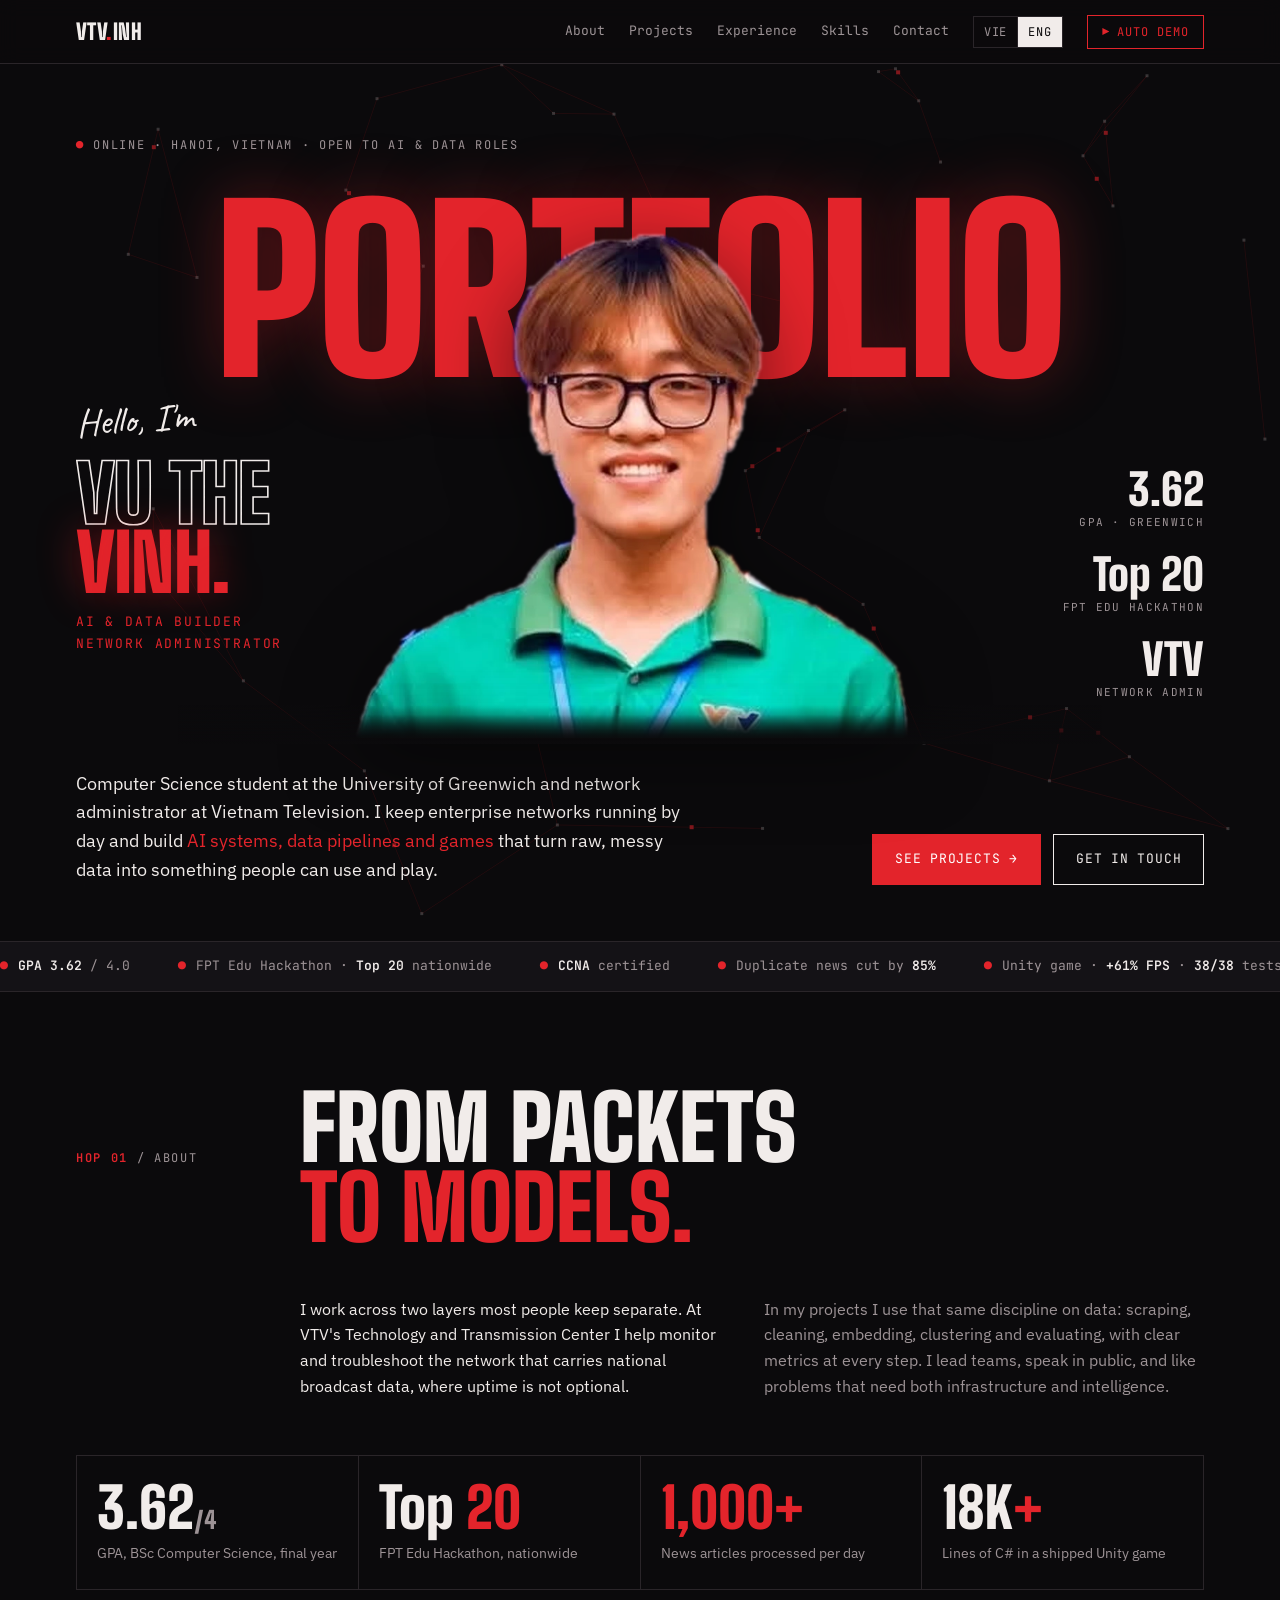
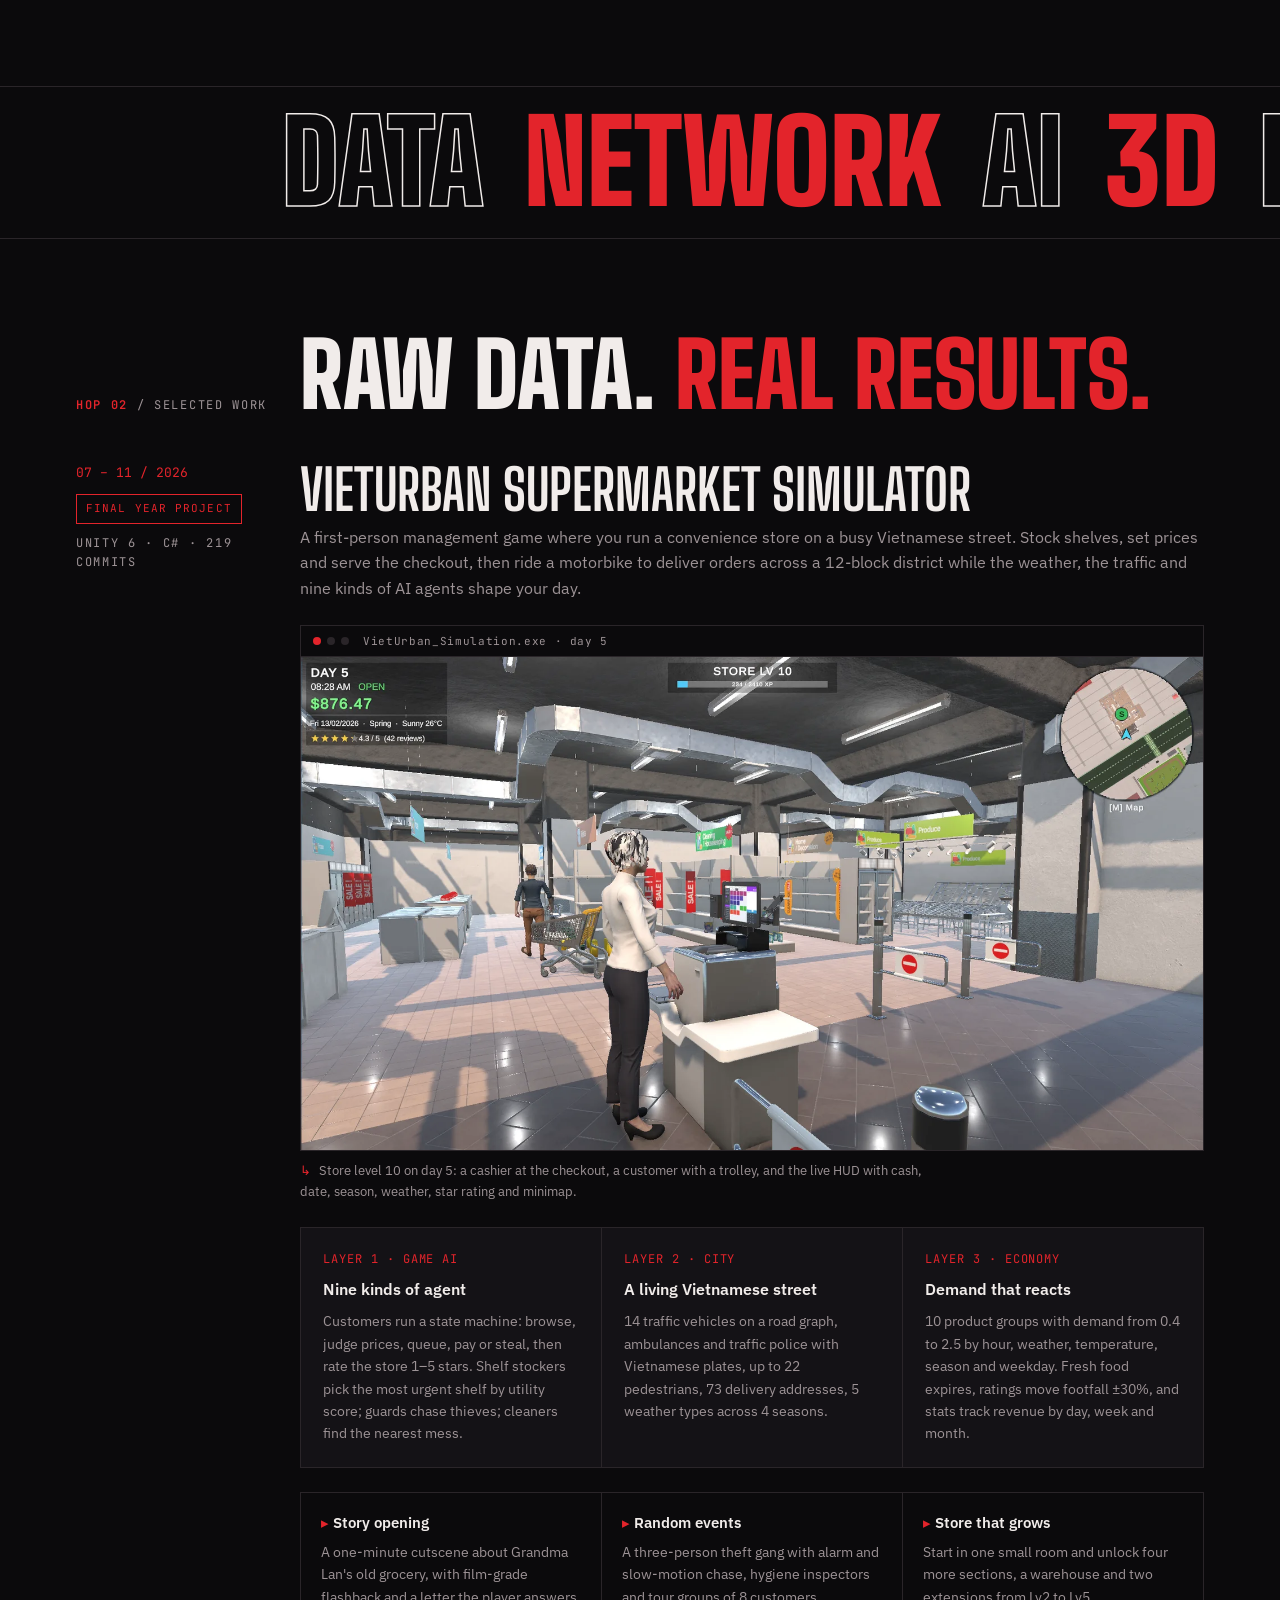
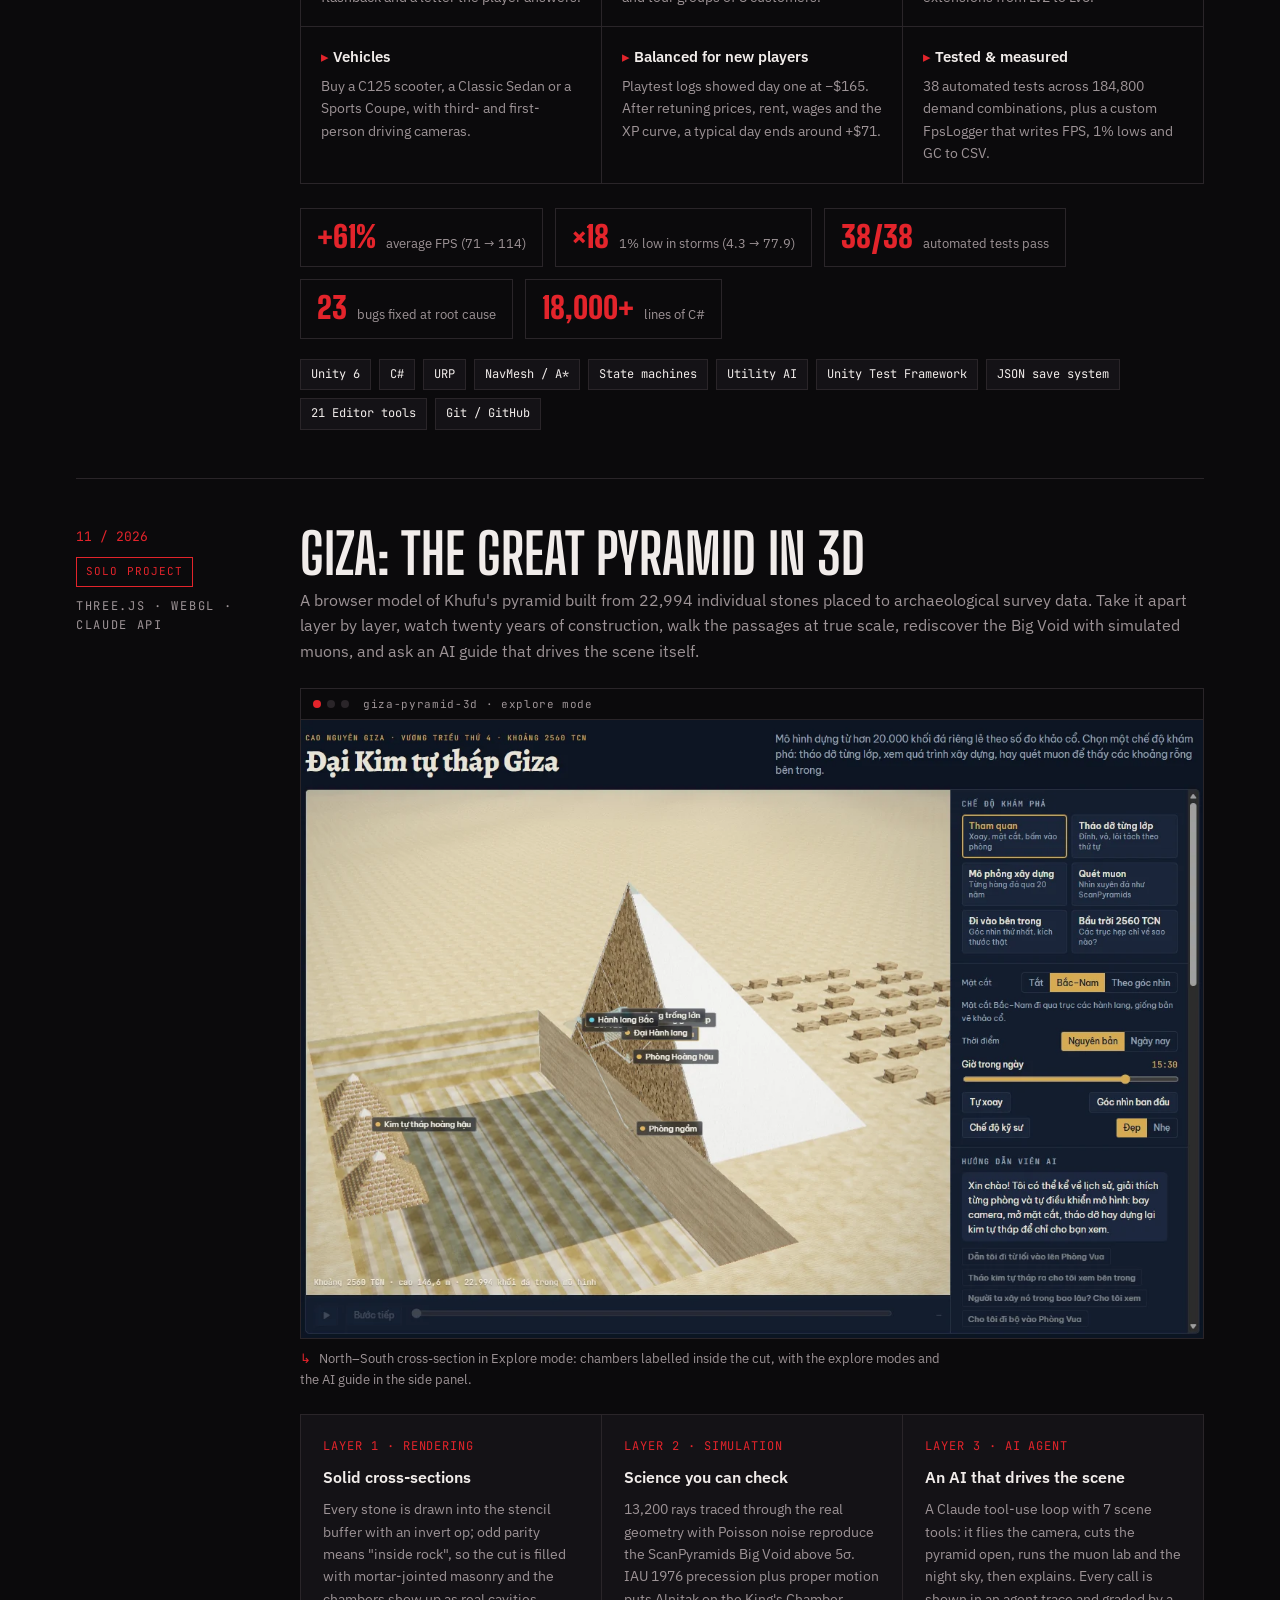
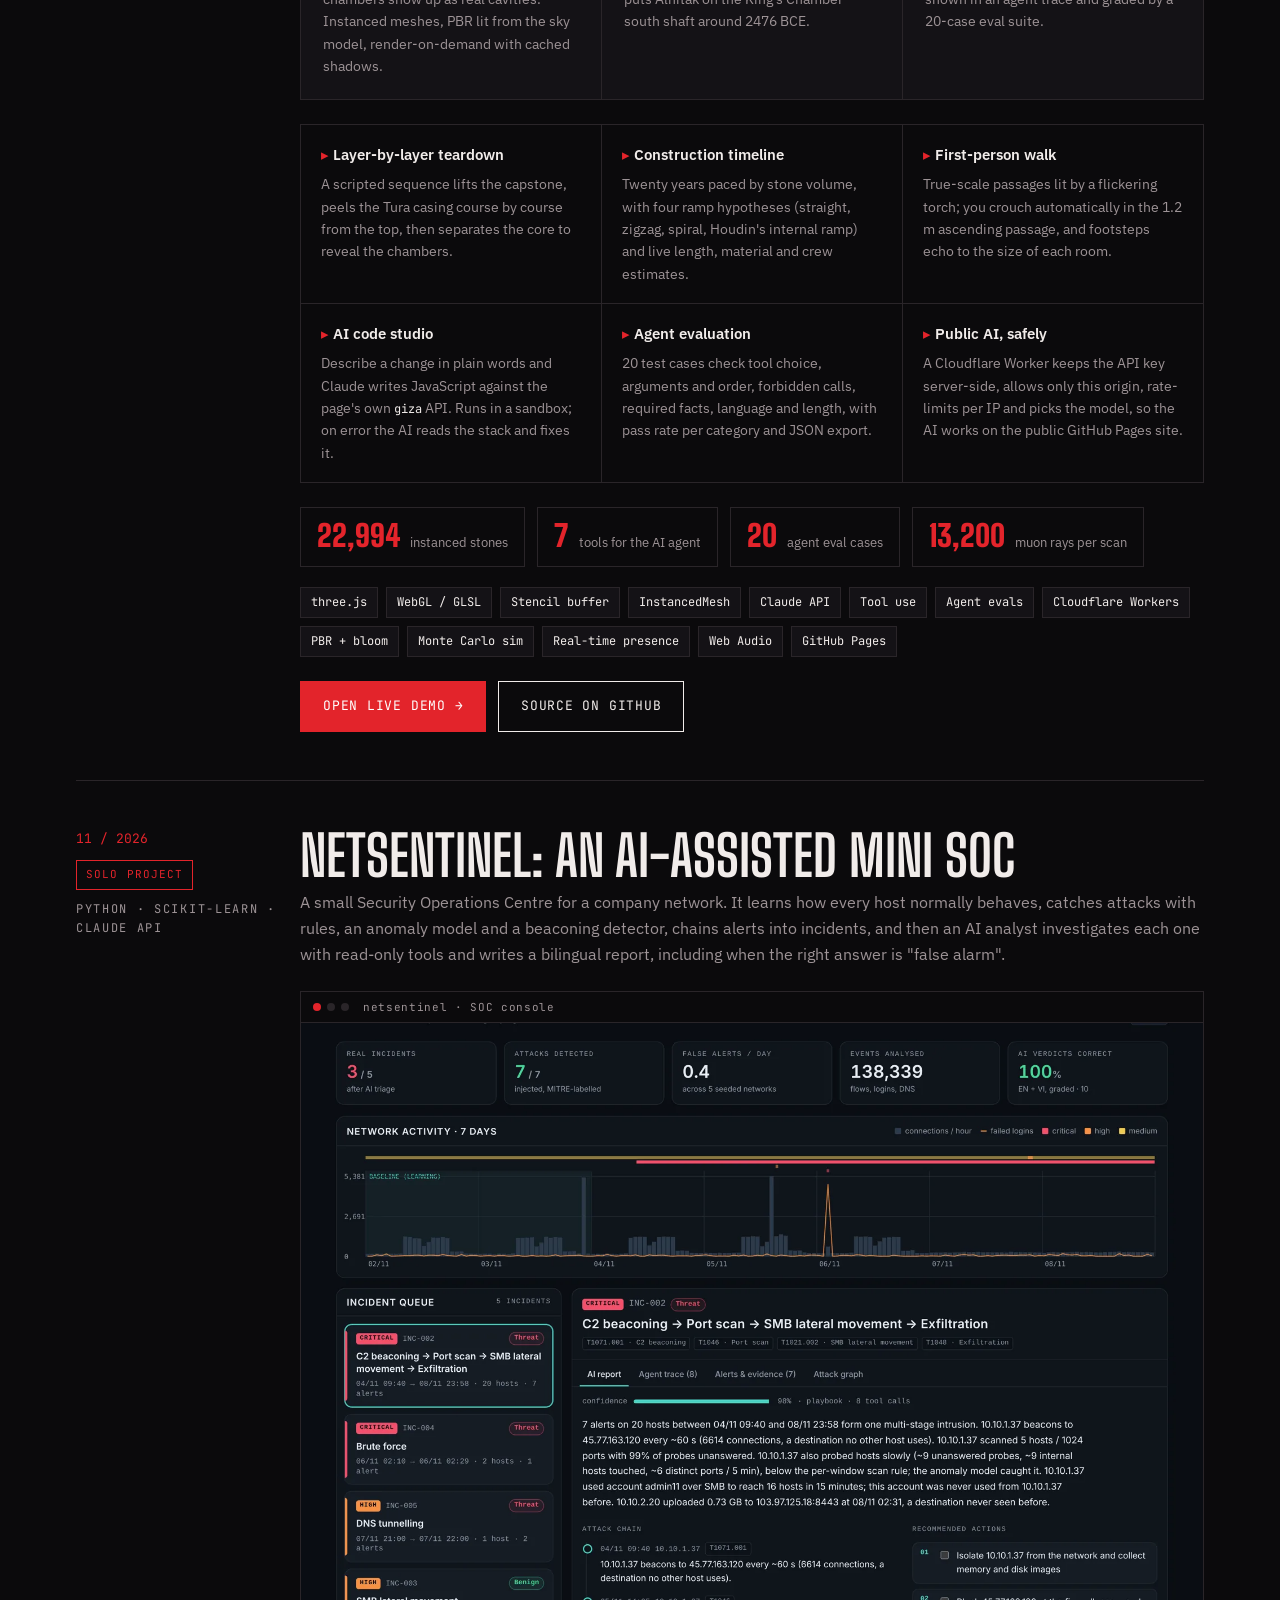
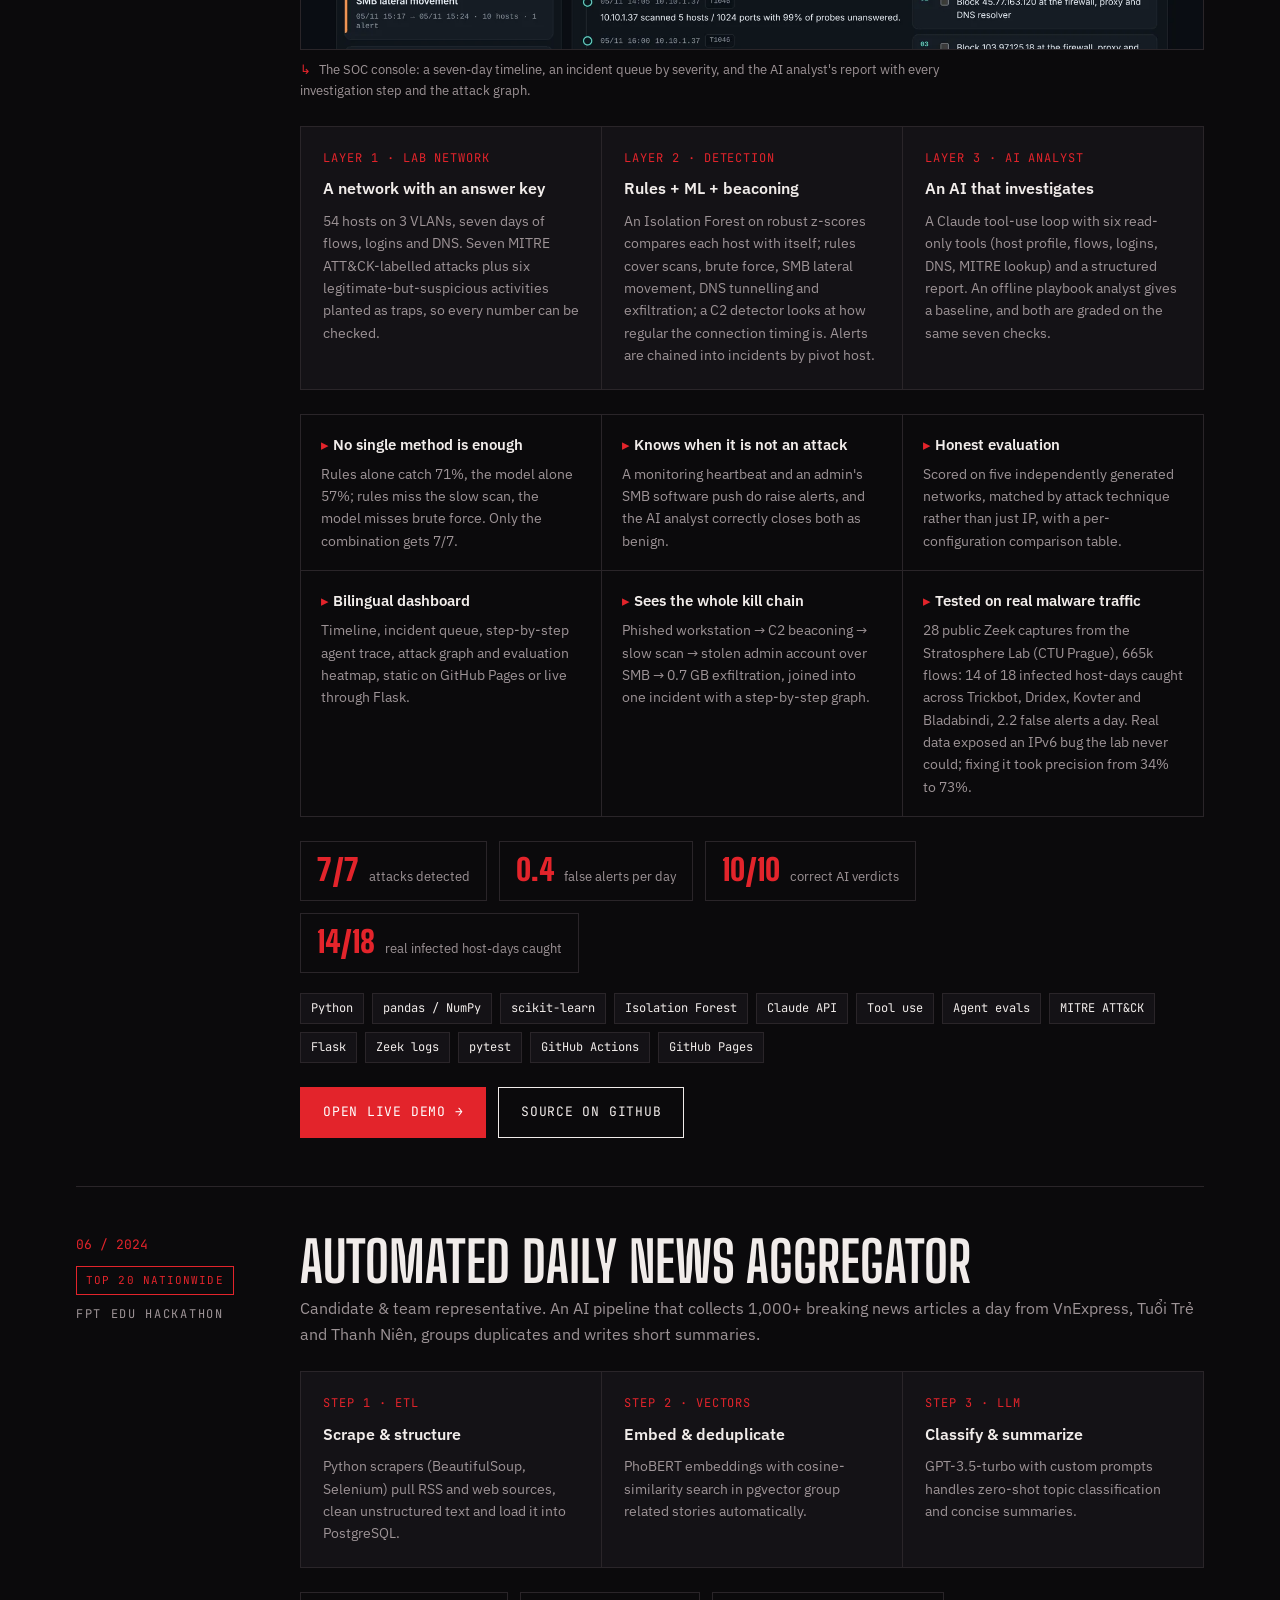
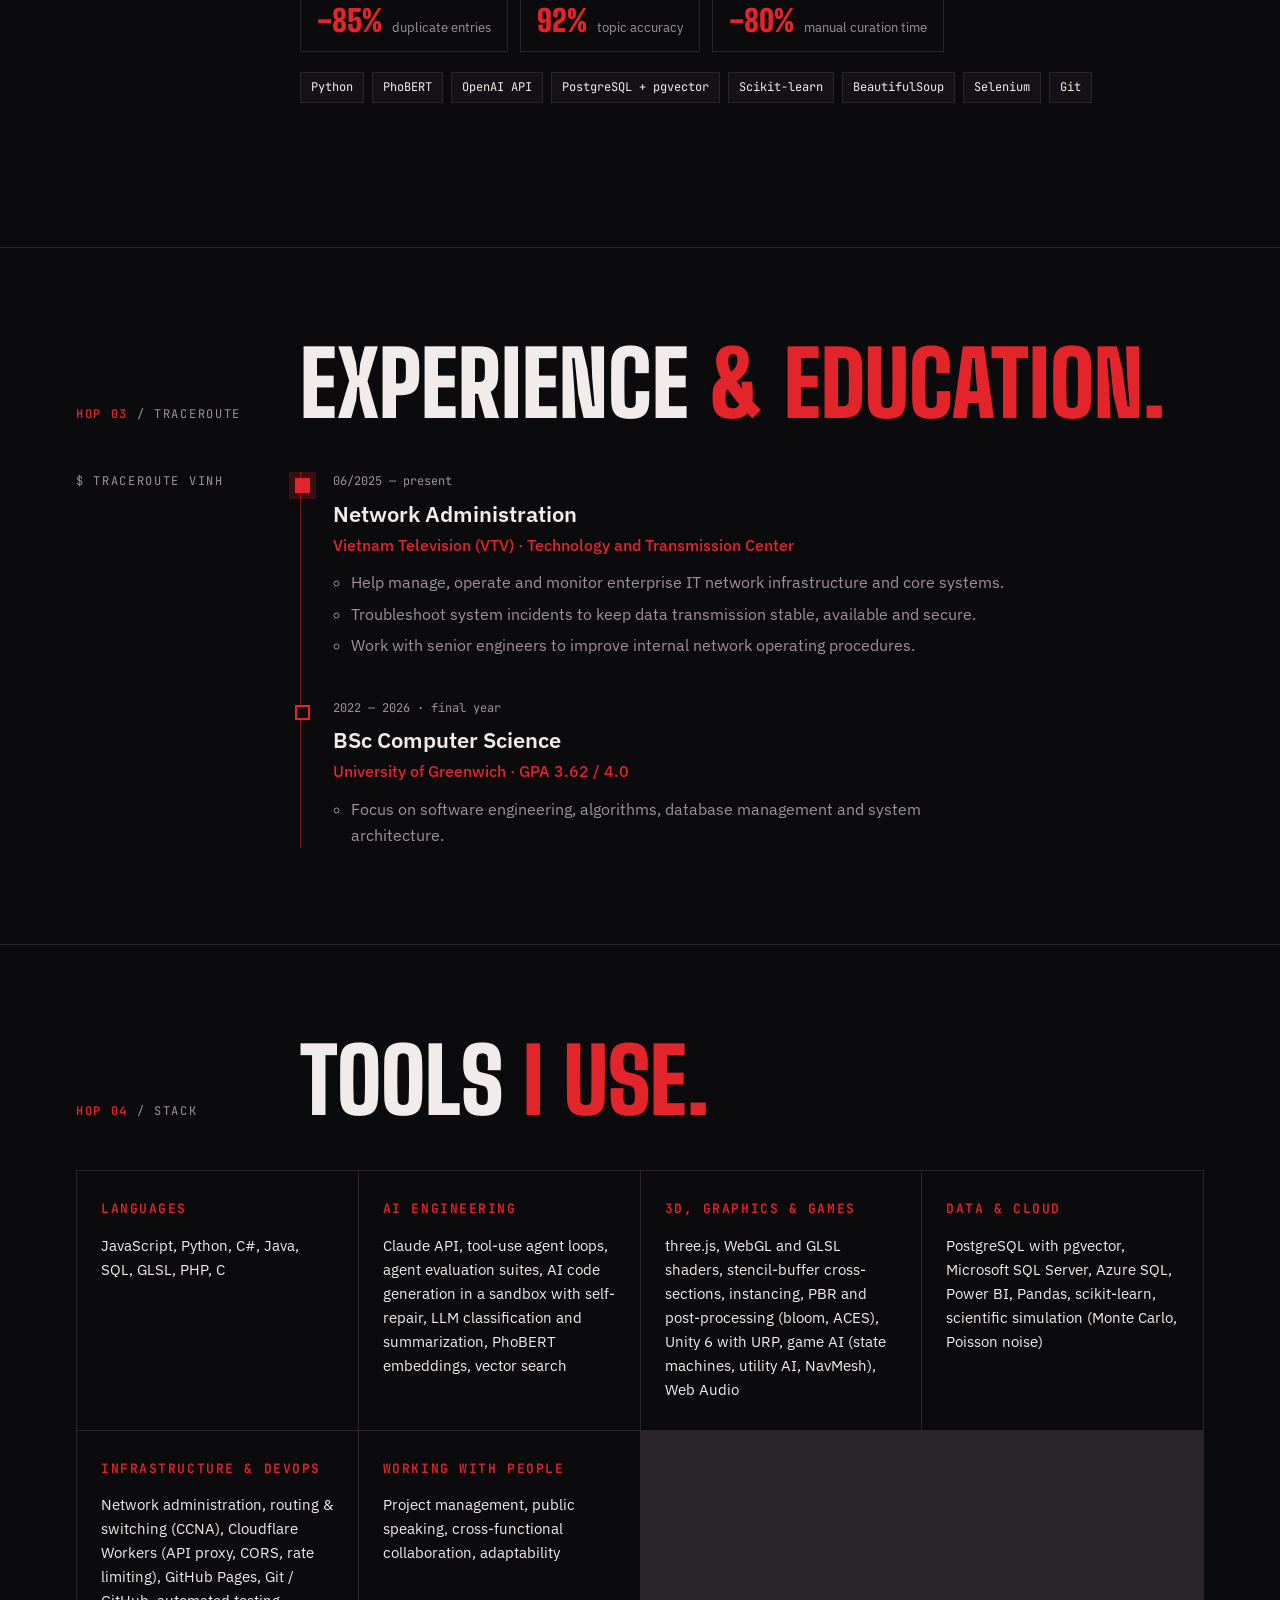
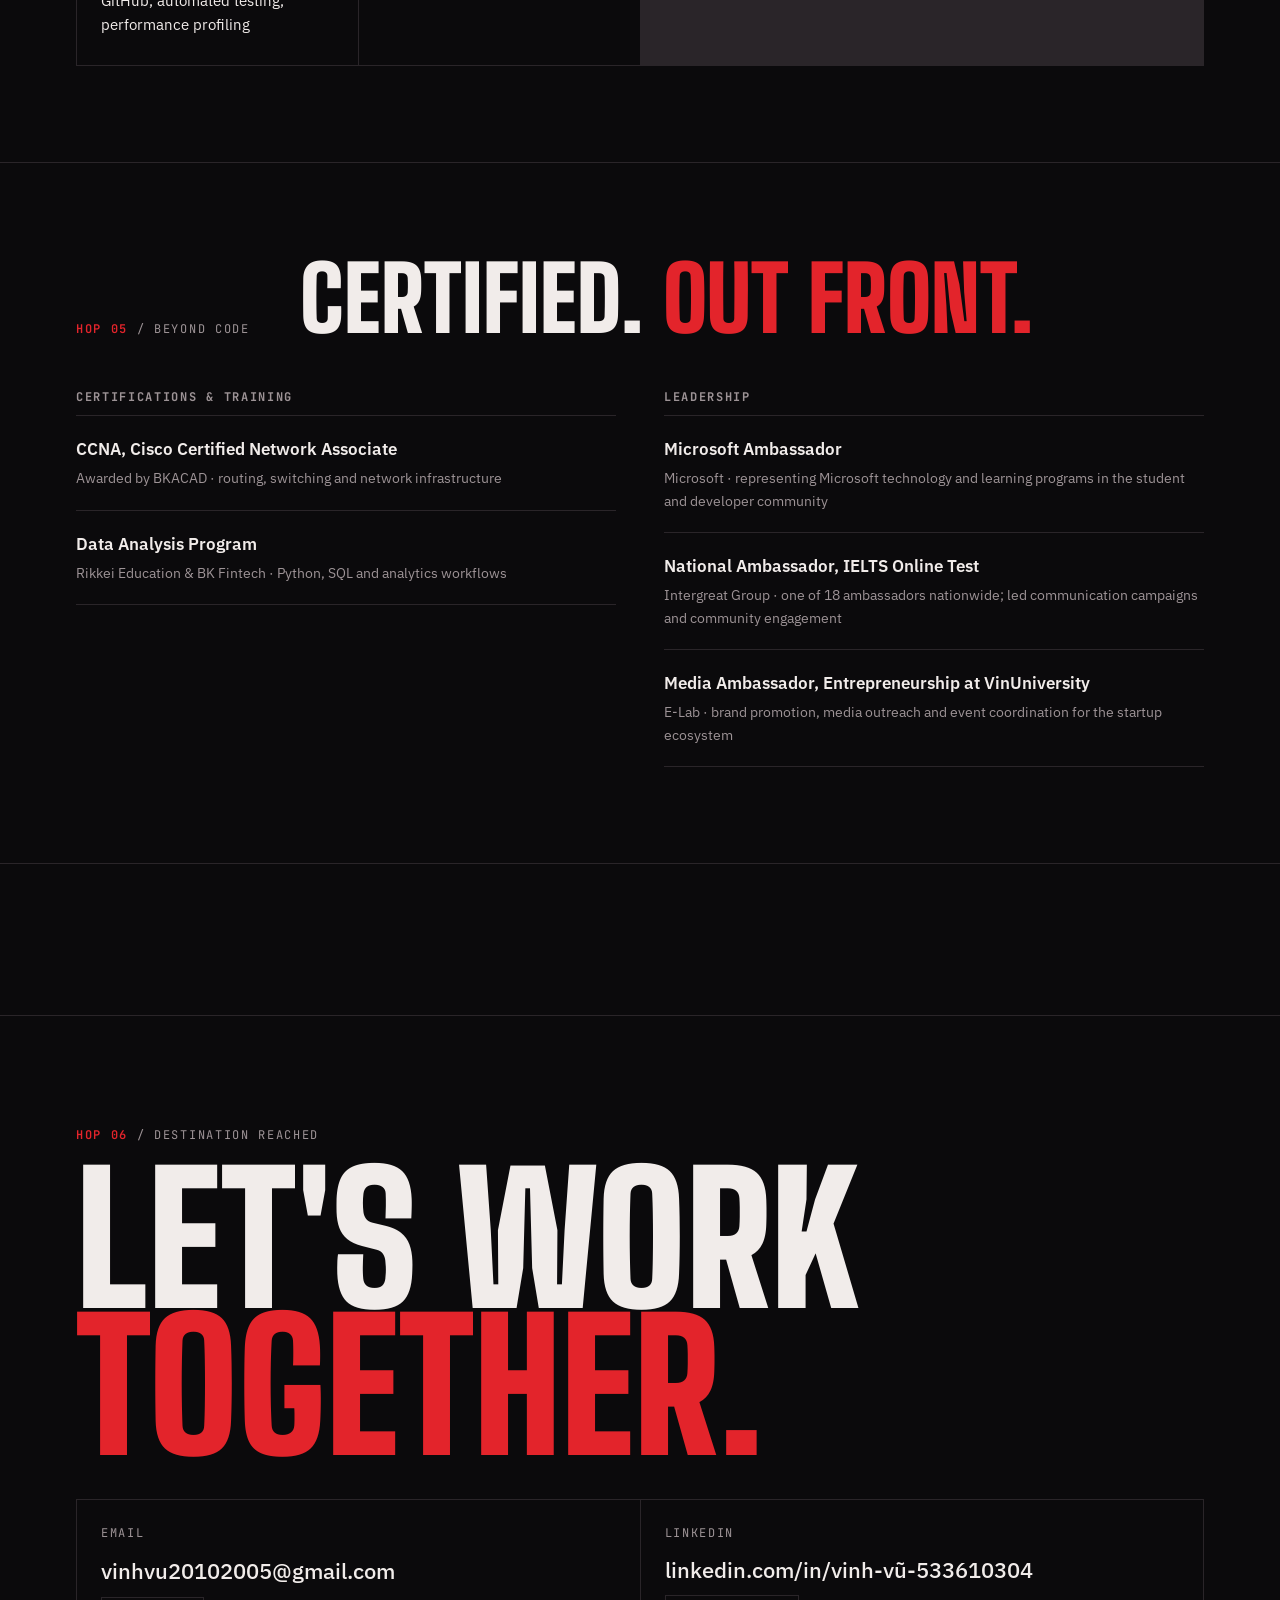
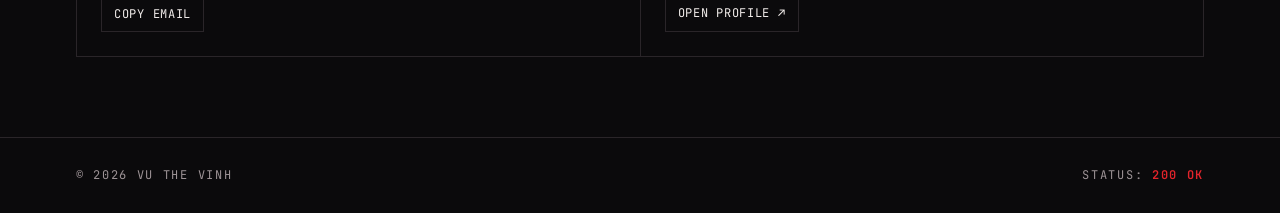
==== index.html @ ec283aa6 "NetSentinel card: results on real traffic Co-Authored-By: Claude Opus 5.5 <noreply@anthropic.com> Cl" ====
<!doctype html>
<html lang="en">
<head>
<meta charset="utf-8">
<meta name="viewport" content="width=device-width, initial-scale=1, viewport-fit=cover">
<meta name="description" content="Vu The Vinh: Computer Science at the University of Greenwich, network administrator at VTV, building AI systems, data pipelines and games.">
<meta name="author" content="Vu The Vinh">
<meta name="keywords" content="Vu The Vinh, Vũ Thế Vinh, portfolio, AI engineer, data engineer, network administrator, VTV, University of Greenwich, Unity, three.js, Claude API, Hanoi">
<meta name="robots" content="index, follow">
<meta name="theme-color" content="#0b0a0c">
<link rel="canonical" href="https://vuthevinh2125.github.io/portfolio/">
<link rel="icon" href="images/favicon.svg" type="image/svg+xml">
<meta property="og:type" content="website">
<meta property="og:url" content="https://vuthevinh2125.github.io/portfolio/">
<meta property="og:site_name" content="Vu The Vinh Portfolio">
<meta property="og:title" content="Vu The Vinh · AI &amp; Data Builder, Network Admin at VTV">
<meta property="og:description" content="Portfolio: a Unity supermarket simulator with 9 kinds of AI agents, a 3D Great Pyramid of Giza with a Claude tool-use guide, and an AI news pipeline. Song ngữ VIE / ENG.">
<meta property="og:image" content="https://vuthevinh2125.github.io/portfolio/images/og-cover.jpg">
<meta property="og:image:width" content="1200">
<meta property="og:image:height" content="630">
<meta property="og:image:alt" content="Vu The Vinh in front of a large red PORTFOLIO title">
<meta property="og:locale" content="en_US">
<meta property="og:locale:alternate" content="vi_VN">
<meta name="twitter:card" content="summary_large_image">
<meta name="twitter:image" content="https://vuthevinh2125.github.io/portfolio/images/og-cover.jpg">
<style>:root{padding-top:env(safe-area-inset-top,0px);padding-bottom:env(safe-area-inset-bottom,0px)}body{margin:0;font-size:14px}img{max-width:100%}[hidden]{display:none!important}</style>
<title>Vu The Vinh Portfolio</title>
<link rel="preconnect" href="https://fonts.googleapis.com">
<link rel="preconnect" href="https://fonts.gstatic.com" crossorigin>
<link rel="stylesheet" href="https://fonts.googleapis.com/css2?family=Big+Shoulders+Display:wght@700;900&family=IBM+Plex+Sans:wght@400;500;600&family=JetBrains+Mono:wght@400;600&family=Caveat:wght@600&display=swap">
<style>
/* Layout: one dark world. Giant condensed hero over a live packet-route canvas, then a "trace" down the page: hops = sections. */
:root{
  --bg:#0b0a0c;
  --panel:#141216;
  --line:#2a2529;
  --fg:#f1ecea;
  --muted:#9d9396;
  --red:#e3242b;
  --red-dim:#7a1418;
  --display:"Big Shoulders Display","Impact","Arial Narrow",sans-serif;
  --body:"IBM Plex Sans",system-ui,-apple-system,"Segoe UI",sans-serif;
  --mono:"JetBrains Mono",ui-monospace,"SFMono-Regular",Menlo,monospace;
  --script:"Caveat","Segoe Script","Brush Script MT",cursive;
  color-scheme:dark;
}
*{box-sizing:border-box}
html{scroll-behavior:smooth}
body{background:var(--bg);color:var(--fg);font-family:var(--body);font-size:16px;line-height:1.6;overflow-x:hidden}
body::before{content:"";position:fixed;inset:0 0 auto;height:env(safe-area-inset-top,0px);z-index:10;background:var(--bg)}
a{color:inherit}
:focus-visible{outline:2px solid var(--red);outline-offset:3px}
.wrap{max-width:1160px;margin:0 auto;padding-left:max(16px,env(safe-area-inset-left,0px));padding-right:max(16px,env(safe-area-inset-right,0px))}
.mono{font-family:var(--mono)}
.label{font-family:var(--mono);font-size:12px;letter-spacing:.14em;text-transform:uppercase;color:var(--muted)}
.label b{color:var(--red);font-weight:600}

/* NAV */
nav{position:sticky;top:env(safe-area-inset-top,0px);z-index:5;background:color-mix(in srgb,var(--bg) 82%,transparent);backdrop-filter:blur(10px);border-bottom:1px solid var(--line)}
nav .wrap{display:flex;align-items:center;justify-content:space-between;gap:16px;padding-block:14px}
.brand{font-family:var(--display);font-weight:900;font-size:22px;letter-spacing:.02em;text-decoration:none}
.brand span{color:var(--red)}
nav ul{display:flex;gap:24px;list-style:none;margin:0;padding:0;font-family:var(--mono);font-size:13px}
nav ul a{text-decoration:none;color:var(--muted);transition:color .2s}
nav ul a:hover{color:var(--fg)}
@media (max-width:640px){nav ul{display:none}}

/* HERO */
.hero{position:relative;overflow:hidden;border-bottom:1px solid var(--line)}
#net{position:absolute;inset:0;width:100%;height:100%;opacity:.55}
.hero .wrap{position:relative;padding-block:72px 56px;display:grid;gap:28px}
.hero h1{font-family:var(--display);font-weight:900;text-transform:uppercase;line-height:.82;margin:0;font-size:clamp(60px,12.5vw,184px);letter-spacing:-.01em}
.hero h1 .r{color:var(--red);display:block}
.hero h1 .o{-webkit-text-stroke:2px var(--fg);color:transparent;display:block}
.hero-row{display:grid;grid-template-columns:1.3fr 1fr;gap:32px;align-items:end}
.hero-row p{margin:0;max-width:56ch;font-size:18px;color:var(--fg)}
.hero-row p em{font-style:normal;color:var(--red)}
.cta{display:flex;gap:12px;flex-wrap:wrap;justify-content:flex-end}
.btn{display:inline-flex;align-items:center;gap:10px;padding:14px 22px;font-family:var(--mono);font-size:13px;letter-spacing:.06em;text-transform:uppercase;text-decoration:none;border:1px solid var(--fg);transition:background .2s,color .2s,border-color .2s}
.btn.primary{background:var(--red);border-color:var(--red);color:#fff}
.btn.primary:hover{background:transparent;color:var(--red)}
.btn:not(.primary):hover{background:var(--fg);color:var(--bg)}
@media (max-width:820px){.hero-row{grid-template-columns:1fr}.cta{justify-content:flex-start}}

.hero-stage{position:relative;display:grid;grid-template-columns:1fr minmax(0,580px) 1fr;align-items:end;gap:8px;margin-top:8px}
.hero-word{position:absolute;left:50%;top:2%;transform:translateX(-50%);z-index:0;font-family:var(--display);font-weight:900;text-transform:uppercase;font-size:clamp(84px,17.5vw,270px);line-height:.8;letter-spacing:-.01em;color:var(--red);white-space:nowrap;pointer-events:none;text-shadow:0 0 60px color-mix(in srgb,var(--red) 35%,transparent)}
.hero-photo{position:relative;z-index:2;margin:0 -40px;align-self:end}
.hero-photo img{display:block;width:100%;height:auto;filter:drop-shadow(0 20px 40px rgba(0,0,0,.55));transition:transform .5s cubic-bezier(.2,.7,.2,1)}
.hero-photo:hover img,.hero-photo.is-hover img{transform:translateY(-6px) scale(1.015)}
.hero-photo::after{content:"";position:absolute;left:-20%;right:-20%;bottom:-2px;height:7%;background:linear-gradient(to bottom,transparent,var(--bg));z-index:3;pointer-events:none}
.hero-left{position:relative;z-index:4;align-self:center;padding-top:clamp(40px,9vw,140px);min-width:0}
.hello{margin:0 0 6px;font-family:var(--script);font-size:clamp(28px,3vw,42px);color:var(--fg);transform:rotate(-4deg);transform-origin:left}
.hero .hero-left h1{font-size:clamp(48px,6.2vw,92px);line-height:.86}
.hero .hero-left h1 span{white-space:nowrap}
.hero .hero-left h1 .o{-webkit-text-stroke:1.6px var(--fg)}
.roles{margin:14px 0 0;font-family:var(--mono);font-size:13px;letter-spacing:.14em;text-transform:uppercase;color:var(--red);line-height:1.7}
.hero-side{position:relative;z-index:4;list-style:none;margin:0;padding:0 0 40px;display:grid;gap:22px;justify-self:end;text-align:right}
.hero-side li{display:grid;gap:2px}
.hero-side b{font-family:var(--display);font-weight:900;font-size:clamp(30px,3.4vw,48px);line-height:1;color:var(--fg)}
.hero-side span{font-family:var(--mono);font-size:11px;letter-spacing:.12em;text-transform:uppercase;color:var(--muted)}
@media (max-width:820px){
  .hero-stage{grid-template-columns:1fr;gap:0}
  .hero-word{top:0;font-size:clamp(56px,19vw,150px)}
  .hero-photo{grid-row:1;width:min(460px,108%);justify-self:center;margin:clamp(24px,8vw,60px) 0 0}
  .hero-left{padding-top:0;margin-top:-10px}
  .hero-side{justify-self:start;text-align:left;grid-template-columns:repeat(3,auto);gap:20px;padding:24px 0 0}
}

/* PROJECT SCREENSHOTS */
.p-shot{margin:0 0 24px;display:grid;gap:10px}
.shot-open{position:relative;display:block;width:100%;padding:0;border:1px solid var(--line);background:var(--panel);cursor:zoom-in;overflow:hidden;text-align:left;transition:border-color .3s}
.shot-open:hover,.shot-open.is-hover{border-color:var(--red)}
.shot-bar{display:flex;align-items:center;gap:6px;padding:8px 12px;border-bottom:1px solid var(--line);font-family:var(--mono);font-size:11px;letter-spacing:.06em;color:var(--muted);background:var(--bg)}
.shot-bar i{width:8px;height:8px;border-radius:50%;background:var(--line)}
.shot-bar i:first-child{background:var(--red)}
.shot-bar span{margin-left:8px;white-space:nowrap;overflow:hidden;text-overflow:ellipsis;min-width:0}
.shot-open img{display:block;width:100%;height:auto;transition:transform .6s cubic-bezier(.2,.7,.2,1),filter .4s;filter:saturate(.92)}
.shot-open:hover img,.shot-open.is-hover img{transform:scale(1.025);filter:none}
.shot-zoom{position:absolute;right:12px;bottom:12px;width:34px;height:34px;display:grid;place-items:center;background:var(--red);color:#fff;font-size:16px;opacity:0;transform:translateY(6px);transition:opacity .3s,transform .3s}
.shot-open:hover .shot-zoom,.shot-open:focus-visible .shot-zoom,.shot-open.is-hover .shot-zoom{opacity:1;transform:none}
.p-shot figcaption{font-size:13px;color:var(--muted);max-width:80ch}
.p-shot figcaption::before{content:"↳ ";color:var(--red);font-family:var(--mono)}
#lightbox{padding:0;border:1px solid var(--line);background:var(--bg);color:var(--fg);max-width:min(1400px,calc(100vw - 32px));max-height:calc(100vh - 32px);width:auto}
#lightbox::backdrop{background:rgba(5,4,6,.88);backdrop-filter:blur(4px)}
#lightbox img{display:block;max-width:100%;max-height:calc(100vh - 120px);width:auto;height:auto;margin:0 auto}
#lightbox .lb-foot{display:flex;justify-content:space-between;align-items:center;gap:16px;padding:12px 16px;border-top:1px solid var(--line);font-size:13px;color:var(--muted)}
#lightbox .lb-close{flex:none}

/* STATUS TICKER */
.ticker{border-bottom:1px solid var(--line);overflow:hidden;background:var(--panel)}
.ticker-track{display:flex;gap:48px;white-space:nowrap;padding-block:14px;font-family:var(--mono);font-size:13px;color:var(--muted);animation:tick 38s linear infinite;width:max-content}
.ticker-track span b{color:var(--fg);font-weight:600}
.ticker-track span::before{content:"●";color:var(--red);margin-right:10px}
@keyframes tick{to{transform:translateX(-50%)}}

/* SECTIONS */
section{padding-block:96px;border-bottom:1px solid var(--line)}
.sec-head{display:grid;grid-template-columns:200px 1fr;gap:24px;margin-bottom:48px;align-items:baseline}
.sec-head h2{font-family:var(--display);font-weight:900;text-transform:uppercase;font-size:clamp(44px,7vw,92px);line-height:.9;margin:0;text-wrap:balance}
.sec-head h2 span{color:var(--red)}
@media (max-width:720px){.sec-head{grid-template-columns:1fr;gap:8px}section{padding-block:64px}}

/* ABOUT */
.about{display:grid;grid-template-columns:200px 1fr 1fr;gap:24px}
.about p{margin:0;max-width:60ch;color:var(--fg)}
.about p+p{color:var(--muted)}
.facts{display:grid;grid-template-columns:repeat(4,1fr);gap:1px;background:var(--line);border:1px solid var(--line);margin-top:56px}
.fact{background:var(--bg);padding:24px 20px;display:grid;gap:6px}
.fact .n{font-family:var(--display);font-weight:900;font-size:56px;line-height:1;color:var(--fg);font-variant-numeric:tabular-nums}
.fact .n small{font-size:24px;color:var(--muted)}
.fact .n i{font-style:normal;color:var(--red)}
.fact .t{font-size:14px;color:var(--muted)}
@media (max-width:820px){.about{grid-template-columns:1fr}.about>div:first-child{display:none}.facts{grid-template-columns:repeat(2,1fr)}}
@media (max-width:520px){.facts{grid-template-columns:repeat(2,minmax(0,1fr))}.fact{padding:18px 14px}.fact .n{font-size:40px}.fact .n small{font-size:18px}}

/* PROJECTS */
.project{display:grid;grid-template-columns:200px 1fr;gap:24px;padding-block:48px;border-top:1px solid var(--line)}
.project:first-of-type{border-top:0;padding-top:0}
.p-meta{display:grid;gap:10px;align-content:start}
.p-meta .date{font-family:var(--mono);font-size:13px;color:var(--red)}
.badge{display:inline-block;justify-self:start;font-family:var(--mono);font-size:11px;letter-spacing:.1em;text-transform:uppercase;padding:5px 9px;border:1px solid var(--red);color:var(--red)}
.p-body{min-width:0}
.p-body h3{font-family:var(--display);font-weight:700;text-transform:uppercase;font-size:clamp(34px,4.6vw,56px);line-height:.95;margin:0 0 8px;text-wrap:balance}
.p-body .role{color:var(--muted);margin:0 0 24px}
.pipeline{display:grid;grid-template-columns:repeat(3,1fr);gap:1px;background:var(--line);border:1px solid var(--line);margin-bottom:24px}
.stage{background:var(--panel);padding:22px;display:grid;gap:8px;align-content:start;transition:background .25s}
.stage:hover{background:#1c181b}
.stage .k{font-family:var(--mono);font-size:12px;color:var(--red);letter-spacing:.08em}
.stage h4{margin:0;font-size:16px;font-weight:600}
.stage p{margin:0;font-size:14px;color:var(--muted)}
.results{display:flex;flex-wrap:wrap;gap:12px;margin-bottom:20px}
.result{display:flex;align-items:baseline;gap:10px;padding:12px 16px;border:1px solid var(--line)}
.result b{font-family:var(--display);font-size:30px;font-weight:900;color:var(--red);line-height:1;font-variant-numeric:tabular-nums}
.result span{font-size:13px;color:var(--muted)}
.features{list-style:none;margin:0 0 24px;padding:0;display:grid;grid-template-columns:repeat(3,1fr);gap:1px;background:var(--line);border:1px solid var(--line)}
.features li{background:var(--bg);padding:18px 20px;font-size:14px;color:var(--muted);display:grid;gap:6px;align-content:start;transition:background .25s}
.features li:hover{background:var(--panel)}
.features li b{color:var(--fg);font-size:15px;font-weight:600}
.features li b::before{content:"▸ ";color:var(--red)}
@media (max-width:820px){.features{grid-template-columns:1fr}}
.stack{display:flex;flex-wrap:wrap;gap:8px;list-style:none;margin:0;padding:0}
.stack li{font-family:var(--mono);font-size:12px;padding:5px 10px;background:var(--panel);border:1px solid var(--line);color:var(--fg)}
.p-links{display:flex;flex-wrap:wrap;gap:12px;margin-top:24px}
.features li code{font-family:var(--mono);font-size:12px;color:var(--fg)}
@media (max-width:820px){.project{grid-template-columns:1fr}.pipeline{grid-template-columns:1fr}}

/* EXPERIENCE — traceroute */
.trace{display:grid;grid-template-columns:200px 1fr;gap:24px}
.hops{list-style:none;margin:0;padding:0;border-left:1px solid var(--red-dim)}
.hop{position:relative;padding:0 0 40px 32px}
.hop:last-child{padding-bottom:0}
.hop::before{content:"";position:absolute;left:-6px;top:6px;width:11px;height:11px;background:var(--bg);border:2px solid var(--red)}
.hop.live::before{background:var(--red);box-shadow:0 0 0 6px color-mix(in srgb,var(--red) 22%,transparent)}
.hop .ms{font-family:var(--mono);font-size:12px;color:var(--muted)}
.hop h3{margin:4px 0 2px;font-size:22px;font-weight:600}
.hop .org{color:var(--red);font-weight:500;margin:0 0 12px}
.hop ul{margin:0;padding-left:18px;color:var(--muted);display:grid;gap:6px;max-width:68ch}
@media (max-width:720px){.trace{grid-template-columns:1fr}}

/* SKILLS */
.skills{display:grid;grid-template-columns:repeat(auto-fit,minmax(260px,1fr));gap:1px;background:var(--line);border:1px solid var(--line)}
.skill{background:var(--bg);padding:28px 24px;display:grid;gap:14px;align-content:start}
.skill h3{margin:0;font-family:var(--mono);font-size:13px;letter-spacing:.12em;text-transform:uppercase;color:var(--red);font-weight:600}
.skill p{margin:0;font-size:15px}

/* CREDENTIALS */
.creds{display:grid;grid-template-columns:repeat(2,1fr);gap:48px}
.cred-list{list-style:none;margin:0;padding:0;display:grid}
.cred-list li{padding:20px 0;border-top:1px solid var(--line);display:grid;gap:4px}
.cred-list li:last-child{border-bottom:1px solid var(--line)}
.cred-list strong{font-size:17px;font-weight:600}
.cred-list span{color:var(--muted);font-size:14px}
.creds h3{margin:0 0 8px}
@media (max-width:820px){.creds{grid-template-columns:1fr}}

/* CONTACT */
.contact{padding-block:110px 80px;border-bottom:0}
.contact h2{font-family:var(--display);font-weight:900;text-transform:uppercase;font-size:clamp(64px,14vw,190px);line-height:.82;margin:0 0 40px}
.contact h2 span{color:var(--red);display:block}
.links{display:grid;grid-template-columns:repeat(2,1fr);gap:1px;background:var(--line);border:1px solid var(--line)}
.link{background:var(--bg);padding:24px;display:grid;gap:8px;min-width:0}
.link .v{font-size:clamp(17px,2.2vw,22px);font-weight:500;word-break:break-all}
.link .row{display:flex;gap:10px;flex-wrap:wrap}
.mini{font-family:var(--mono);font-size:12px;letter-spacing:.06em;text-transform:uppercase;padding:8px 12px;border:1px solid var(--line);background:transparent;color:var(--fg);cursor:pointer;text-decoration:none}
.mini:hover{border-color:var(--red);color:var(--red)}
@media (max-width:720px){.links{grid-template-columns:1fr}}
footer{padding-block:28px;border-top:1px solid var(--line)}
footer .wrap{display:flex;justify-content:space-between;gap:16px;flex-wrap:wrap}

/* reveal: visible at rest, slides in subtly */
.rise{animation:rise .8s cubic-bezier(.2,.7,.2,1) both}
.rise.d1{animation-delay:.08s}.rise.d2{animation-delay:.18s}.rise.d3{animation-delay:.3s}
@keyframes rise{from{transform:translateY(18px);opacity:.001}to{transform:none;opacity:1}}
/* ===== MOTION LAYER ===== */
/* scroll progress */
#progress{position:fixed;top:env(safe-area-inset-top,0px);left:0;height:3px;width:100%;background:var(--red);transform-origin:0 50%;transform:scaleX(0);z-index:20;box-shadow:0 0 12px var(--red)}
/* cursor glow (desktop) */
#glow{position:fixed;left:0;top:0;width:520px;height:520px;margin:-260px 0 0 -260px;border-radius:50%;pointer-events:none;z-index:0;background:radial-gradient(circle,color-mix(in srgb,var(--red) 20%,transparent) 0%,transparent 62%);transition:opacity .4s;opacity:0}
body.has-mouse #glow{opacity:1}
main,header,footer,.ticker{position:relative;z-index:1}
/* hero letters */
.hero h1 .ch{display:inline-block;animation:drop .9s cubic-bezier(.2,.8,.2,1) both}
@keyframes drop{from{transform:translateY(60%) rotate(6deg);opacity:.001;filter:blur(8px)}to{transform:none;opacity:1;filter:none}}
.hero h1 .r{text-shadow:0 0 40px color-mix(in srgb,var(--red) 45%,transparent)}
.hero h1 .r.glitch{animation:glitch .35s steps(2) 1}
@keyframes glitch{0%{text-shadow:4px 0 #00e5ff,-4px 0 var(--red);transform:translateX(2px)}50%{text-shadow:-5px 0 #00e5ff,5px 0 var(--red);transform:translateX(-3px) skewX(-4deg)}100%{text-shadow:0 0 40px color-mix(in srgb,var(--red) 45%,transparent);transform:none}}
/* scroll reveal: content is visible at rest; entering view replays a slide */
.reveal.in{animation:rise .9s cubic-bezier(.2,.7,.2,1) both}
.sec-head h2.in{animation:wipe 1s cubic-bezier(.7,0,.2,1) both}
@keyframes wipe{from{clip-path:inset(0 100% 0 0);transform:translateX(-24px)}to{clip-path:inset(0 0 0 0);transform:none}}
/* project cards: tilt + spotlight */
.p-body{transform-style:preserve-3d;transition:transform .25s ease-out}
.pipeline .stage{position:relative;overflow:hidden}
.pipeline .stage::after{content:"";position:absolute;inset:0;background:radial-gradient(240px circle at var(--mx,50%) var(--my,50%),color-mix(in srgb,var(--red) 22%,transparent),transparent 70%);opacity:0;transition:opacity .3s;pointer-events:none}
.pipeline .stage:hover::after{opacity:1}
.stage .k{position:relative}
.result{transition:transform .25s,border-color .25s}
.result:hover{transform:translateY(-4px);border-color:var(--red)}
.stack li{transition:background .2s,color .2s,transform .2s}
.stack li:hover{background:var(--red);color:#fff;transform:translateY(-2px)}
/* big outlined marquee between sections */
.bigmarquee{overflow:hidden;border-bottom:1px solid var(--line);padding-block:18px}
.bigmarquee .row{display:flex;gap:40px;width:max-content;white-space:nowrap;font-family:var(--display);font-weight:900;text-transform:uppercase;font-size:clamp(56px,9vw,120px);line-height:1;will-change:transform}
.bigmarquee .row span:nth-child(odd){-webkit-text-stroke:1.5px var(--fg);color:transparent}
.bigmarquee .row span:nth-child(even){color:var(--red)}
/* magnetic buttons */
.btn{will-change:transform;transition:background .2s,color .2s,border-color .2s,transform .2s ease-out}
/* skills hover */
.skill{transition:background .3s}
.skill:hover{background:var(--panel)}
.skill:hover h3{letter-spacing:.2em}
.skill h3{transition:letter-spacing .3s}
.hop{transition:transform .3s}
.hop:hover{transform:translateX(8px)}
.contact h2 span{display:block;animation:pulse 3s ease-in-out infinite}
@keyframes pulse{50%{text-shadow:0 0 50px color-mix(in srgb,var(--red) 55%,transparent)}}
@media (hover:none){#glow{display:none}}

/* ===== AUTO DEMO: simulated cursor ===== */
#fake-cursor{position:fixed;left:0;top:0;width:26px;height:26px;z-index:50;pointer-events:none;opacity:0;transition:opacity .4s;filter:drop-shadow(0 2px 6px rgba(0,0,0,.6));will-change:transform}
#fake-cursor svg{display:block;width:100%;height:100%;transition:transform .12s}
#fake-cursor.down svg{transform:scale(.82)}
body.demo #fake-cursor{opacity:1}
body.demo, body.demo *{cursor:none}
.ripple{position:fixed;width:14px;height:14px;margin:-7px 0 0 -7px;border-radius:50%;border:2px solid var(--red);pointer-events:none;z-index:49;animation:ripple .6s ease-out forwards}
@keyframes ripple{to{transform:scale(4.5);opacity:0}}
.demo-btn{display:inline-flex;align-items:center;gap:8px;font-family:var(--mono);font-size:12px;letter-spacing:.08em;text-transform:uppercase;padding:8px 14px;border:1px solid var(--red);background:transparent;color:var(--red);cursor:pointer;transition:background .2s,color .2s}
.demo-btn:hover,body.demo .demo-btn{background:var(--red);color:#fff}
.demo-btn .dot{width:7px;height:7px;background:currentColor;clip-path:polygon(0 0,100% 50%,0 100%)}
body.demo .demo-btn .dot{clip-path:none}
.nav-right{display:flex;align-items:center;gap:24px}
.lang{display:inline-flex;border:1px solid var(--line)}
.lang button{font-family:var(--mono);font-size:12px;letter-spacing:.08em;padding:7px 10px;background:transparent;color:var(--muted);border:0;cursor:pointer;transition:background .2s,color .2s}
.lang button+button{border-left:1px solid var(--line)}
.lang button:hover{color:var(--fg)}
.lang button[aria-pressed="true"]{background:var(--fg);color:var(--bg)}
@media (max-width:420px){.nav-right{gap:10px}.demo-btn{padding:8px 10px}.demo-btn #demo-label{display:none}}
#demo-hint{position:fixed;left:50%;bottom:calc(20px + env(safe-area-inset-bottom,0px));transform:translateX(-50%);z-index:30;font-family:var(--mono);font-size:12px;letter-spacing:.06em;color:var(--muted);background:var(--panel);border:1px solid var(--line);padding:8px 14px;opacity:0;transition:opacity .4s;pointer-events:none;white-space:nowrap;max-width:calc(100vw - 32px);overflow:hidden;text-overflow:ellipsis}
body.demo #demo-hint{opacity:1}
/* hover states the demo cursor can trigger */
.btn.primary.is-hover{background:transparent;color:var(--red)}
.btn:not(.primary).is-hover{background:var(--fg);color:var(--bg)}
nav ul a.is-hover{color:var(--fg)}
.pipeline .stage.is-hover{background:#1c181b}
.pipeline .stage.is-hover::after{opacity:1}
.result.is-hover{transform:translateY(-4px);border-color:var(--red)}
.stack li.is-hover{background:var(--red);color:#fff;transform:translateY(-2px)}
.features li.is-hover{background:var(--panel)}
.skill.is-hover{background:var(--panel)}
.skill.is-hover h3{letter-spacing:.2em}
.hop.is-hover{transform:translateX(8px)}
.mini.is-hover{border-color:var(--red);color:var(--red)}
.fact{transition:background .25s}
.fact:hover,.fact.is-hover{background:var(--panel)}
.cred-list li{transition:padding-left .25s}
.cred-list li:hover,.cred-list li.is-hover{padding-left:10px}

/* ===== BUILD MODE: the page assembles frame by frame ===== */
.b-wait{opacity:0 !important;animation:none !important;transition:none !important}
.b-done{animation:bIn .45s cubic-bezier(.2,.7,.2,1) both !important}
@keyframes bIn{from{opacity:0;transform:translateY(14px);filter:blur(6px)}to{opacity:1;transform:none;filter:none}}
.b-done.b-wipe{animation:bWipe .55s cubic-bezier(.7,0,.2,1) both !important}
@keyframes bWipe{from{clip-path:inset(0 100% 0 0)}to{clip-path:inset(0 0 0 0)}}
.hero h1.b-done{animation:none !important}
.hero h1.b-done .ch{animation:drop2 .8s cubic-bezier(.2,.8,.2,1) both}
@keyframes drop2{from{transform:translateY(60%) rotate(6deg);opacity:.001;filter:blur(8px)}to{transform:none;opacity:1;filter:none}}
.b-frame{position:absolute;z-index:40;pointer-events:none;border:1.5px dashed var(--c,var(--red));background:color-mix(in srgb,var(--c,var(--red)) 8%,transparent)}
.b-frame.solid{border-style:solid;background:transparent;transition:opacity .5s .25s,border-color .4s;opacity:0}
.b-frame span{position:absolute;left:-1.5px;bottom:100%;font-family:var(--mono);font-size:11px;line-height:1;padding:4px 6px;background:var(--c,var(--red));color:#0b0a0c;font-weight:600;white-space:nowrap}
.b-frame i{position:absolute;right:-4px;bottom:-4px;width:7px;height:7px;background:var(--c,var(--red))}
#b-log{position:fixed;left:max(16px,env(safe-area-inset-left,0px));bottom:calc(16px + env(safe-area-inset-bottom,0px));z-index:45;width:min(360px,calc(100vw - 32px));background:color-mix(in srgb,var(--panel) 94%,transparent);border:1px solid var(--line);font-family:var(--mono);font-size:12px;color:var(--muted);opacity:0;transform:translateY(10px);transition:opacity .4s,transform .4s;pointer-events:none}
body.building #b-log{opacity:1;transform:none}
#b-log header{display:flex;justify-content:space-between;gap:8px;padding:8px 12px;border-bottom:1px solid var(--line);color:var(--fg)}
#b-log header b{color:var(--red);font-weight:600}
#b-log ol{list-style:none;margin:0;padding:8px 12px;display:grid;gap:3px;min-height:118px}
#b-log li{white-space:nowrap;overflow:hidden;text-overflow:ellipsis}
#b-log li.ok::before{content:"✓ ";color:#4ade80}
#b-log li.run::before{content:"› ";color:var(--red)}
#b-log .bar{height:2px;background:var(--red);transform-origin:0 50%;transform:scaleX(0);transition:transform .3s}
body.building #demo-hint{opacity:0}
.agent-cursor{position:fixed;left:0;top:0;width:26px;height:26px;z-index:50;pointer-events:none;opacity:0;transition:opacity .4s;filter:drop-shadow(0 2px 6px rgba(0,0,0,.6));will-change:transform}
.agent-cursor svg{display:block;width:100%;height:100%;transition:transform .12s}
.agent-cursor.down svg{transform:scale(.82)}
body.building .agent-cursor{opacity:1}
.agent-cursor svg path,#fake-cursor svg path{fill:var(--c,#fff)}
body:not(.building) #fake-cursor svg path{fill:#fff}
.agent-tag{position:absolute;left:20px;top:22px;font-family:var(--mono);font-style:normal;font-size:11px;font-weight:600;line-height:1;padding:4px 7px;background:var(--c,var(--red));color:#0b0a0c;white-space:nowrap;opacity:0;transition:opacity .3s}
body.building .agent-tag{opacity:1}
#b-log li[data-who]::after{content:" · " attr(data-who);color:var(--c)}
.pipeline,.features,.facts,.skills,.links{transition:background .6s,border-color .6s}
body.building .pipeline,body.building .features,body.building .facts,body.building .skills,body.building .links{background:transparent;border-color:transparent}
body.building .pipeline .stage,body.building .features li,body.building .fact,body.building .skill,body.building .link{outline:1px solid var(--line)}
@media (prefers-reduced-motion:reduce){.rise,.ticker-track,.hero h1 .ch,.reveal.in,.sec-head h2.in,.contact h2 span{animation:none}html{scroll-behavior:auto}#glow{display:none}}
</style>
</head>
<body>
<div id="progress" aria-hidden="true"></div>
<div id="glow" aria-hidden="true"></div>
<nav>
  <div class="wrap">
    <a class="brand" href="#top">VTV<span>.</span>INH</a>
    <div class="nav-right">
      <ul>
        <li><a href="#about" data-vi="Giới thiệu">About</a></li>
        <li><a href="#projects" data-vi="Dự án">Projects</a></li>
        <li><a href="#experience" data-vi="Kinh nghiệm">Experience</a></li>
        <li><a href="#skills" data-vi="Kỹ năng">Skills</a></li>
        <li><a href="#contact" data-vi="Liên hệ">Contact</a></li>
      </ul>
      <div class="lang" role="group" aria-label="Language / Ngôn ngữ"><button type="button" data-lang="vi" aria-pressed="false">VIE</button><button type="button" data-lang="en" aria-pressed="true">ENG</button></div>
      <button class="demo-btn" id="demo-btn" type="button"><span class="dot"></span><span id="demo-label">Auto demo</span></button>
    </div>
  </div>
</nav>
<div id="fake-cursor" aria-hidden="true"><svg viewBox="0 0 24 24"><path d="M3 2 L3 19 L7.5 14.8 L10.6 21.5 L13.6 20.2 L10.6 13.6 L16.8 13.6 Z" fill="#ffffff" stroke="#0b0a0c" stroke-width="1.4" stroke-linejoin="round"/></svg></div>
<div id="demo-hint" aria-hidden="true">Auto demo · move the mouse or scroll to take over</div>
<div id="b-log" aria-hidden="true"><header><span><b>●</b> vinh-agent · building portfolio</span><span id="b-count">0%</span></header><ol id="b-lines"></ol><div class="bar" id="b-bar"></div></div>

<header class="hero" id="top">
  <canvas id="net" aria-hidden="true"></canvas>
  <div class="wrap">
    <div class="label rise" data-vi="&lt;b&gt;●&lt;/b&gt; Online · Hà Nội, Việt Nam · Sẵn sàng cho vị trí AI &amp;amp; dữ liệu"><b>●</b> Online · Hanoi, Vietnam · Open to AI &amp; data roles</div>
    <div class="hero-stage">
      <div class="hero-word" aria-hidden="true">Portfolio</div>
      <div class="hero-left">
        <p class="hello" data-vi="Xin chào, tôi là">Hello, I'm</p>
        <h1 class="rise d1"><span class="o">Vu The</span><span class="r">Vinh.</span></h1>
        <p class="roles" data-vi="Xây dựng AI &amp;amp; dữ liệu&lt;br&gt;Quản trị mạng">AI &amp; Data Builder<br>Network Administrator</p>
      </div>
      <figure class="hero-photo rise d2">
        <img src="images/vinh-cutout.webp" alt="Vu The Vinh in a VTV polo shirt" width="950" height="792">
      </figure>
      <ul class="hero-side">
        <li><b>3.62</b><span>GPA · Greenwich</span></li>
        <li><b>Top 20</b><span>FPT Edu Hackathon</span></li>
        <li><b>VTV</b><span data-vi="Quản trị mạng">Network Admin</span></li>
      </ul>
    </div>
    <div class="hero-row rise d2">
      <p data-vi="Sinh viên Khoa học Máy tính tại Đại học Greenwich và quản trị mạng tại Đài Truyền hình Việt Nam. Ban ngày tôi giữ cho hệ thống mạng doanh nghiệp vận hành ổn định, ngoài giờ tôi xây dựng &lt;em&gt;hệ thống AI, pipeline dữ liệu và game&lt;/em&gt;, biến dữ liệu thô, lộn xộn thành sản phẩm người dùng thật sự dùng và chơi được.">Computer Science student at the University of Greenwich and network administrator at Vietnam Television. I keep enterprise networks running by day and build <em>AI systems, data pipelines and games</em> that turn raw, messy data into something people can use and play.</p>
      <div class="cta">
        <a class="btn primary" href="#projects" data-vi="Xem dự án →">See projects →</a>
        <a class="btn" href="#contact" data-vi="Liên hệ">Get in touch</a>
      </div>
    </div>
  </div>
</header>

<div class="ticker" aria-hidden="true">
  <div class="ticker-track">
    <span><b>GPA 3.62</b> / 4.0</span><span>FPT Edu Hackathon · <b>Top 20</b> nationwide</span><span><b>CCNA</b> certified</span><span>Duplicate news cut by <b>85%</b></span><span>Unity game · <b>+61% FPS</b> · <b>38/38</b> tests</span><span>WebGL · <b>22,994</b> instanced stones</span><span>AI agent · <b>20</b>-case eval</span><span>Network Admin @ <b>VTV</b></span><span><b>Microsoft</b> Ambassador</span><span>Top 18 national ambassador · <b>IELTS Online Test</b></span>
    <span><b>GPA 3.62</b> / 4.0</span><span>FPT Edu Hackathon · <b>Top 20</b> nationwide</span><span><b>CCNA</b> certified</span><span>Duplicate news cut by <b>85%</b></span><span>Unity game · <b>+61% FPS</b> · <b>38/38</b> tests</span><span>WebGL · <b>22,994</b> instanced stones</span><span>AI agent · <b>20</b>-case eval</span><span>Network Admin @ <b>VTV</b></span><span><b>Microsoft</b> Ambassador</span><span>Top 18 national ambassador · <b>IELTS Online Test</b></span>
  </div>
</div>

<main>
  <section id="about">
    <div class="wrap">
      <div class="sec-head">
        <div class="label" data-vi="&lt;b&gt;hop 01&lt;/b&gt; / giới thiệu"><b>hop 01</b> / about</div>
        <h2 data-vi="Từ gói tin &lt;span&gt;đến mô hình.&lt;/span&gt;">From packets <span>to models.</span></h2>
      </div>
      <div class="about">
        <div></div>
        <p data-vi="Tôi làm việc ở hai tầng mà ít người kết hợp. Tại Trung tâm Kỹ thuật Truyền dẫn của VTV, tôi tham gia giám sát và xử lý sự cố cho hệ thống mạng truyền tải dữ liệu phát sóng quốc gia, nơi mạng không được phép gián đoạn.">I work across two layers most people keep separate. At VTV's Technology and Transmission Center I help monitor and troubleshoot the network that carries national broadcast data, where uptime is not optional.</p>
        <p data-vi="Trong các dự án, tôi áp dụng đúng kỷ luật đó cho dữ liệu: thu thập, làm sạch, embedding, phân cụm và đánh giá, mỗi bước đều có số đo rõ ràng. Tôi dẫn dắt nhóm, nói trước đám đông và thích những bài toán cần cả hạ tầng lẫn trí tuệ nhân tạo.">In my projects I use that same discipline on data: scraping, cleaning, embedding, clustering and evaluating, with clear metrics at every step. I lead teams, speak in public, and like problems that need both infrastructure and intelligence.</p>
      </div>
      <div class="facts">
        <div class="fact"><div class="n">3.62<small>/4</small></div><div class="t" data-vi="GPA, Cử nhân Khoa học Máy tính, năm cuối">GPA, BSc Computer Science, final year</div></div>
        <div class="fact"><div class="n">Top <i>20</i></div><div class="t" data-vi="FPT Edu Hackathon, toàn quốc">FPT Edu Hackathon, nationwide</div></div>
        <div class="fact"><div class="n"><i>1,000+</i></div><div class="t" data-vi="Bài báo được xử lý mỗi ngày">News articles processed per day</div></div>
        <div class="fact"><div class="n">18K<i>+</i></div><div class="t" data-vi="Dòng code C# trong một game Unity hoàn chỉnh">Lines of C# in a shipped Unity game</div></div>
      </div>
    </div>
  </section>

  <div class="bigmarquee" aria-hidden="true"><div class="row" data-speed="1"><span>Data</span><span>Network</span><span>AI</span><span>3D</span><span>Data</span><span>Network</span><span>AI</span><span>3D</span><span>Data</span><span>Network</span></div></div>

  <section id="projects">
    <div class="wrap">
      <div class="sec-head">
        <div class="label" data-vi="&lt;b&gt;hop 02&lt;/b&gt; / dự án tiêu biểu"><b>hop 02</b> / selected work</div>
        <h2 data-vi="Dữ liệu thô. &lt;span&gt;Kết quả thật.&lt;/span&gt;">Raw data. <span>Real results.</span></h2>
      </div>

      <article class="project">
        <div class="p-meta">
          <div class="date">07 – 11 / 2026</div>
          <span class="badge" data-vi="Đồ án tốt nghiệp">Final year project</span>
          <div class="label">Unity 6 · C# · 219 commits</div>
        </div>
        <div class="p-body">
          <h3>VietUrban Supermarket Simulator</h3>
          <p class="role" data-vi="Game quản lý góc nhìn thứ nhất: bạn điều hành một cửa hàng tiện lợi trên con phố đông đúc kiểu Việt Nam. Xếp hàng lên kệ, đặt giá, đứng quầy thu ngân, rồi chạy xe máy giao hàng khắp khu phố 12 block, trong khi thời tiết, giao thông và chín loại tác tử AI quyết định một ngày của bạn.">A first-person management game where you run a convenience store on a busy Vietnamese street. Stock shelves, set prices and serve the checkout, then ride a motorbike to deliver orders across a 12-block district while the weather, the traffic and nine kinds of AI agents shape your day.</p>
          <figure class="p-shot">
            <button class="shot-open" type="button" aria-label="Open screenshot full size">
              <span class="shot-bar" aria-hidden="true"><i></i><i></i><i></i><span>VietUrban_Simulation.exe · day 5</span></span>
              <img src="images/vieturban-store.webp" alt="VietUrban Supermarket Simulator in-game: a cashier at the checkout and a customer with a trolley inside a level 10 store" width="1600" height="874" loading="lazy">
              <span class="shot-zoom" aria-hidden="true">⤢</span>
            </button>
            <figcaption data-vi="Cửa hàng Lv 10 vào ngày thứ 5: thu ngân đứng quầy, khách đẩy xe hàng, HUD hiển thị tiền, ngày, mùa, thời tiết, điểm đánh giá và minimap.">Store level 10 on day 5: a cashier at the checkout, a customer with a trolley, and the live HUD with cash, date, season, weather, star rating and minimap.</figcaption>
          </figure>
          <div class="pipeline">
            <div class="stage"><div class="k" data-vi="LỚP 1 · AI TRONG GAME">LAYER 1 · GAME AI</div><h4 data-vi="Chín loại tác tử">Nine kinds of agent</h4><p data-vi="Khách hàng chạy theo máy trạng thái: dạo xem, cân nhắc giá, xếp hàng, trả tiền hoặc ăn trộm, rồi chấm cửa hàng 1–5 sao. Nhân viên xếp kệ chọn kệ gấp nhất theo điểm tiện ích; bảo vệ đuổi trộm; lao công tìm vết bẩn gần nhất.">Customers run a state machine: browse, judge prices, queue, pay or steal, then rate the store 1–5 stars. Shelf stockers pick the most urgent shelf by utility score; guards chase thieves; cleaners find the nearest mess.</p></div>
            <div class="stage"><div class="k" data-vi="LỚP 2 · THÀNH PHỐ">LAYER 2 · CITY</div><h4 data-vi="Một con phố Việt Nam sống động">A living Vietnamese street</h4><p data-vi="14 xe chạy theo mạng đường, xe cứu thương và xe cảnh sát giao thông mang biển số Việt Nam, tối đa 22 người đi bộ, 73 địa chỉ giao hàng, 5 kiểu thời tiết qua 4 mùa.">14 traffic vehicles on a road graph, ambulances and traffic police with Vietnamese plates, up to 22 pedestrians, 73 delivery addresses, 5 weather types across 4 seasons.</p></div>
            <div class="stage"><div class="k" data-vi="LỚP 3 · KINH TẾ">LAYER 3 · ECONOMY</div><h4 data-vi="Nhu cầu biết phản ứng">Demand that reacts</h4><p data-vi="10 nhóm hàng với hệ số nhu cầu 0.4–2.5 theo giờ, thời tiết, nhiệt độ, mùa và thứ trong tuần. Hàng tươi có hạn dùng, điểm đánh giá làm lượng khách thay đổi ±30%, bảng thống kê theo dõi doanh thu theo ngày, tuần, tháng.">10 product groups with demand from 0.4 to 2.5 by hour, weather, temperature, season and weekday. Fresh food expires, ratings move footfall ±30%, and stats track revenue by day, week and month.</p></div>
          </div>
          <ul class="features">
            <li data-vi="&lt;b&gt;Cảnh mở đầu có cốt truyện&lt;/b&gt;Đoạn phim một phút về tiệm tạp hoá cũ của bà Lan, hồi tưởng màu phim cũ và một lá thư người chơi tự chọn câu trả lời."><b>Story opening</b>A one-minute cutscene about Grandma Lan's old grocery, with film-grade flashback and a letter the player answers.</li>
            <li data-vi="&lt;b&gt;Sự kiện ngẫu nhiên&lt;/b&gt;Băng trộm ba người kèm còi báo động và cảnh rượt đuổi chậm hình, thanh tra vệ sinh, đoàn khách du lịch 8 người."><b>Random events</b>A three-person theft gang with alarm and slow-motion chase, hygiene inspectors and tour groups of 8 customers.</li>
            <li data-vi="&lt;b&gt;Cửa hàng lớn dần&lt;/b&gt;Bắt đầu từ một gian nhỏ, mở thêm bốn gian, một kho và hai phần mở rộng từ Lv2 đến Lv5."><b>Store that grows</b>Start in one small room and unlock four more sections, a warehouse and two extensions from Lv2 to Lv5.</li>
            <li data-vi="&lt;b&gt;Phương tiện&lt;/b&gt;Mua xe C125, Classic Sedan hoặc Sports Coupe, lái bằng camera góc thứ ba hoặc góc thứ nhất."><b>Vehicles</b>Buy a C125 scooter, a Classic Sedan or a Sports Coupe, with third- and first-person driving cameras.</li>
            <li data-vi="&lt;b&gt;Cân bằng cho người mới&lt;/b&gt;Log chơi thử cho thấy ngày đầu lỗ −$165. Sau khi chỉnh lại giá bán, tiền thuê, lương và đường cong XP, một ngày điển hình lãi khoảng +$71."><b>Balanced for new players</b>Playtest logs showed day one at −$165. After retuning prices, rent, wages and the XP curve, a typical day ends around +$71.</li>
            <li data-vi="&lt;b&gt;Kiểm thử &amp;amp; đo đạc&lt;/b&gt;38 test tự động trên 184.800 tổ hợp nhu cầu, cùng công cụ FpsLogger tự viết ghi FPS, 1% low và rác bộ nhớ ra file CSV."><b>Tested &amp; measured</b>38 automated tests across 184,800 demand combinations, plus a custom FpsLogger that writes FPS, 1% lows and GC to CSV.</li>
          </ul>
          <div class="results">
            <div class="result"><b data-count="61" data-prefix="+" data-suffix="%">+61%</b><span data-vi="FPS trung bình (71 → 114)">average FPS (71 → 114)</span></div>
            <div class="result"><b data-count="18" data-prefix="×">×18</b><span data-vi="1% low khi giông (4.3 → 77.9)">1% low in storms (4.3 → 77.9)</span></div>
            <div class="result"><b data-count="38" data-suffix="/38">38/38</b><span data-vi="test tự động đạt">automated tests pass</span></div>
            <div class="result"><b data-count="23">23</b><span data-vi="lỗi được sửa tận gốc">bugs fixed at root cause</span></div>
            <div class="result"><b data-count="18000" data-suffix="+">18,000+</b><span data-vi="dòng code C#">lines of C#</span></div>
          </div>
          <ul class="stack"><li>Unity 6</li><li>C#</li><li>URP</li><li>NavMesh / A*</li><li>State machines</li><li>Utility AI</li><li>Unity Test Framework</li><li>JSON save system</li><li>21 Editor tools</li><li>Git / GitHub</li></ul>
        </div>
      </article>

      <article class="project">
        <div class="p-meta">
          <div class="date">11 / 2026</div>
          <span class="badge" data-vi="Dự án cá nhân">Solo project</span>
          <div class="label">three.js · WebGL · Claude API</div>
        </div>
        <div class="p-body">
          <h3 data-vi="Giza: Đại Kim tự tháp 3D">Giza: The Great Pyramid in 3D</h3>
          <p class="role" data-vi="Mô hình kim tự tháp Khufu chạy trên trình duyệt, dựng từ 22.994 khối đá riêng lẻ theo số đo khảo cổ. Tháo dỡ từng lớp, xem 20 năm xây dựng, đi bộ trong hành lang với kích thước thật, tự tìm lại Khoảng trống lớn bằng mô phỏng muon, và hỏi hướng dẫn viên AI tự điều khiển cảnh.">A browser model of Khufu's pyramid built from 22,994 individual stones placed to archaeological survey data. Take it apart layer by layer, watch twenty years of construction, walk the passages at true scale, rediscover the Big Void with simulated muons, and ask an AI guide that drives the scene itself.</p>
          <figure class="p-shot">
            <button class="shot-open" type="button" aria-label="Open screenshot full size">
              <span class="shot-bar" aria-hidden="true"><i></i><i></i><i></i><span>giza-pyramid-3d · explore mode</span></span>
              <img src="images/giza-cross-section.webp" alt="Giza 3D model in a North–South cross-section with labelled chambers and the side panel of explore modes and AI guide" width="1242" height="850" loading="lazy">
              <span class="shot-zoom" aria-hidden="true">⤢</span>
            </button>
            <figcaption data-vi="Mặt cắt Bắc–Nam ở chế độ Tham quan: các phòng được gắn nhãn ngay trong mặt cắt, bảng bên có các chế độ khám phá và hướng dẫn viên AI.">North–South cross-section in Explore mode: chambers labelled inside the cut, with the explore modes and the AI guide in the side panel.</figcaption>
          </figure>
          <div class="pipeline">
            <div class="stage"><div class="k" data-vi="LỚP 1 · ĐỒ HOẠ">LAYER 1 · RENDERING</div><h4 data-vi="Mặt cắt khối đặc">Solid cross-sections</h4><p data-vi="Mọi khối đá được vẽ vào stencil buffer bằng phép đảo bit; số lẻ nghĩa là &quot;nằm trong đá&quot;, nên mặt cắt được lấp bằng tường đá có mạch vữa và các phòng hiện ra như khoang rỗng thật. Dùng instanced mesh, ánh sáng PBR lấy từ mô hình bầu trời, chỉ render khi cảnh thay đổi và dùng lại bóng đổ đã tính.">Every stone is drawn into the stencil buffer with an invert op; odd parity means "inside rock", so the cut is filled with mortar-jointed masonry and the chambers show up as real cavities. Instanced meshes, PBR lit from the sky model, render-on-demand with cached shadows.</p></div>
            <div class="stage"><div class="k" data-vi="LỚP 2 · MÔ PHỎNG">LAYER 2 · SIMULATION</div><h4 data-vi="Khoa học kiểm chứng được">Science you can check</h4><p data-vi="13.200 tia bắn qua hình học thật, có nhiễu Poisson, tái hiện Khoảng trống lớn của ScanPyramids ở mức trên 5σ. Tuế sai IAU 1976 cộng chuyển động riêng của sao cho thấy sao Alnitak nằm trên trục phía nam Phòng Vua vào khoảng năm 2476 TCN.">13,200 rays traced through the real geometry with Poisson noise reproduce the ScanPyramids Big Void above 5σ. IAU 1976 precession plus proper motion puts Alnitak on the King's Chamber south shaft around 2476 BCE.</p></div>
            <div class="stage"><div class="k" data-vi="LỚP 3 · TÁC TỬ AI">LAYER 3 · AI AGENT</div><h4 data-vi="AI tự điều khiển cảnh">An AI that drives the scene</h4><p data-vi="Vòng lặp tool use của Claude với 7 công cụ điều khiển cảnh: bay camera, cắt mở kim tự tháp, chạy phòng thí nghiệm muon và bầu trời đêm, rồi giải thích. Mọi lần gọi công cụ được hiện trong nhật ký tác tử và chấm điểm bằng bộ đánh giá 20 ca.">A Claude tool-use loop with 7 scene tools: it flies the camera, cuts the pyramid open, runs the muon lab and the night sky, then explains. Every call is shown in an agent trace and graded by a 20-case eval suite.</p></div>
          </div>
          <ul class="features">
            <li data-vi="&lt;b&gt;Tháo dỡ từng lớp&lt;/b&gt;Hoạt cảnh có kịch bản nhấc đỉnh chóp, gỡ lớp vỏ đá Tura từng hàng từ trên xuống, rồi tách phần lõi để lộ các phòng bên trong."><b>Layer-by-layer teardown</b>A scripted sequence lifts the capstone, peels the Tura casing course by course from the top, then separates the core to reveal the chambers.</li>
            <li data-vi="&lt;b&gt;Dòng thời gian xây dựng&lt;/b&gt;20 năm xây dựng theo khối lượng đá, so sánh bốn giả thuyết đường dốc (thẳng, gấp khúc, xoắn ốc, dốc bên trong theo Houdin) kèm ước tính chiều dài, vật liệu và nhân công."><b>Construction timeline</b>Twenty years paced by stone volume, with four ramp hypotheses (straight, zigzag, spiral, Houdin's internal ramp) and live length, material and crew estimates.</li>
            <li data-vi="&lt;b&gt;Đi bộ góc nhìn thứ nhất&lt;/b&gt;Hành lang kích thước thật dưới ánh đuốc lập loè; tự cúi người trong hành lang đi lên cao 1,2 m, tiếng bước chân vang theo độ lớn từng phòng."><b>First-person walk</b>True-scale passages lit by a flickering torch; you crouch automatically in the 1.2 m ascending passage, and footsteps echo to the size of each room.</li>
            <li data-vi="&lt;b&gt;Xưởng lập trình AI&lt;/b&gt;&lt;span&gt;Mô tả thay đổi bằng lời thường, Claude viết JavaScript dùng API &lt;code&gt;giza&lt;/code&gt; của trang. Code chạy trong sandbox; khi lỗi, AI đọc thông báo lỗi và tự sửa.&lt;/span&gt;"><b>AI code studio</b><span>Describe a change in plain words and Claude writes JavaScript against the page's own <code>giza</code> API. Runs in a sandbox; on error the AI reads the stack and fixes it.</span></li>
            <li data-vi="&lt;b&gt;Đánh giá tác tử&lt;/b&gt;20 ca kiểm thử chấm việc chọn công cụ, tham số và thứ tự, lời gọi bị cấm, thông tin bắt buộc, ngôn ngữ và độ dài, có tỉ lệ đạt theo nhóm và xuất ra JSON."><b>Agent evaluation</b>20 test cases check tool choice, arguments and order, forbidden calls, required facts, language and length, with pass rate per category and JSON export.</li>
            <li data-vi="&lt;b&gt;AI công khai mà vẫn an toàn&lt;/b&gt;Cloudflare Worker giữ API key phía máy chủ, chỉ nhận yêu cầu từ đúng trang này, giới hạn lượt theo IP và tự chọn mô hình, nên AI chạy được trên trang GitHub Pages công khai."><b>Public AI, safely</b>A Cloudflare Worker keeps the API key server-side, allows only this origin, rate-limits per IP and picks the model, so the AI works on the public GitHub Pages site.</li>
          </ul>
          <div class="results">
            <div class="result"><b data-count="22994">22,994</b><span data-vi="khối đá instanced">instanced stones</span></div>
            <div class="result"><b data-count="7">7</b><span data-vi="công cụ cho tác tử AI">tools for the AI agent</span></div>
            <div class="result"><b data-count="20">20</b><span data-vi="ca đánh giá tác tử">agent eval cases</span></div>
            <div class="result"><b data-count="13200">13,200</b><span data-vi="tia muon mỗi lần quét">muon rays per scan</span></div>
          </div>
          <ul class="stack"><li>three.js</li><li>WebGL / GLSL</li><li>Stencil buffer</li><li>InstancedMesh</li><li>Claude API</li><li>Tool use</li><li>Agent evals</li><li>Cloudflare Workers</li><li>PBR + bloom</li><li>Monte Carlo sim</li><li>Real-time presence</li><li>Web Audio</li><li>GitHub Pages</li></ul>
          <div class="p-links"><a class="btn primary" href="https://vuthevinh2125.github.io/giza-pyramid-3d/" target="_blank" rel="noopener" data-vi="Mở bản demo →">Open live demo →</a><a class="btn" href="https://github.com/vuthevinh2125/giza-pyramid-3d" target="_blank" rel="noopener" data-vi="Mã nguồn trên GitHub">Source on GitHub</a></div>
        </div>
      </article>

      <article class="project">
        <div class="p-meta">
          <div class="date">11 / 2026</div>
          <span class="badge" data-vi="Dự án cá nhân">Solo project</span>
          <div class="label">Python · scikit-learn · Claude API</div>
        </div>
        <div class="p-body">
          <h3 data-vi="NetSentinel: SOC mini có AI">NetSentinel: an AI-assisted mini SOC</h3>
          <p class="role" data-vi="Một trung tâm giám sát an ninh thu nhỏ cho mạng doanh nghiệp. Hệ thống học hành vi bình thường của từng máy, phát hiện tấn công bằng luật, mô hình bất thường và bộ dò beaconing, gom cảnh báo thành chuỗi sự cố, rồi một AI analyst dùng công cụ chỉ-đọc để điều tra và viết báo cáo song ngữ, kể cả khi kết luận đó là báo động giả.">A small Security Operations Centre for a company network. It learns how every host normally behaves, catches attacks with rules, an anomaly model and a beaconing detector, chains alerts into incidents, and then an AI analyst investigates each one with read-only tools and writes a bilingual report, including when the right answer is "false alarm".</p>
          <figure class="p-shot">
            <button class="shot-open" type="button" aria-label="Open screenshot full size">
              <span class="shot-bar" aria-hidden="true"><i></i><i></i><i></i><span>netsentinel · SOC console</span></span>
              <img src="images/netsentinel-soc.webp" alt="NetSentinel SOC console with a seven-day timeline, incident queue and an AI analyst report" width="1600" height="1111" loading="lazy">
              <span class="shot-zoom" aria-hidden="true">⤢</span>
            </button>
            <figcaption data-vi="Bảng điều khiển SOC: dòng thời gian 7 ngày, hàng đợi sự cố theo mức độ, báo cáo của AI analyst kèm từng bước điều tra và sơ đồ tấn công.">The SOC console: a seven-day timeline, an incident queue by severity, and the AI analyst's report with every investigation step and the attack graph.</figcaption>
          </figure>
          <div class="pipeline">
            <div class="stage"><div class="k" data-vi="LỚP 1 · PHÒNG LAB">LAYER 1 · LAB NETWORK</div><h4 data-vi="Mạng mô phỏng có đáp án">A network with an answer key</h4><p data-vi="54 máy trên 3 VLAN, 7 ngày lưu lượng, đăng nhập và DNS. 7 cuộc tấn công gắn nhãn MITRE ATT&amp;CK cùng 6 hoạt động hợp lệ trông đáng ngờ được cài sẵn làm bẫy, nên mọi con số đều kiểm chứng được.">54 hosts on 3 VLANs, seven days of flows, logins and DNS. Seven MITRE ATT&amp;CK-labelled attacks plus six legitimate-but-suspicious activities planted as traps, so every number can be checked.</p></div>
            <div class="stage"><div class="k" data-vi="LỚP 2 · PHÁT HIỆN">LAYER 2 · DETECTION</div><h4 data-vi="Luật + học máy + beaconing">Rules + ML + beaconing</h4><p data-vi="Isolation Forest trên robust z-score so mỗi máy với chính nó; luật cho quét cổng, dò mật khẩu, di chuyển ngang SMB, đường hầm DNS, rò rỉ dữ liệu; bộ dò C2 dựa trên độ đều của khoảng thời gian kết nối. Cảnh báo được nối thành sự cố theo điểm pivot.">An Isolation Forest on robust z-scores compares each host with itself; rules cover scans, brute force, SMB lateral movement, DNS tunnelling and exfiltration; a C2 detector looks at how regular the connection timing is. Alerts are chained into incidents by pivot host.</p></div>
            <div class="stage"><div class="k" data-vi="LỚP 3 · TÁC TỬ AI">LAYER 3 · AI ANALYST</div><h4 data-vi="AI điều tra như analyst">An AI that investigates</h4><p data-vi="Vòng lặp tool use của Claude với 6 công cụ chỉ-đọc (hồ sơ máy, flow, đăng nhập, DNS, tra MITRE) và báo cáo có cấu trúc. Một analyst theo playbook chạy offline làm mốc so sánh, cả hai được chấm bằng cùng 7 tiêu chí.">A Claude tool-use loop with six read-only tools (host profile, flows, logins, DNS, MITRE lookup) and a structured report. An offline playbook analyst gives a baseline, and both are graded on the same seven checks.</p></div>
          </div>
          <ul class="features">
            <li data-vi="&lt;b&gt;Không phương pháp nào đủ một mình&lt;/b&gt;Chỉ luật bắt 71%, chỉ ML bắt 57%; luật bỏ sót quét chậm, ML bỏ sót dò mật khẩu. Kết hợp mới bắt đủ 7/7."><b>No single method is enough</b>Rules alone catch 71%, the model alone 57%; rules miss the slow scan, the model misses brute force. Only the combination gets 7/7.</li>
            <li data-vi="&lt;b&gt;Biết nói &quot;không phải tấn công&quot;&lt;/b&gt;Heartbeat giám sát đều đặn và đợt cài phần mềm qua SMB của admin bị cảnh báo, và AI analyst kết luận đúng cả hai là vô hại."><b>Knows when it is not an attack</b>A monitoring heartbeat and an admin's SMB software push do raise alerts, and the AI analyst correctly closes both as benign.</li>
            <li data-vi="&lt;b&gt;Đánh giá trung thực&lt;/b&gt;Chấm trên 5 mạng sinh độc lập, khớp theo đúng kỹ thuật tấn công chứ không chỉ theo IP, có bảng so sánh từng cấu hình."><b>Honest evaluation</b>Scored on five independently generated networks, matched by attack technique rather than just IP, with a per-configuration comparison table.</li>
            <li data-vi="&lt;b&gt;Dashboard song ngữ&lt;/b&gt;Dòng thời gian, hàng đợi sự cố, nhật ký từng bước của tác tử, sơ đồ tấn công và bảng đánh giá, chạy tĩnh trên GitHub Pages hoặc trực tiếp qua Flask."><b>Bilingual dashboard</b>Timeline, incident queue, step-by-step agent trace, attack graph and evaluation heatmap, static on GitHub Pages or live through Flask.</li>
            <li data-vi="&lt;b&gt;Phát hiện chuỗi tấn công&lt;/b&gt;Máy trạm bị lừa → beaconing C2 → quét chậm → dùng tài khoản admin bị đánh cắp qua SMB → rò rỉ 0,7 GB được nối thành một sự cố duy nhất, có sơ đồ từng bước."><b>Sees the whole kill chain</b>Phished workstation → C2 beaconing → slow scan → stolen admin account over SMB → 0.7 GB exfiltration, joined into one incident with a step-by-step graph.</li>
            <li data-vi="&lt;b&gt;Kiểm chứng trên dữ liệu thật&lt;/b&gt;28 bản ghi Zeek công khai của phòng lab Stratosphere (ĐH Kỹ thuật Séc), 665 nghìn flow: phát hiện 14/18 ngày-máy nhiễm Trickbot, Dridex, Kovter, Bladabindi, 2,2 báo nhầm/ngày. Dữ liệu thật làm lộ một lỗi IPv6 mà lab mô phỏng không có; sửa xong độ chính xác tăng từ 34% lên 73%."><b>Tested on real malware traffic</b>28 public Zeek captures from the Stratosphere Lab (CTU Prague), 665k flows: 14 of 18 infected host-days caught across Trickbot, Dridex, Kovter and Bladabindi, 2.2 false alerts a day. Real data exposed an IPv6 bug the lab never could; fixing it took precision from 34% to 73%.</li>
          </ul>
          <div class="results">
            <div class="result"><b data-count="7" data-suffix="/7">7/7</b><span data-vi="cuộc tấn công bị phát hiện">attacks detected</span></div>
            <div class="result"><b>0.4</b><span data-vi="báo nhầm mỗi ngày">false alerts per day</span></div>
            <div class="result"><b data-count="10" data-suffix="/10">10/10</b><span data-vi="kết luận đúng của AI analyst">correct AI verdicts</span></div>
            <div class="result"><b data-count="14" data-suffix="/18">14/18</b><span data-vi="ngày-máy nhiễm mã độc thật bị phát hiện">real infected host-days caught</span></div>
          </div>
          <ul class="stack"><li>Python</li><li>pandas / NumPy</li><li>scikit-learn</li><li>Isolation Forest</li><li>Claude API</li><li>Tool use</li><li>Agent evals</li><li>MITRE ATT&amp;CK</li><li>Flask</li><li>Zeek logs</li><li>pytest</li><li>GitHub Actions</li><li>GitHub Pages</li></ul>
          <div class="p-links"><a class="btn primary" href="https://vuthevinh2125.github.io/netsentinel/" target="_blank" rel="noopener" data-vi="Mở bản demo →">Open live demo →</a><a class="btn" href="https://github.com/vuthevinh2125/netsentinel" target="_blank" rel="noopener" data-vi="Mã nguồn trên GitHub">Source on GitHub</a></div>
        </div>
      </article>

      <article class="project">
        <div class="p-meta">
          <div class="date">06 / 2024</div>
          <span class="badge" data-vi="Top 20 toàn quốc">Top 20 nationwide</span>
          <div class="label">FPT Edu Hackathon</div>
        </div>
        <div class="p-body">
          <h3 data-vi="Hệ thống tổng hợp tin tức tự động">Automated Daily News Aggregator</h3>
          <p class="role" data-vi="Thí sinh &amp;amp; đại diện nhóm. Pipeline AI thu thập hơn 1.000 tin nóng mỗi ngày từ VnExpress, Tuổi Trẻ và Thanh Niên, gom các tin trùng lặp và viết tóm tắt ngắn.">Candidate &amp; team representative. An AI pipeline that collects 1,000+ breaking news articles a day from VnExpress, Tuổi Trẻ and Thanh Niên, groups duplicates and writes short summaries.</p>
          <div class="pipeline">
            <div class="stage"><div class="k" data-vi="BƯỚC 1 · ETL">STEP 1 · ETL</div><h4 data-vi="Thu thập &amp;amp; chuẩn hoá">Scrape &amp; structure</h4><p data-vi="Bộ thu thập Python (BeautifulSoup, Selenium) lấy tin từ RSS và trang web, làm sạch văn bản phi cấu trúc rồi nạp vào PostgreSQL.">Python scrapers (BeautifulSoup, Selenium) pull RSS and web sources, clean unstructured text and load it into PostgreSQL.</p></div>
            <div class="stage"><div class="k" data-vi="BƯỚC 2 · VECTOR">STEP 2 · VECTORS</div><h4 data-vi="Embedding &amp;amp; lọc trùng">Embed &amp; deduplicate</h4><p data-vi="Embedding PhoBERT kết hợp tìm kiếm độ tương đồng cosine trong pgvector tự động gom các tin liên quan.">PhoBERT embeddings with cosine-similarity search in pgvector group related stories automatically.</p></div>
            <div class="stage"><div class="k" data-vi="BƯỚC 3 · LLM">STEP 3 · LLM</div><h4 data-vi="Phân loại &amp;amp; tóm tắt">Classify &amp; summarize</h4><p data-vi="GPT-3.5-turbo với prompt tự thiết kế phân loại chủ đề zero-shot và viết tóm tắt ngắn gọn.">GPT-3.5-turbo with custom prompts handles zero-shot topic classification and concise summaries.</p></div>
          </div>
          <div class="results">
            <div class="result"><b data-count="85" data-prefix="−" data-suffix="%">−85%</b><span data-vi="tin trùng lặp">duplicate entries</span></div>
            <div class="result"><b data-count="92" data-suffix="%">92%</b><span data-vi="độ chính xác chủ đề">topic accuracy</span></div>
            <div class="result"><b data-count="80" data-prefix="−" data-suffix="%">−80%</b><span data-vi="thời gian biên tập thủ công">manual curation time</span></div>
          </div>
          <ul class="stack"><li>Python</li><li>PhoBERT</li><li>OpenAI API</li><li>PostgreSQL + pgvector</li><li>Scikit-learn</li><li>BeautifulSoup</li><li>Selenium</li><li>Git</li></ul>
        </div>
      </article>
    </div>
  </section>

  <section id="experience">
    <div class="wrap">
      <div class="sec-head">
        <div class="label"><b>hop 03</b> / traceroute</div>
        <h2 data-vi="Kinh nghiệm &lt;span&gt;&amp;amp; học vấn.&lt;/span&gt;">Experience <span>&amp; education.</span></h2>
      </div>
      <div class="trace">
        <div class="label mono">$ traceroute vinh</div>
        <ol class="hops">
          <li class="hop live">
            <div class="ms" data-vi="06/2025 — nay">06/2025 — present</div>
            <h3 data-vi="Quản trị mạng">Network Administration</h3>
            <p class="org" data-vi="Đài Truyền hình Việt Nam (VTV) · Trung tâm Kỹ thuật Truyền dẫn">Vietnam Television (VTV) · Technology and Transmission Center</p>
            <ul>
              <li data-vi="Tham gia quản lý, vận hành và giám sát hạ tầng mạng CNTT doanh nghiệp và các hệ thống lõi.">Help manage, operate and monitor enterprise IT network infrastructure and core systems.</li>
              <li data-vi="Xử lý sự cố hệ thống để việc truyền dữ liệu luôn ổn định, sẵn sàng và an toàn.">Troubleshoot system incidents to keep data transmission stable, available and secure.</li>
              <li data-vi="Phối hợp với kỹ sư cấp cao cải tiến quy trình vận hành mạng nội bộ.">Work with senior engineers to improve internal network operating procedures.</li>
            </ul>
          </li>
          <li class="hop">
            <div class="ms" data-vi="2022 — 2026 · năm cuối">2022 — 2026 · final year</div>
            <h3 data-vi="Cử nhân Khoa học Máy tính">BSc Computer Science</h3>
            <p class="org" data-vi="Đại học Greenwich · GPA 3.62 / 4.0">University of Greenwich · GPA 3.62 / 4.0</p>
            <ul>
              <li data-vi="Tập trung vào kỹ thuật phần mềm, thuật toán, quản trị cơ sở dữ liệu và kiến trúc hệ thống.">Focus on software engineering, algorithms, database management and system architecture.</li>
            </ul>
          </li>
        </ol>
      </div>
    </div>
  </section>

  <section id="skills">
    <div class="wrap">
      <div class="sec-head">
        <div class="label" data-vi="&lt;b&gt;hop 04&lt;/b&gt; / công nghệ"><b>hop 04</b> / stack</div>
        <h2 data-vi="Công cụ &lt;span&gt;tôi dùng.&lt;/span&gt;">Tools <span>I use.</span></h2>
      </div>
      <div class="skills">
        <div class="skill"><h3 data-vi="Ngôn ngữ">Languages</h3><p>JavaScript, Python, C#, Java, SQL, GLSL, PHP, C</p></div>
        <div class="skill"><h3 data-vi="Kỹ thuật AI">AI engineering</h3><p data-vi="Claude API, vòng lặp tác tử dùng công cụ, bộ đánh giá tác tử, AI sinh code chạy trong sandbox và tự sửa lỗi, phân loại và tóm tắt bằng LLM, embedding PhoBERT, tìm kiếm vector">Claude API, tool-use agent loops, agent evaluation suites, AI code generation in a sandbox with self-repair, LLM classification and summarization, PhoBERT embeddings, vector search</p></div>
        <div class="skill"><h3 data-vi="3D, đồ hoạ &amp;amp; game">3D, graphics &amp; games</h3><p data-vi="three.js, WebGL và shader GLSL, mặt cắt bằng stencil buffer, instancing, PBR và hậu kỳ (bloom, ACES), Unity 6 với URP, AI trong game (máy trạng thái, utility AI, NavMesh), Web Audio">three.js, WebGL and GLSL shaders, stencil-buffer cross-sections, instancing, PBR and post-processing (bloom, ACES), Unity 6 with URP, game AI (state machines, utility AI, NavMesh), Web Audio</p></div>
        <div class="skill"><h3 data-vi="Dữ liệu &amp;amp; đám mây">Data &amp; cloud</h3><p data-vi="PostgreSQL với pgvector, Microsoft SQL Server, Azure SQL, Power BI, Pandas, scikit-learn, mô phỏng khoa học (Monte Carlo, nhiễu Poisson)">PostgreSQL with pgvector, Microsoft SQL Server, Azure SQL, Power BI, Pandas, scikit-learn, scientific simulation (Monte Carlo, Poisson noise)</p></div>
        <div class="skill"><h3 data-vi="Hạ tầng &amp;amp; DevOps">Infrastructure &amp; DevOps</h3><p data-vi="Quản trị mạng, định tuyến &amp;amp; chuyển mạch (CCNA), Cloudflare Workers (proxy API, CORS, giới hạn lượt gọi), GitHub Pages, Git / GitHub, kiểm thử tự động, đo và tối ưu hiệu năng">Network administration, routing &amp; switching (CCNA), Cloudflare Workers (API proxy, CORS, rate limiting), GitHub Pages, Git / GitHub, automated testing, performance profiling</p></div>
        <div class="skill"><h3 data-vi="Làm việc với con người">Working with people</h3><p data-vi="Quản lý dự án, nói trước đám đông, phối hợp liên phòng ban, thích nghi nhanh">Project management, public speaking, cross-functional collaboration, adaptability</p></div>
      </div>
    </div>
  </section>

  <section id="credentials">
    <div class="wrap">
      <div class="sec-head">
        <div class="label" data-vi="&lt;b&gt;hop 05&lt;/b&gt; / ngoài code"><b>hop 05</b> / beyond code</div>
        <h2 data-vi="Có chứng chỉ. &lt;span&gt;Dám dẫn đầu.&lt;/span&gt;">Certified. <span>Out front.</span></h2>
      </div>
      <div class="creds">
        <div>
          <h3 class="label" data-vi="Chứng chỉ &amp;amp; đào tạo">Certifications &amp; training</h3>
          <ul class="cred-list">
            <li><strong>CCNA, Cisco Certified Network Associate</strong><span data-vi="Cấp bởi BKACAD · định tuyến, chuyển mạch và hạ tầng mạng">Awarded by BKACAD · routing, switching and network infrastructure</span></li>
            <li><strong data-vi="Chương trình Phân tích Dữ liệu">Data Analysis Program</strong><span data-vi="Rikkei Education &amp;amp; BK Fintech · Python, SQL và quy trình phân tích">Rikkei Education &amp; BK Fintech · Python, SQL and analytics workflows</span></li>
          </ul>
        </div>
        <div>
          <h3 class="label" data-vi="Hoạt động &amp;amp; lãnh đạo">Leadership</h3>
          <ul class="cred-list">
            <li><strong>Microsoft Ambassador</strong><span data-vi="Microsoft · đại diện cho công nghệ và các chương trình học tập của Microsoft trong cộng đồng sinh viên và lập trình viên">Microsoft · representing Microsoft technology and learning programs in the student and developer community</span></li>
            <li><strong data-vi="Đại sứ toàn quốc, IELTS Online Test">National Ambassador, IELTS Online Test</strong><span data-vi="Intergreat Group · một trong 18 đại sứ toàn quốc; dẫn dắt các chiến dịch truyền thông và kết nối cộng đồng">Intergreat Group · one of 18 ambassadors nationwide; led communication campaigns and community engagement</span></li>
            <li><strong data-vi="Đại sứ Truyền thông, Khởi nghiệp tại VinUniversity">Media Ambassador, Entrepreneurship at VinUniversity</strong><span data-vi="E-Lab · quảng bá thương hiệu, truyền thông và điều phối sự kiện cho hệ sinh thái khởi nghiệp">E-Lab · brand promotion, media outreach and event coordination for the startup ecosystem</span></li>
          </ul>
        </div>
      </div>
    </div>
  </section>

  <div class="bigmarquee" aria-hidden="true"><div class="row" data-speed="-1"><span>Let's build</span><span>Something real</span><span>Let's build</span><span>Something real</span><span>Let's build</span><span>Something real</span></div></div>

  <section id="contact" class="contact">
    <div class="wrap">
      <div class="label" style="margin-bottom:20px" data-vi="&lt;b&gt;hop 06&lt;/b&gt; / đã tới đích"><b>hop 06</b> / destination reached</div>
      <h2 data-vi="Cùng làm &lt;span&gt;việc nhé.&lt;/span&gt;">Let's work <span>together.</span></h2>
      <div class="links">
        <div class="link">
          <div class="label">Email</div>
          <div class="v" id="email">vinhvu20102005@gmail.com</div>
          <div class="row"><button class="mini" id="copy-email" type="button" data-vi="Sao chép email">Copy email</button></div>
        </div>
        <div class="link">
          <div class="label">LinkedIn</div>
          <div class="v">linkedin.com/in/vinh-vũ-533610304</div>
          <div class="row"><a class="mini" href="https://www.linkedin.com/in/vinh-v%C5%A9-533610304/" target="_blank" rel="noopener" data-vi="Mở hồ sơ ↗">Open profile ↗</a></div>
        </div>
      </div>
    </div>
  </section>
</main>

<dialog id="lightbox" aria-label="Screenshot"><img alt=""><div class="lb-foot"><span class="lb-cap"></span><button class="mini lb-close" type="button" data-vi="Đóng">Close</button></div></dialog>
<footer>
  <div class="wrap label">
    <span data-vi="© 2026 Vũ Thế Vinh">© 2026 Vu The Vinh</span>
    <span>Status: <b>200 OK</b></span>
  </div>
</footer>

<script>
/* ===== screenshot lightbox ===== */
(function(){
  var dlg=document.getElementById('lightbox');if(!dlg||!dlg.showModal)return;
  var img=dlg.querySelector('img'),cap=dlg.querySelector('.lb-cap');
  document.querySelectorAll('.shot-open').forEach(function(b){b.addEventListener('click',function(){
    var src=b.querySelector('img');img.src=src.currentSrc||src.src;img.alt=src.alt;
    cap.innerHTML=b.parentNode.querySelector('figcaption').innerHTML;dlg.showModal();
  })});
  dlg.querySelector('.lb-close').addEventListener('click',function(){dlg.close()});
  dlg.addEventListener('click',function(e){if(e.target===dlg)dlg.close()});
})();

/* ===== VIE / ENG ===== */
(function(){
  var STR={
    en:{title:'Vu The Vinh Portfolio',auto:'Auto demo',stop:'Stop demo',copy:'Copy email',copied:'Copied',press:'Press Ctrl+C',hint:'Auto demo · move the mouse or scroll to take over',desc:'Vu The Vinh: Computer Science at the University of Greenwich, network administrator at VTV, building AI systems, data pipelines and games.'},
    vi:{title:'Vũ Thế Vinh · Portfolio',auto:'Tự chạy demo',stop:'Dừng demo',copy:'Sao chép email',copied:'Đã sao chép',press:'Nhấn Ctrl+C',hint:'Đang tự chạy demo · di chuột hoặc cuộn để tự điều khiển',desc:'Vũ Thế Vinh: Khoa học Máy tính tại Đại học Greenwich, quản trị mạng tại VTV, xây dựng hệ thống AI, pipeline dữ liệu và game.'}
  };
  var cur='en';
  window.__T=function(k){return (STR[cur]||STR.en)[k]};
  window.__lang=function(){return cur};
  function apply(l){
    cur=STR[l]?l:'en';
    document.documentElement.lang=cur;
    document.querySelectorAll('[data-vi]').forEach(function(el){
      if(el.dataset.en==null)el.dataset.en=el.innerHTML;
      el.innerHTML=cur==='vi'?el.dataset.vi:el.dataset.en;
    });
    document.querySelectorAll('.lang button').forEach(function(b){b.setAttribute('aria-pressed',String(b.dataset.lang===cur))});
    document.title=STR[cur].title;
    var md=document.querySelector('meta[name="description"]');if(md)md.setAttribute('content',STR[cur].desc);
    var lbl=document.getElementById('demo-label');if(lbl)lbl.textContent=document.body.classList.contains('demo')?STR[cur].stop:STR[cur].auto;
    var hint=document.getElementById('demo-hint');if(hint)hint.textContent=STR[cur].hint;
    try{localStorage.setItem('vtv-lang',cur)}catch(e){}
  }
  window.__setLang=apply;
  document.querySelectorAll('.lang button').forEach(function(b){b.addEventListener('click',function(e){e.stopPropagation();apply(b.dataset.lang)})});
  var start='en';
  try{var saved=localStorage.getItem('vtv-lang');if(saved)start=saved;else if(/^vi\b/i.test(navigator.language||''))start='vi'}catch(e){if(/^vi\b/i.test(navigator.language||''))start='vi'}
  if(location.hash==='#vi')start='vi';else if(location.hash==='#en')start='en';
  if(start!=='en')apply(start);
})();

document.getElementById('copy-email').addEventListener('click', function(){
  var btn=this, txt=document.getElementById('email').textContent;
  function done(){btn.textContent=__T('copied');setTimeout(function(){btn.textContent=__T('copy')},1600)}
  try{
    navigator.clipboard.writeText(txt).then(done,function(){sel()});
  }catch(e){sel()}
  function sel(){var r=document.createRange();r.selectNodeContents(document.getElementById('email'));var s=getSelection();s.removeAllRanges();s.addRange(r);btn.textContent=__T('press')}
});

/* ===== motion layer ===== */
(function(){
  var still=window.matchMedia('(prefers-reduced-motion: reduce)').matches;
  if(still)return;
  // hero letters drop in one by one
  var d=0;
  document.querySelectorAll('.hero h1 > span').forEach(function(line){
    var t=line.textContent;line.textContent='';
    t.split('').forEach(function(c){
      var s=document.createElement('span');s.className='ch';s.textContent=c===' '?' ':c;
      s.style.animationDelay=(0.15+d*0.045)+'s';d++;line.appendChild(s);
    });
  });
  // occasional glitch on the red name
  var red=document.querySelector('.hero h1 .r');
  setInterval(function(){red.classList.remove('glitch');void red.offsetWidth;red.classList.add('glitch')},4200);

  // scroll reveal
  var targets=document.querySelectorAll('.sec-head h2, .fact, .project, .stage, .hop, .skill, .cred-list li, .link');
  targets.forEach(function(el){if(!el.matches('.sec-head h2'))el.classList.add('reveal')});
  var io=new IntersectionObserver(function(es){es.forEach(function(e){if(e.isIntersecting){e.target.classList.add('in');io.unobserve(e.target)}})},{threshold:.15});
  targets.forEach(function(el,i){io.observe(el)});
  document.querySelectorAll('.pipeline').forEach(function(p){p.querySelectorAll('.stage').forEach(function(s,i){s.style.animationDelay=(i*.12)+'s'})});
  document.querySelectorAll('.facts .fact, .skills .skill').forEach(function(s,i){s.style.animationDelay=((i%5)*.08)+'s'});

  // count-up numbers
  window.__countUp=function(el){cio.unobserve(el);run(el)};
  var cio=new IntersectionObserver(function(es){es.forEach(function(e){
    if(!e.isIntersecting)return;cio.unobserve(e.target);run(e.target)})},{threshold:.6});
  function run(el){
    var end=parseFloat(el.dataset.count),dec=(el.dataset.count.split('.')[1]||'').length,pre=el.dataset.prefix||'',suf=el.dataset.suffix||'',t0=null;
    function step(ts){if(!t0)t0=ts;var k=Math.min((ts-t0)/1300,1),v=end*(1-Math.pow(1-k,3));el.textContent=pre+(dec?v.toFixed(dec):Math.round(v).toLocaleString('en-US'))+suf;if(k<1)requestAnimationFrame(step)}
    requestAnimationFrame(step);
  }
  document.querySelectorAll('[data-count]').forEach(function(el){cio.observe(el)});

  // scroll progress + marquees driven by scroll
  var bar=document.getElementById('progress'),rows=document.querySelectorAll('.bigmarquee .row');
  function onScroll(){
    var h=document.documentElement.scrollHeight-innerHeight,y=scrollY;
    bar.style.transform='scaleX('+(h>0?y/h:0)+')';
    rows.forEach(function(r){var sp=+r.dataset.speed,rect=r.getBoundingClientRect();var off=(rect.top-innerHeight)*0.35*sp;r.style.transform='translateX('+(sp>0?off:off-r.scrollWidth/3)+'px)'});
  }
  addEventListener('scroll',onScroll,{passive:true});onScroll();

  // cursor glow, card tilt, spotlight, magnetic buttons (mouse only)
  if(matchMedia('(hover:hover)').matches){
    var glow=document.getElementById('glow'),gx=0,gy=0,tx=0,ty=0;
    addEventListener('mousemove',function(e){tx=e.clientX;ty=e.clientY;document.body.classList.add('has-mouse')});
    (function loop(){gx+=(tx-gx)*.12;gy+=(ty-gy)*.12;glow.style.transform='translate('+gx+'px,'+gy+'px)';requestAnimationFrame(loop)})();
    document.querySelectorAll('.p-body').forEach(function(c){
      c.addEventListener('mousemove',function(e){var r=c.getBoundingClientRect(),px=(e.clientX-r.left)/r.width-.5,py=(e.clientY-r.top)/r.height-.5;c.style.transform='perspective(1200px) rotateY('+(px*4)+'deg) rotateX('+(-py*4)+'deg)'});
      c.addEventListener('mouseleave',function(){c.style.transform=''});
    });
    document.querySelectorAll('.stage').forEach(function(s){
      s.addEventListener('mousemove',function(e){var r=s.getBoundingClientRect();s.style.setProperty('--mx',(e.clientX-r.left)+'px');s.style.setProperty('--my',(e.clientY-r.top)+'px')});
    });
    document.querySelectorAll('.btn').forEach(function(b){
      b.addEventListener('mousemove',function(e){var r=b.getBoundingClientRect();b.style.transform='translate('+((e.clientX-r.left-r.width/2)*.3)+'px,'+((e.clientY-r.top-r.height/2)*.4)+'px)'});
      b.addEventListener('mouseleave',function(){b.style.transform=''});
    });
  }
})();

/* ===== AUTO DEMO: a cursor that slowly drives the page, like a screen recording ===== */
(function(){
  var cur=document.getElementById('fake-cursor'),btn=document.getElementById('demo-btn'),lbl=document.getElementById('demo-label');
  var reduce=matchMedia('(prefers-reduced-motion: reduce)').matches;
  var running=false,runId=0,cx=innerWidth*0.6,cy=innerHeight*0.55,hovered=null;
  function place(){cur.style.transform='translate('+cx+'px,'+cy+'px)'}
  place();
  function ease(t){return t<.5?4*t*t*t:1-Math.pow(-2*t+2,3)/2}
  var SPEED=0.68; // 1 = original pace, smaller = faster
  function wait(ms,id){ms*=SPEED;return new Promise(function(res,rej){setTimeout(function(){id===runId?res():rej('stop')},ms)})}
  function anim(ms,fn,id){ms*=SPEED;return new Promise(function(res,rej){var t0=performance.now();(function f(now){if(id!==runId)return rej('stop');var k=Math.min((now-t0)/ms,1);fn(ease(k),k);k<1?requestAnimationFrame(f):res()})(t0)})}
  function emit(x,y){
    var el=document.elementFromPoint(x,y);
    var ev=new MouseEvent('mousemove',{clientX:x,clientY:y,bubbles:true});
    (el||document.body).dispatchEvent(ev);
    var card=el&&el.closest('.p-body');
    document.querySelectorAll('.p-body').forEach(function(c){if(c!==card)c.style.transform=''});
  }
  function hover(el){
    if(hovered&&hovered!==el){hovered.classList.remove('is-hover')}
    hovered=el;if(el)el.classList.add('is-hover');
  }
  // move cursor along a gentle curve to a point
  function moveTo(x,y,ms,id){
    var sx=cx,sy=cy,dx=x-sx,dy=y-sy,bend=(Math.random()-.5)*0.25;
    return anim(ms||900,function(e){cx=sx+dx*e-dy*bend*Math.sin(Math.PI*e);cy=sy+dy*e+dx*bend*Math.sin(Math.PI*e);place();emit(cx,cy)},id);
  }
  function target(el,fx,fy){var r=el.getBoundingClientRect();return{x:r.left+r.width*(fx==null?.5:fx),y:r.top+r.height*(fy==null?.5:fy)}}
  function scrollToEl(el,ms,id,offset){
    var r=el.getBoundingClientRect(),start=scrollY,max=document.documentElement.scrollHeight-innerHeight;
    var end=Math.max(0,Math.min(max,start+r.top-(offset==null?innerHeight*0.22:offset)));
    var dist=Math.abs(end-start);ms=ms||Math.min(2600,700+dist*1.1);
    return anim(ms,function(e){window.scrollTo(0,start+(end-start)*e);emit(cx,cy)},id);
  }
  function scrollTo(y,ms,id){var s=scrollY;return anim(ms,function(e){window.scrollTo(0,s+(y-s)*e);emit(cx,cy)},id)}
  async function visit(el,id,opt){
    opt=opt||{};if(!el)return;
    var p=target(el,opt.fx,opt.fy);
    await moveTo(p.x,p.y,opt.ms||850,id);hover(el);
    await wait(opt.dwell||650,id);
  }
  async function click(id){
    cur.classList.add('down');var r=document.createElement('div');r.className='ripple';r.style.left=cx+'px';r.style.top=cy+'px';document.body.appendChild(r);
    setTimeout(function(){r.remove()},700);await wait(160,id);cur.classList.remove('down');await wait(260,id);
  }
  async function sweep(list,id,opt){for(var i=0;i<list.length;i++)await visit(list[i],id,opt)}
  var $=function(s){return document.querySelector(s)},$$=function(s){return Array.prototype.slice.call(document.querySelectorAll(s))};

  async function tour(id){
    await scrollTo(0,900,id);
    await moveTo(innerWidth*.62,innerHeight*.5,700,id);
    await wait(500,id);
    // hero: drift over the name, then the nav, then press "See projects"
    await visit($('.hero h1 .r'),id,{fx:.3,dwell:500});
    await visit($('.hero h1 .r'),id,{fx:.8,ms:1100,dwell:400});
    await visit($('.hero-photo'),id,{fx:.5,fy:.35,ms:900,dwell:1100});hover(null);
    await sweep($$('.hero-side li'),id,{fx:.8,ms:900,dwell:1100});hover(null);
    if(innerWidth>640) await sweep($$('nav ul a'),id,{ms:520,dwell:260});
    await visit($('.cta .btn:not(.primary)'),id,{dwell:500});
    await visit($('.cta .btn.primary'),id,{dwell:600});
    await click(id);hover(null);
    // about
    await scrollToEl($('#about .sec-head'),1800,id);
    await sweep($$('.fact'),id,{ms:900,dwell:1100});
    hover(null);
    // projects
    var projects=$$('.project');
    for(var p=0;p<projects.length;p++){
      var pr=projects[p];
      await scrollToEl(pr.querySelector('h3'),2000,id);
      await visit(pr.querySelector('h3'),id,{fx:.15,dwell:700});
      var sh=pr.querySelector('.shot-open');if(sh){await scrollToEl(sh,1300,id,innerHeight*.18);await visit(sh,id,{fx:.6,fy:.55,ms:900,dwell:1400});hover(null)}
      await scrollToEl(pr.querySelector('.pipeline'),1300,id,innerHeight*.28);
      var st=pr.querySelectorAll('.stage');
      for(var s=0;s<st.length;s++){await visit(st[s],id,{fy:.35,dwell:300});await visit(st[s],id,{fx:.75,fy:.7,ms:700,dwell:400})}
      var feats=pr.querySelectorAll('.features li');
      if(feats.length){await scrollToEl(feats[0],1200,id,innerHeight*.3);await sweep(feats,id,{ms:600,dwell:380})}
      var res=pr.querySelector('.results');
      await scrollToEl(res,1100,id,innerHeight*.45);
      await sweep(pr.querySelectorAll('.result'),id,{ms:550,dwell:420});
      var chips=pr.querySelectorAll('.stack li');
      await sweep(Array.prototype.slice.call(chips,0,5),id,{ms:380,dwell:200});
      hover(null);
    }
    // marquee + experience
    await scrollToEl($('#experience .sec-head'),2200,id);
    await sweep($$('.hop'),id,{fx:.25,fy:.2,ms:800,dwell:800});
    hover(null);
    // skills
    await scrollToEl($('#skills .sec-head'),1800,id);
    await sweep($$('.skill'),id,{ms:600,dwell:450});
    hover(null);
    // credentials
    await scrollToEl($('#credentials .sec-head'),1800,id);
    await sweep($$('.cred-list li'),id,{fx:.3,ms:600,dwell:450});
    hover(null);
    // contact
    await scrollToEl($('#contact h2'),2200,id,innerHeight*.15);
    await visit($('#contact h2 span'),id,{fx:.4,ms:1000,dwell:900});
    await visit($('.links .link:nth-child(2) .mini'),id,{dwell:700});
    await visit($('#copy-email'),id,{dwell:600});
    await click(id);
    var b=$('#copy-email');b.textContent=__T('copied');setTimeout(function(){b.textContent=__T('copy')},1600);
    await wait(1600,id);hover(null);
    await moveTo(innerWidth*.55,innerHeight*.4,900,id);
    await wait(1200,id);
  }
  /* ---- build: drag out a frame for each block, then fill it ---- */
  var BUILD_SEL='nav .brand, nav .nav-right ul, .hero .label, .hero-word, .hero-photo, .hello, .hero h1, .roles, .hero-side li, .hero-row p, .hero .cta, .ticker, #about .sec-head .label, #about .sec-head h2, .about p, .fact, .bigmarquee, #projects .sec-head .label, #projects .sec-head h2, .project .p-meta, .project h3, .project .role, .p-shot, .stage, .features li, .result, .project .stack, #experience .sec-head .label, #experience .sec-head h2, .trace > .label, .hop, #skills .sec-head .label, #skills .sec-head h2, .skill, #credentials .sec-head .label, #credentials .sec-head h2, .creds h3, .cred-list li, #contact > .wrap > .label, #contact h2, .link, footer .wrap';
  var SMALL='.fact,.features li,.result,.stack,.cred-list li,.label,.skill,.link,.brand,nav ul,.creds h3';
  var lines=document.getElementById('b-lines'),bar=document.getElementById('b-bar'),pct=document.getElementById('b-count');
  function blocks(){return $$(BUILD_SEL).filter(function(el){return el.getClientRects().length&&!el.closest('.b-skip')})}
  function tagOf(el){var t=el.tagName.toLowerCase(),c=el.classList[0];if(el.id)return t+'#'+el.id;return c&&c!=='b-wait'?t+'.'+c:t}
  function what(el){
    if(el.matches('h1,h2,h3'))return 'write '+tagOf(el)+' "'+el.textContent.trim().replace(/\s+/g,' ').slice(0,26)+'"';
    if(el.matches('.stage'))return 'add '+tagOf(el)+' · '+(el.querySelector('h4')||el).textContent.trim().slice(0,22);
    if(el.matches('.result'))return 'bind metric '+el.textContent.trim().replace(/\s+/g,' ').slice(0,24);
    if(el.matches('p'))return 'write copy '+tagOf(el);
    return 'render '+tagOf(el);
  }
  function log(txt,cls){var li=document.createElement('li');li.className=cls||'run';li.textContent=txt;lines.appendChild(li);while(lines.children.length>6)lines.removeChild(lines.firstChild);return li}
  function clearBuild(){
    $$('.b-frame').forEach(function(f){f.remove()});
    $$('.b-wait').forEach(function(el){el.classList.remove('b-wait');el.classList.add('b-done')});
    document.body.classList.remove('building');
  }
  /* ---- several agents build in parallel, each with its own cursor ---- */
  var AGENTS=[{name:'agent-1 · layout',c:'#e3242b'},{name:'agent-2 · content',c:'#22d3ee'},{name:'agent-3 · data',c:'#fbbf24'},{name:'agent-4 · style',c:'#4ade80'}];
  var crew=null,done=0,total=0;
  function mkCrew(){
    if(crew)return crew;
    crew=AGENTS.map(function(a,i){
      var el=i===0?cur:document.createElement('div');
      if(i>0){el.className='agent-cursor';el.innerHTML=cur.querySelector('svg').outerHTML;document.body.appendChild(el)}
      var tag=document.createElement('em');tag.className='agent-tag';tag.textContent=a.name;el.appendChild(tag);
      el.style.setProperty('--c',a.c);
      var c={el:el,name:a.name,color:a.c,x:innerWidth*(.2+.2*i),y:innerHeight*(.3+.12*(i%2)),main:i===0};
      return c;
    });
    return crew;
  }
  function cPlace(c){c.el.style.transform='translate('+c.x+'px,'+c.y+'px)';if(c.main){cx=c.x;cy=c.y}}
  function cMove(c,x,y,ms,id){
    var sx=c.x,sy=c.y,dx=x-sx,dy=y-sy,bend=(Math.random()-.5)*0.3;
    return anim(ms,function(e){c.x=sx+dx*e-dy*bend*Math.sin(Math.PI*e);c.y=sy+dy*e+dx*bend*Math.sin(Math.PI*e);cPlace(c)},id);
  }
  function logA(c,txt){var li=log(txt);li.style.setProperty('--c',c.color);li.dataset.who=c.name.split(' ')[0];return li}
  async function buildOne(el,c,id){
    var small=el.matches(SMALL);
    var k=el.closest('.hero,#about,.ticker')?2.2:1; // the intro (name, GPA, workplace) builds slower
    var r=el.getBoundingClientRect();
    var pad=6,x0=r.left-pad,y0=r.top-pad,w=r.width+pad*2,h=r.height+pad*2;
    var li=logA(c,what(el));
    await cMove(c,x0,y0,(small?580:940)*k,id);
    c.el.classList.add('down');
    var f=document.createElement('div');f.className='b-frame';f.style.setProperty('--c',c.color);
    f.style.left=(x0+scrollX)+'px';f.style.top=(y0+scrollY)+'px';f.style.width='0px';f.style.height='0px';
    f.innerHTML='<span>&lt;'+tagOf(el)+'&gt; '+Math.round(r.width)+'×'+Math.round(r.height)+'</span><i></i>';
    document.body.appendChild(f);
    await anim((small?640:1100)*k,function(e){var cw=w*e,ch=h*e;f.style.width=cw+'px';f.style.height=ch+'px';c.x=x0+cw;c.y=y0+ch;cPlace(c)},id);
    c.el.classList.remove('down');
    el.classList.remove('b-wait');
    if(el.matches('h2,h3,.hero-row p,.about p,.role,.label,.hero-word,.roles'))el.classList.add('b-wipe');
    el.classList.add('b-done');
    el.querySelectorAll('[data-count]').forEach(function(n){window.__countUp&&window.__countUp(n)});
    f.classList.add('solid');setTimeout(function(){f.remove()},900);
    li.className='ok';done++;
    var p=Math.round(done/total*100);bar.style.transform='scaleX('+(p/100)+')';pct.textContent=p+'%';
    await wait((small?150:320)*k*(k>1?2:1),id);
  }
  async function build(id){
    lines.innerHTML='';bar.style.transform='scaleX(0)';pct.textContent='0%';
    var team=mkCrew();
    team.forEach(function(c,i){if(!c.main){c.x=innerWidth*(.25+.18*i);c.y=innerHeight*(.35+.15*(i%2));cPlace(c)}else{c.x=cx;c.y=cy}});
    var pending=blocks();done=0;total=pending.length;
    pending.forEach(function(el){el.classList.remove('b-done','b-wipe');el.classList.add('b-wait')});
    document.body.classList.add('building');
    await scrollTo(0,700,id);
    log('npx create-portfolio vu-the-vinh','ok');
    log('load CV · 2026_AI_Course_VuTheVinh.pdf','ok');
    log('spawn 4 agents · layout, content, data, style','ok');
    await wait(700,id);
    while(pending.length){
      var first=pending[0],r=first.getBoundingClientRect();
      if(r.top<70||r.top>innerHeight*.45)await scrollToEl(first,1300,id,90);
      var bottom=innerHeight-150;
      var batch=pending.filter(function(el,i){var q=el.getBoundingClientRect();return i===0||(q.top>=60&&q.bottom<=bottom)});
      pending=pending.filter(function(el){return batch.indexOf(el)<0});
      await Promise.all(team.map(function(c,k){
        return (async function(){await wait(k*120,id);while(batch.length){var el=batch.shift();await buildOne(el,c,id)}})();
      }));
    }
    log('merge 4 branches · deploy → 200 OK','ok');
    await wait(1400,id);
    document.body.classList.remove('building');
    await wait(600,id);
  }
  async function loop(id){
    try{while(id===runId){await build(id);await tour(id)}}catch(e){}
  }
  function start(){
    if(running)return;running=true;runId++;
    document.documentElement.style.scrollBehavior='auto';
    document.body.classList.add('demo','has-mouse');lbl.textContent=__T('stop');
    loop(runId);
  }
  function stop(){
    if(!running)return;running=false;runId++;hover(null);clearBuild();cur.classList.remove('down');document.querySelectorAll('.agent-cursor').forEach(function(a){a.classList.remove('down')});
    document.documentElement.style.scrollBehavior='';
    document.body.classList.remove('demo');lbl.textContent=__T('auto');
    document.querySelectorAll('.p-body').forEach(function(c){c.style.transform=''});
    armIdle();
  }
  btn.addEventListener('click',function(e){e.stopPropagation();running?stop():start()});
  // the viewer takes over the moment they really move, scroll, tap or type
  var moved=0;
  ['wheel','touchstart','keydown','mousedown'].forEach(function(t){addEventListener(t,function(e){if(e.isTrusted&&running&&!btn.contains(e.target)&&!(e.target.closest&&e.target.closest('.lang')))stop()},{passive:true,capture:true})});
  addEventListener('mousemove',function(e){if(!e.isTrusted||!running)return;moved+=Math.abs(e.movementX||0)+Math.abs(e.movementY||0);if(moved>40){moved=0;stop()}},{capture:true});
  // start by itself after the viewer has been idle for a while
  var idleT;
  function armIdle(){clearTimeout(idleT);if(reduce)return;idleT=setTimeout(function(){if(!running&&!document.hidden)start()},running?0:9000)}
  ['mousemove','wheel','touchstart','keydown','scroll'].forEach(function(t){addEventListener(t,function(e){if(e.isTrusted&&!running)armIdle()},{passive:true})});
  if(!reduce) idleT=setTimeout(function(){if(!running&&!document.hidden)start()},3500);
  document.addEventListener('visibilitychange',function(){if(document.hidden)stop()});
})();

/* hero: network nodes with packets travelling the links */
(function(){
  var c=document.getElementById('net'),x=c.getContext('2d'),W,H,nodes=[],edges=[],packets=[],dpr=Math.min(window.devicePixelRatio||1,2);
  var still=window.matchMedia('(prefers-reduced-motion: reduce)').matches;
  function build(){
    W=c.clientWidth;H=c.clientHeight;c.width=W*dpr;c.height=H*dpr;x.setTransform(dpr,0,0,dpr,0,0);
    var n=Math.max(14,Math.round(W*H/26000));nodes=[];edges=[];
    for(var i=0;i<n;i++)nodes.push({x:Math.random()*W,y:Math.random()*H});
    for(var i=0;i<n;i++){
      var d=nodes.map(function(m,j){return{j:j,d:Math.hypot(m.x-nodes[i].x,m.y-nodes[i].y)}}).sort(function(a,b){return a.d-b.d});
      for(var k=1;k<=2;k++)if(d[k]&&d[k].j>i)edges.push([i,d[k].j]);
    }
    packets=[];for(var p=0;p<Math.round(edges.length/3);p++)packets.push({e:Math.floor(Math.random()*edges.length),t:Math.random(),s:.002+Math.random()*.006});
  }
  function draw(){
    x.clearRect(0,0,W,H);
    x.strokeStyle='rgba(227,36,43,0.18)';x.lineWidth=1;
    edges.forEach(function(e){var a=nodes[e[0]],b=nodes[e[1]];x.beginPath();x.moveTo(a.x,a.y);x.lineTo(b.x,b.y);x.stroke()});
    x.fillStyle='rgba(241,236,234,0.35)';
    nodes.forEach(function(n){x.fillRect(n.x-1.5,n.y-1.5,3,3)});
    x.fillStyle='#e3242b';
    packets.forEach(function(p){
      var e=edges[p.e];if(!e)return;var a=nodes[e[0]],b=nodes[e[1]];
      x.fillRect(a.x+(b.x-a.x)*p.t-2,a.y+(b.y-a.y)*p.t-2,4,4);
      if(!still){p.t+=p.s;if(p.t>1){p.t=0;p.e=Math.floor(Math.random()*edges.length)}}
    });
    if(!still)requestAnimationFrame(draw);
  }
  build();draw();
  var to;window.addEventListener('resize',function(){clearTimeout(to);to=setTimeout(function(){build();if(still)draw()},200)});
})();
</script>
</body>
</html>
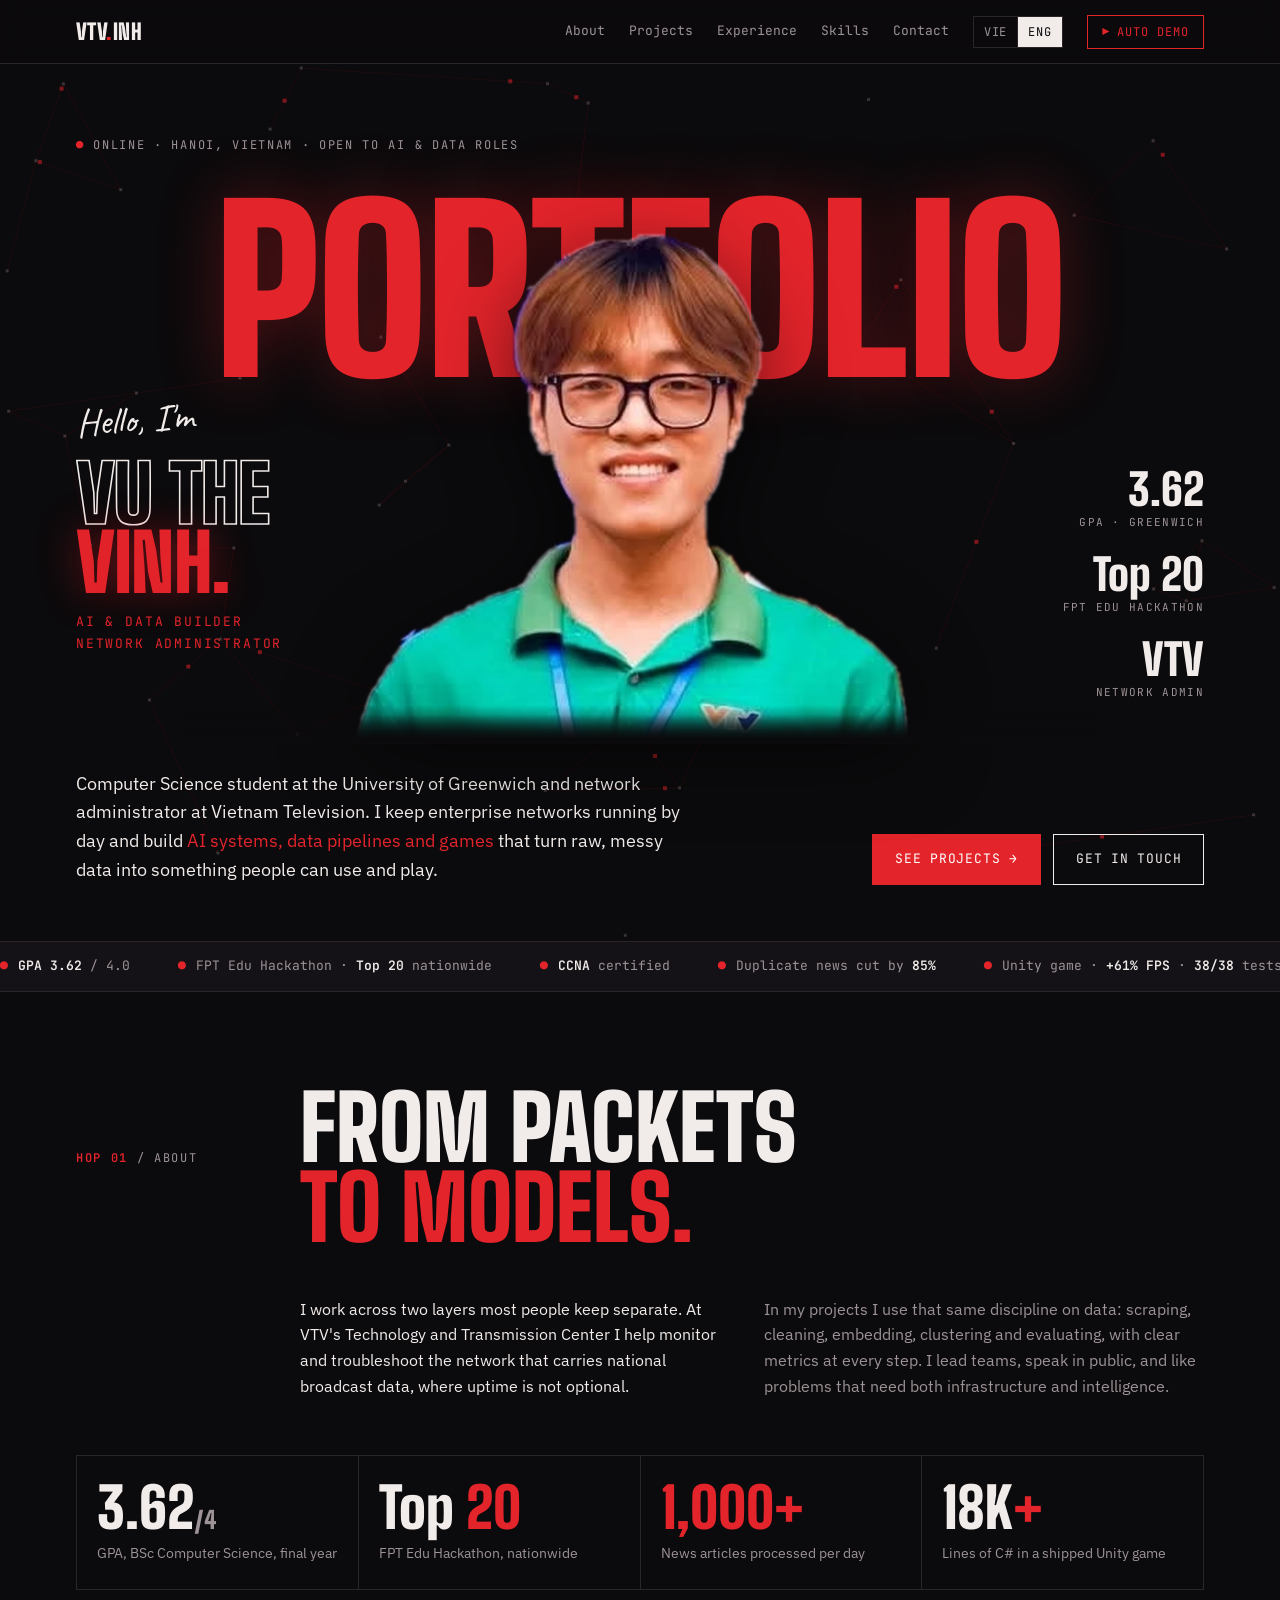
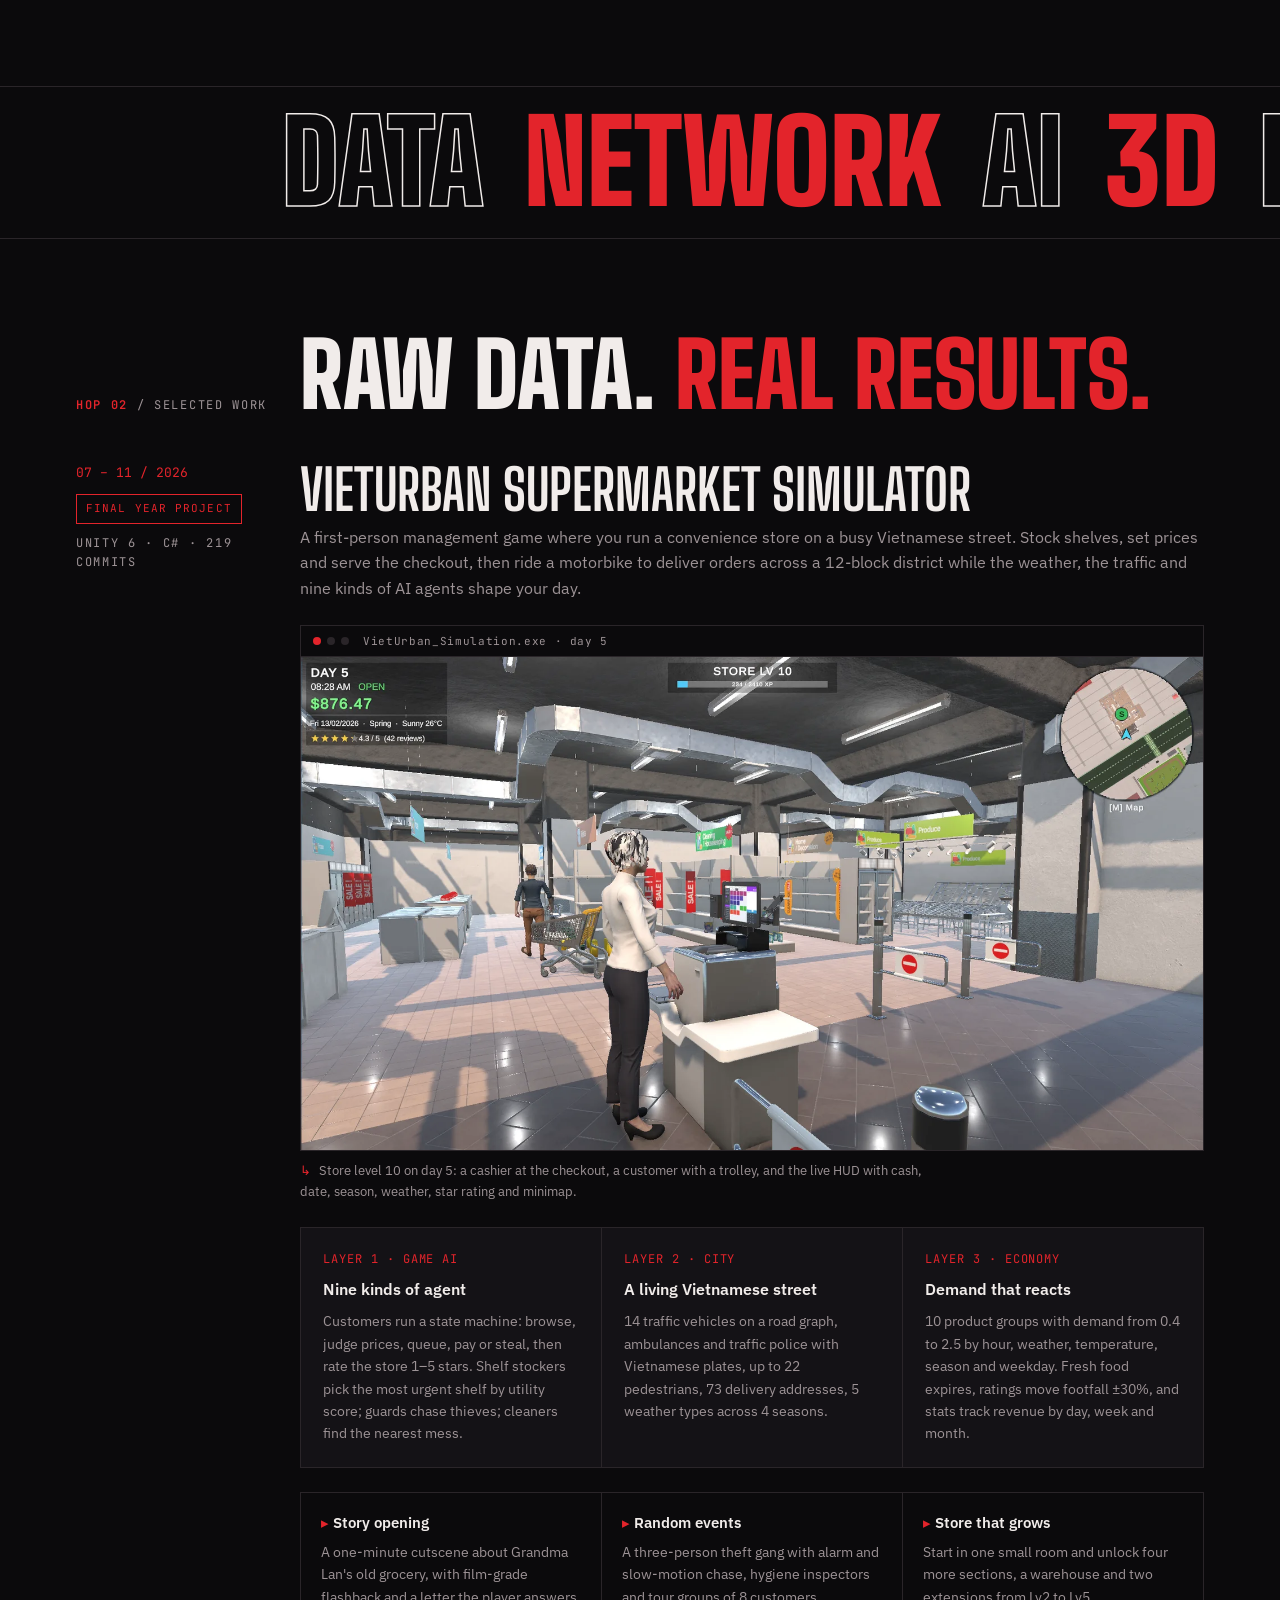
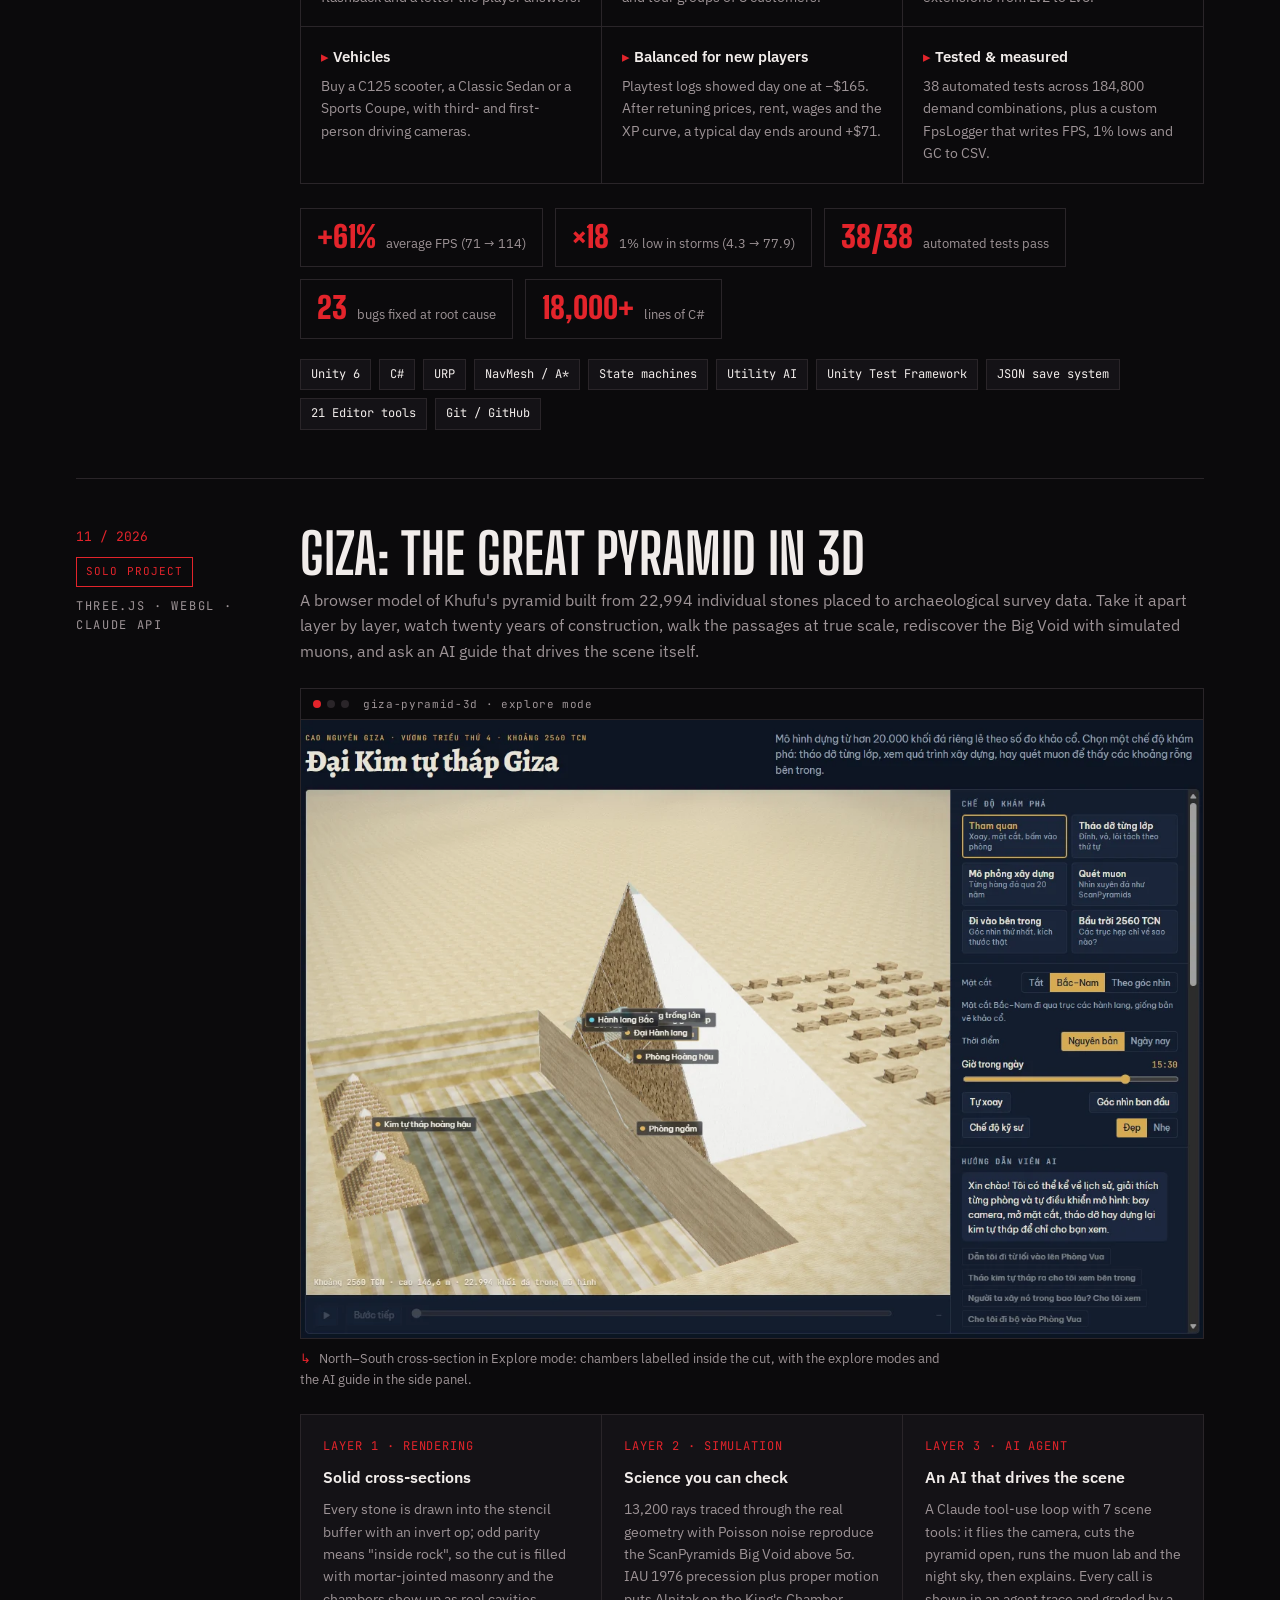
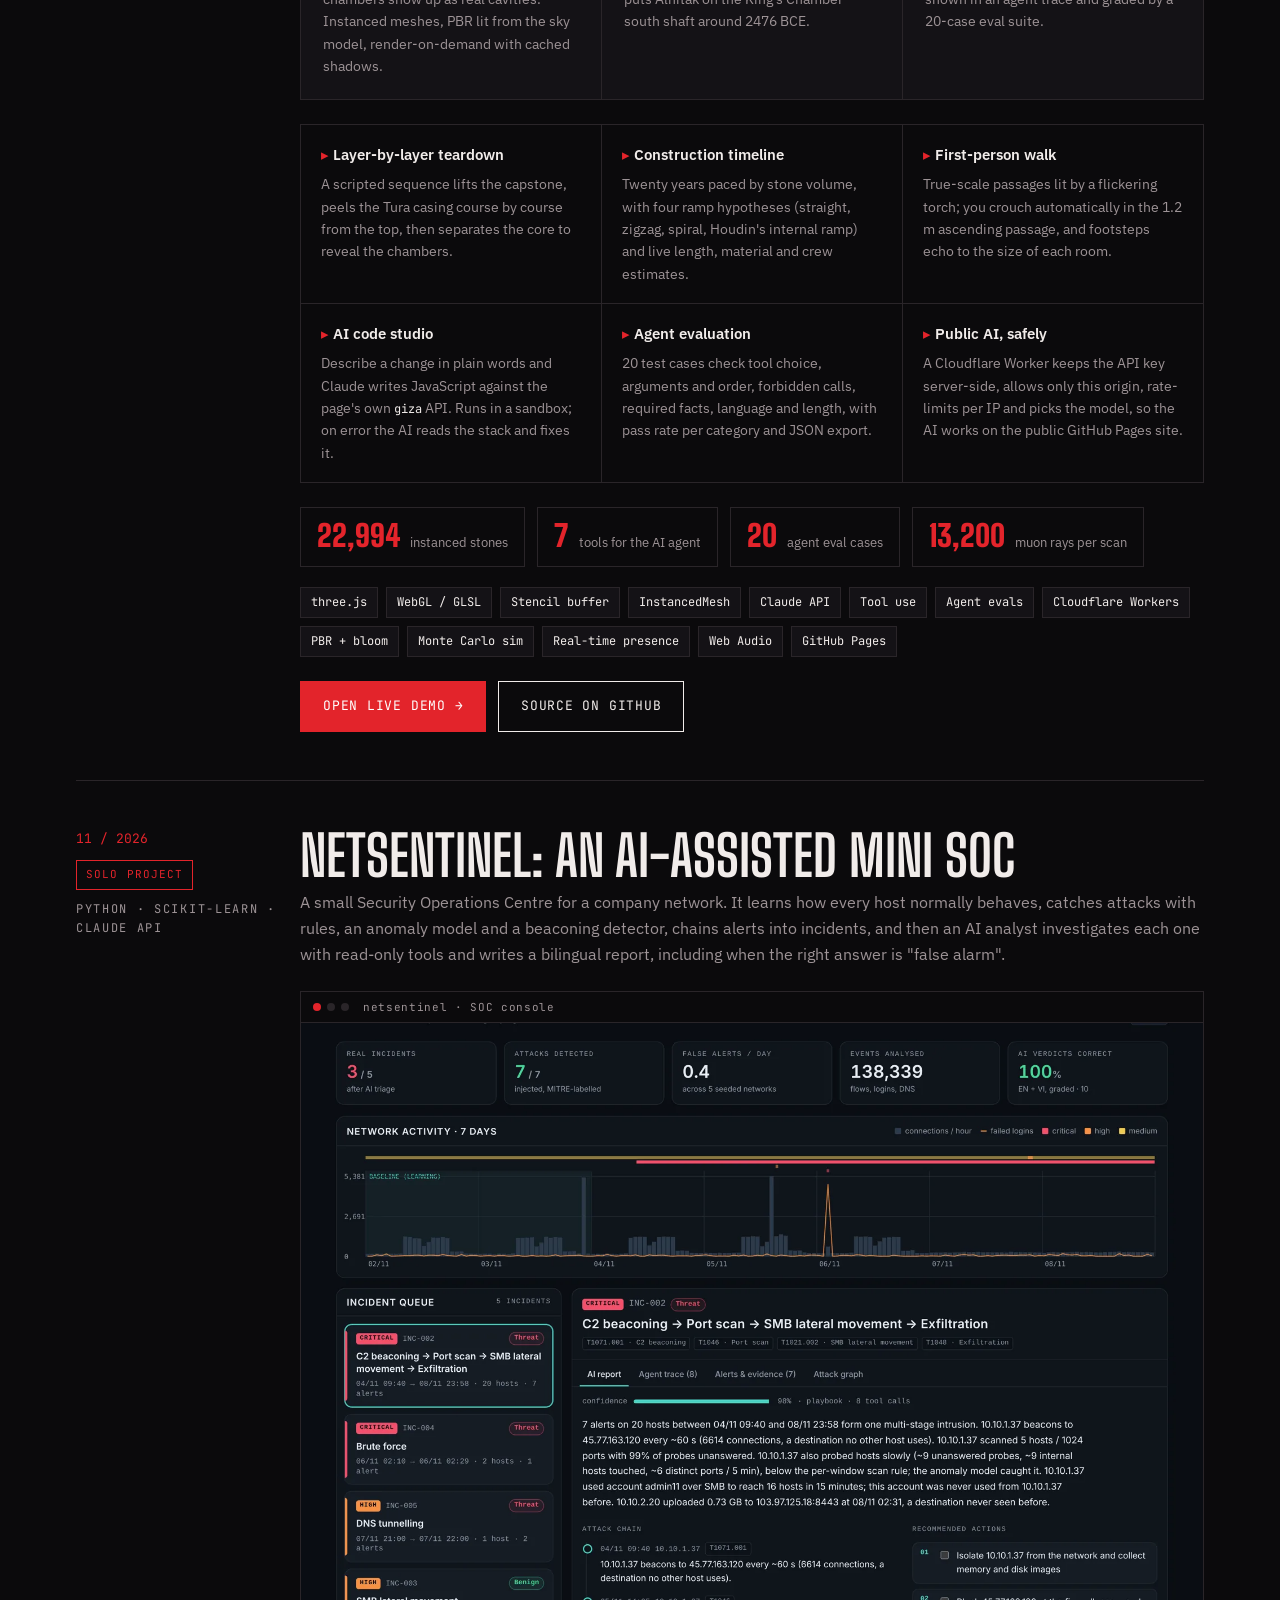
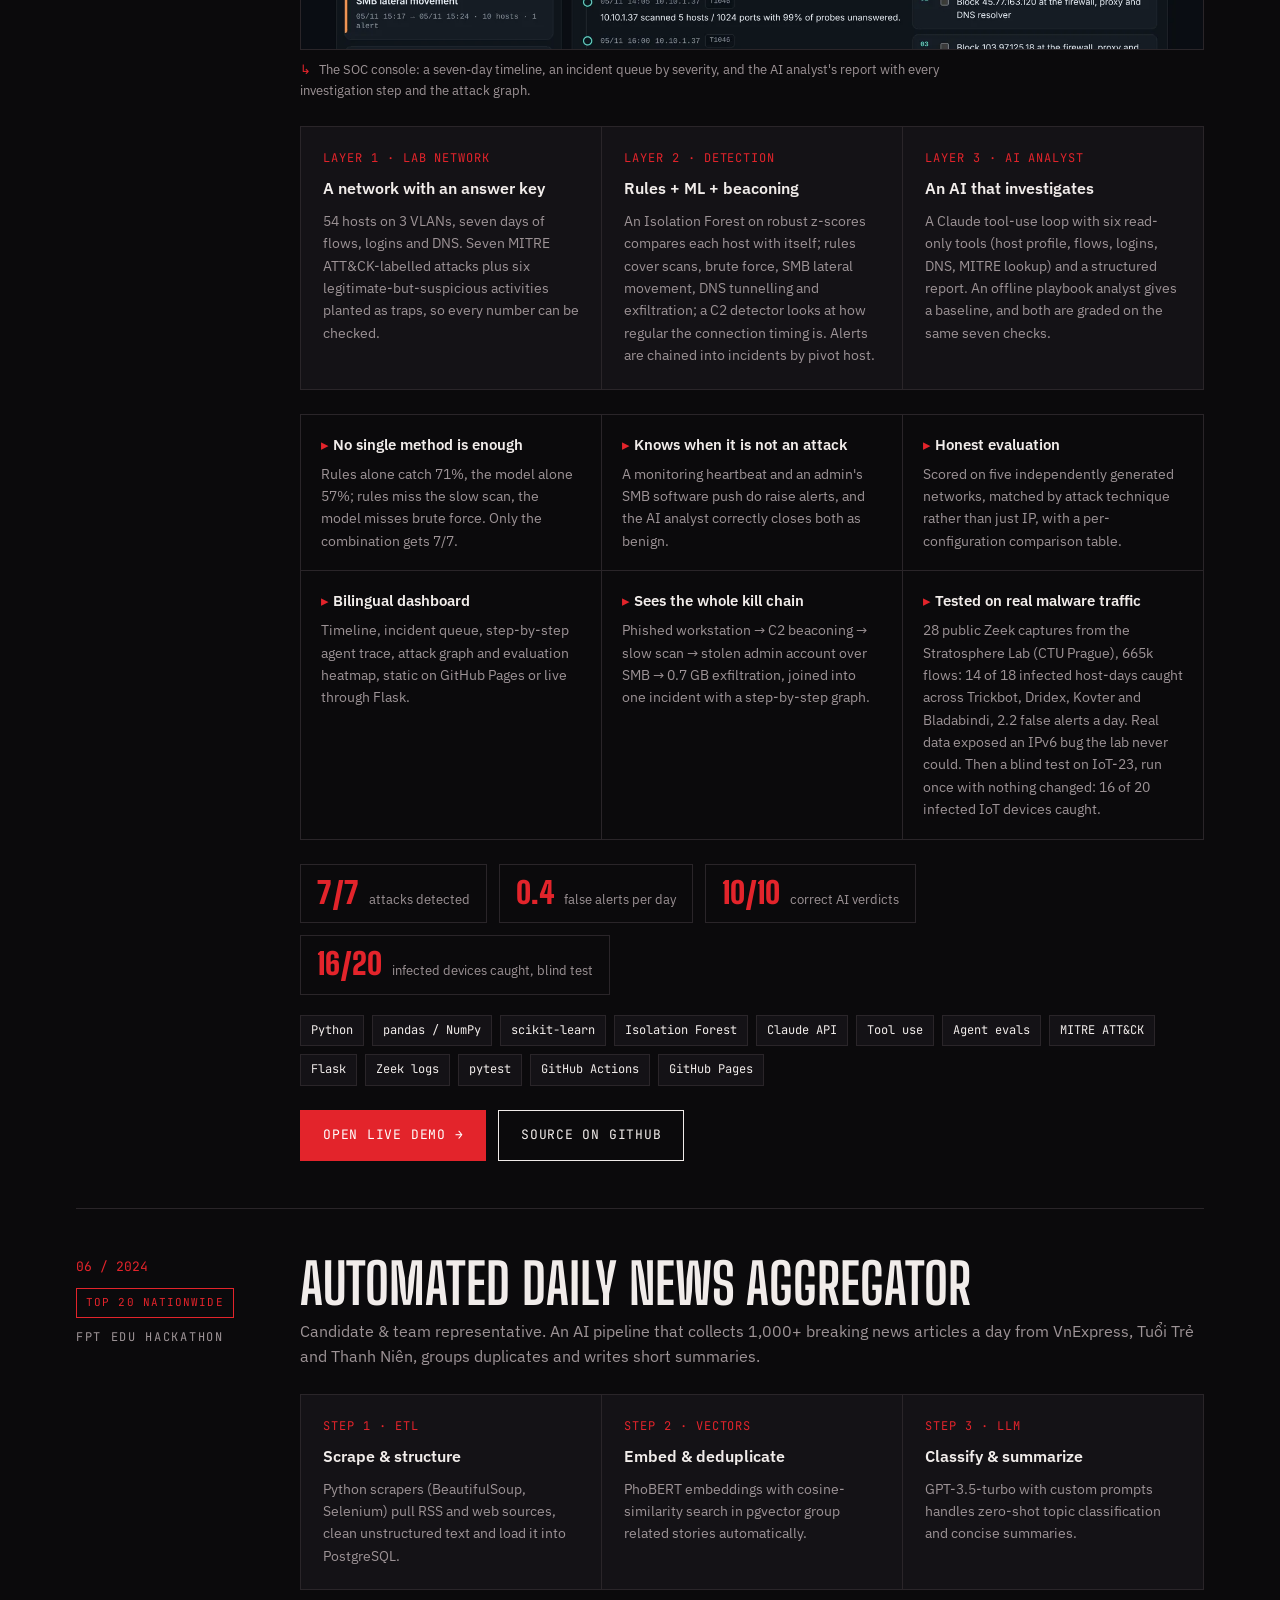
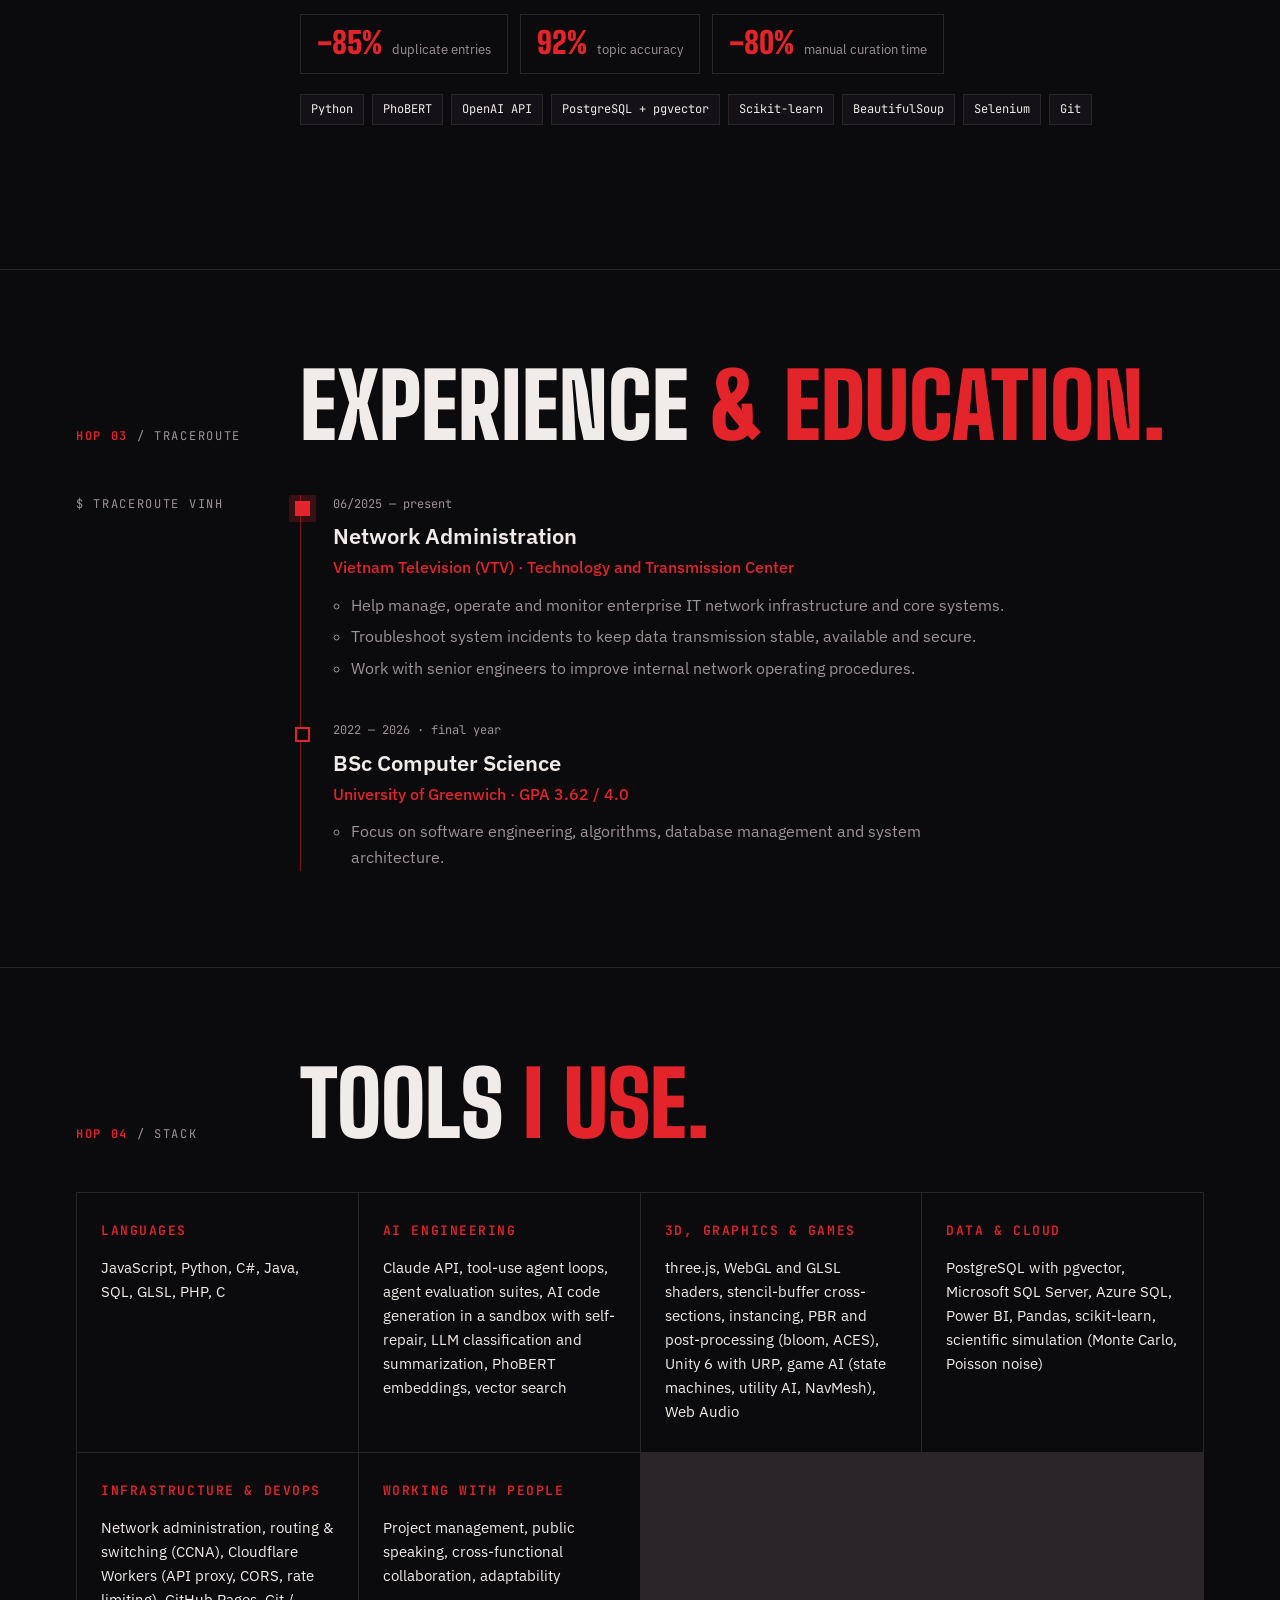
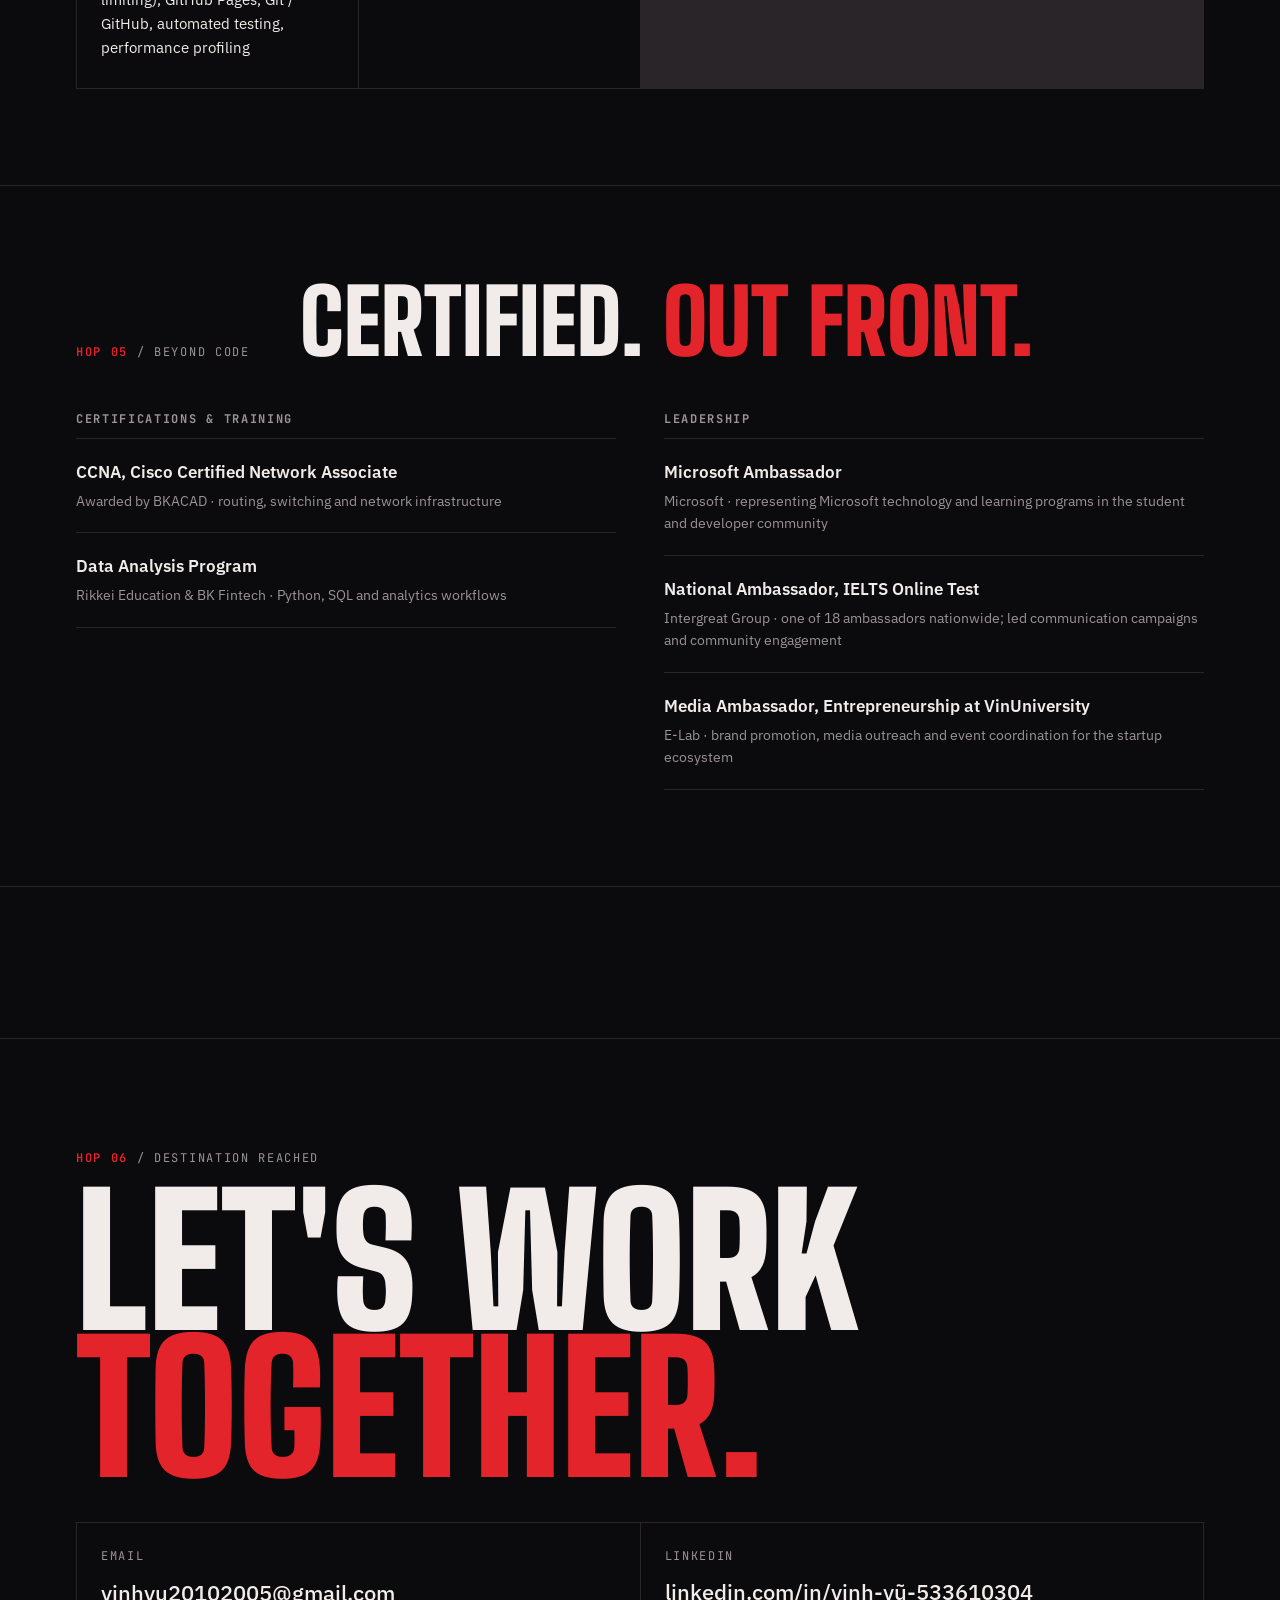
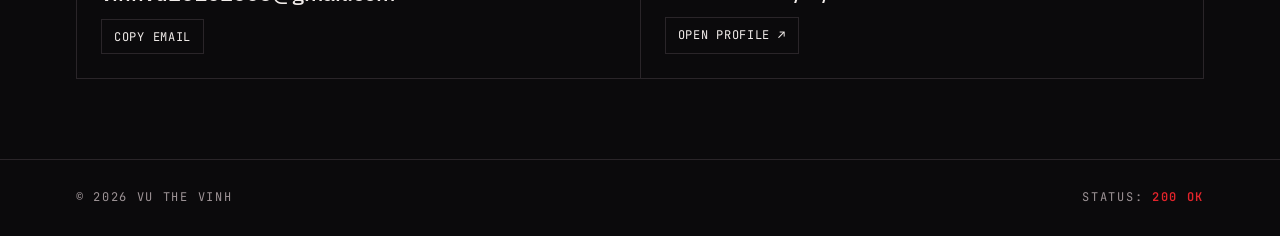
==== commit c5359480: "NetSentinel card: blind test result Co-Authored-By: Claude Opus 5.5 <noreply@anthropic.com> Claude-S" ====
--- a/index.html
+++ b/index.html
@@ -553,13 +553,13 @@
             <li data-vi="&lt;b&gt;Đánh giá trung thực&lt;/b&gt;Chấm trên 5 mạng sinh độc lập, khớp theo đúng kỹ thuật tấn công chứ không chỉ theo IP, có bảng so sánh từng cấu hình."><b>Honest evaluation</b>Scored on five independently generated networks, matched by attack technique rather than just IP, with a per-configuration comparison table.</li>
             <li data-vi="&lt;b&gt;Dashboard song ngữ&lt;/b&gt;Dòng thời gian, hàng đợi sự cố, nhật ký từng bước của tác tử, sơ đồ tấn công và bảng đánh giá, chạy tĩnh trên GitHub Pages hoặc trực tiếp qua Flask."><b>Bilingual dashboard</b>Timeline, incident queue, step-by-step agent trace, attack graph and evaluation heatmap, static on GitHub Pages or live through Flask.</li>
             <li data-vi="&lt;b&gt;Phát hiện chuỗi tấn công&lt;/b&gt;Máy trạm bị lừa → beaconing C2 → quét chậm → dùng tài khoản admin bị đánh cắp qua SMB → rò rỉ 0,7 GB được nối thành một sự cố duy nhất, có sơ đồ từng bước."><b>Sees the whole kill chain</b>Phished workstation → C2 beaconing → slow scan → stolen admin account over SMB → 0.7 GB exfiltration, joined into one incident with a step-by-step graph.</li>
-            <li data-vi="&lt;b&gt;Kiểm chứng trên dữ liệu thật&lt;/b&gt;28 bản ghi Zeek công khai của phòng lab Stratosphere (ĐH Kỹ thuật Séc), 665 nghìn flow: phát hiện 14/18 ngày-máy nhiễm Trickbot, Dridex, Kovter, Bladabindi, 2,2 báo nhầm/ngày. Dữ liệu thật làm lộ một lỗi IPv6 mà lab mô phỏng không có; sửa xong độ chính xác tăng từ 34% lên 73%."><b>Tested on real malware traffic</b>28 public Zeek captures from the Stratosphere Lab (CTU Prague), 665k flows: 14 of 18 infected host-days caught across Trickbot, Dridex, Kovter and Bladabindi, 2.2 false alerts a day. Real data exposed an IPv6 bug the lab never could; fixing it took precision from 34% to 73%.</li>
+            <li data-vi="&lt;b&gt;Kiểm chứng trên dữ liệu thật&lt;/b&gt;28 bản ghi Zeek công khai của phòng lab Stratosphere (ĐH Kỹ thuật Séc), 665 nghìn flow: phát hiện 14/18 ngày-máy nhiễm Trickbot, Dridex, Kovter, Bladabindi, 2,2 báo nhầm/ngày. Dữ liệu thật làm lộ một lỗi IPv6 mà lab mô phỏng không có; sửa xong độ chính xác tăng từ 34% lên 73%. Kiểm tra mù trên IoT-23 (chạy một lần, không chỉnh gì): bắt 16/20 thiết bị nhiễm Mirai, Hajime, Okiru…"><b>Tested on real malware traffic</b>28 public Zeek captures from the Stratosphere Lab (CTU Prague), 665k flows: 14 of 18 infected host-days caught across Trickbot, Dridex, Kovter and Bladabindi, 2.2 false alerts a day. Real data exposed an IPv6 bug the lab never could. Then a blind test on IoT-23, run once with nothing changed: 16 of 20 infected IoT devices caught.</li>
           </ul>
           <div class="results">
             <div class="result"><b data-count="7" data-suffix="/7">7/7</b><span data-vi="cuộc tấn công bị phát hiện">attacks detected</span></div>
             <div class="result"><b>0.4</b><span data-vi="báo nhầm mỗi ngày">false alerts per day</span></div>
             <div class="result"><b data-count="10" data-suffix="/10">10/10</b><span data-vi="kết luận đúng của AI analyst">correct AI verdicts</span></div>
-            <div class="result"><b data-count="14" data-suffix="/18">14/18</b><span data-vi="ngày-máy nhiễm mã độc thật bị phát hiện">real infected host-days caught</span></div>
+            <div class="result"><b data-count="16" data-suffix="/20">16/20</b><span data-vi="thiết bị nhiễm bị bắt trong kiểm tra mù">infected devices caught, blind test</span></div>
           </div>
           <ul class="stack"><li>Python</li><li>pandas / NumPy</li><li>scikit-learn</li><li>Isolation Forest</li><li>Claude API</li><li>Tool use</li><li>Agent evals</li><li>MITRE ATT&amp;CK</li><li>Flask</li><li>Zeek logs</li><li>pytest</li><li>GitHub Actions</li><li>GitHub Pages</li></ul>
           <div class="p-links"><a class="btn primary" href="https://vuthevinh2125.github.io/netsentinel/" target="_blank" rel="noopener" data-vi="Mở bản demo →">Open live demo →</a><a class="btn" href="https://github.com/vuthevinh2125/netsentinel" target="_blank" rel="noopener" data-vi="Mã nguồn trên GitHub">Source on GitHub</a></div>
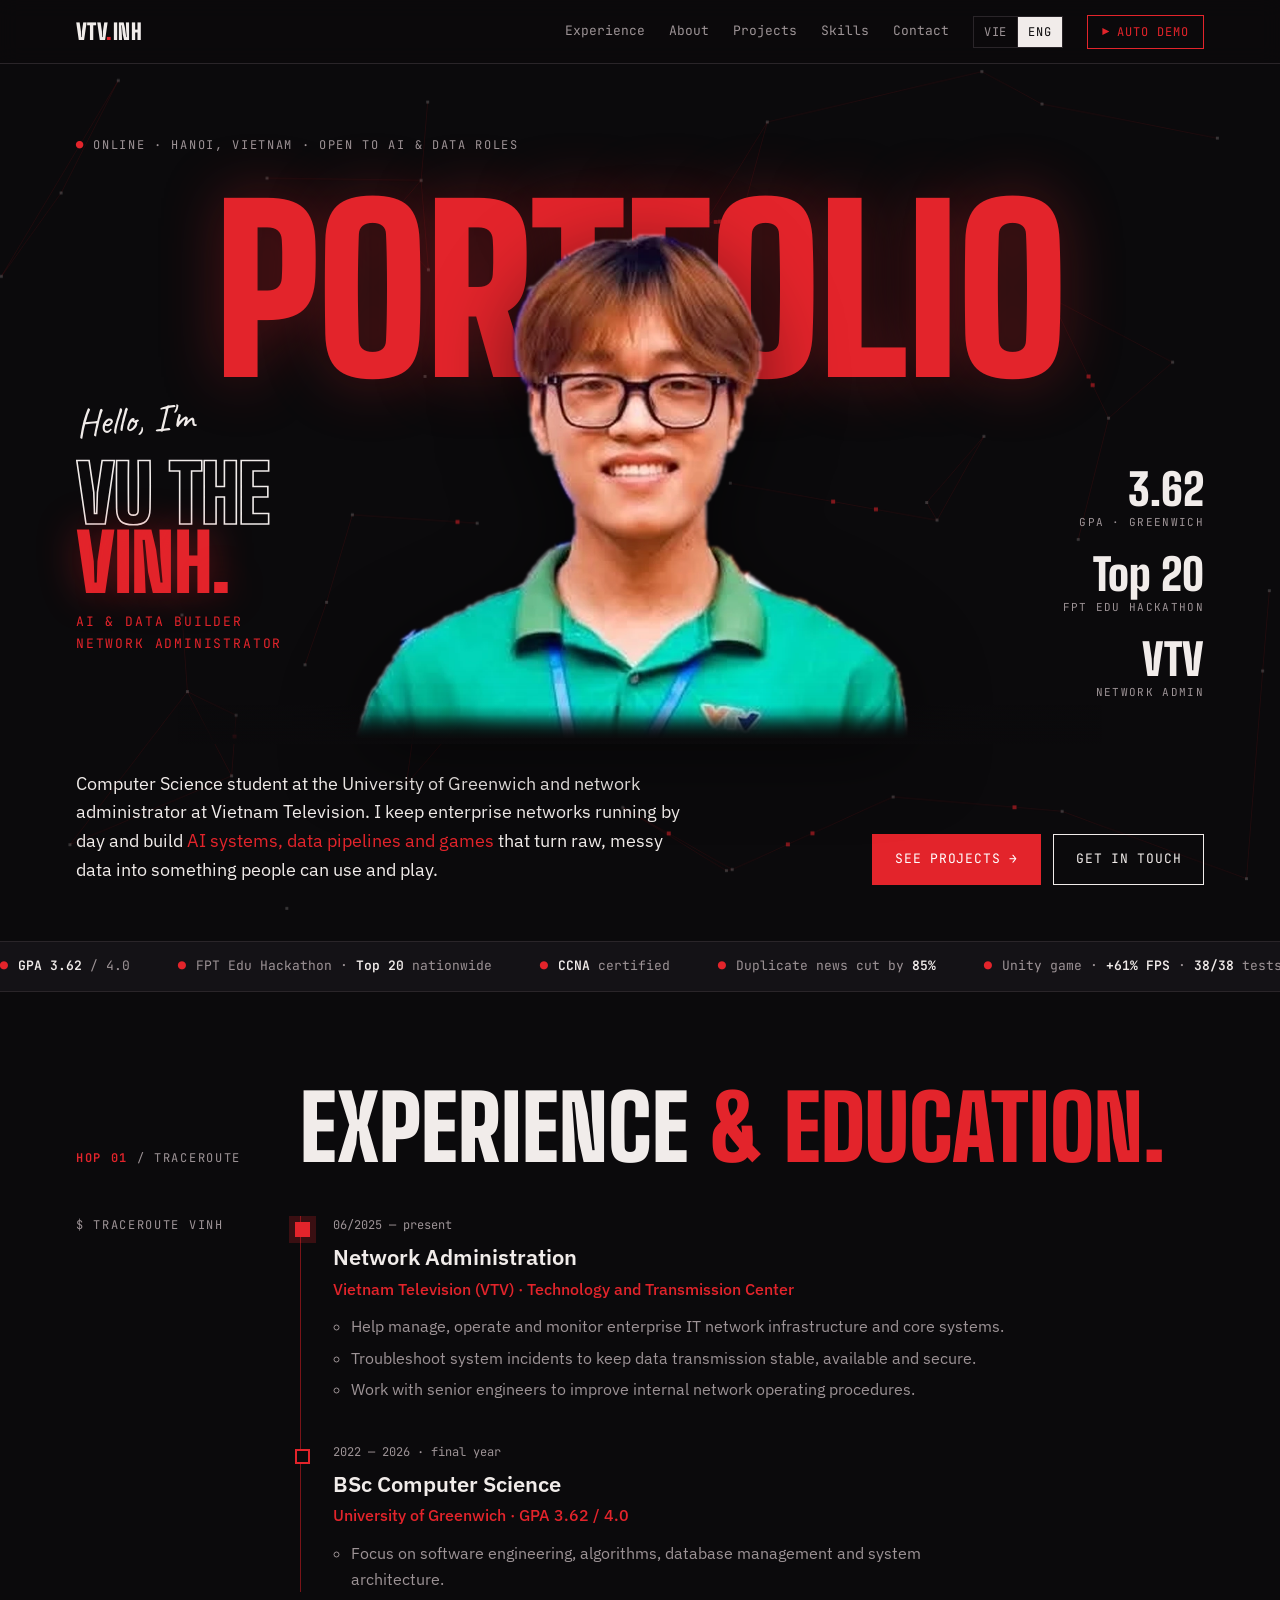
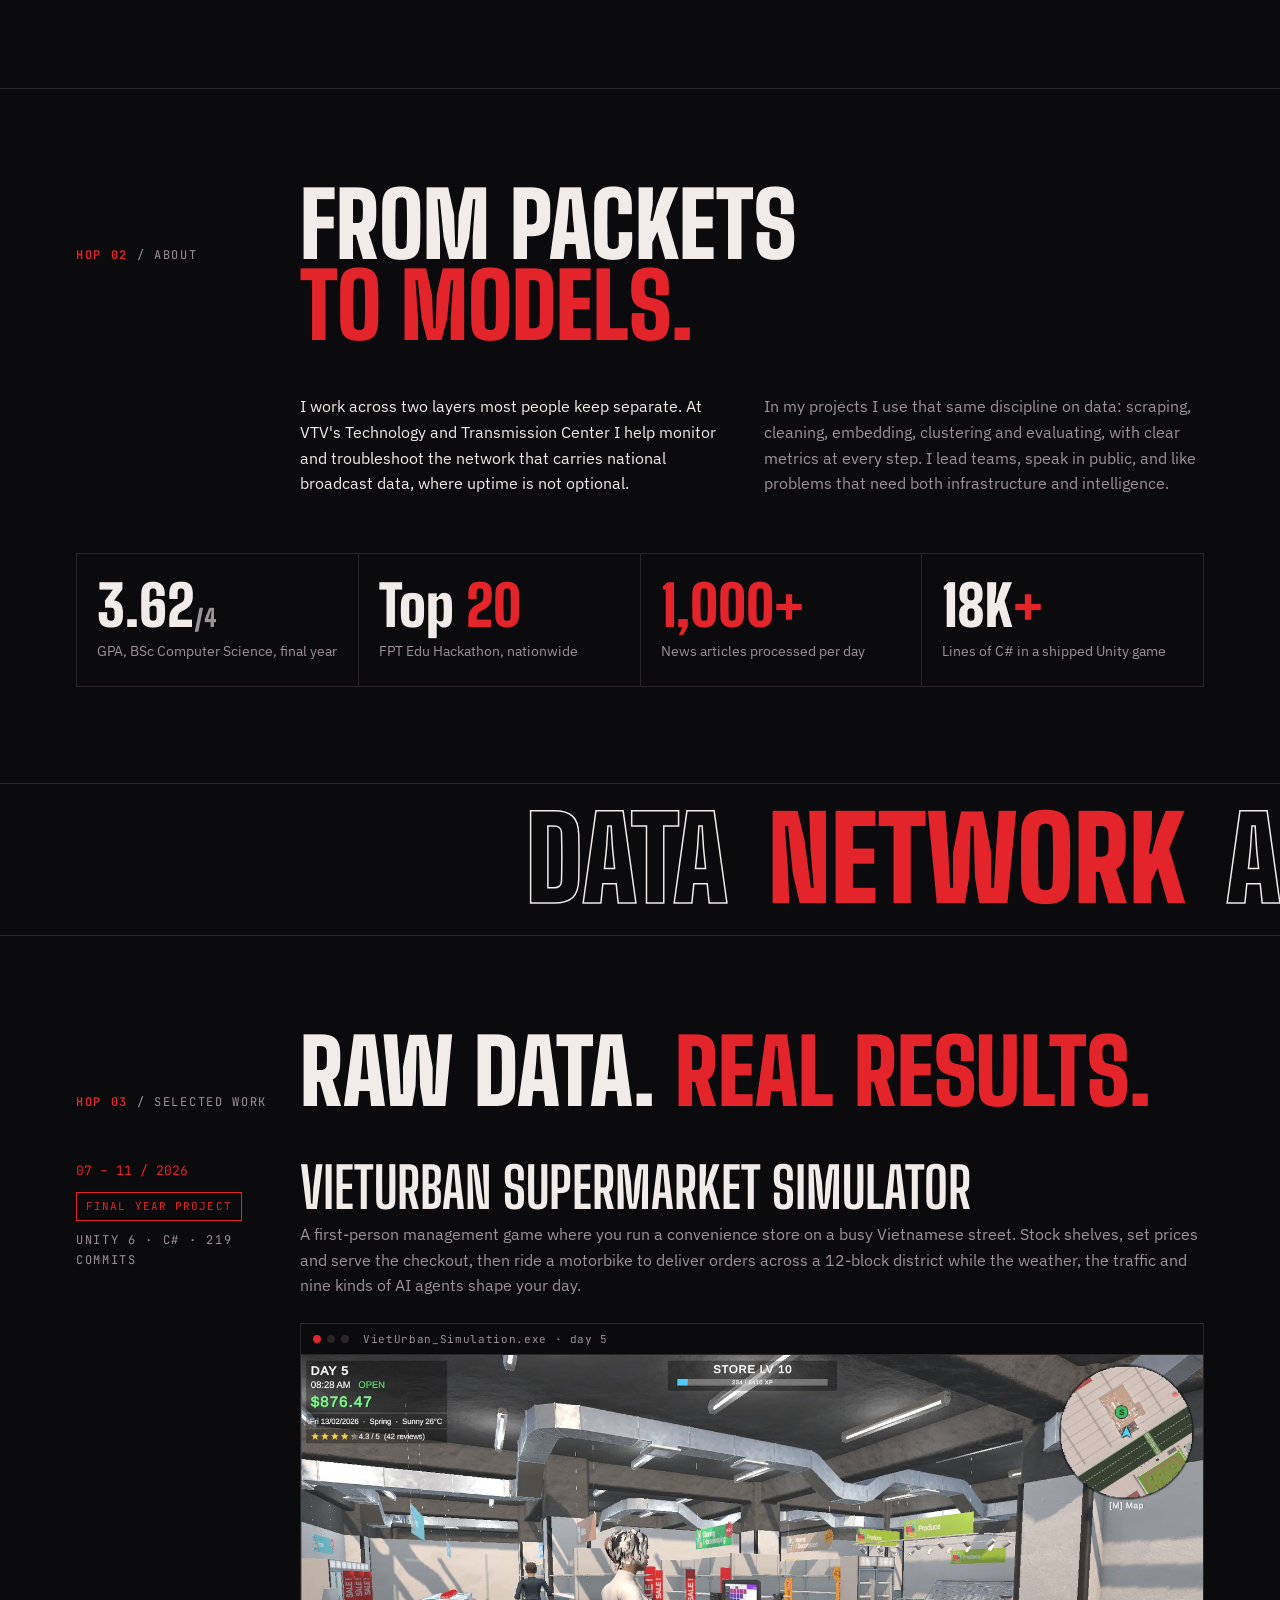
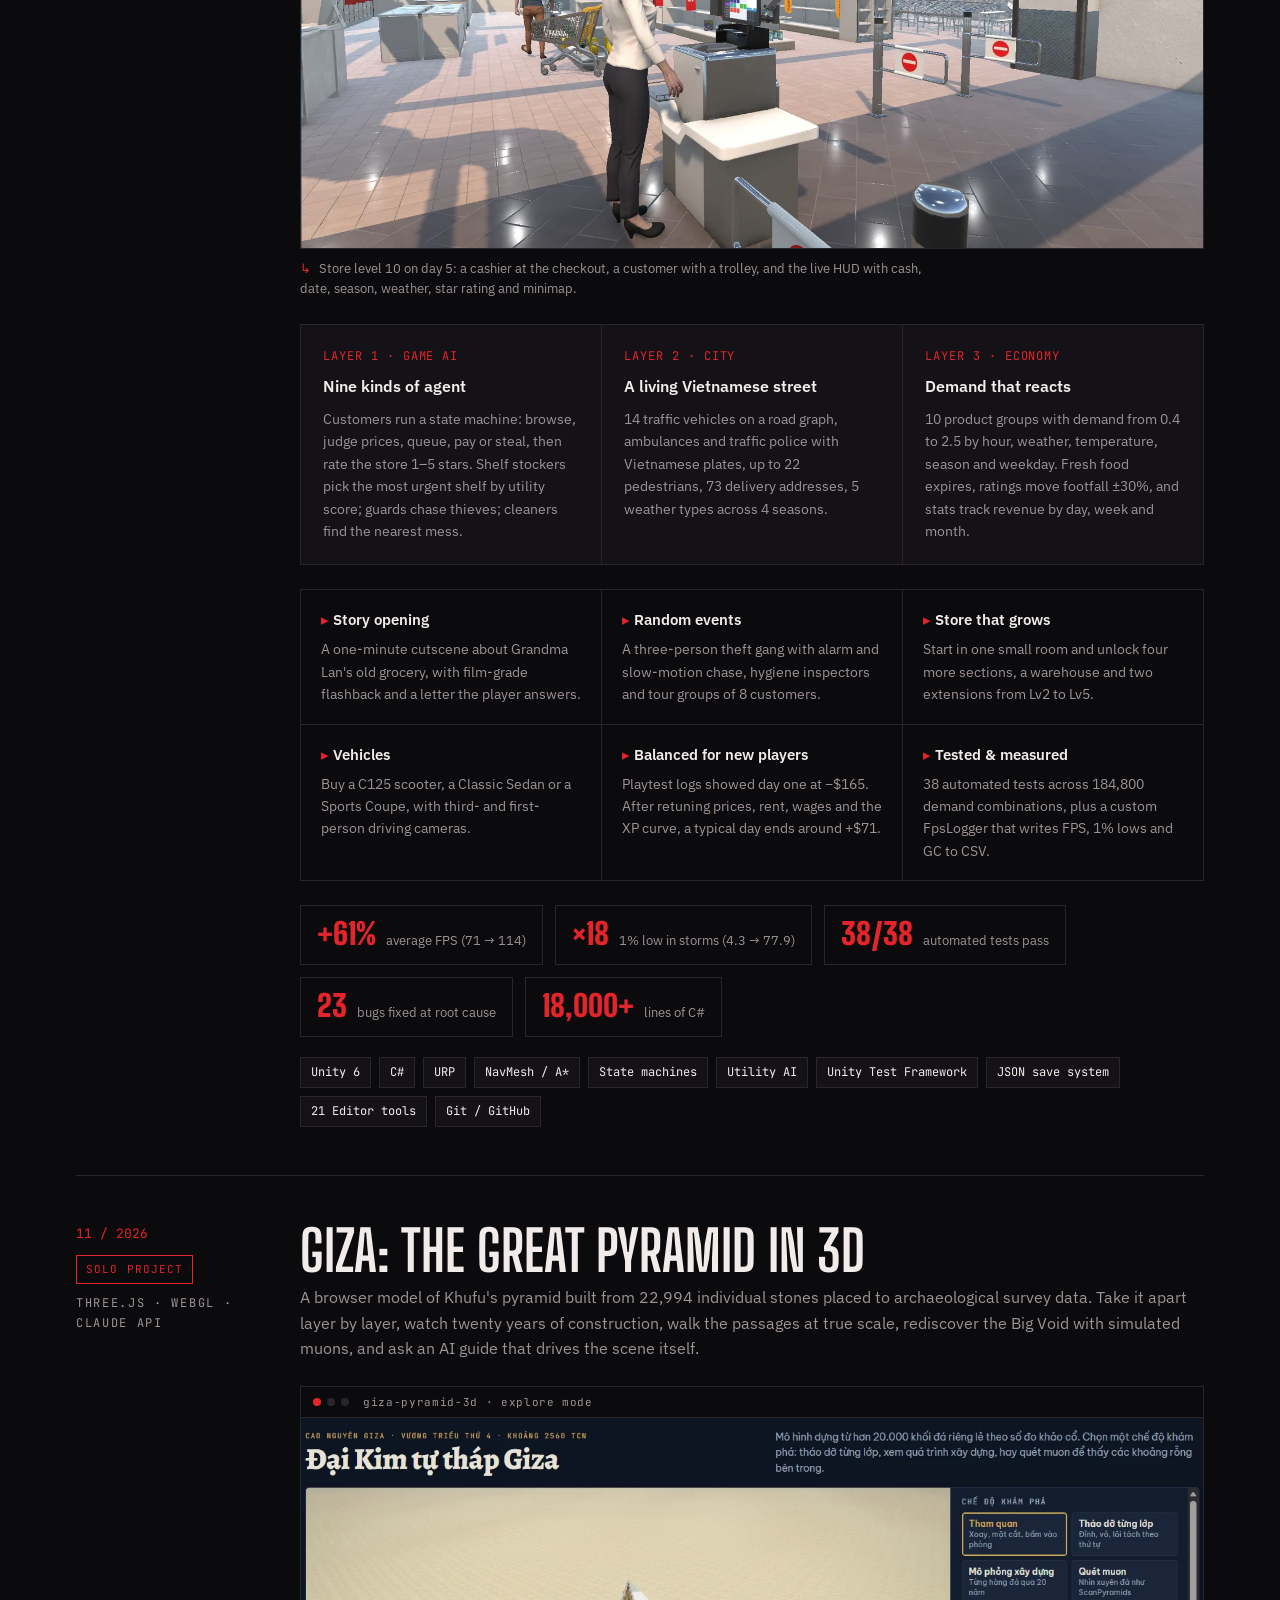
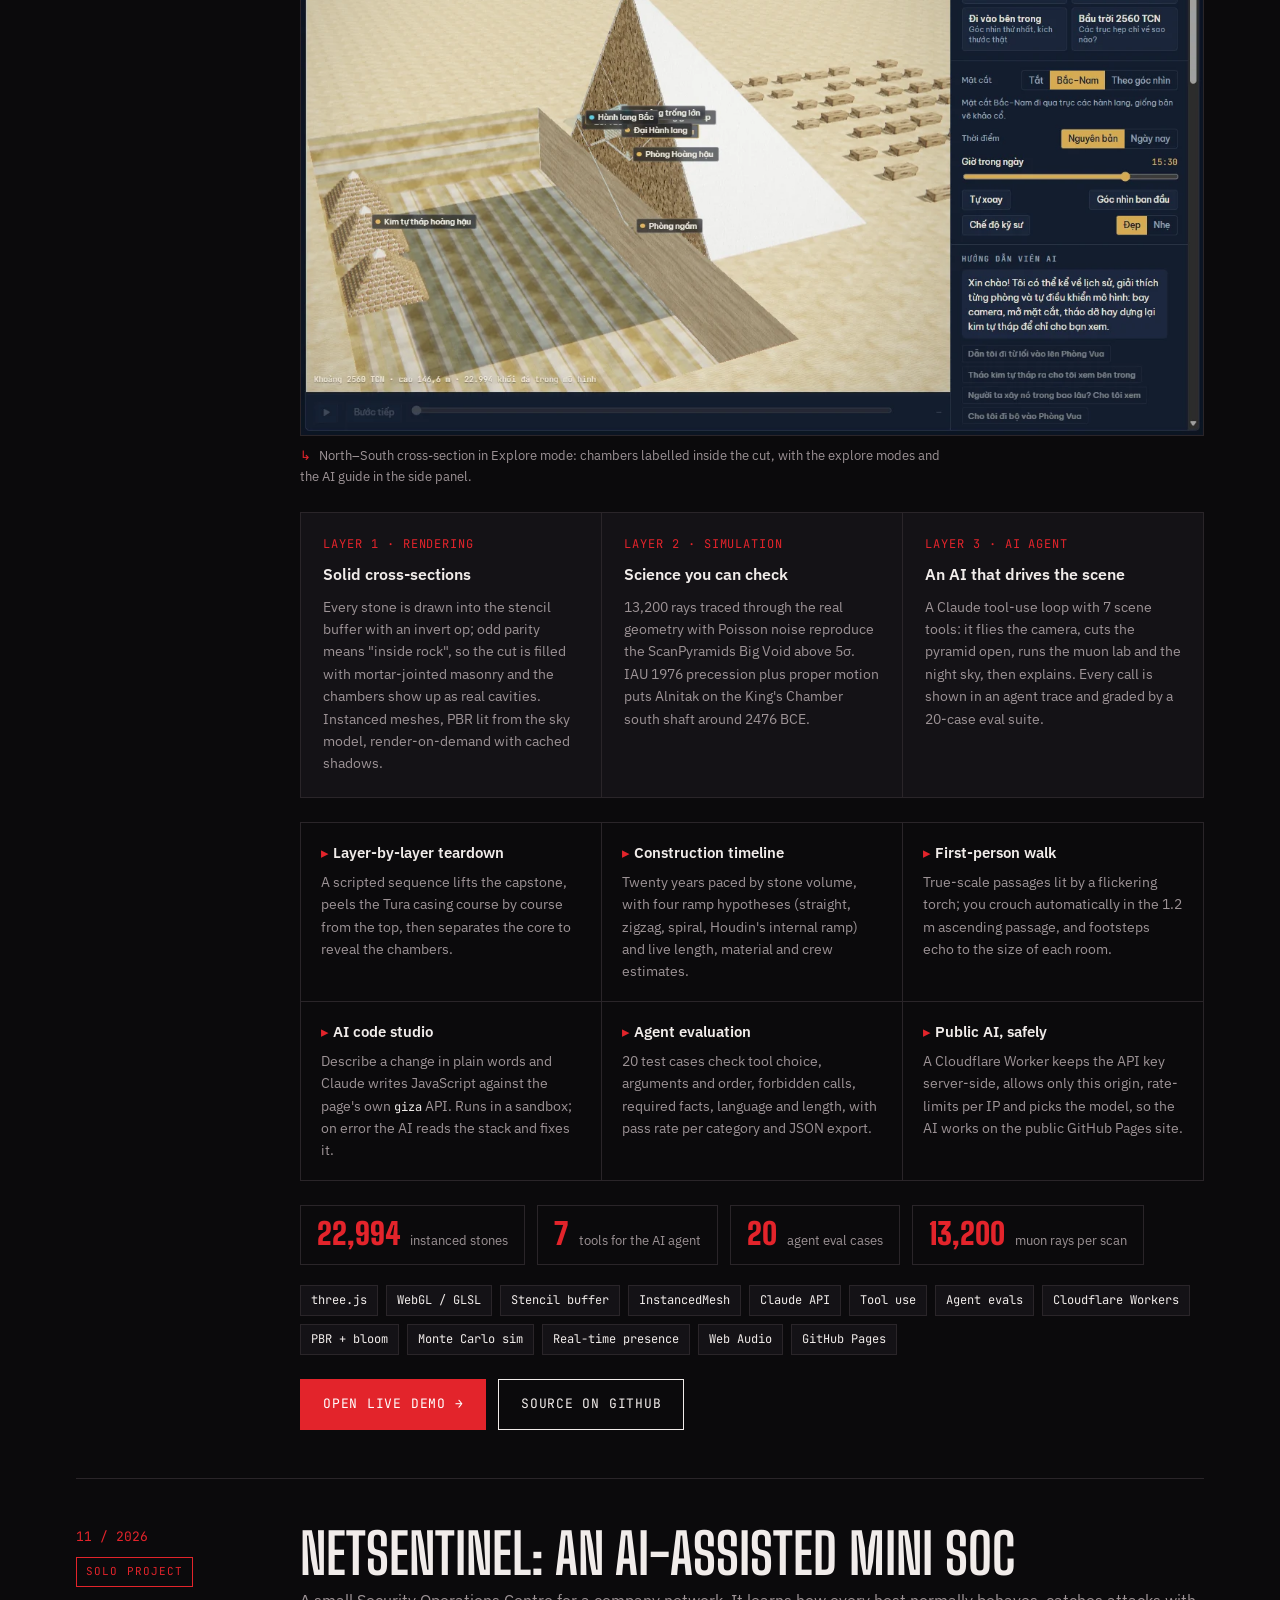
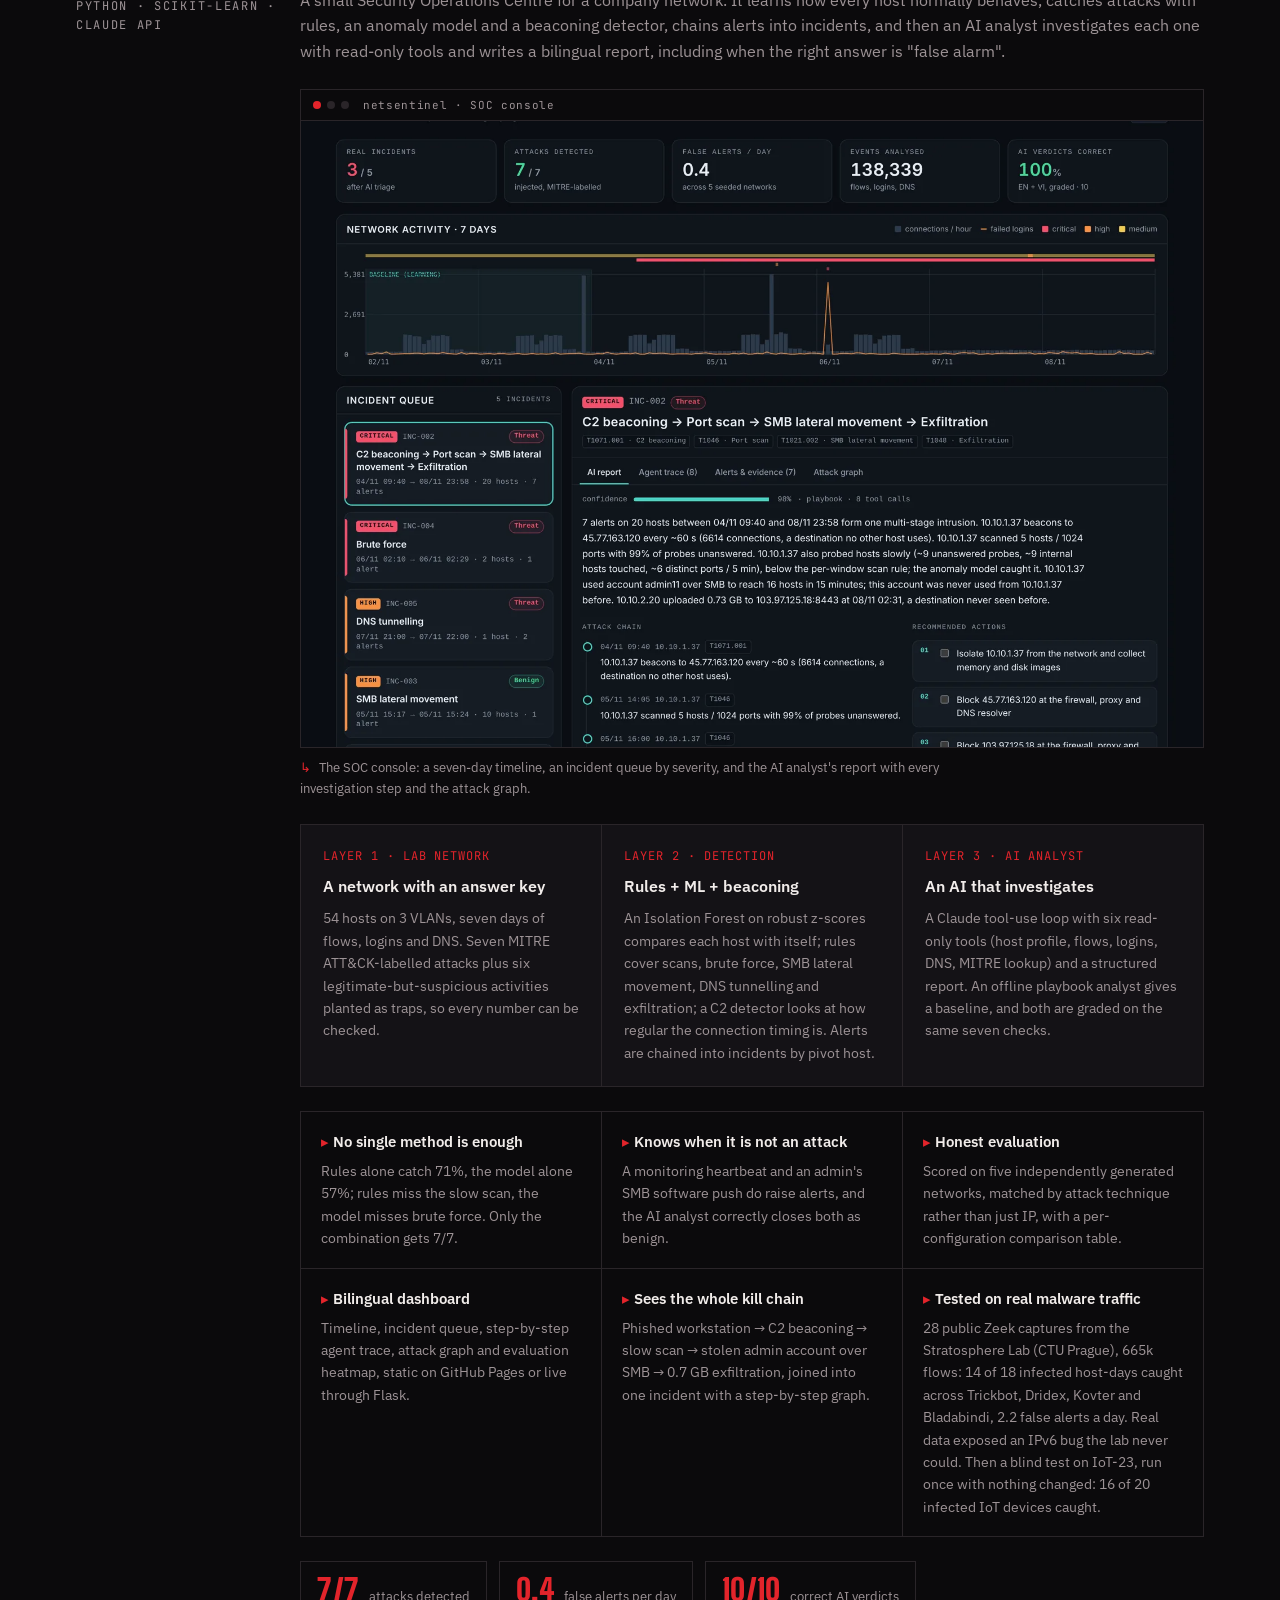
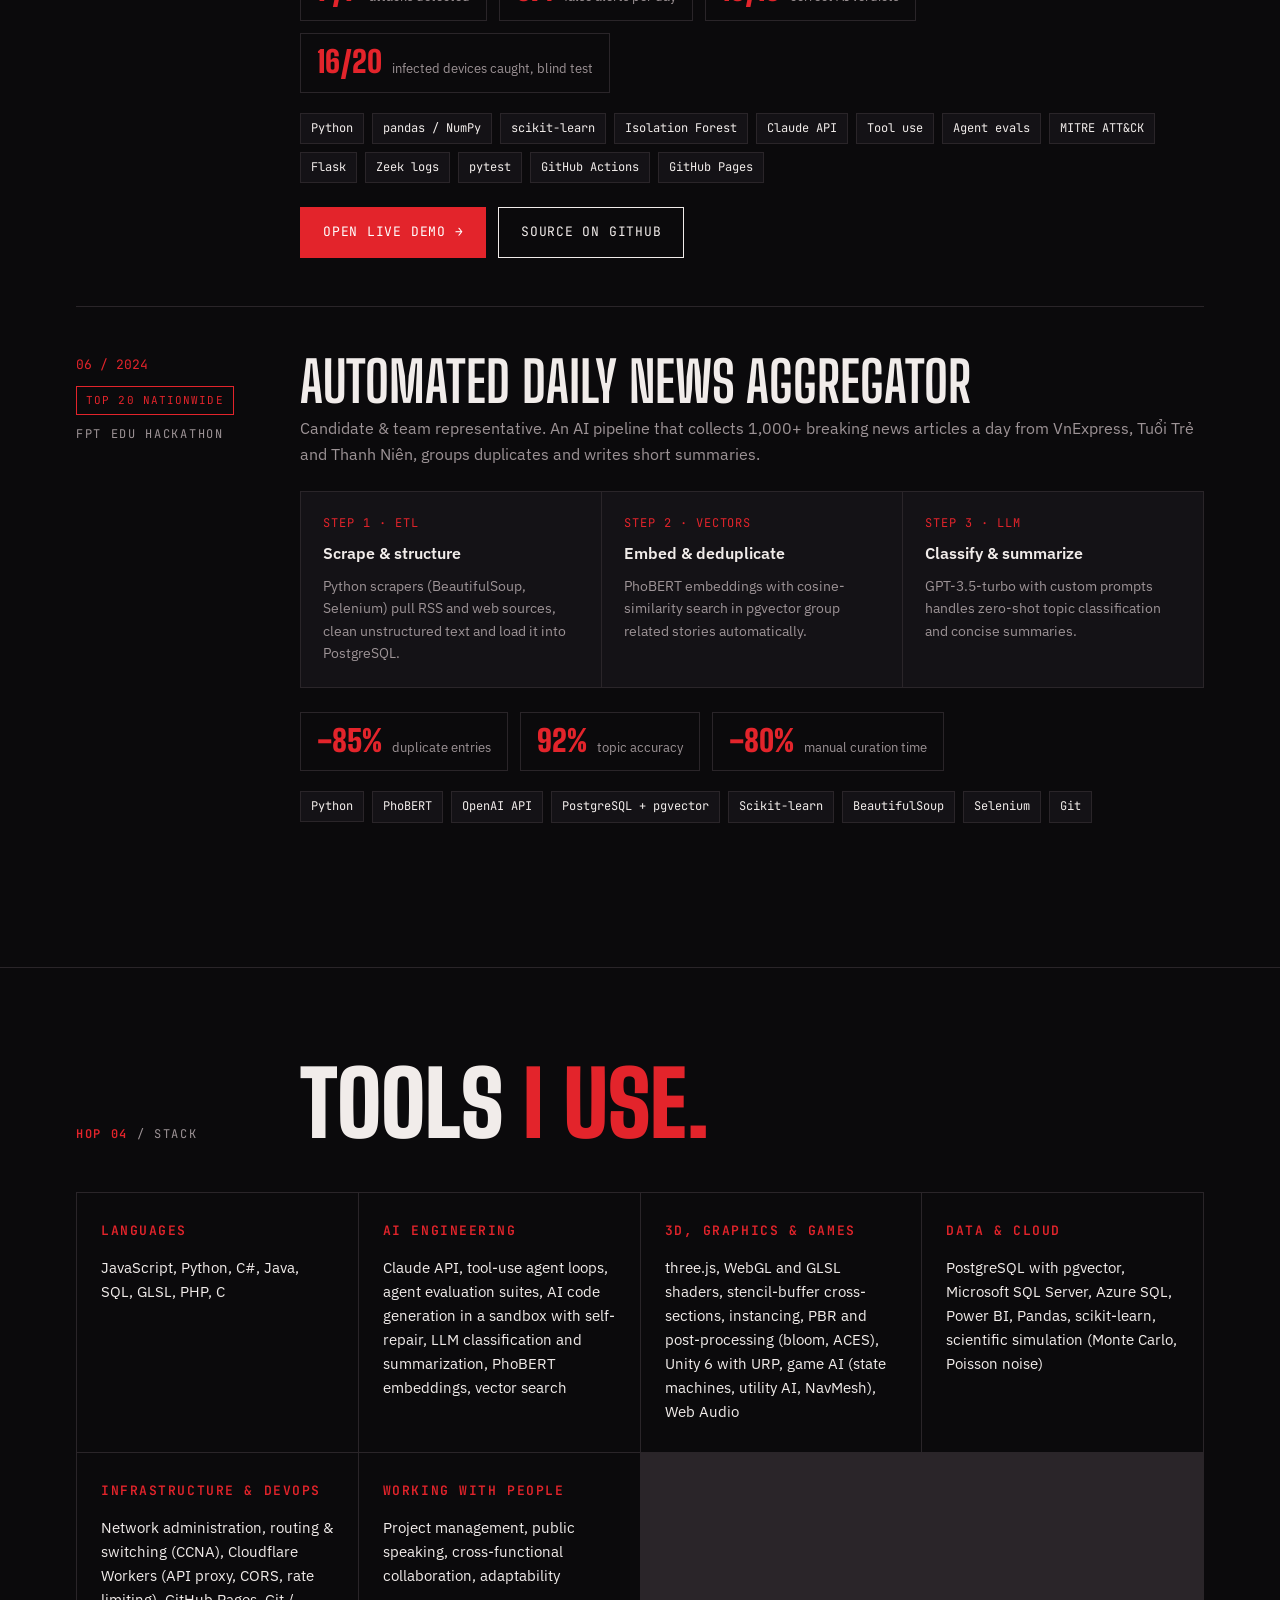
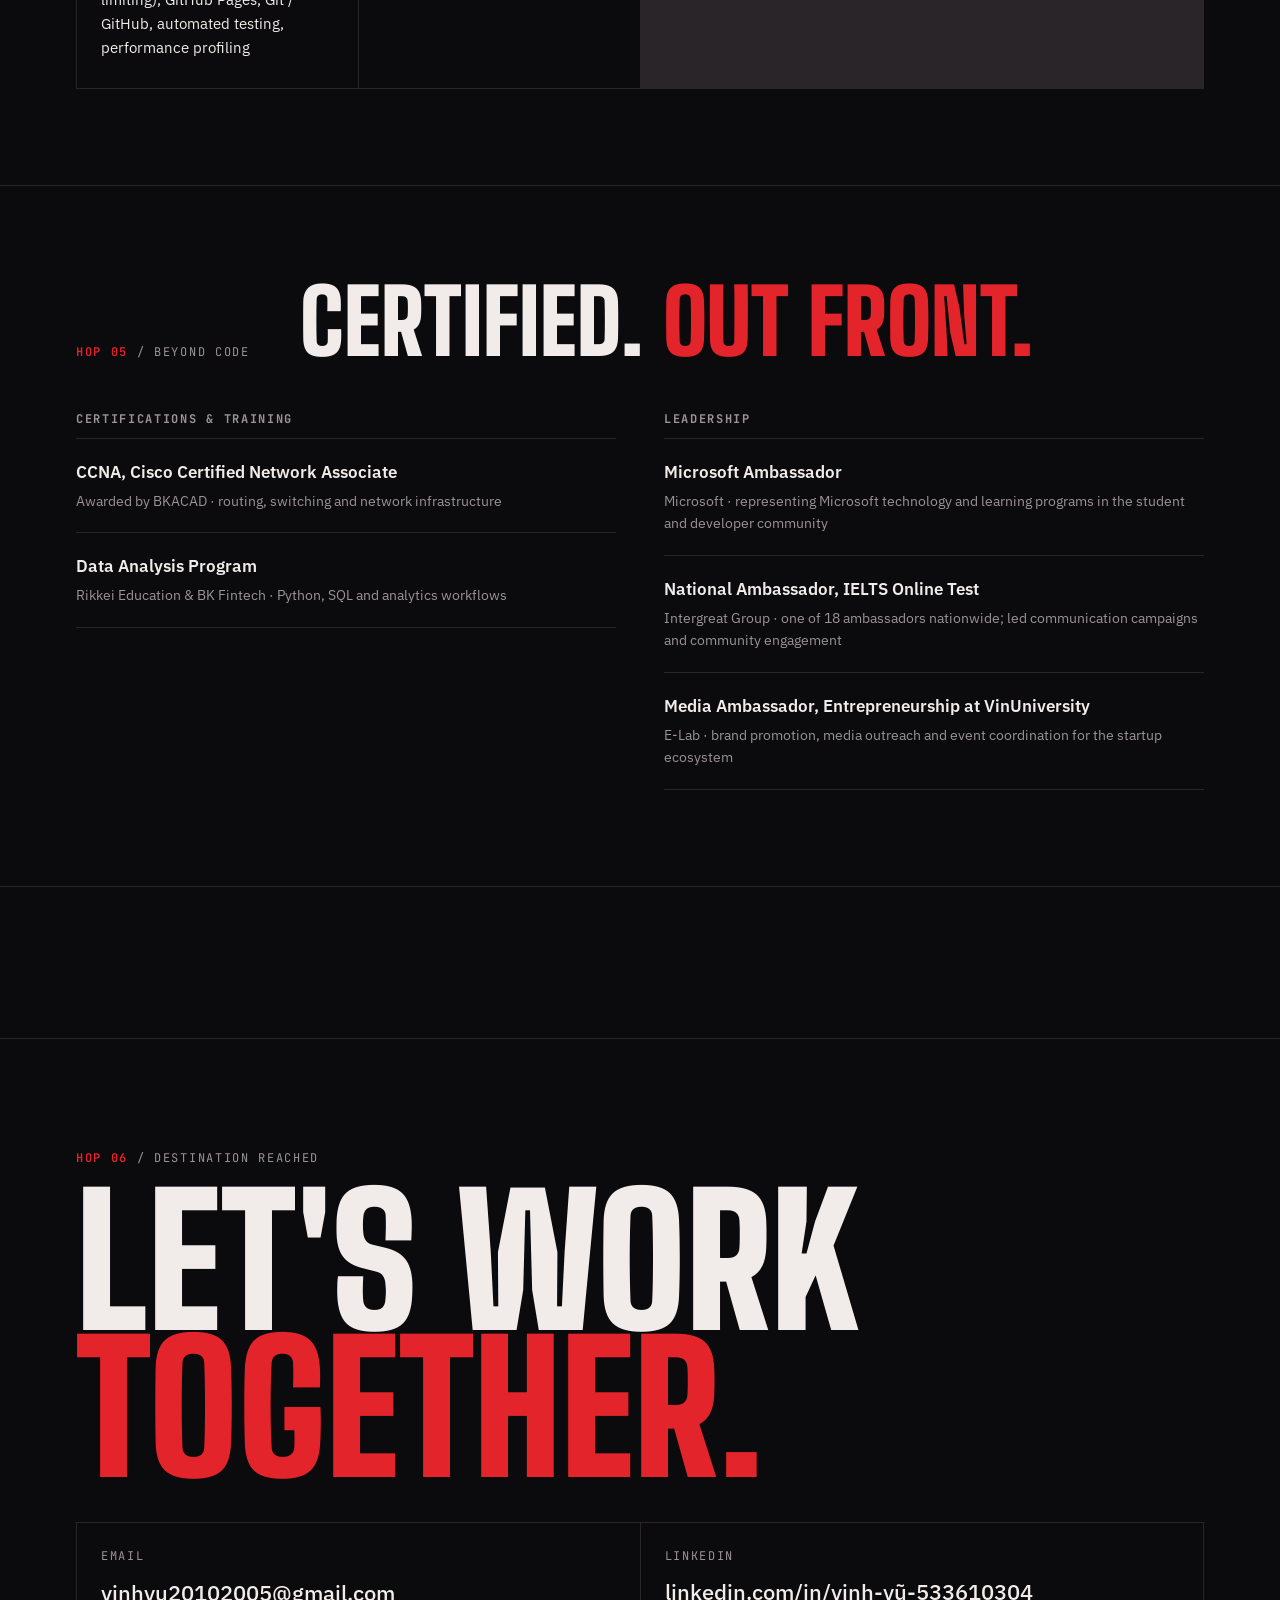
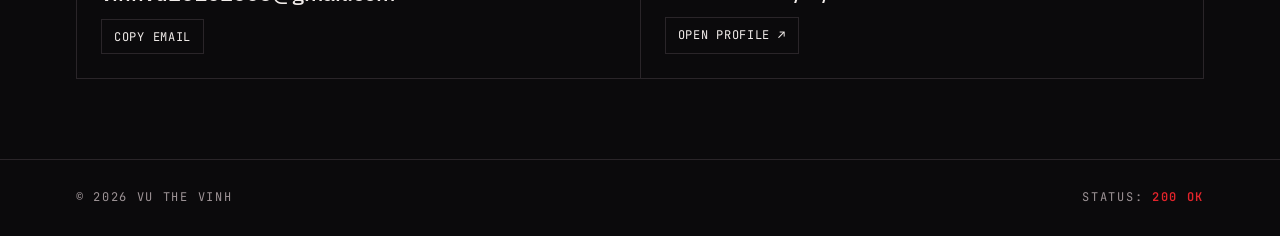
==== commit 160dc2e3: "Move experience and education to the top Co-Authored-By: Claude Opus 5.5 <noreply@anthropic.com> Cla" ====
--- a/index.html
+++ b/index.html
@@ -361,9 +361,9 @@
     <a class="brand" href="#top">VTV<span>.</span>INH</a>
     <div class="nav-right">
       <ul>
+        <li><a href="#experience" data-vi="Kinh nghiệm">Experience</a></li>
         <li><a href="#about" data-vi="Giới thiệu">About</a></li>
         <li><a href="#projects" data-vi="Dự án">Projects</a></li>
-        <li><a href="#experience" data-vi="Kinh nghiệm">Experience</a></li>
         <li><a href="#skills" data-vi="Kỹ năng">Skills</a></li>
         <li><a href="#contact" data-vi="Liên hệ">Contact</a></li>
       </ul>
@@ -414,10 +414,42 @@
 </div>
 
 <main>
+  <section id="experience">
+    <div class="wrap">
+      <div class="sec-head">
+        <div class="label" data-vi="&lt;b&gt;hop 01&lt;/b&gt; / traceroute"><b>hop 01</b> / traceroute</div>
+        <h2 data-vi="Kinh nghiệm &lt;span&gt;&amp;amp; học vấn.&lt;/span&gt;">Experience <span>&amp; education.</span></h2>
+      </div>
+      <div class="trace">
+        <div class="label mono">$ traceroute vinh</div>
+        <ol class="hops">
+          <li class="hop live">
+            <div class="ms" data-vi="06/2025 — nay">06/2025 — present</div>
+            <h3 data-vi="Quản trị mạng">Network Administration</h3>
+            <p class="org" data-vi="Đài Truyền hình Việt Nam (VTV) · Trung tâm Kỹ thuật Truyền dẫn">Vietnam Television (VTV) · Technology and Transmission Center</p>
+            <ul>
+              <li data-vi="Tham gia quản lý, vận hành và giám sát hạ tầng mạng CNTT doanh nghiệp và các hệ thống lõi.">Help manage, operate and monitor enterprise IT network infrastructure and core systems.</li>
+              <li data-vi="Xử lý sự cố hệ thống để việc truyền dữ liệu luôn ổn định, sẵn sàng và an toàn.">Troubleshoot system incidents to keep data transmission stable, available and secure.</li>
+              <li data-vi="Phối hợp với kỹ sư cấp cao cải tiến quy trình vận hành mạng nội bộ.">Work with senior engineers to improve internal network operating procedures.</li>
+            </ul>
+          </li>
+          <li class="hop">
+            <div class="ms" data-vi="2022 — 2026 · năm cuối">2022 — 2026 · final year</div>
+            <h3 data-vi="Cử nhân Khoa học Máy tính">BSc Computer Science</h3>
+            <p class="org" data-vi="Đại học Greenwich · GPA 3.62 / 4.0">University of Greenwich · GPA 3.62 / 4.0</p>
+            <ul>
+              <li data-vi="Tập trung vào kỹ thuật phần mềm, thuật toán, quản trị cơ sở dữ liệu và kiến trúc hệ thống.">Focus on software engineering, algorithms, database management and system architecture.</li>
+            </ul>
+          </li>
+        </ol>
+      </div>
+    </div>
+  </section>
+
   <section id="about">
     <div class="wrap">
       <div class="sec-head">
-        <div class="label" data-vi="&lt;b&gt;hop 01&lt;/b&gt; / giới thiệu"><b>hop 01</b> / about</div>
+        <div class="label" data-vi="&lt;b&gt;hop 02&lt;/b&gt; / giới thiệu"><b>hop 02</b> / about</div>
         <h2 data-vi="Từ gói tin &lt;span&gt;đến mô hình.&lt;/span&gt;">From packets <span>to models.</span></h2>
       </div>
       <div class="about">
@@ -439,7 +471,7 @@
   <section id="projects">
     <div class="wrap">
       <div class="sec-head">
-        <div class="label" data-vi="&lt;b&gt;hop 02&lt;/b&gt; / dự án tiêu biểu"><b>hop 02</b> / selected work</div>
+        <div class="label" data-vi="&lt;b&gt;hop 03&lt;/b&gt; / dự án tiêu biểu"><b>hop 03</b> / selected work</div>
         <h2 data-vi="Dữ liệu thô. &lt;span&gt;Kết quả thật.&lt;/span&gt;">Raw data. <span>Real results.</span></h2>
       </div>
 
@@ -591,38 +623,6 @@
     </div>
   </section>
 
-  <section id="experience">
-    <div class="wrap">
-      <div class="sec-head">
-        <div class="label"><b>hop 03</b> / traceroute</div>
-        <h2 data-vi="Kinh nghiệm &lt;span&gt;&amp;amp; học vấn.&lt;/span&gt;">Experience <span>&amp; education.</span></h2>
-      </div>
-      <div class="trace">
-        <div class="label mono">$ traceroute vinh</div>
-        <ol class="hops">
-          <li class="hop live">
-            <div class="ms" data-vi="06/2025 — nay">06/2025 — present</div>
-            <h3 data-vi="Quản trị mạng">Network Administration</h3>
-            <p class="org" data-vi="Đài Truyền hình Việt Nam (VTV) · Trung tâm Kỹ thuật Truyền dẫn">Vietnam Television (VTV) · Technology and Transmission Center</p>
-            <ul>
-              <li data-vi="Tham gia quản lý, vận hành và giám sát hạ tầng mạng CNTT doanh nghiệp và các hệ thống lõi.">Help manage, operate and monitor enterprise IT network infrastructure and core systems.</li>
-              <li data-vi="Xử lý sự cố hệ thống để việc truyền dữ liệu luôn ổn định, sẵn sàng và an toàn.">Troubleshoot system incidents to keep data transmission stable, available and secure.</li>
-              <li data-vi="Phối hợp với kỹ sư cấp cao cải tiến quy trình vận hành mạng nội bộ.">Work with senior engineers to improve internal network operating procedures.</li>
-            </ul>
-          </li>
-          <li class="hop">
-            <div class="ms" data-vi="2022 — 2026 · năm cuối">2022 — 2026 · final year</div>
-            <h3 data-vi="Cử nhân Khoa học Máy tính">BSc Computer Science</h3>
-            <p class="org" data-vi="Đại học Greenwich · GPA 3.62 / 4.0">University of Greenwich · GPA 3.62 / 4.0</p>
-            <ul>
-              <li data-vi="Tập trung vào kỹ thuật phần mềm, thuật toán, quản trị cơ sở dữ liệu và kiến trúc hệ thống.">Focus on software engineering, algorithms, database management and system architecture.</li>
-            </ul>
-          </li>
-        </ol>
-      </div>
-    </div>
-  </section>
-
   <section id="skills">
     <div class="wrap">
       <div class="sec-head">
@@ -874,6 +874,10 @@
     await visit($('.cta .btn:not(.primary)'),id,{dwell:500});
     await visit($('.cta .btn.primary'),id,{dwell:600});
     await click(id);hover(null);
+    // experience & education
+    await scrollToEl($('#experience .sec-head'),1800,id);
+    await sweep($$('.hop'),id,{fx:.25,fy:.2,ms:800,dwell:800});
+    hover(null);
     // about
     await scrollToEl($('#about .sec-head'),1800,id);
     await sweep($$('.fact'),id,{ms:900,dwell:1100});
@@ -897,10 +901,6 @@
       await sweep(Array.prototype.slice.call(chips,0,5),id,{ms:380,dwell:200});
       hover(null);
     }
-    // marquee + experience
-    await scrollToEl($('#experience .sec-head'),2200,id);
-    await sweep($$('.hop'),id,{fx:.25,fy:.2,ms:800,dwell:800});
-    hover(null);
     // skills
     await scrollToEl($('#skills .sec-head'),1800,id);
     await sweep($$('.skill'),id,{ms:600,dwell:450});
@@ -921,7 +921,7 @@
     await wait(1200,id);
   }
   /* ---- build: drag out a frame for each block, then fill it ---- */
-  var BUILD_SEL='nav .brand, nav .nav-right ul, .hero .label, .hero-word, .hero-photo, .hello, .hero h1, .roles, .hero-side li, .hero-row p, .hero .cta, .ticker, #about .sec-head .label, #about .sec-head h2, .about p, .fact, .bigmarquee, #projects .sec-head .label, #projects .sec-head h2, .project .p-meta, .project h3, .project .role, .p-shot, .stage, .features li, .result, .project .stack, #experience .sec-head .label, #experience .sec-head h2, .trace > .label, .hop, #skills .sec-head .label, #skills .sec-head h2, .skill, #credentials .sec-head .label, #credentials .sec-head h2, .creds h3, .cred-list li, #contact > .wrap > .label, #contact h2, .link, footer .wrap';
+  var BUILD_SEL='nav .brand, nav .nav-right ul, .hero .label, .hero-word, .hero-photo, .hello, .hero h1, .roles, .hero-side li, .hero-row p, .hero .cta, .ticker, #experience .sec-head .label, #experience .sec-head h2, .trace > .label, .hop, #about .sec-head .label, #about .sec-head h2, .about p, .fact, .bigmarquee, #projects .sec-head .label, #projects .sec-head h2, .project .p-meta, .project h3, .project .role, .p-shot, .stage, .features li, .result, .project .stack, #skills .sec-head .label, #skills .sec-head h2, .skill, #credentials .sec-head .label, #credentials .sec-head h2, .creds h3, .cred-list li, #contact > .wrap > .label, #contact h2, .link, footer .wrap';
   var SMALL='.fact,.features li,.result,.stack,.cred-list li,.label,.skill,.link,.brand,nav ul,.creds h3';
   var lines=document.getElementById('b-lines'),bar=document.getElementById('b-bar'),pct=document.getElementById('b-count');
   function blocks(){return $$(BUILD_SEL).filter(function(el){return el.getClientRects().length&&!el.closest('.b-skip')})}
@@ -962,7 +962,7 @@
   function logA(c,txt){var li=log(txt);li.style.setProperty('--c',c.color);li.dataset.who=c.name.split(' ')[0];return li}
   async function buildOne(el,c,id){
     var small=el.matches(SMALL);
-    var k=el.closest('.hero,#about,.ticker')?2.2:1; // the intro (name, GPA, workplace) builds slower
+    var k=el.closest('.hero,#about,#experience,.ticker')?2.2:1; // the intro (name, GPA, workplace) builds slower
     var r=el.getBoundingClientRect();
     var pad=6,x0=r.left-pad,y0=r.top-pad,w=r.width+pad*2,h=r.height+pad*2;
     var li=logA(c,what(el));
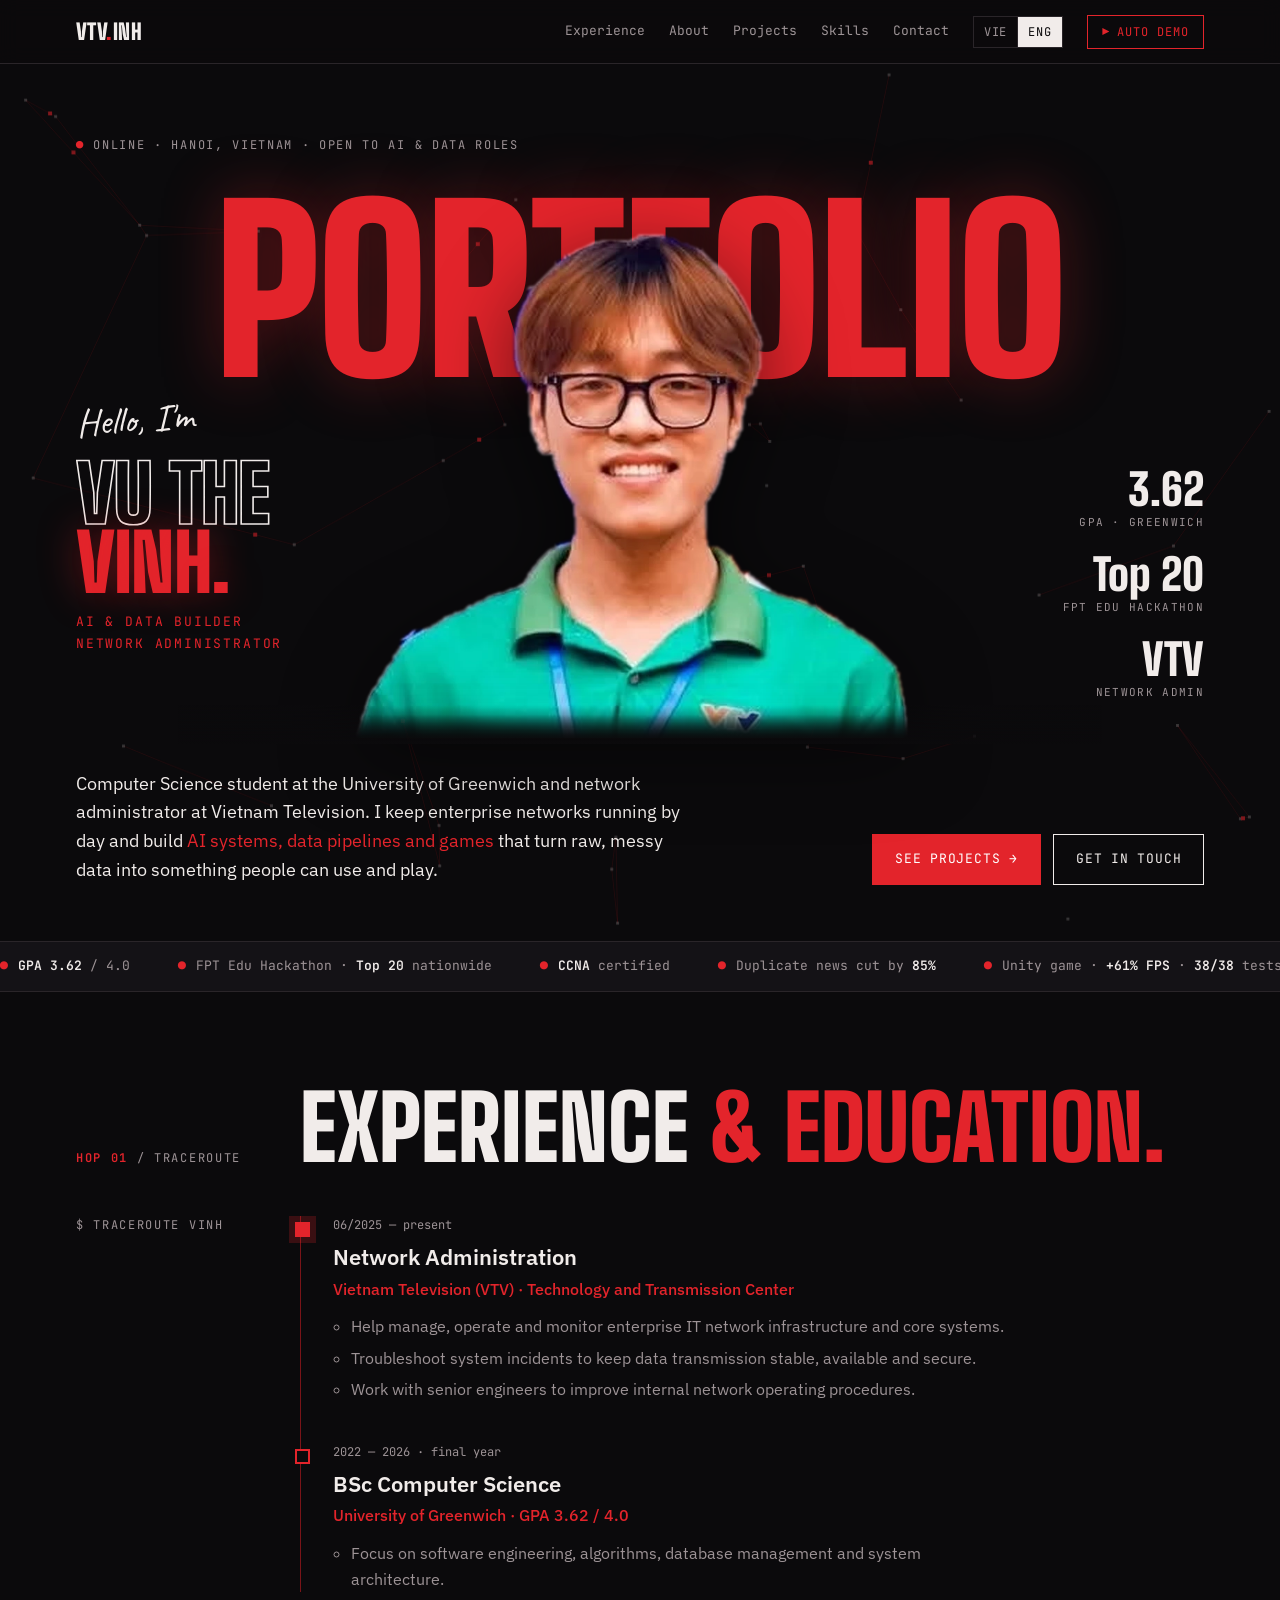
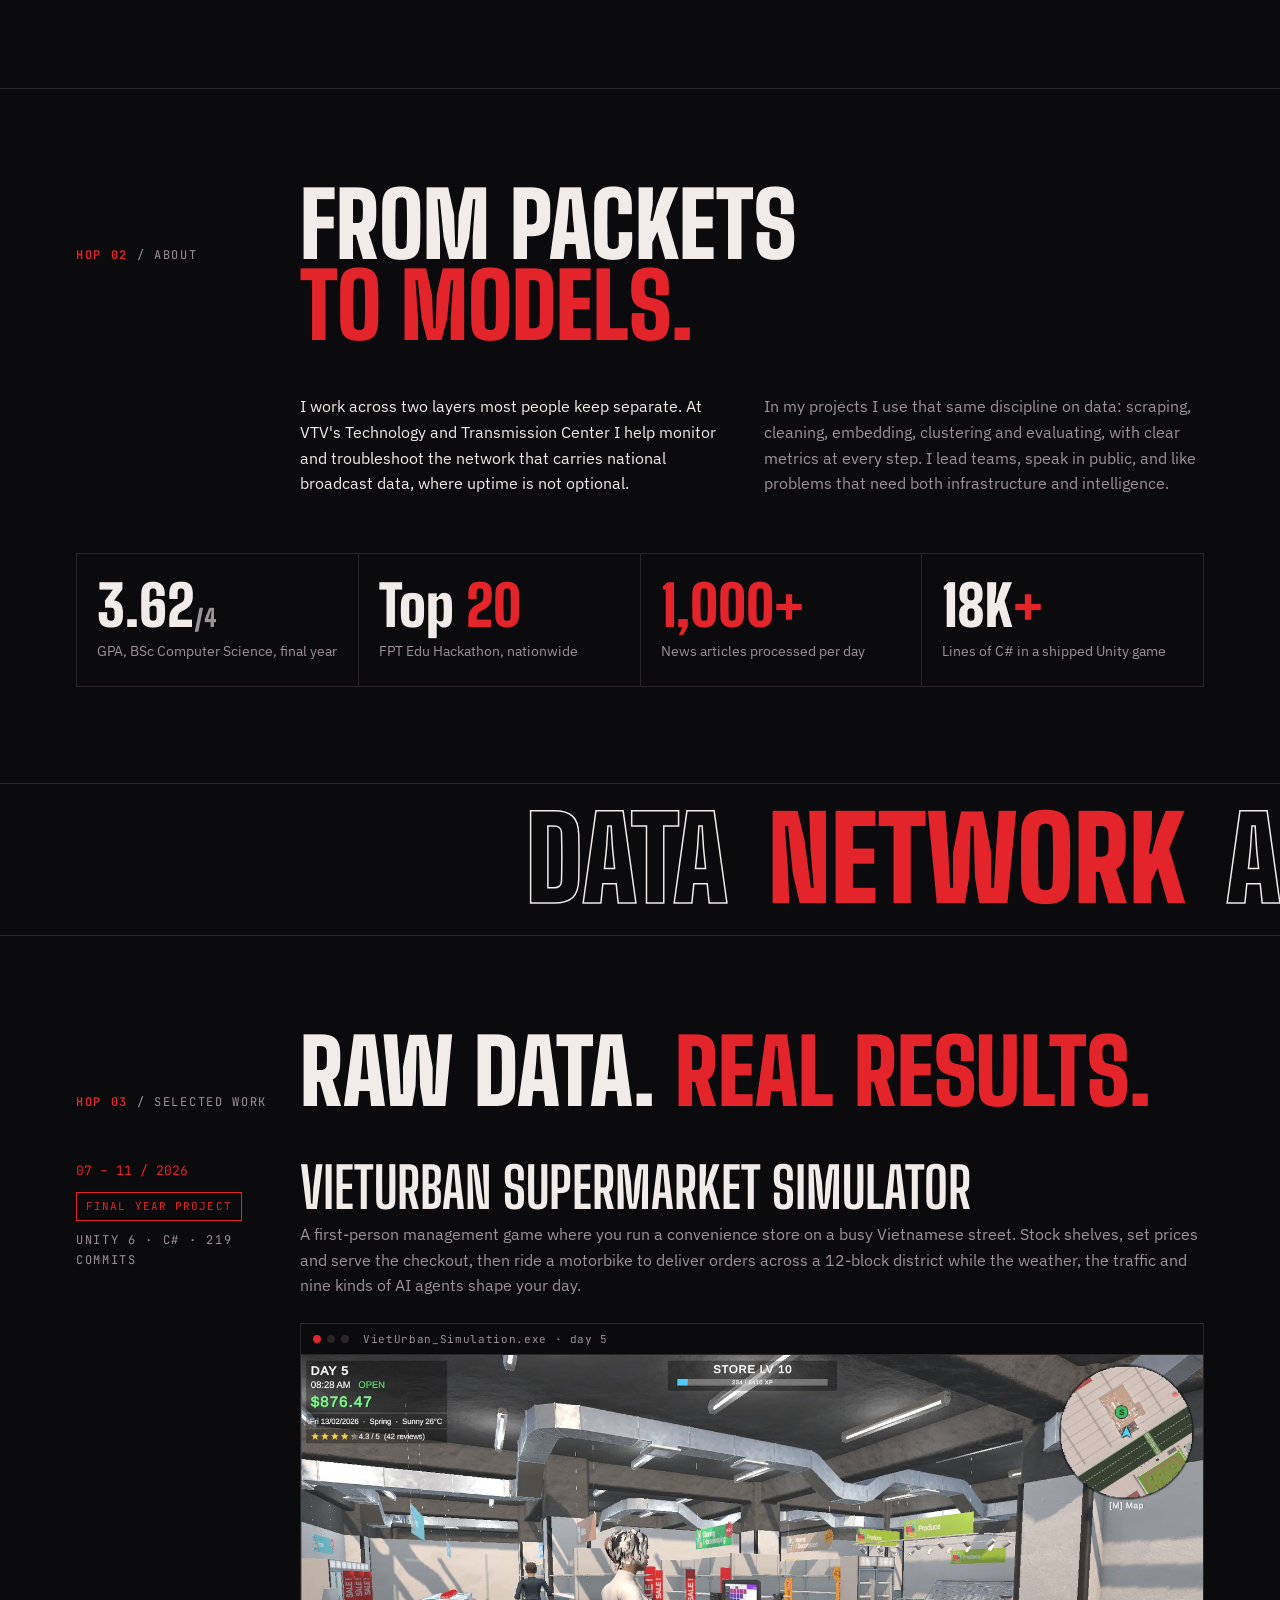
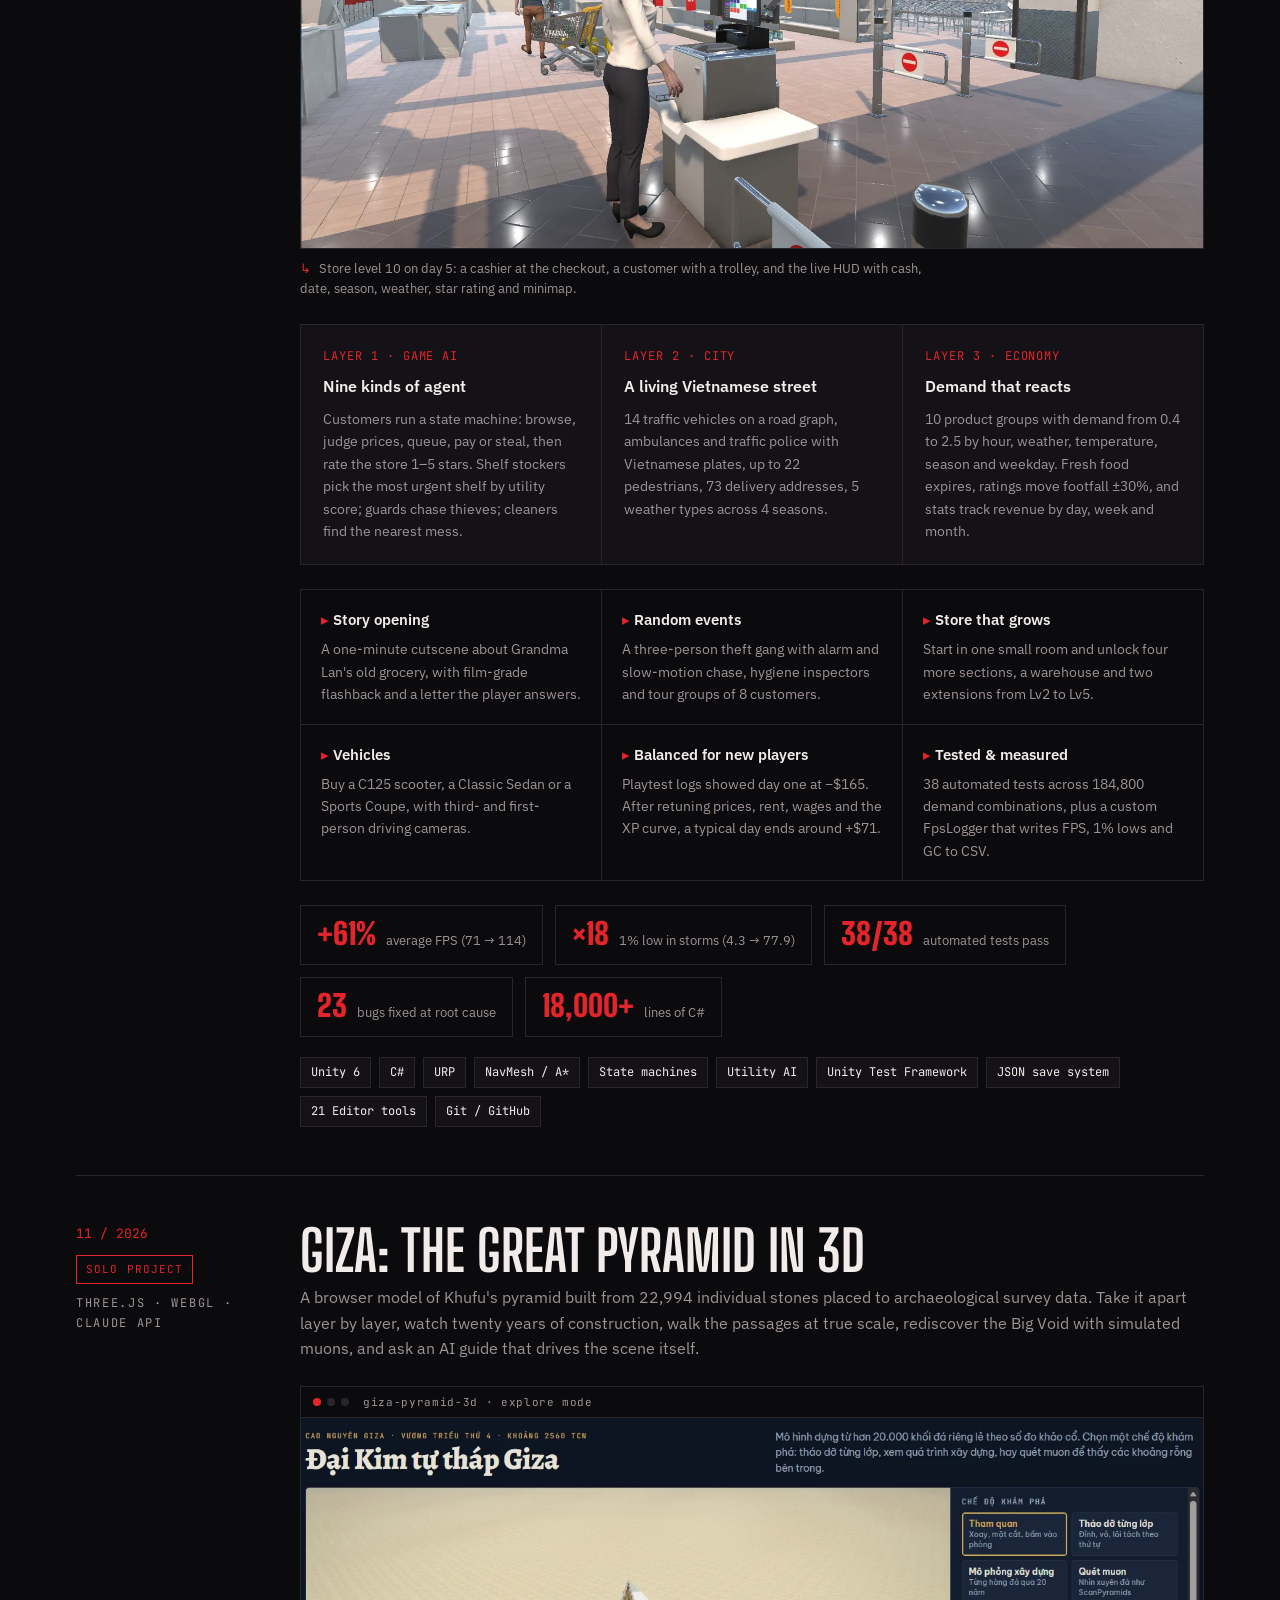
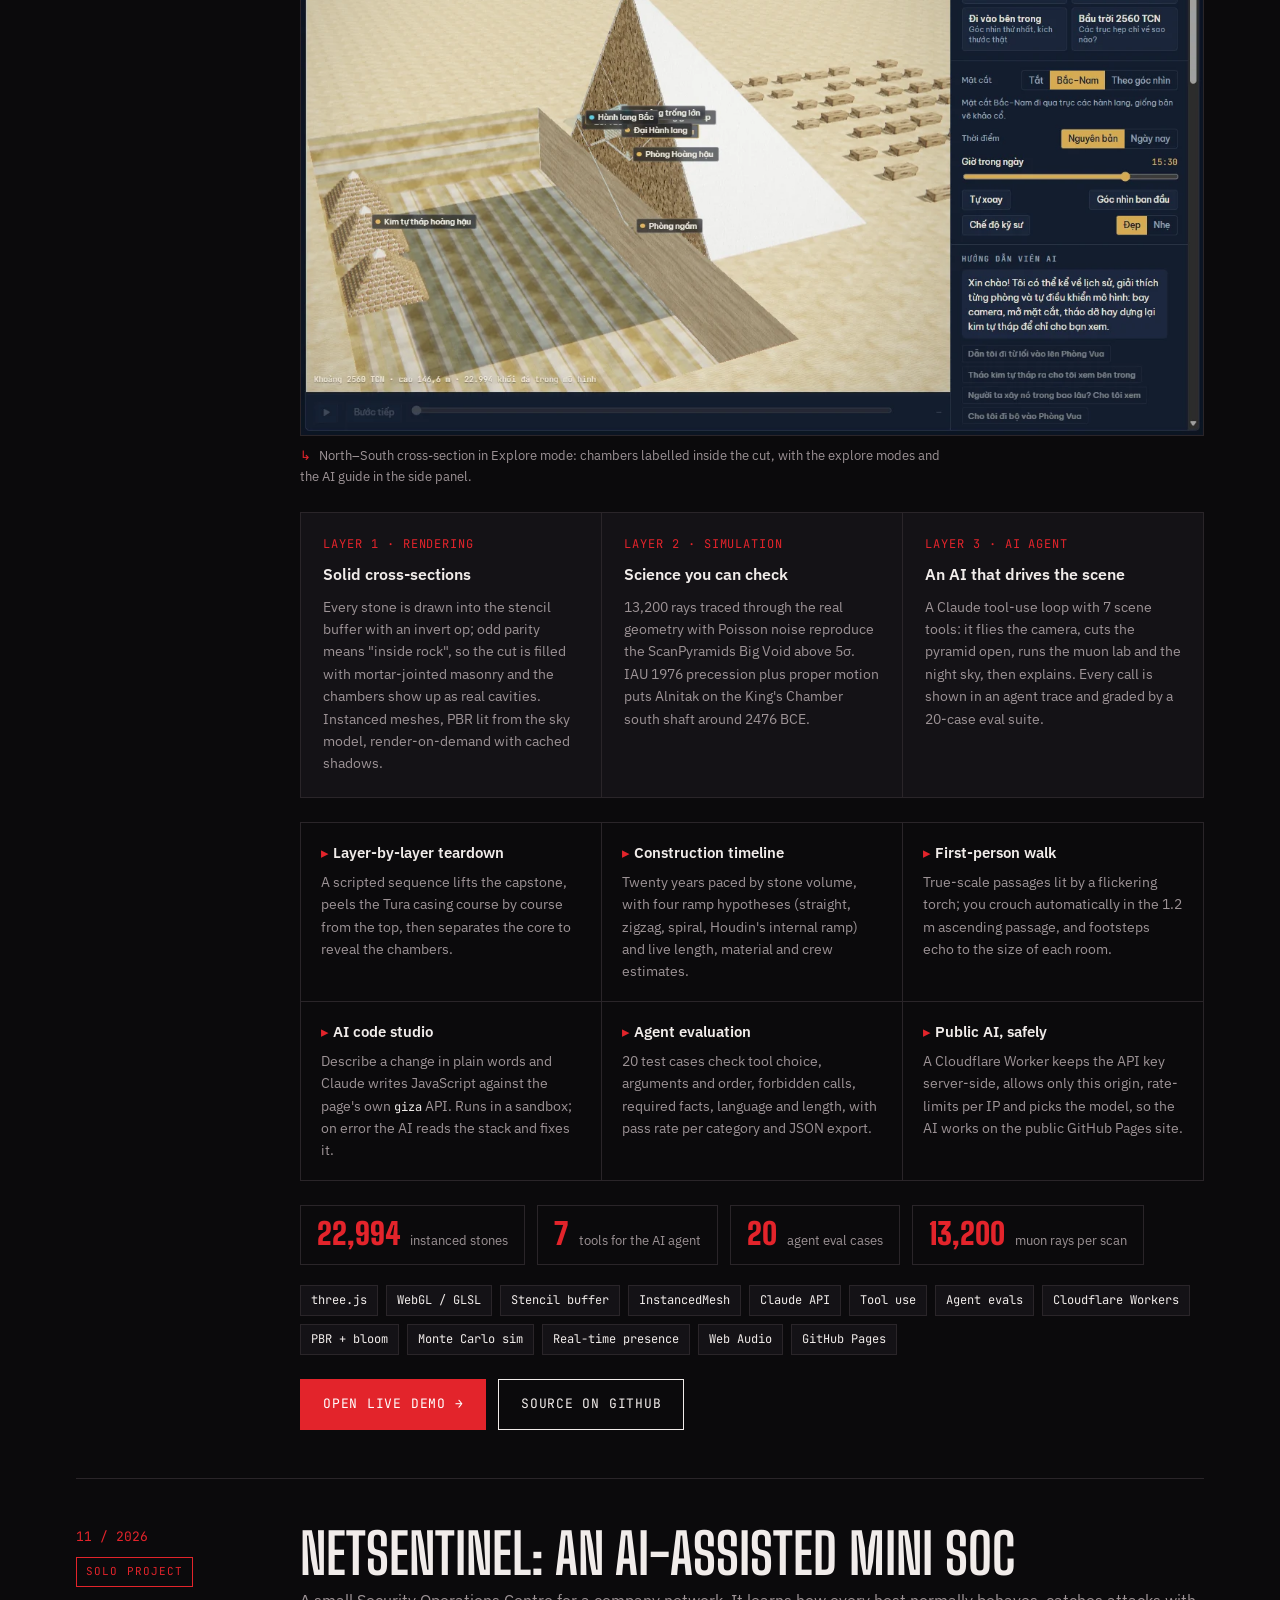
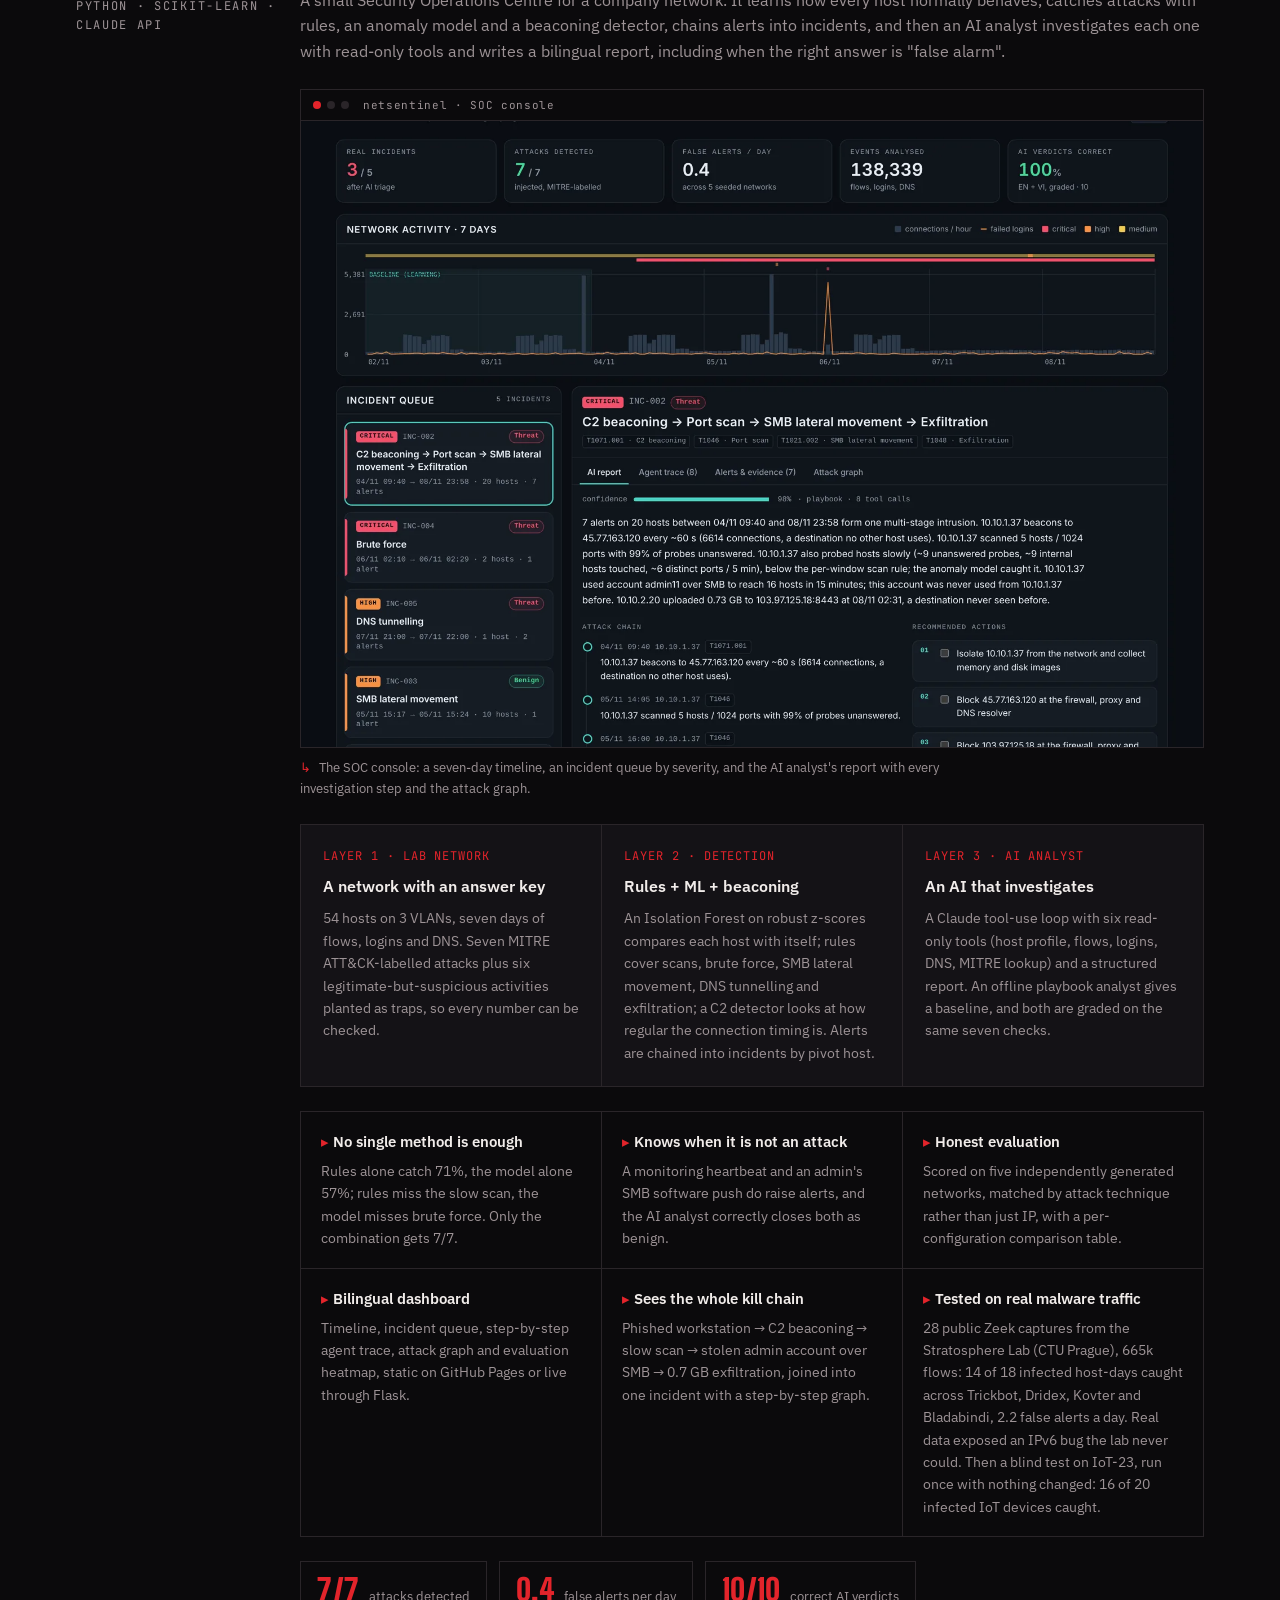
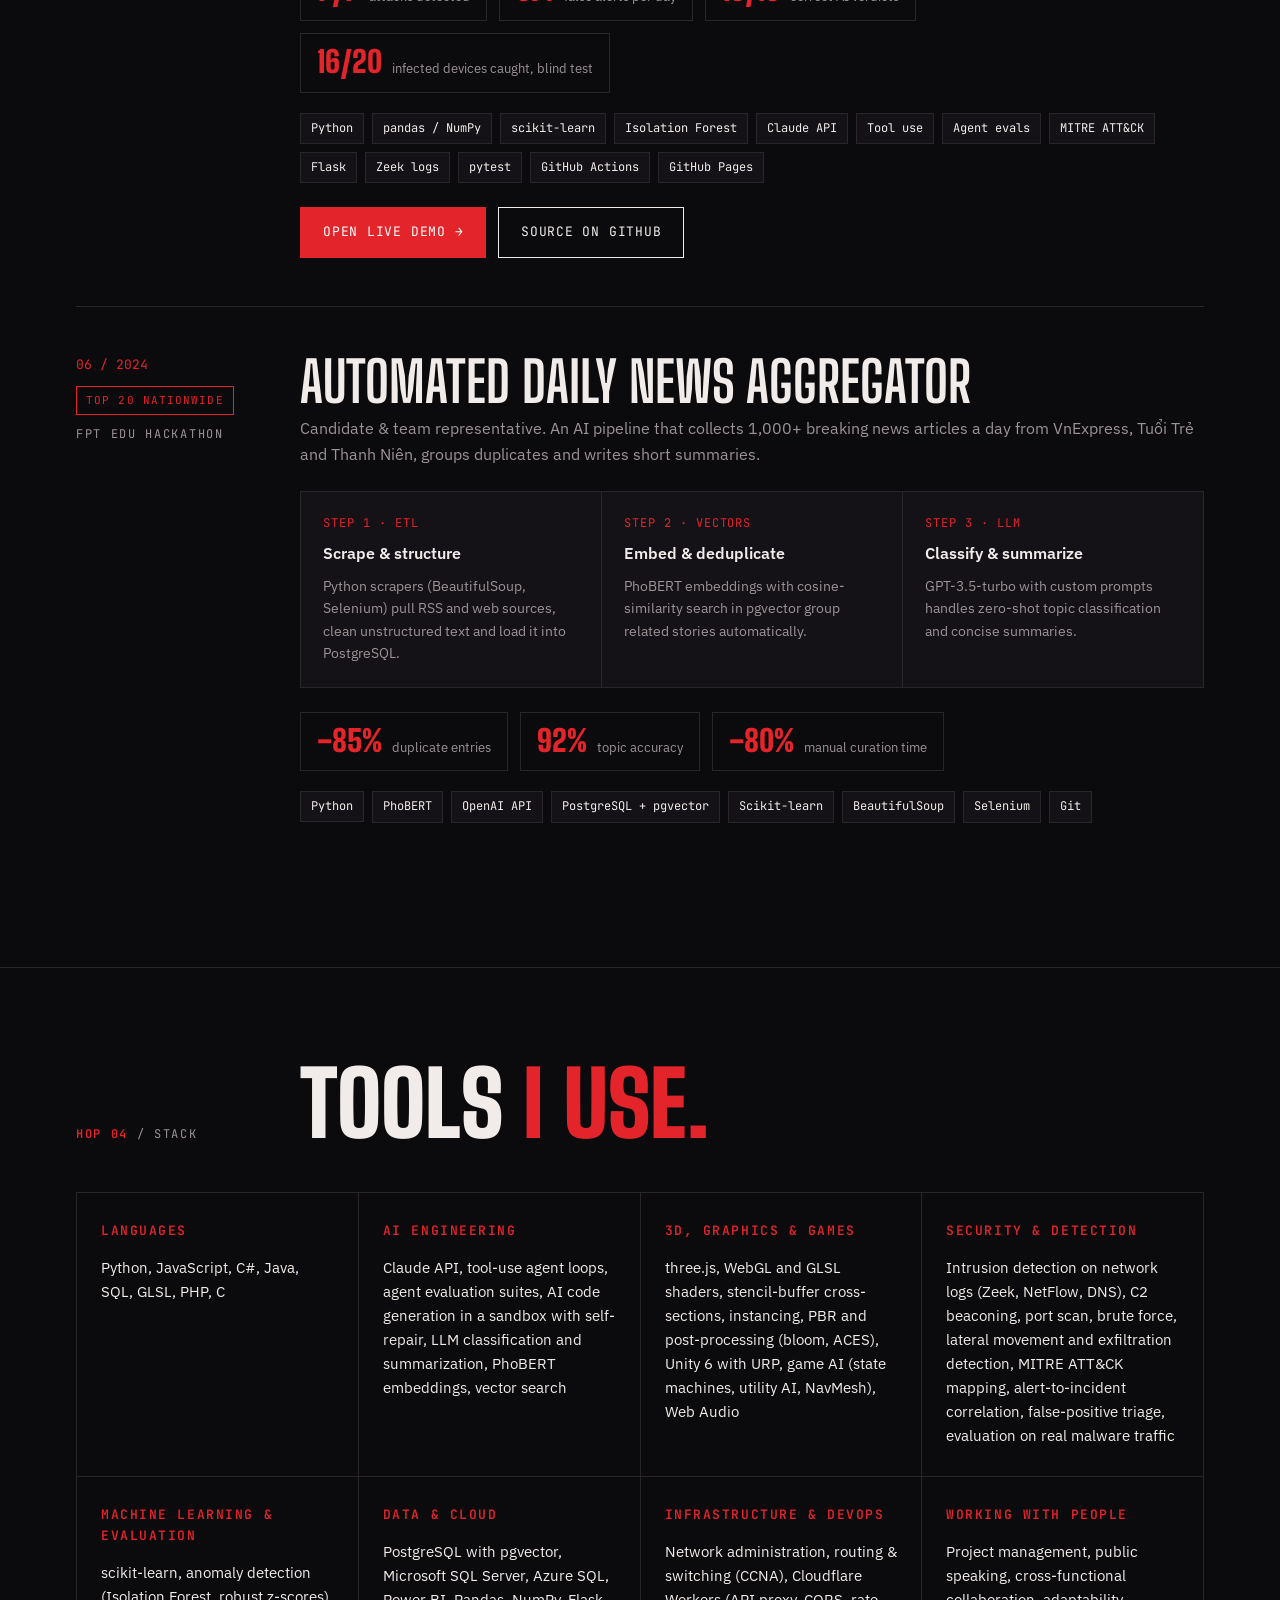
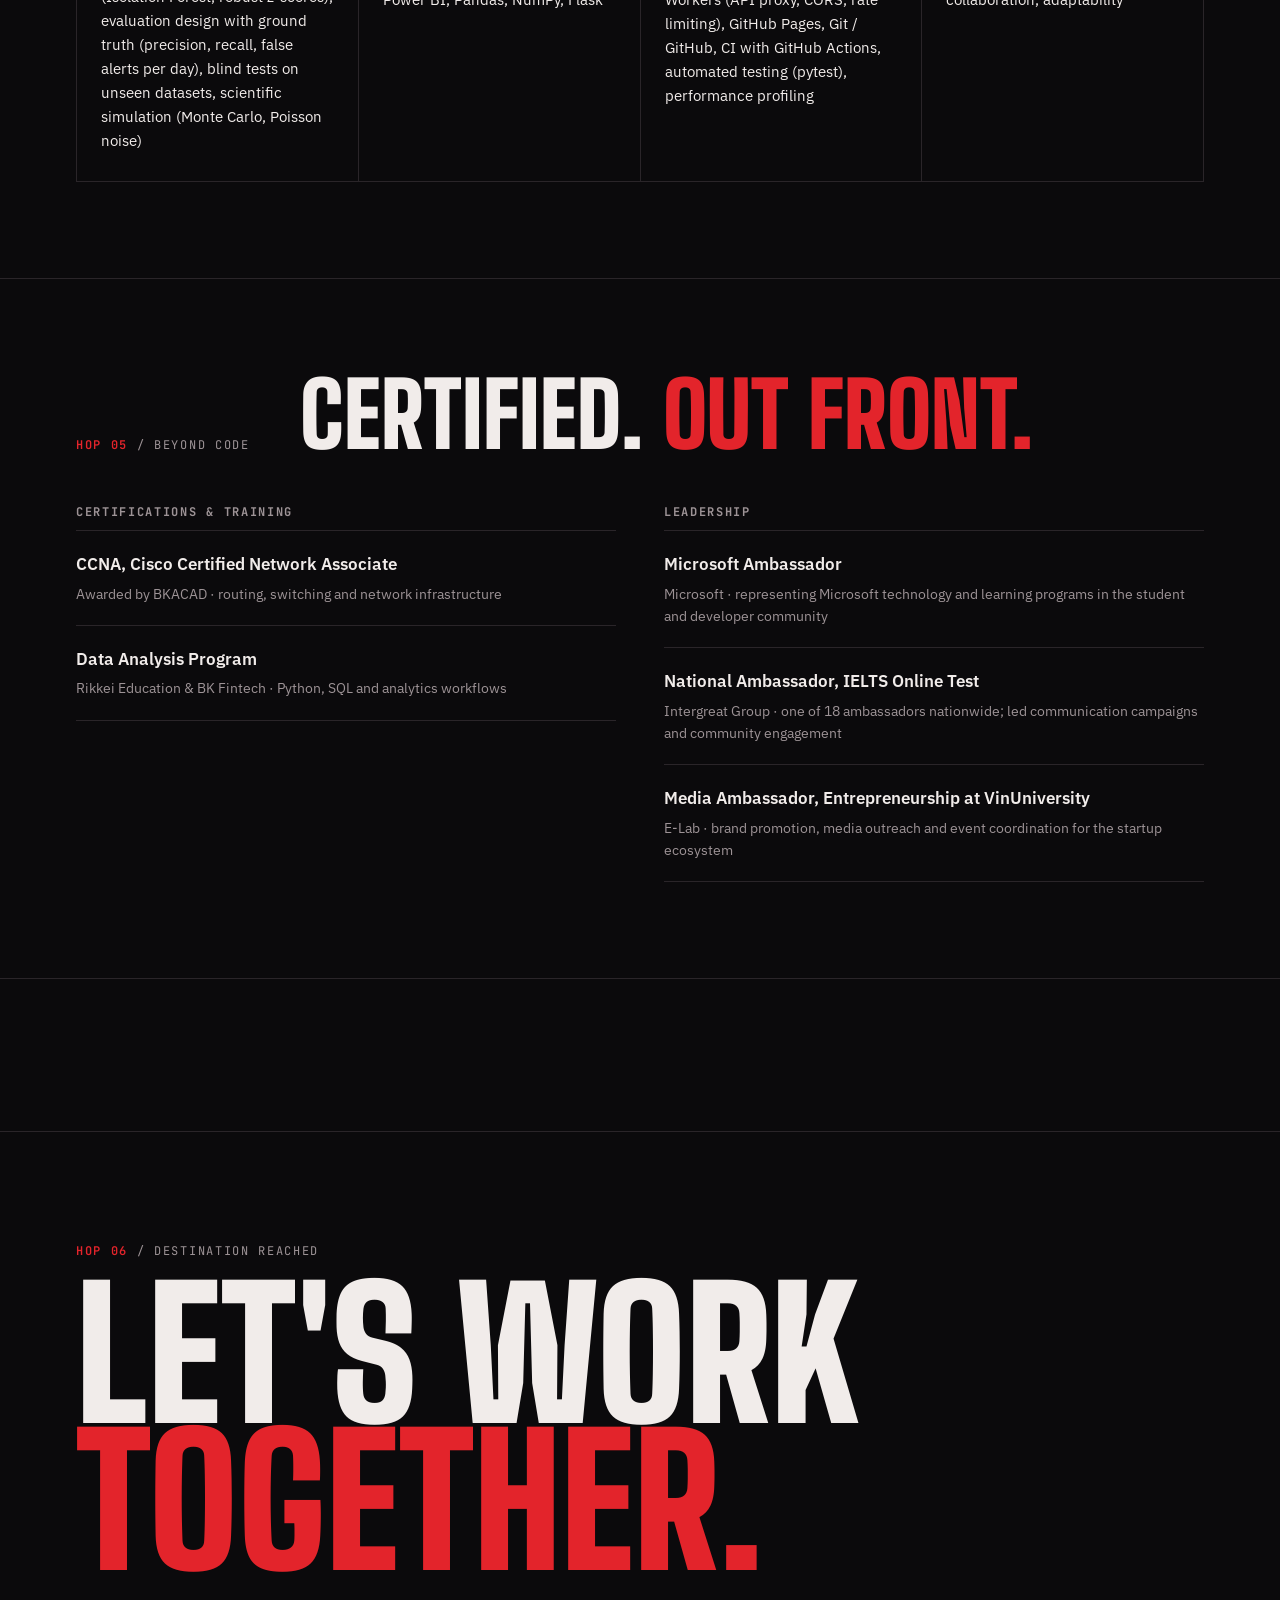
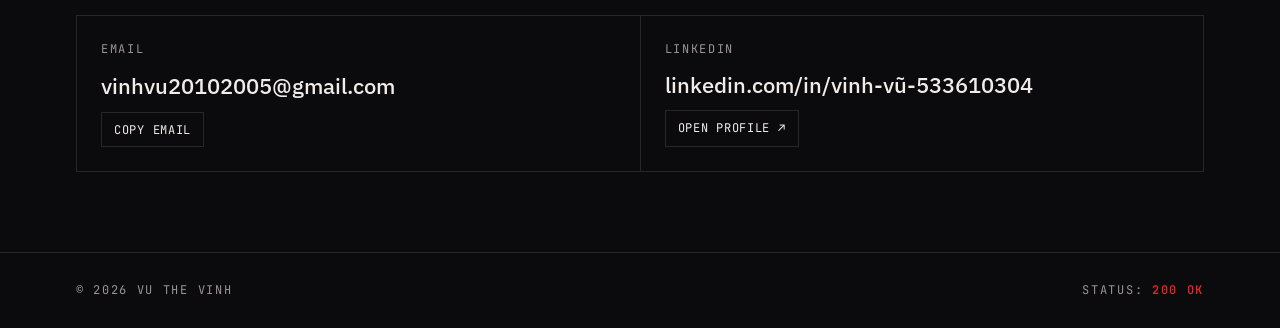
==== commit d19563de: "Skills: security & detection, ML & evaluation Co-Authored-By: Claude Opus 5.5 <noreply@anthropic.com" ====
--- a/index.html
+++ b/index.html
@@ -630,11 +630,13 @@
         <h2 data-vi="Công cụ &lt;span&gt;tôi dùng.&lt;/span&gt;">Tools <span>I use.</span></h2>
       </div>
       <div class="skills">
-        <div class="skill"><h3 data-vi="Ngôn ngữ">Languages</h3><p>JavaScript, Python, C#, Java, SQL, GLSL, PHP, C</p></div>
+        <div class="skill"><h3 data-vi="Ngôn ngữ">Languages</h3><p>Python, JavaScript, C#, Java, SQL, GLSL, PHP, C</p></div>
         <div class="skill"><h3 data-vi="Kỹ thuật AI">AI engineering</h3><p data-vi="Claude API, vòng lặp tác tử dùng công cụ, bộ đánh giá tác tử, AI sinh code chạy trong sandbox và tự sửa lỗi, phân loại và tóm tắt bằng LLM, embedding PhoBERT, tìm kiếm vector">Claude API, tool-use agent loops, agent evaluation suites, AI code generation in a sandbox with self-repair, LLM classification and summarization, PhoBERT embeddings, vector search</p></div>
         <div class="skill"><h3 data-vi="3D, đồ hoạ &amp;amp; game">3D, graphics &amp; games</h3><p data-vi="three.js, WebGL và shader GLSL, mặt cắt bằng stencil buffer, instancing, PBR và hậu kỳ (bloom, ACES), Unity 6 với URP, AI trong game (máy trạng thái, utility AI, NavMesh), Web Audio">three.js, WebGL and GLSL shaders, stencil-buffer cross-sections, instancing, PBR and post-processing (bloom, ACES), Unity 6 with URP, game AI (state machines, utility AI, NavMesh), Web Audio</p></div>
-        <div class="skill"><h3 data-vi="Dữ liệu &amp;amp; đám mây">Data &amp; cloud</h3><p data-vi="PostgreSQL với pgvector, Microsoft SQL Server, Azure SQL, Power BI, Pandas, scikit-learn, mô phỏng khoa học (Monte Carlo, nhiễu Poisson)">PostgreSQL with pgvector, Microsoft SQL Server, Azure SQL, Power BI, Pandas, scikit-learn, scientific simulation (Monte Carlo, Poisson noise)</p></div>
-        <div class="skill"><h3 data-vi="Hạ tầng &amp;amp; DevOps">Infrastructure &amp; DevOps</h3><p data-vi="Quản trị mạng, định tuyến &amp;amp; chuyển mạch (CCNA), Cloudflare Workers (proxy API, CORS, giới hạn lượt gọi), GitHub Pages, Git / GitHub, kiểm thử tự động, đo và tối ưu hiệu năng">Network administration, routing &amp; switching (CCNA), Cloudflare Workers (API proxy, CORS, rate limiting), GitHub Pages, Git / GitHub, automated testing, performance profiling</p></div>
+        <div class="skill"><h3 data-vi="Bảo mật &amp;amp; phát hiện tấn công">Security &amp; detection</h3><p data-vi="Phát hiện xâm nhập trên log mạng (Zeek, NetFlow, DNS), phát hiện beaconing C2, quét cổng, brute force, di chuyển ngang và rò rỉ dữ liệu, gắn nhãn MITRE ATT&amp;amp;CK, gom cảnh báo thành sự cố, phân loại báo động giả, đánh giá trên lưu lượng mã độc thật">Intrusion detection on network logs (Zeek, NetFlow, DNS), C2 beaconing, port scan, brute force, lateral movement and exfiltration detection, MITRE ATT&amp;CK mapping, alert-to-incident correlation, false-positive triage, evaluation on real malware traffic</p></div>
+        <div class="skill"><h3 data-vi="Học máy &amp;amp; đánh giá">Machine learning &amp; evaluation</h3><p data-vi="scikit-learn, phát hiện bất thường (Isolation Forest, robust z-score), thiết kế đánh giá có đáp án (precision, recall, báo nhầm/ngày), kiểm tra mù trên bộ dữ liệu chưa từng thấy, mô phỏng khoa học (Monte Carlo, nhiễu Poisson)">scikit-learn, anomaly detection (Isolation Forest, robust z-scores), evaluation design with ground truth (precision, recall, false alerts per day), blind tests on unseen datasets, scientific simulation (Monte Carlo, Poisson noise)</p></div>
+        <div class="skill"><h3 data-vi="Dữ liệu &amp;amp; đám mây">Data &amp; cloud</h3><p data-vi="PostgreSQL với pgvector, Microsoft SQL Server, Azure SQL, Power BI, Pandas, NumPy, Flask">PostgreSQL with pgvector, Microsoft SQL Server, Azure SQL, Power BI, Pandas, NumPy, Flask</p></div>
+        <div class="skill"><h3 data-vi="Hạ tầng &amp;amp; DevOps">Infrastructure &amp; DevOps</h3><p data-vi="Quản trị mạng, định tuyến &amp;amp; chuyển mạch (CCNA), Cloudflare Workers (proxy API, CORS, giới hạn lượt gọi), GitHub Pages, Git / GitHub, CI với GitHub Actions, kiểm thử tự động (pytest), đo và tối ưu hiệu năng">Network administration, routing &amp; switching (CCNA), Cloudflare Workers (API proxy, CORS, rate limiting), GitHub Pages, Git / GitHub, CI with GitHub Actions, automated testing (pytest), performance profiling</p></div>
         <div class="skill"><h3 data-vi="Làm việc với con người">Working with people</h3><p data-vi="Quản lý dự án, nói trước đám đông, phối hợp liên phòng ban, thích nghi nhanh">Project management, public speaking, cross-functional collaboration, adaptability</p></div>
       </div>
     </div>
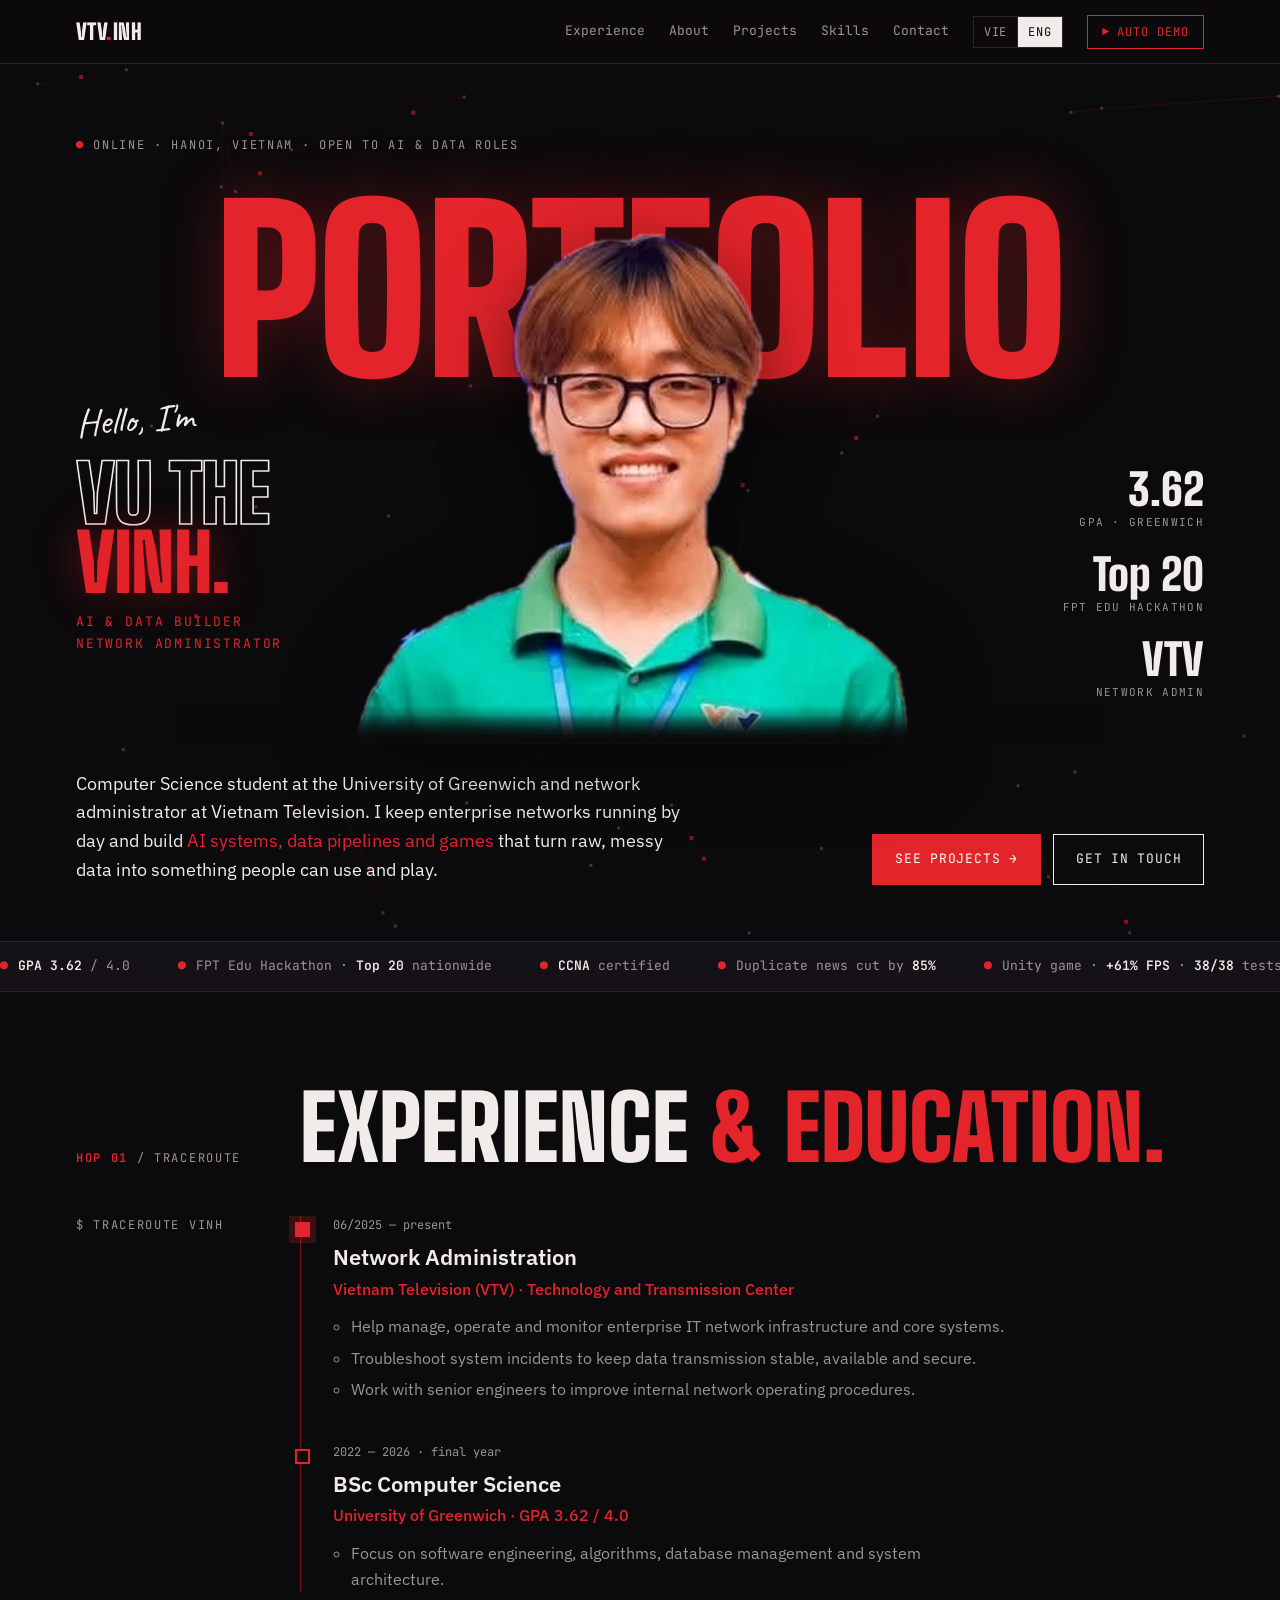
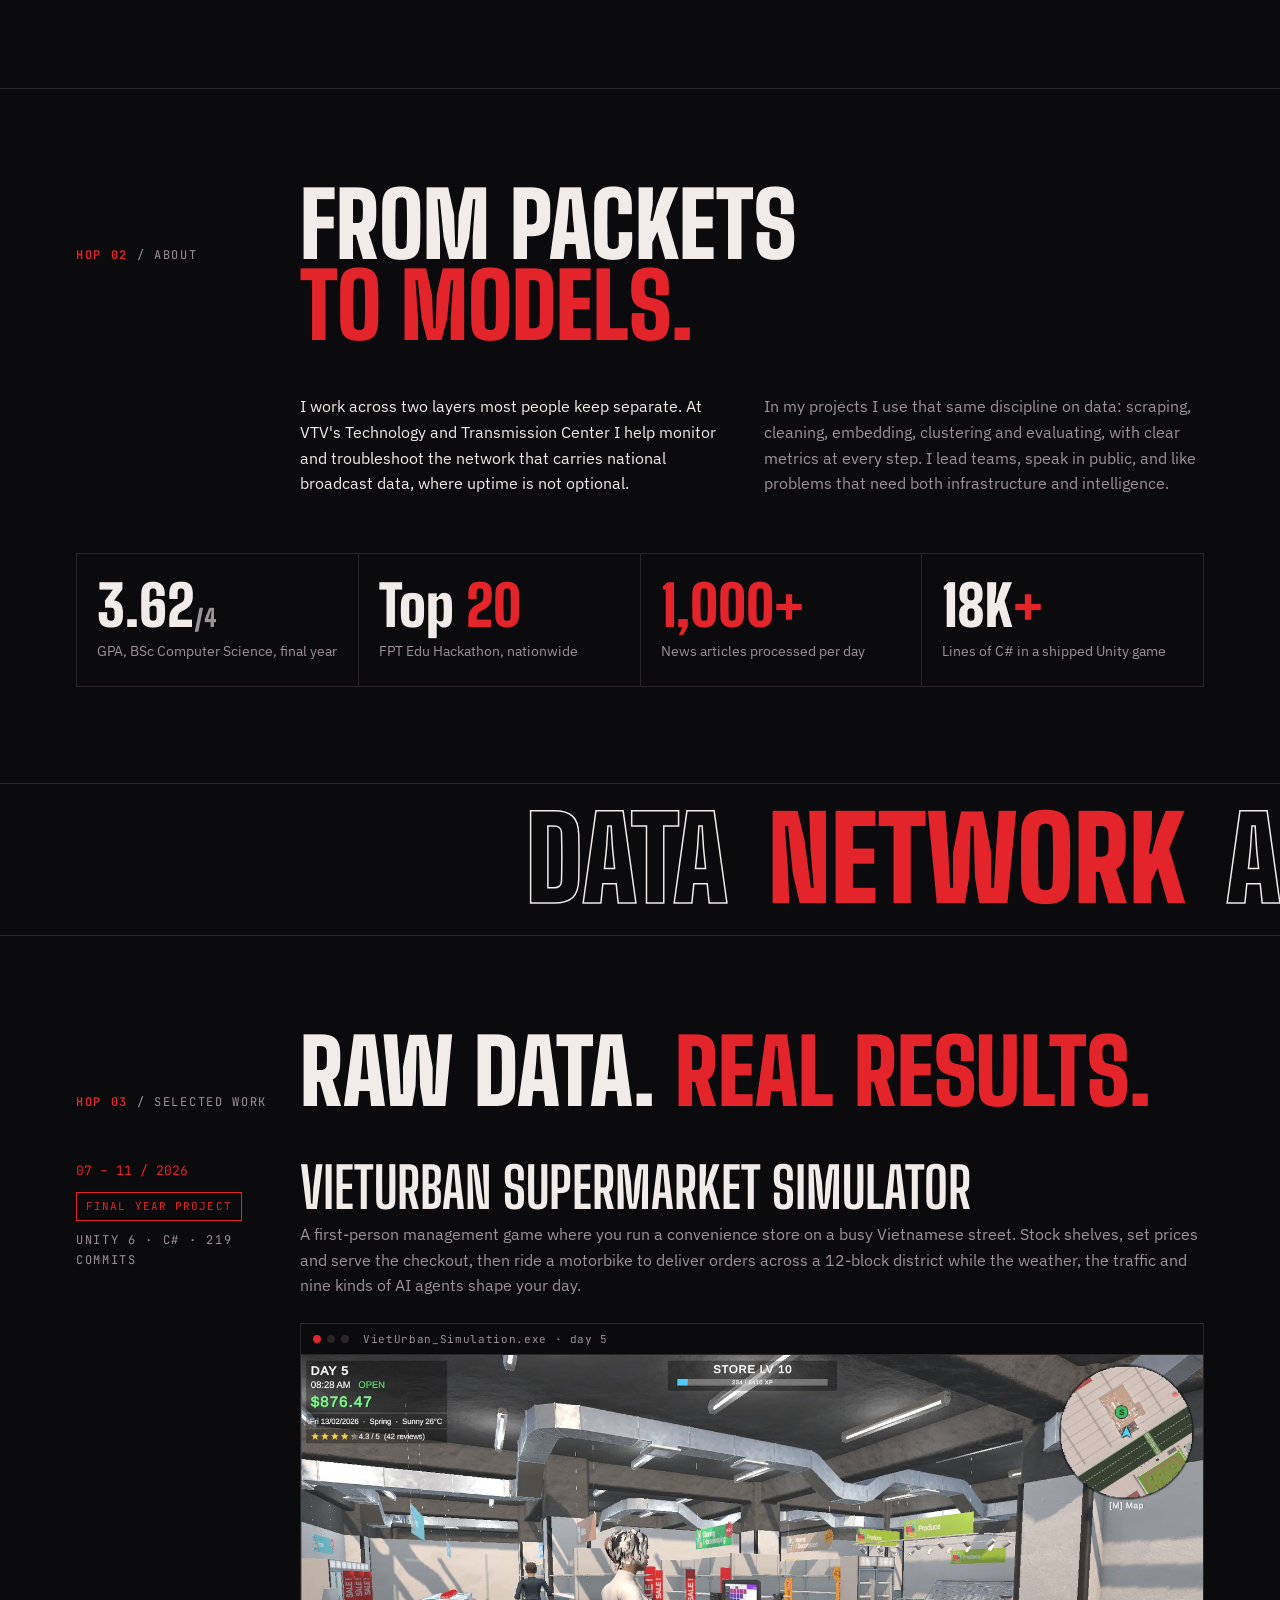
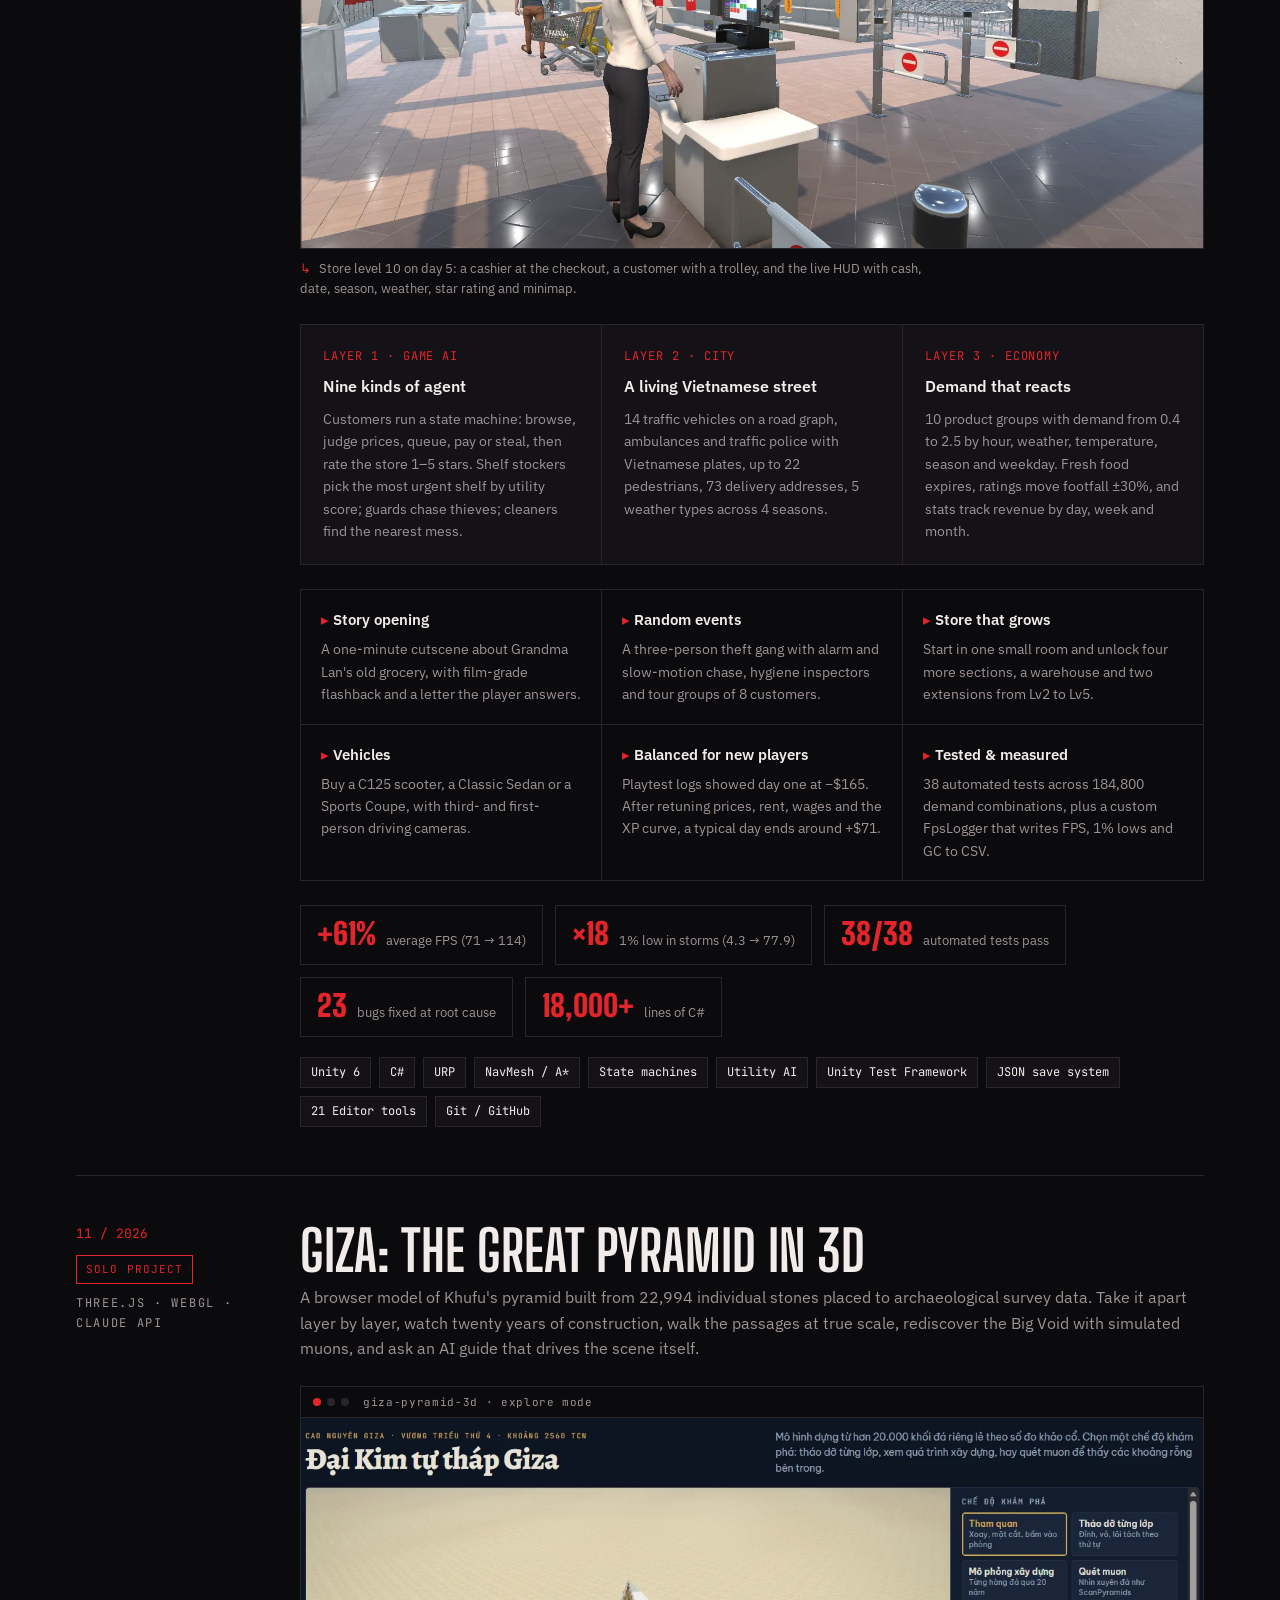
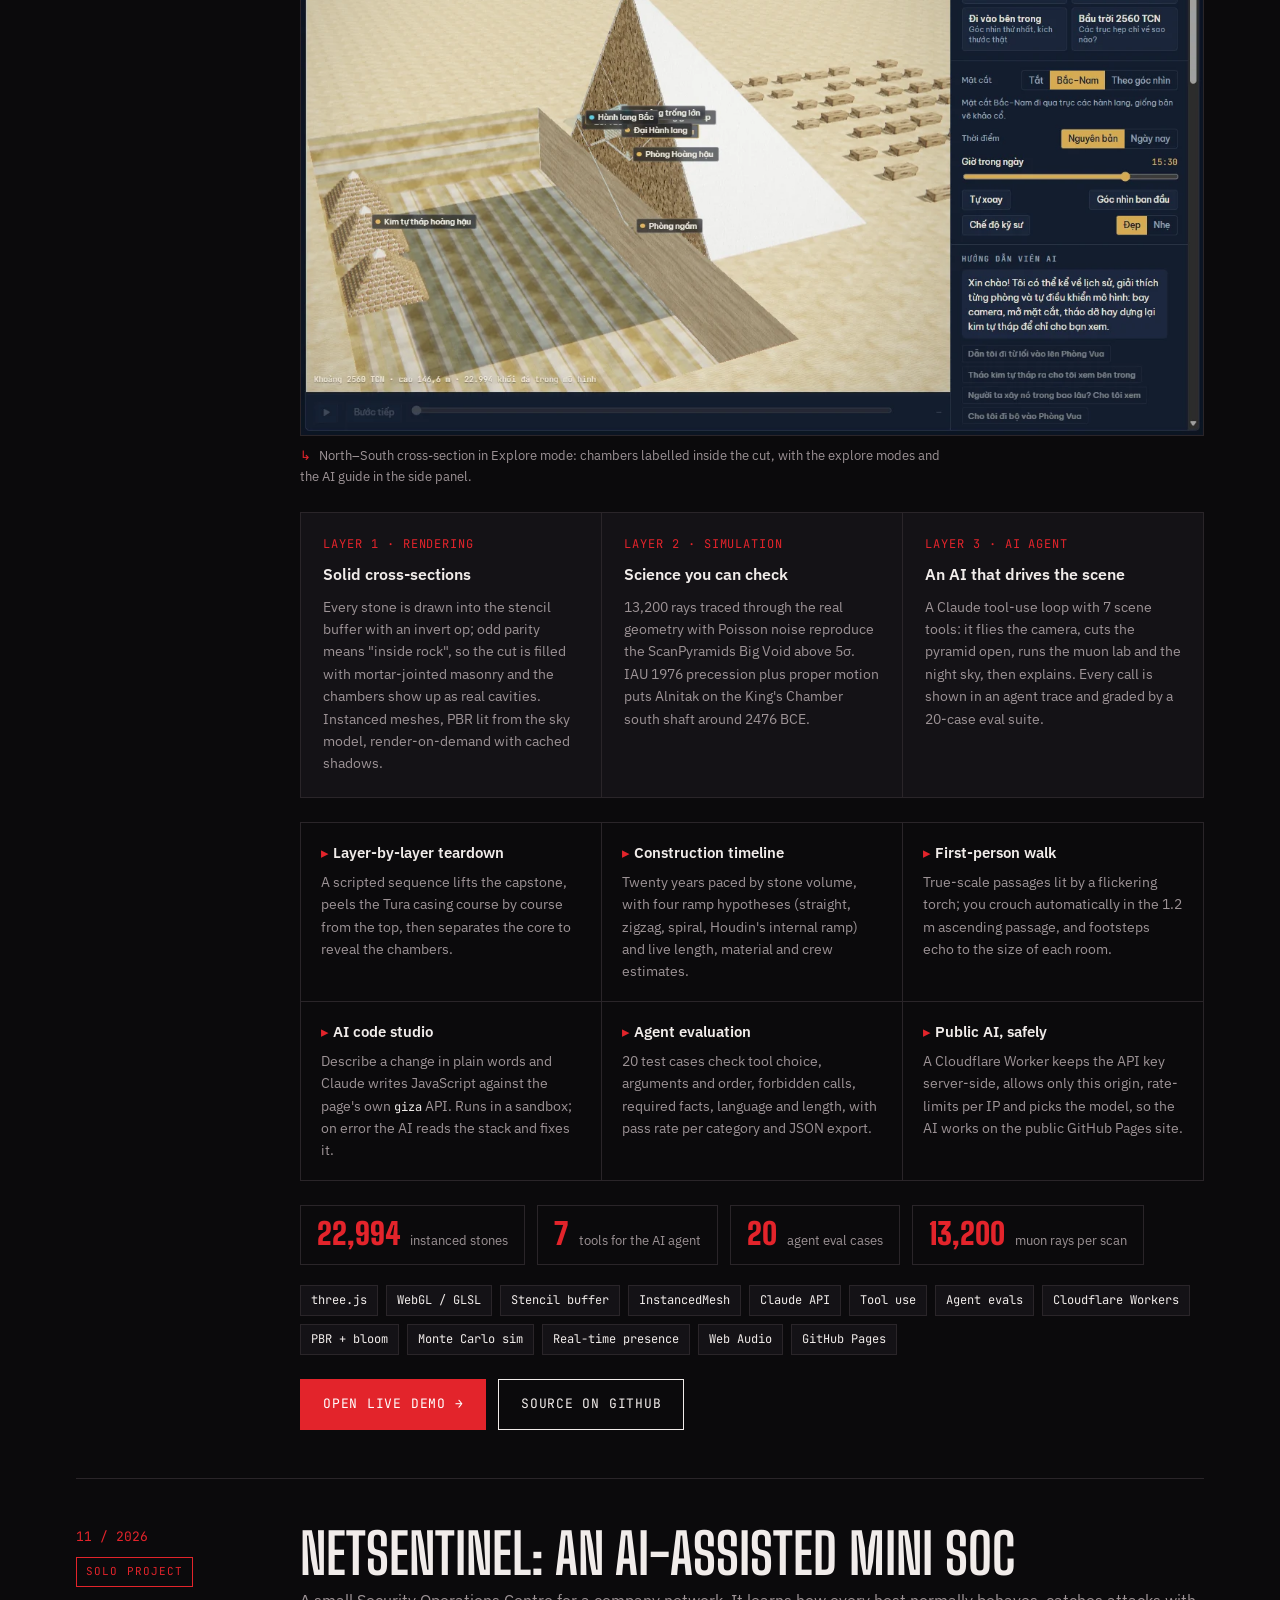
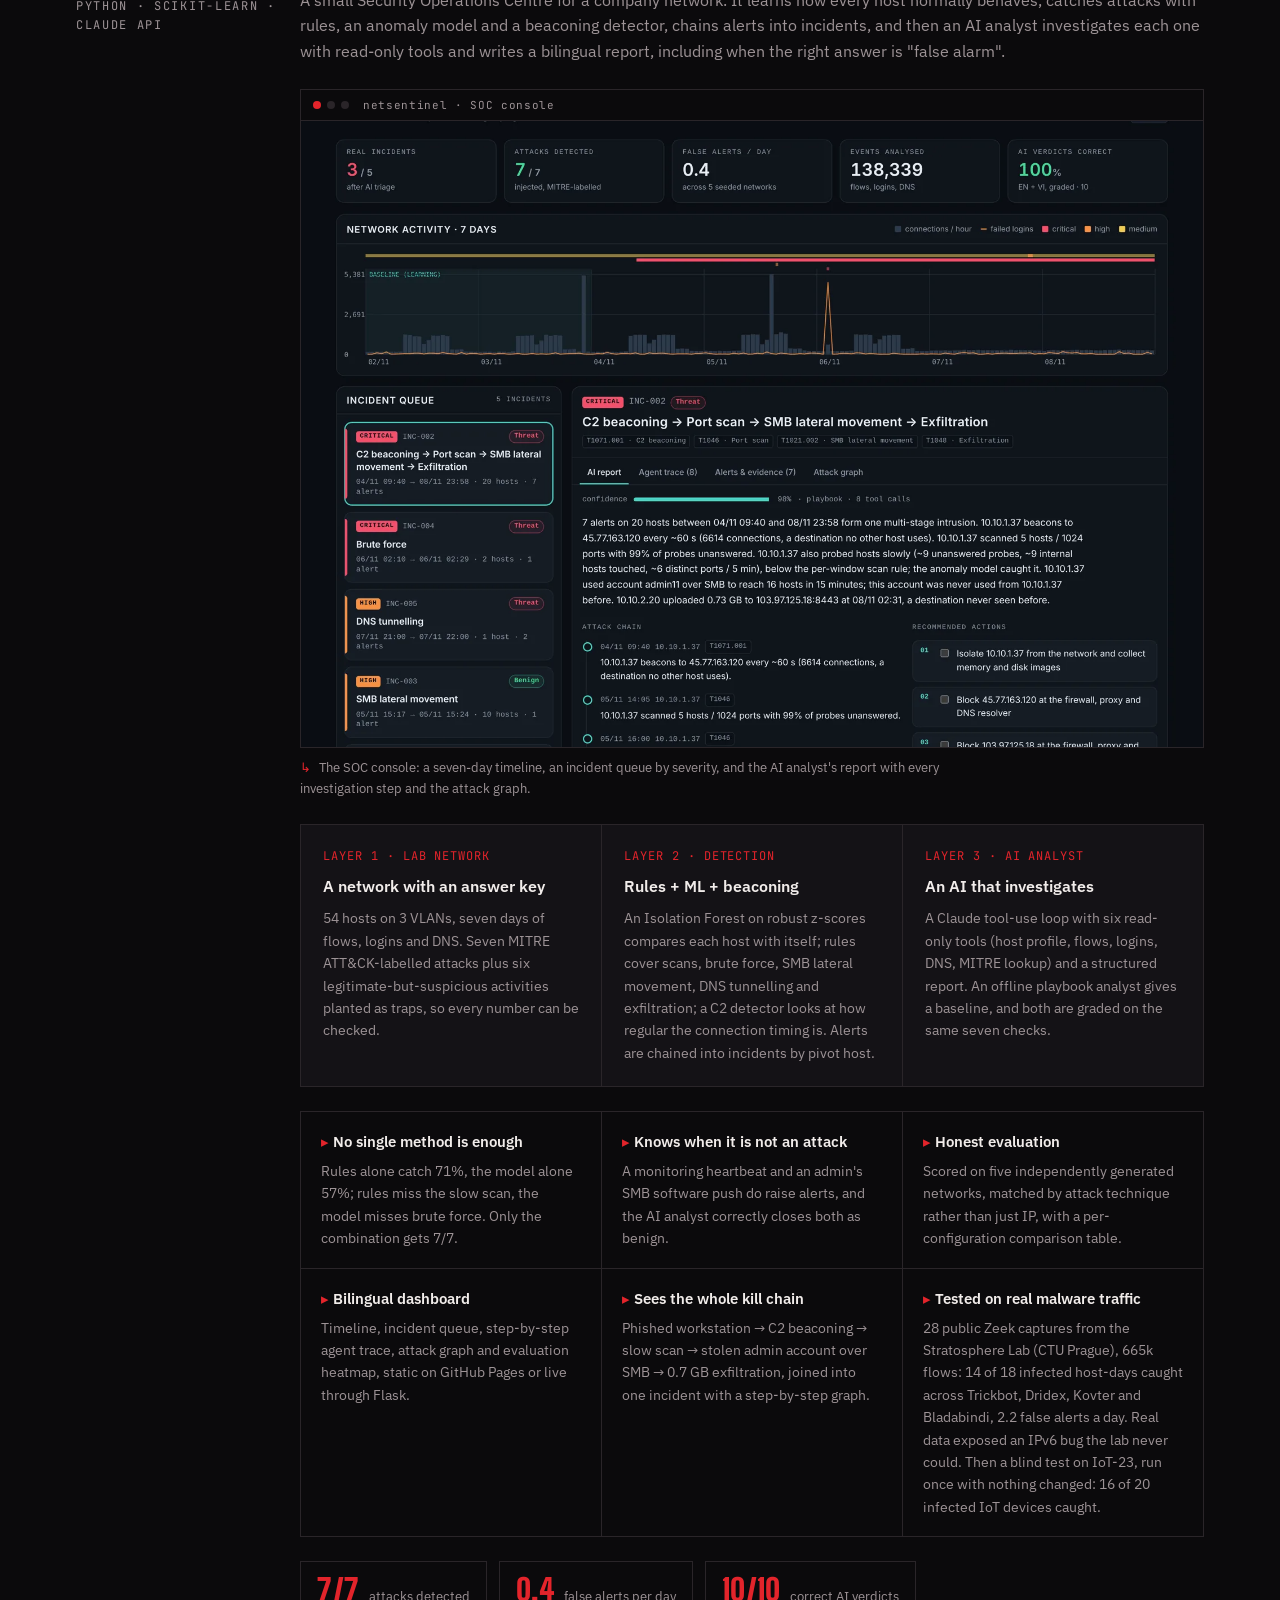
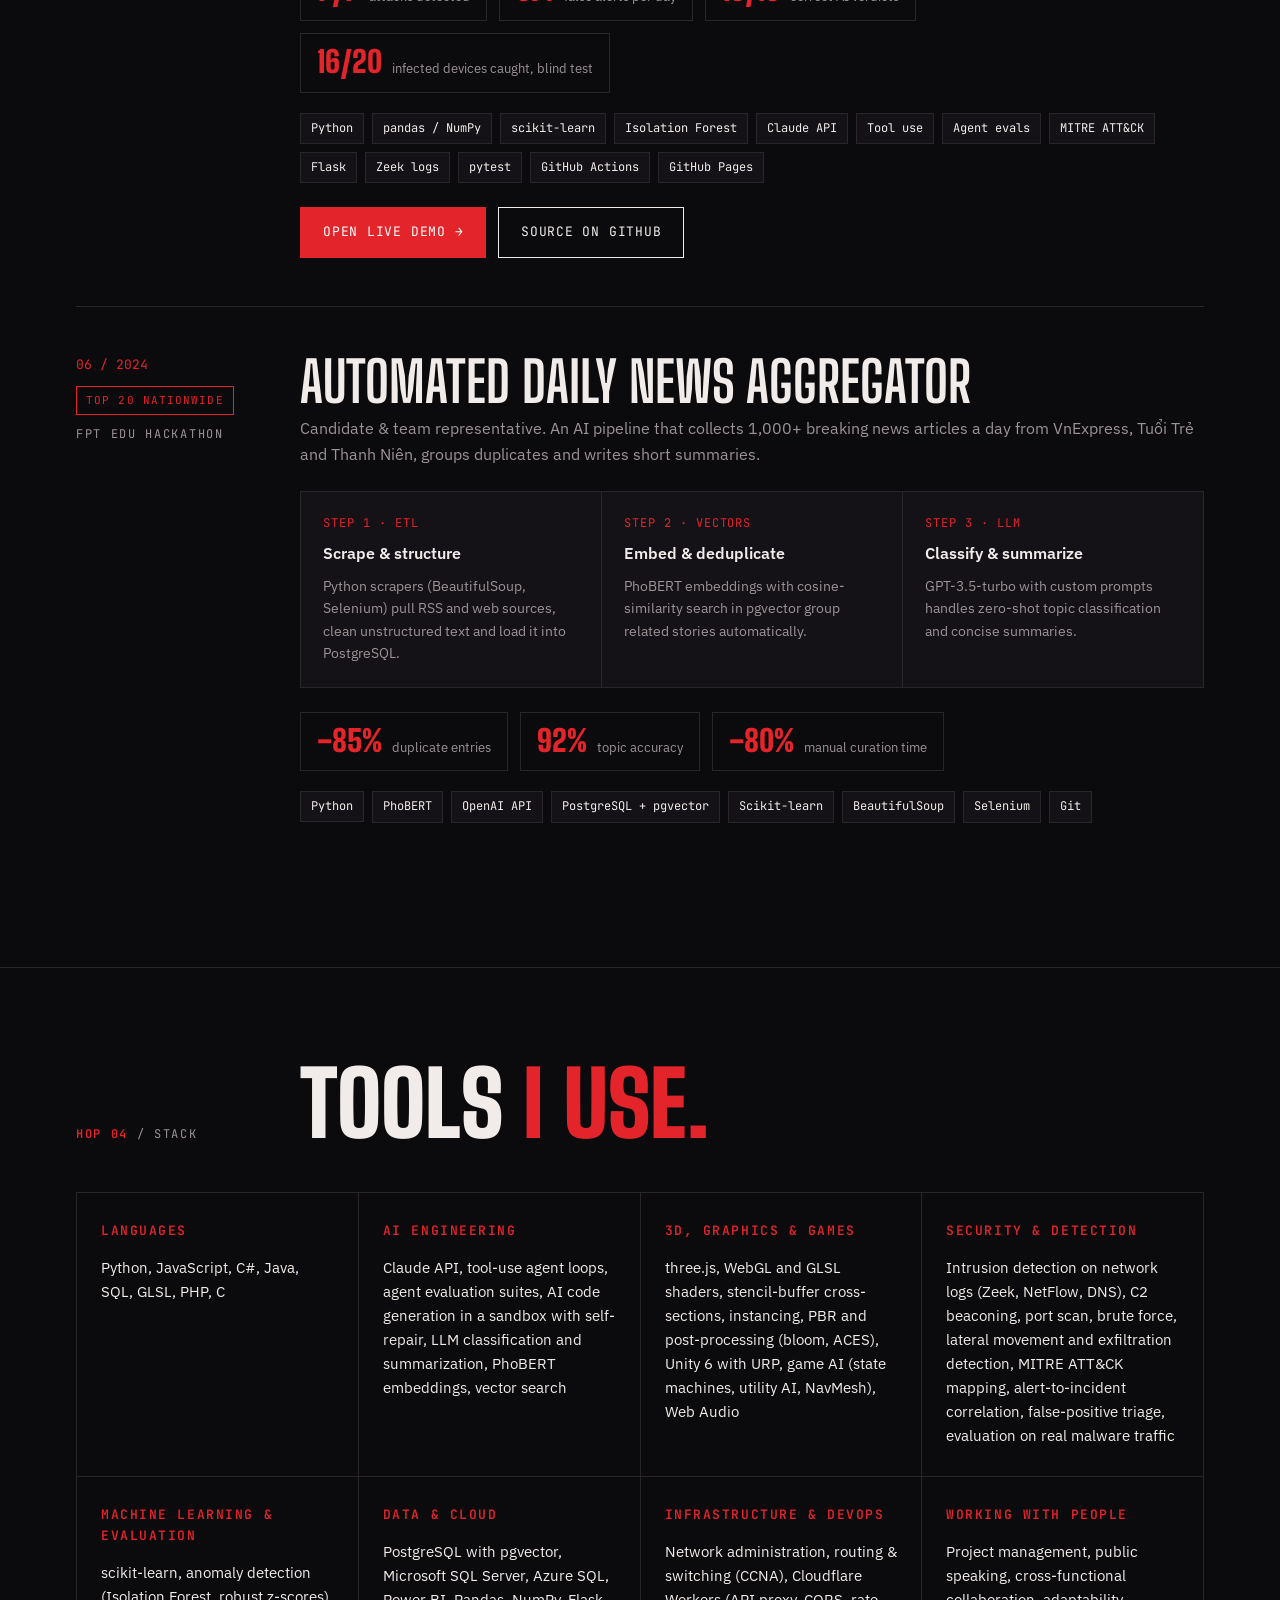
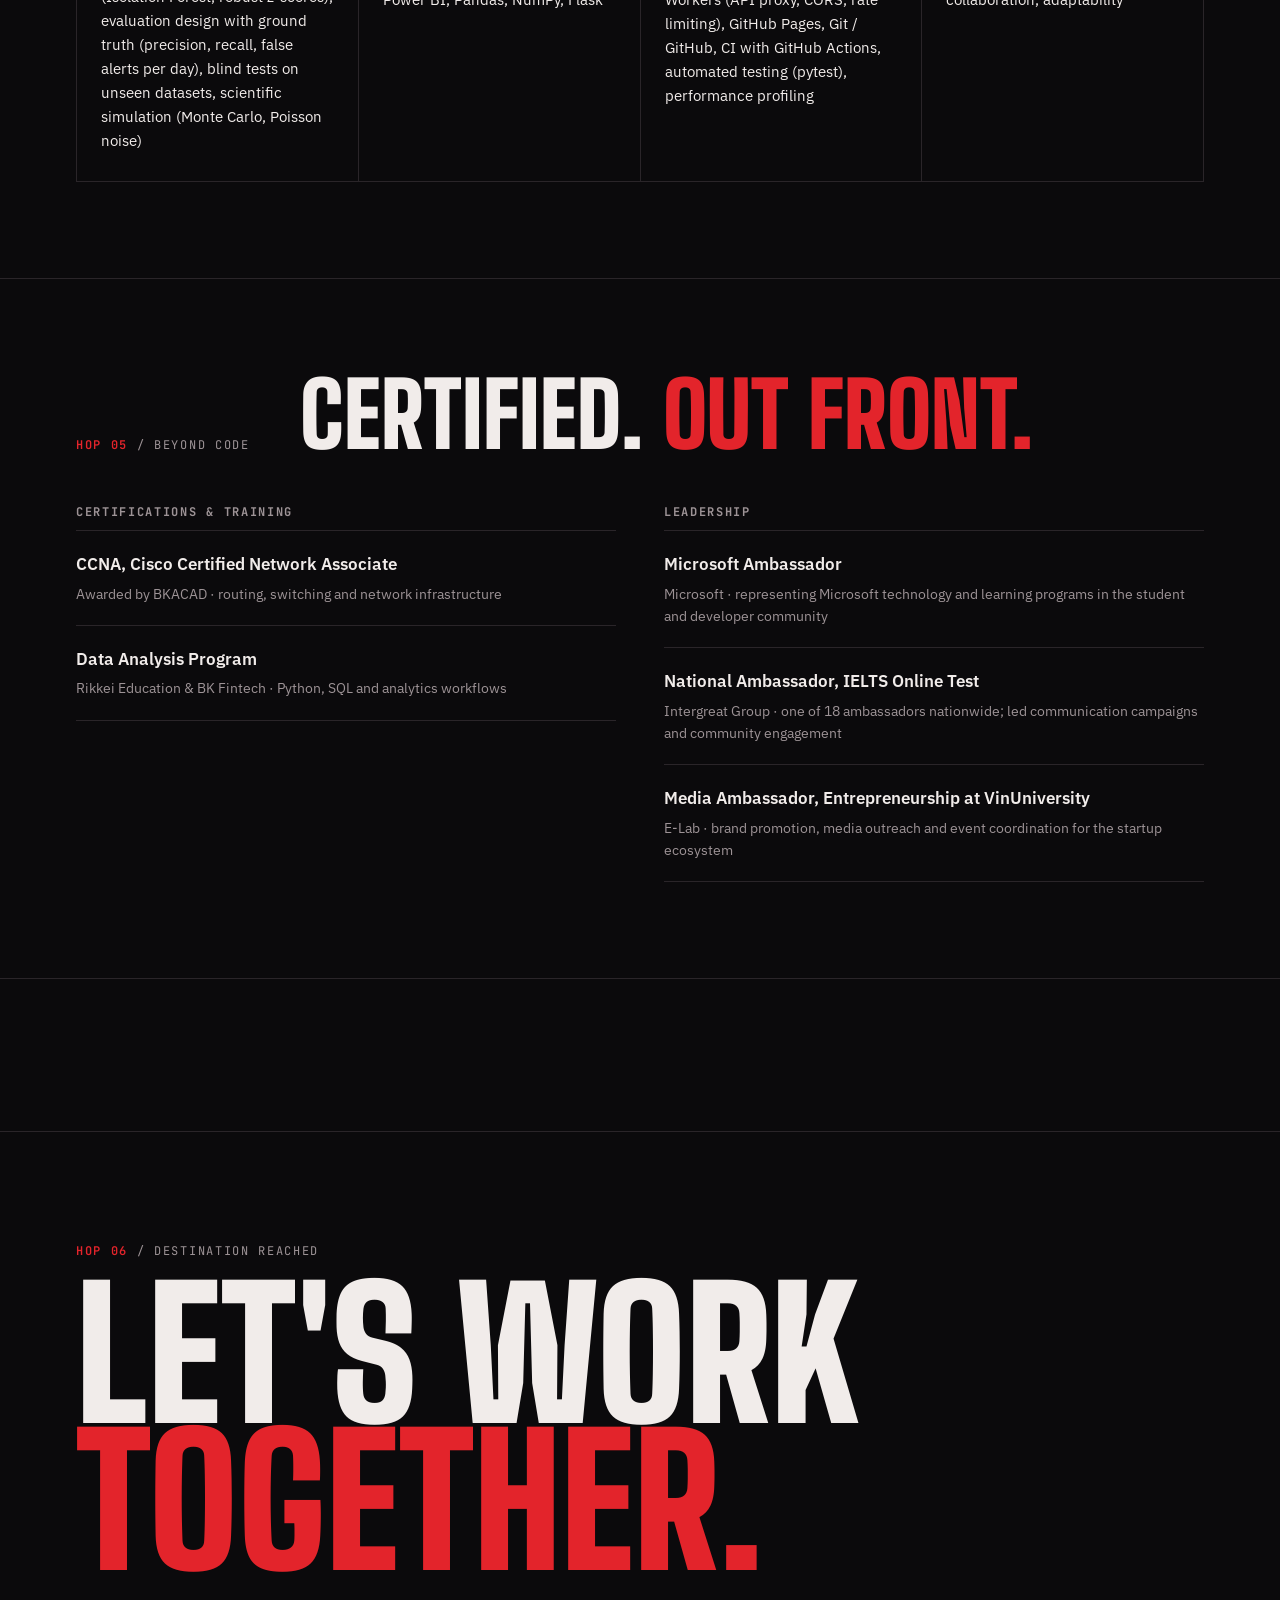
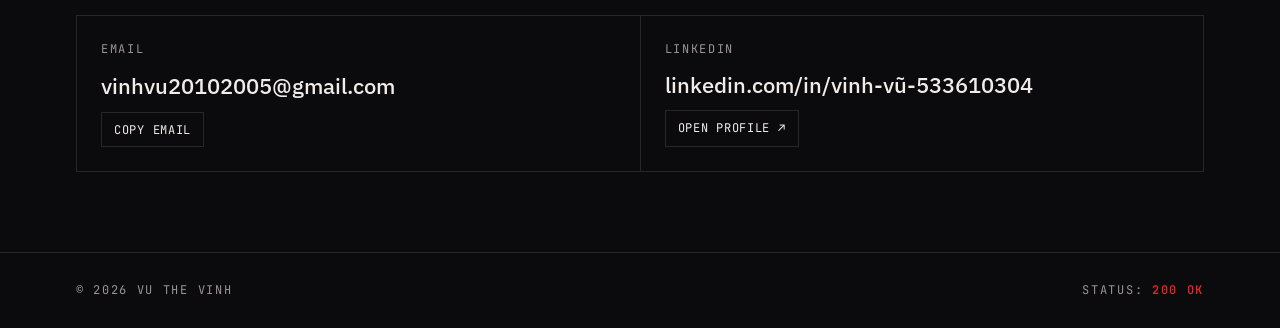
==== commit 1fe157cb: "Update LinkedIn link Co-Authored-By: Claude Opus 5.5 <noreply@anthropic.com> Claude-Session: https:/" ====
--- a/index.html
+++ b/index.html
@@ -683,7 +683,7 @@
         <div class="link">
           <div class="label">LinkedIn</div>
           <div class="v">linkedin.com/in/vinh-vũ-533610304</div>
-          <div class="row"><a class="mini" href="https://www.linkedin.com/in/vinh-v%C5%A9-533610304/" target="_blank" rel="noopener" data-vi="Mở hồ sơ ↗">Open profile ↗</a></div>
+          <div class="row"><a class="mini" href="https://www.linkedin.com/in/vinh-v%C5%A9-th%E1%BA%BF-533610304/" target="_blank" rel="noopener" data-vi="Mở hồ sơ ↗">Open profile ↗</a></div>
         </div>
       </div>
     </div>
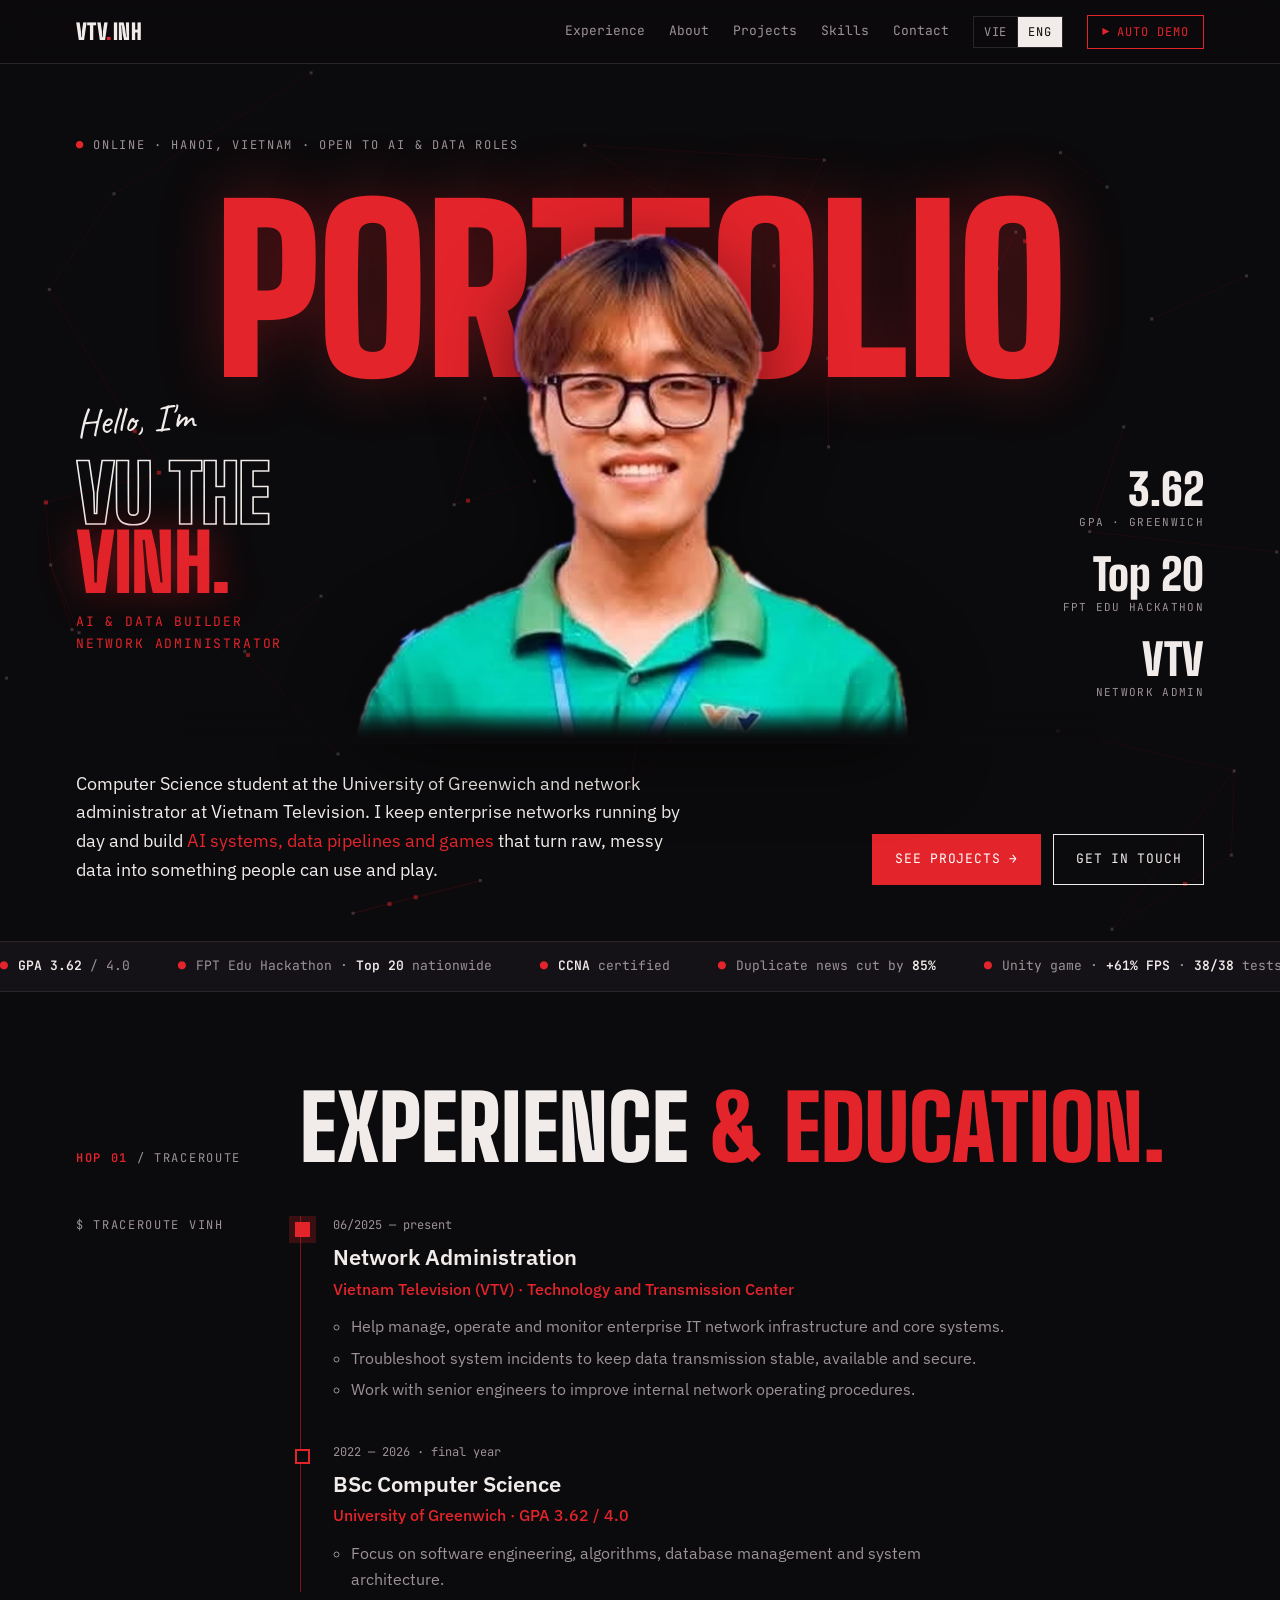
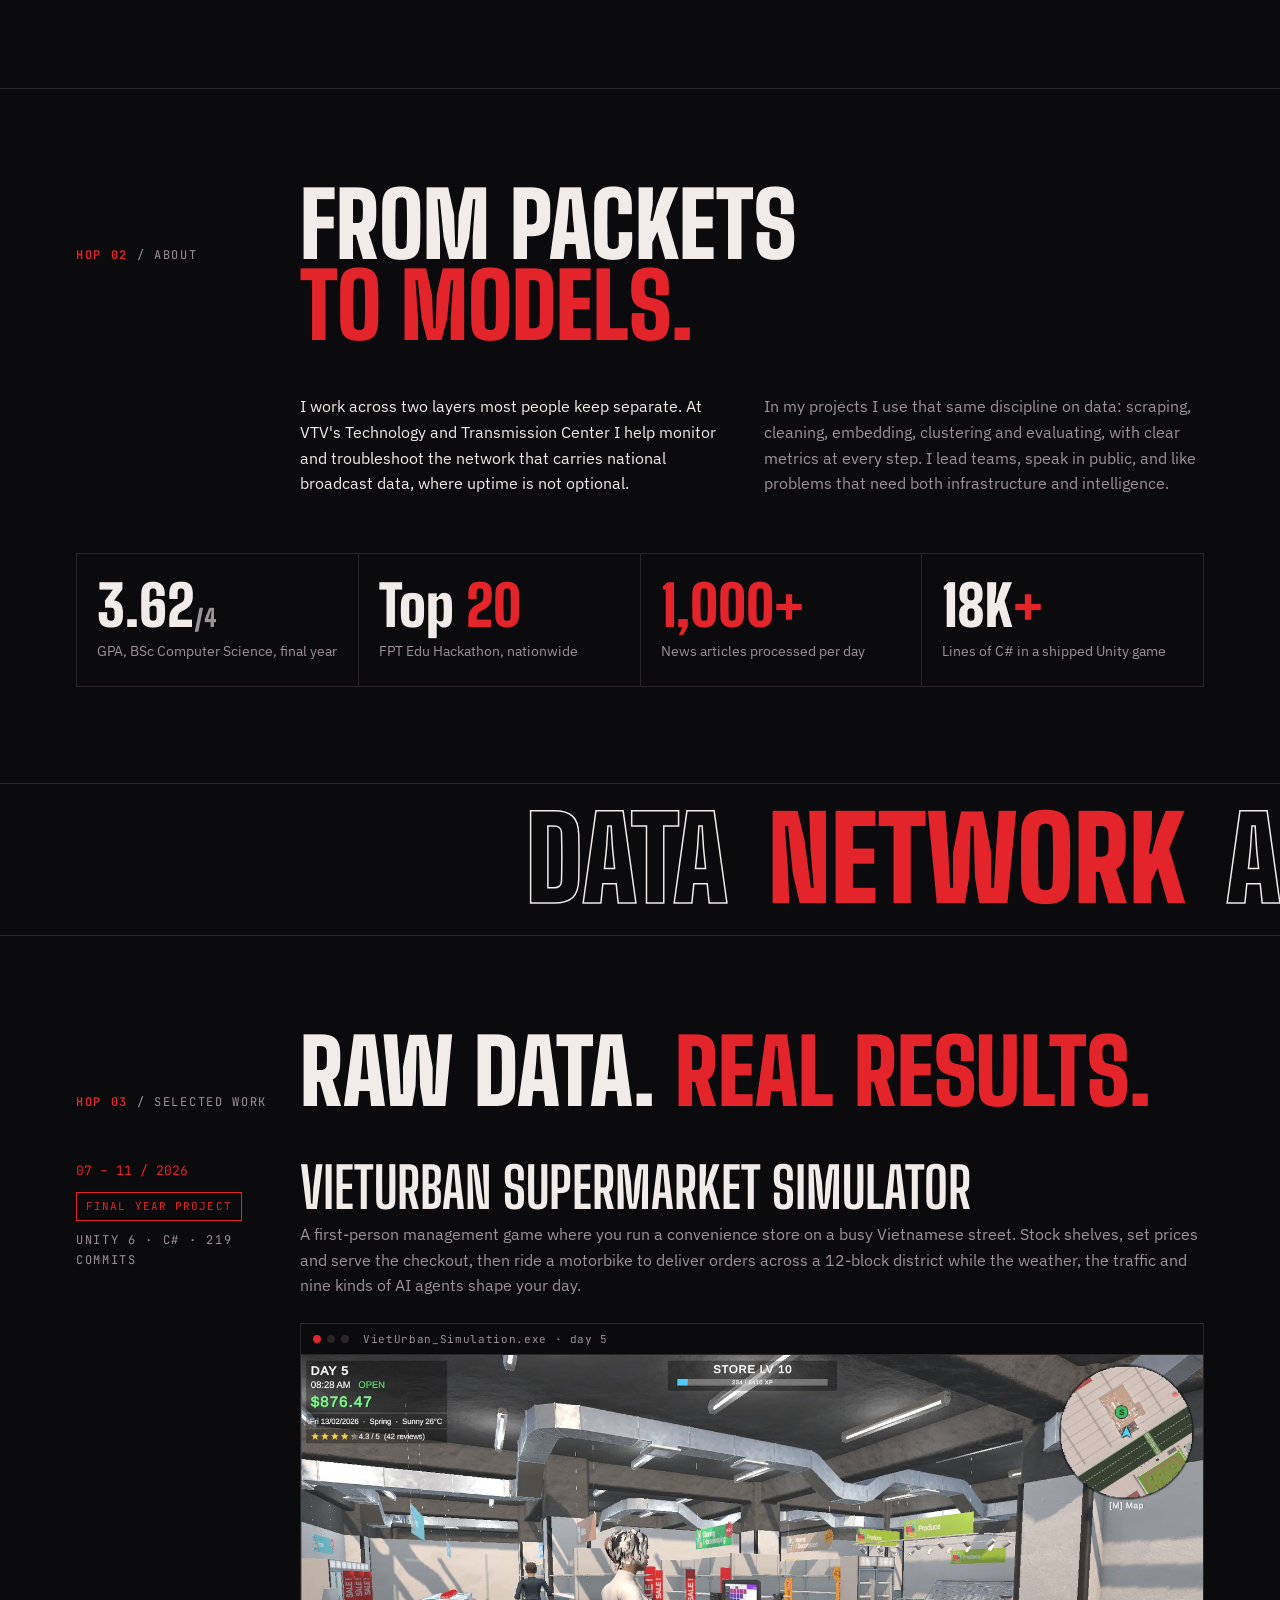
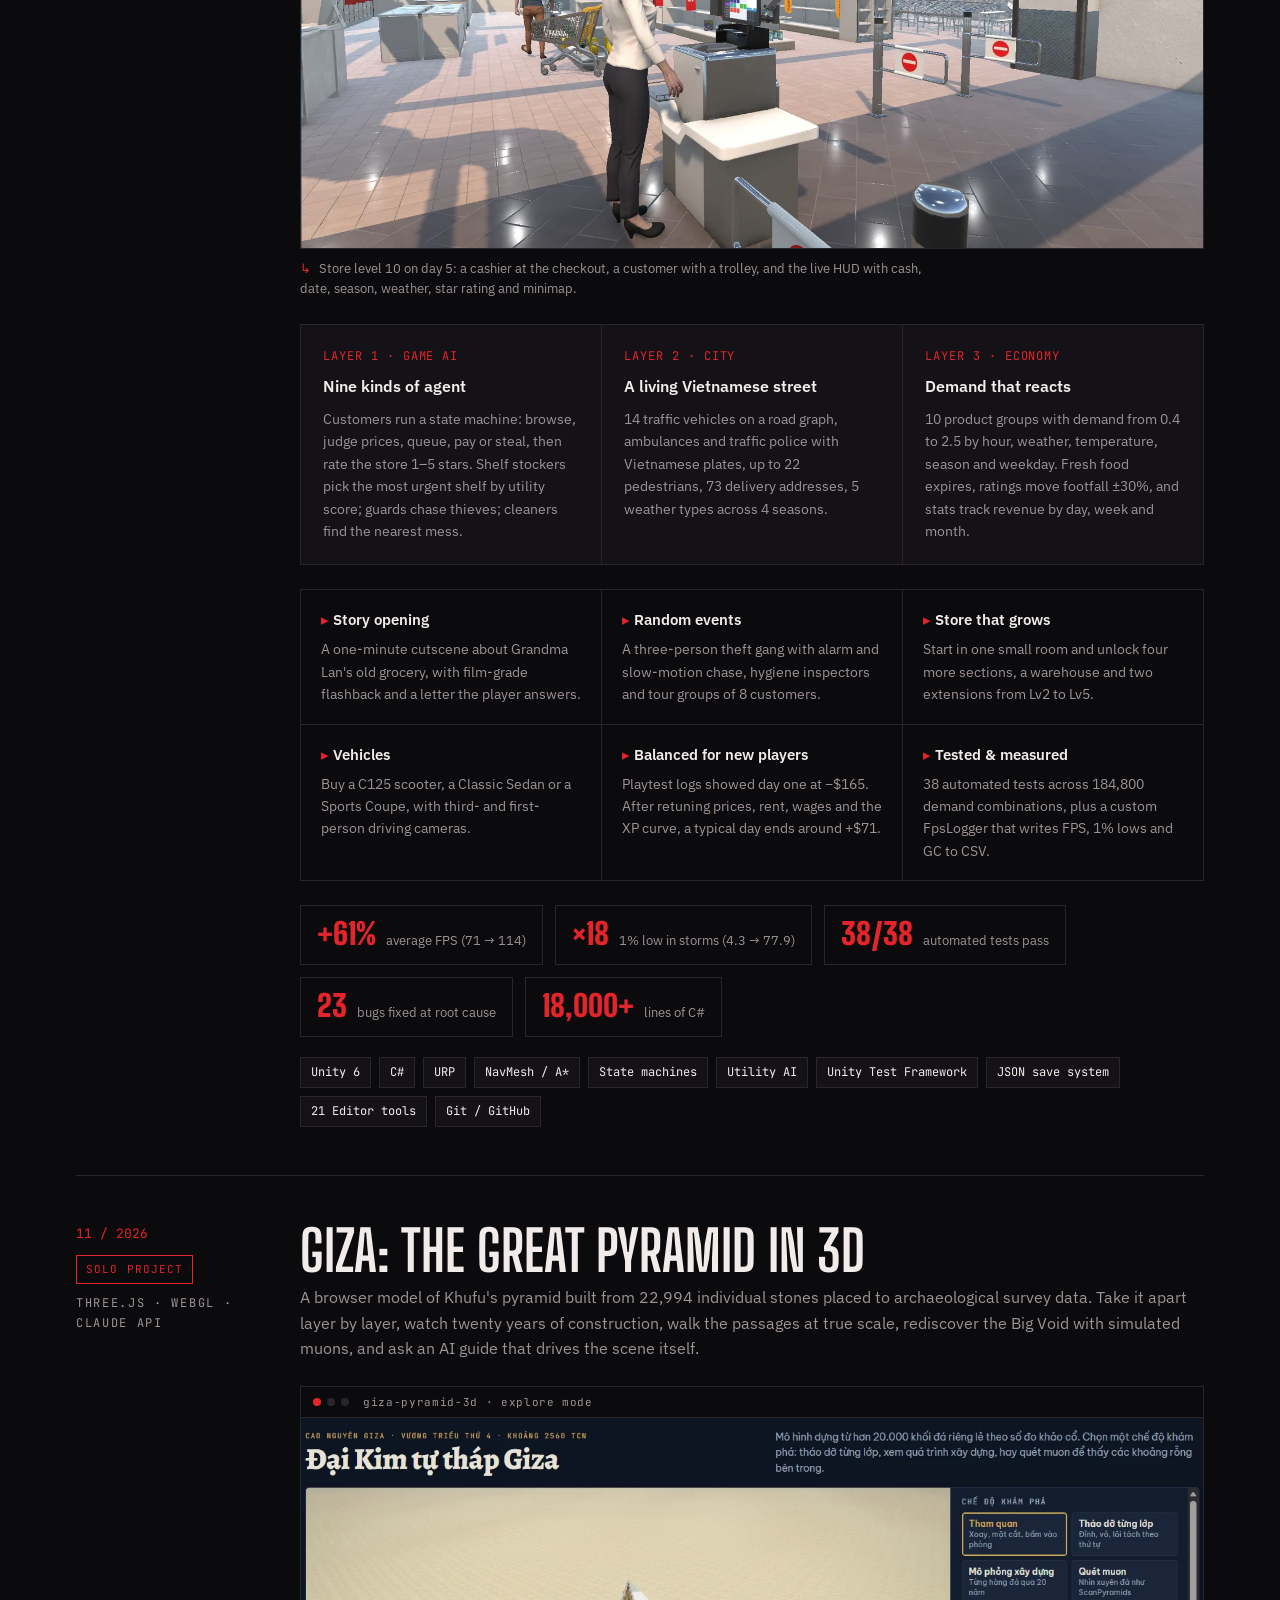
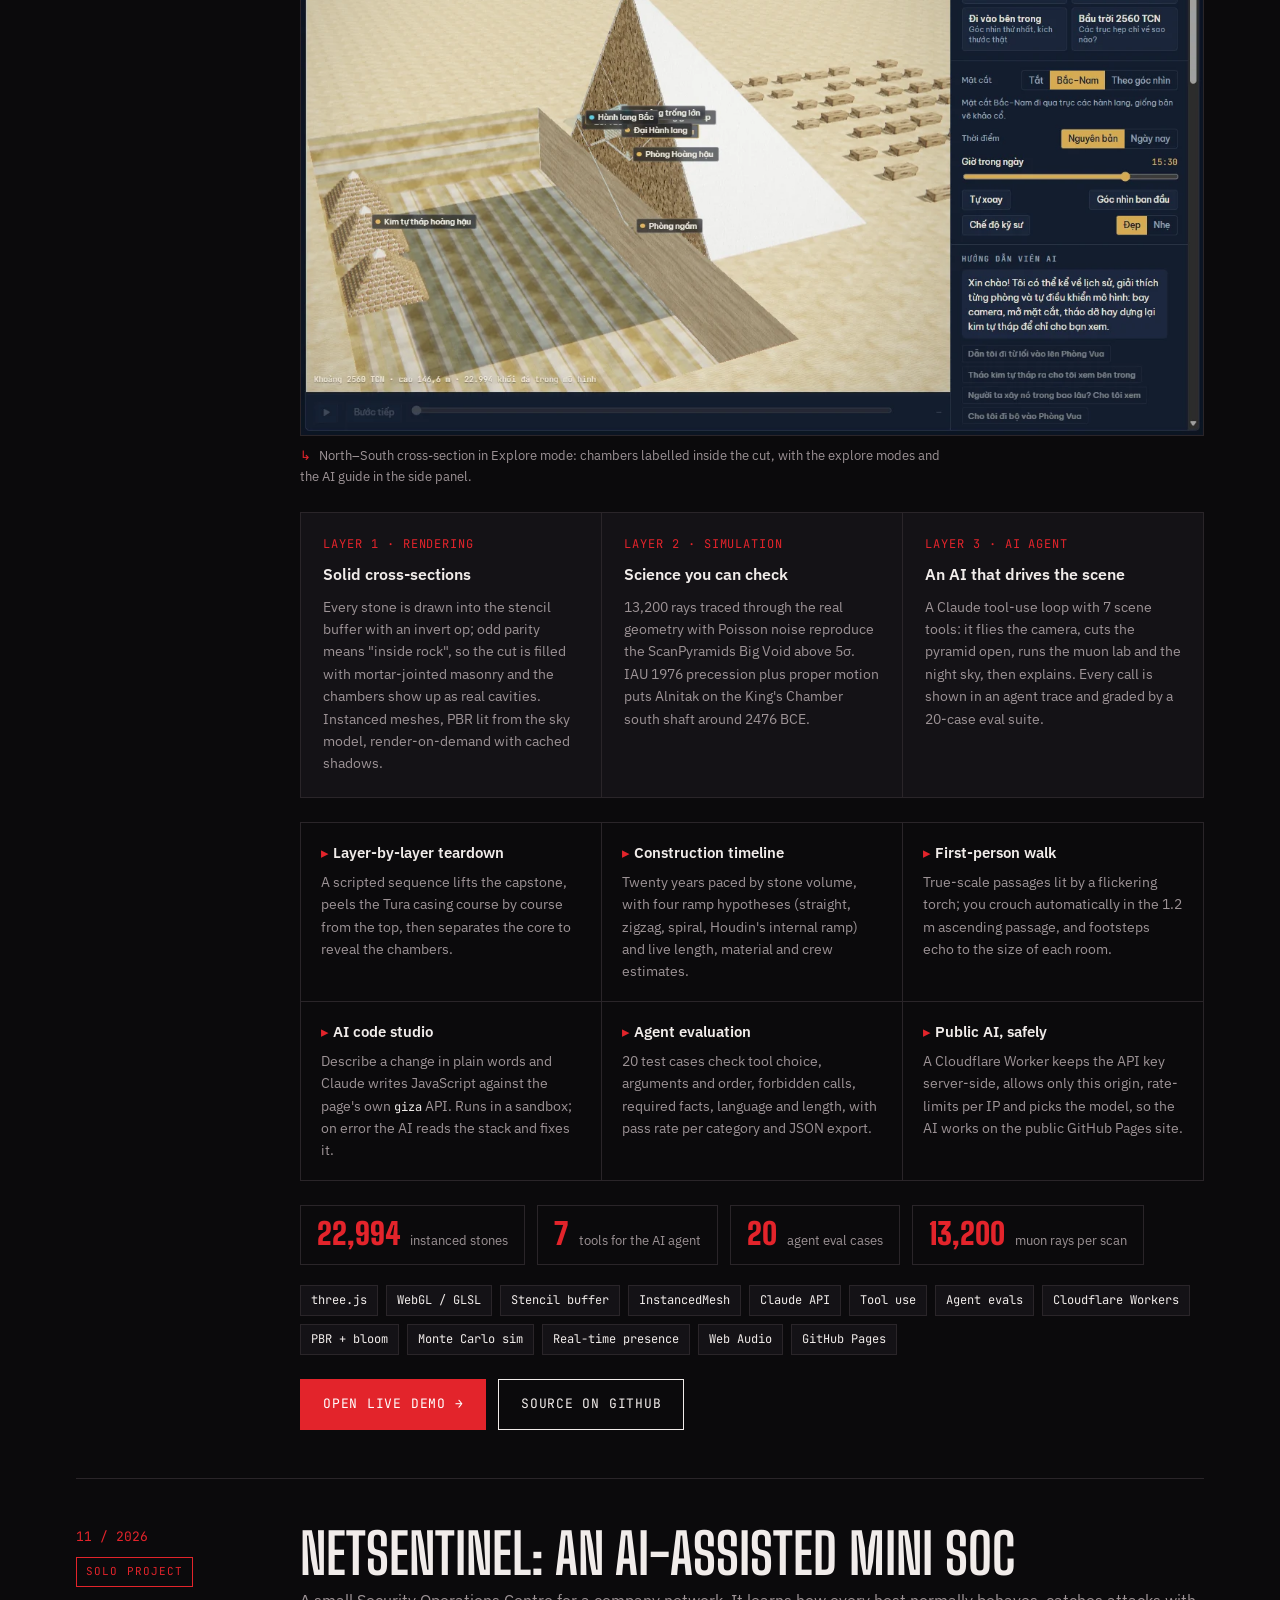
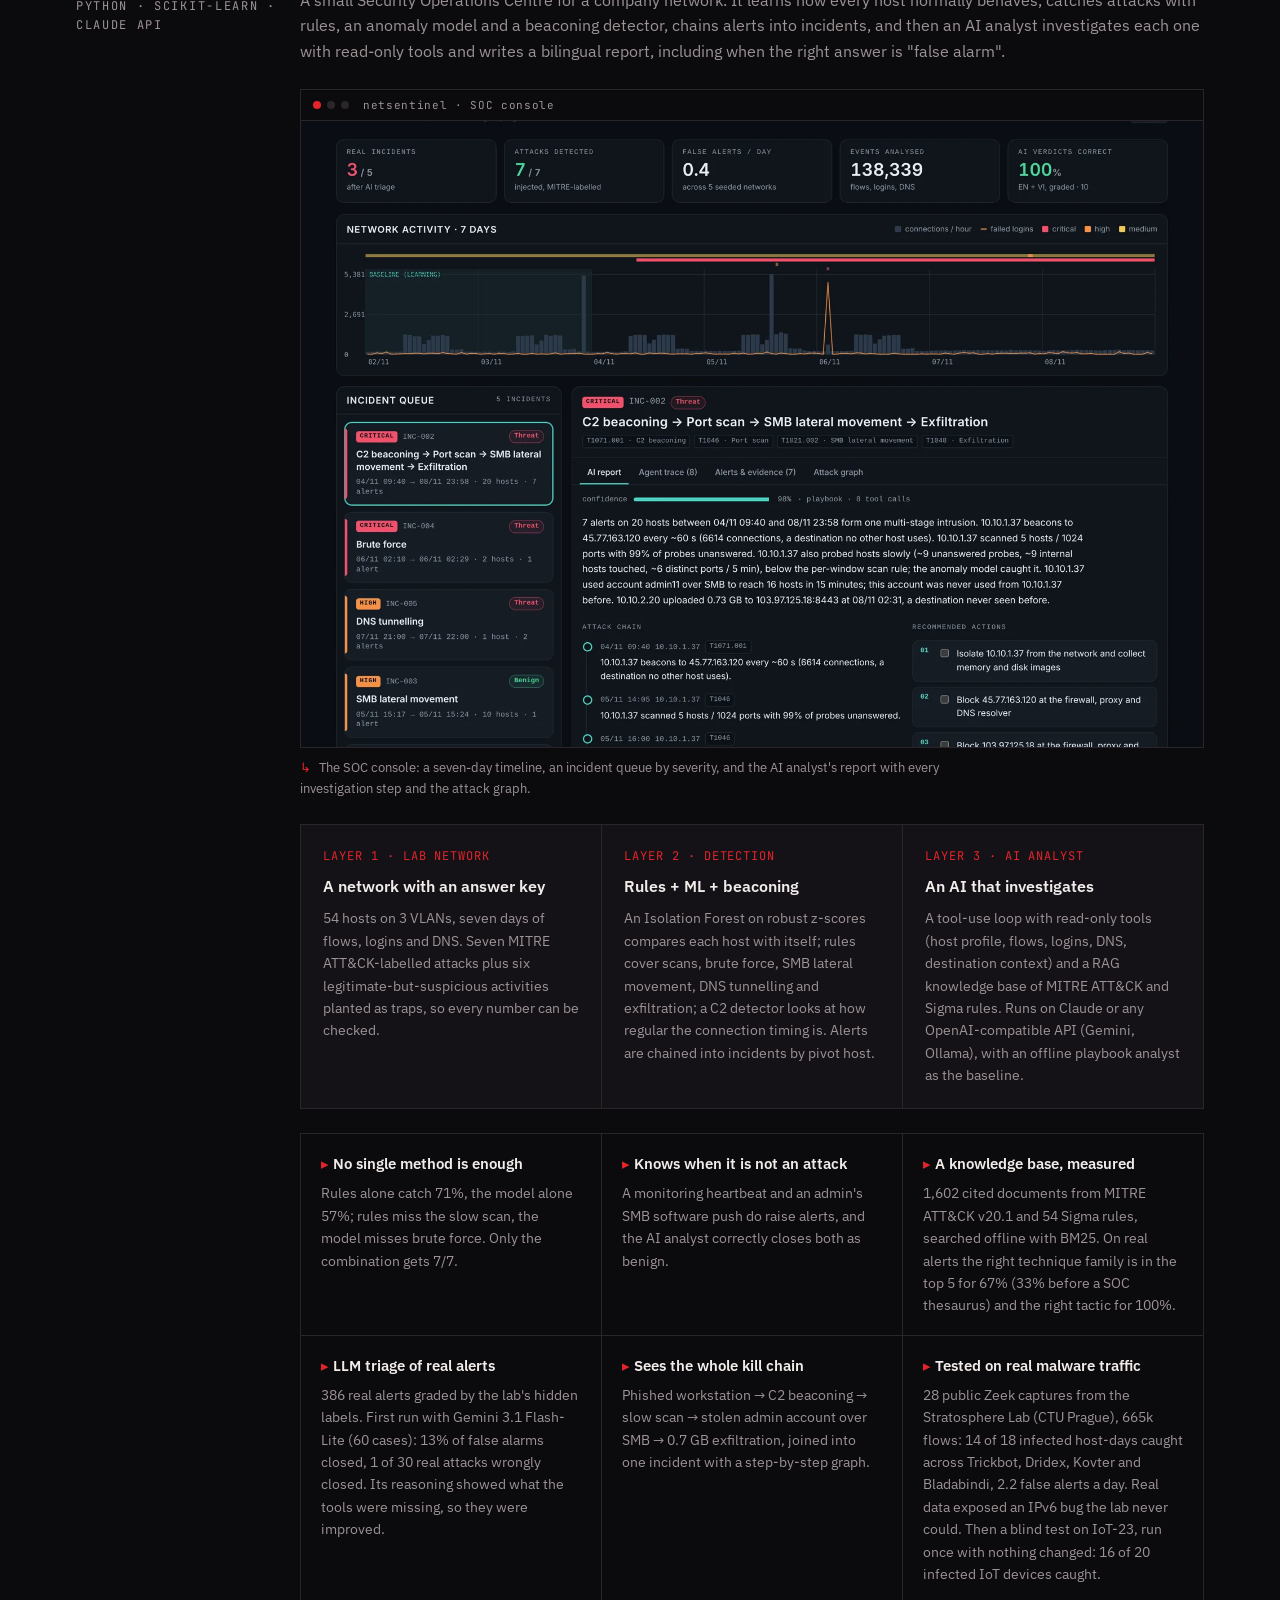
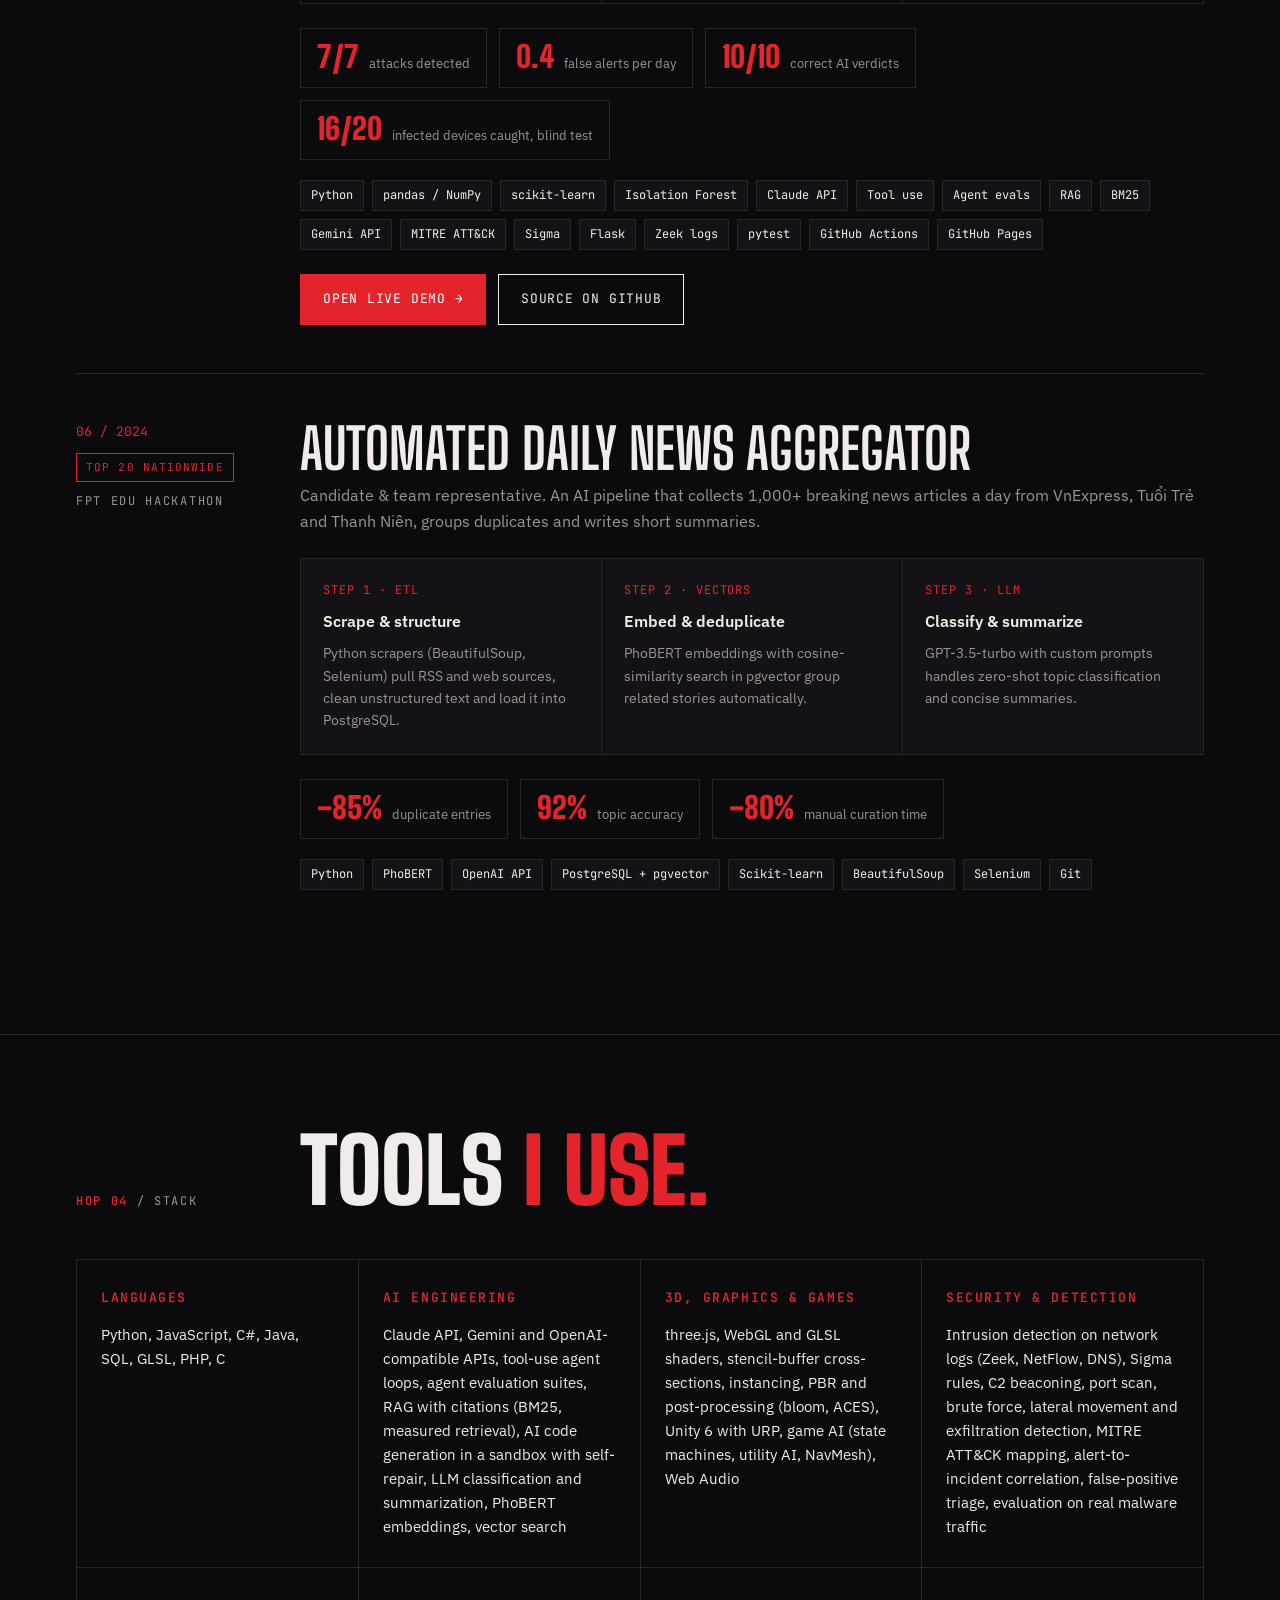
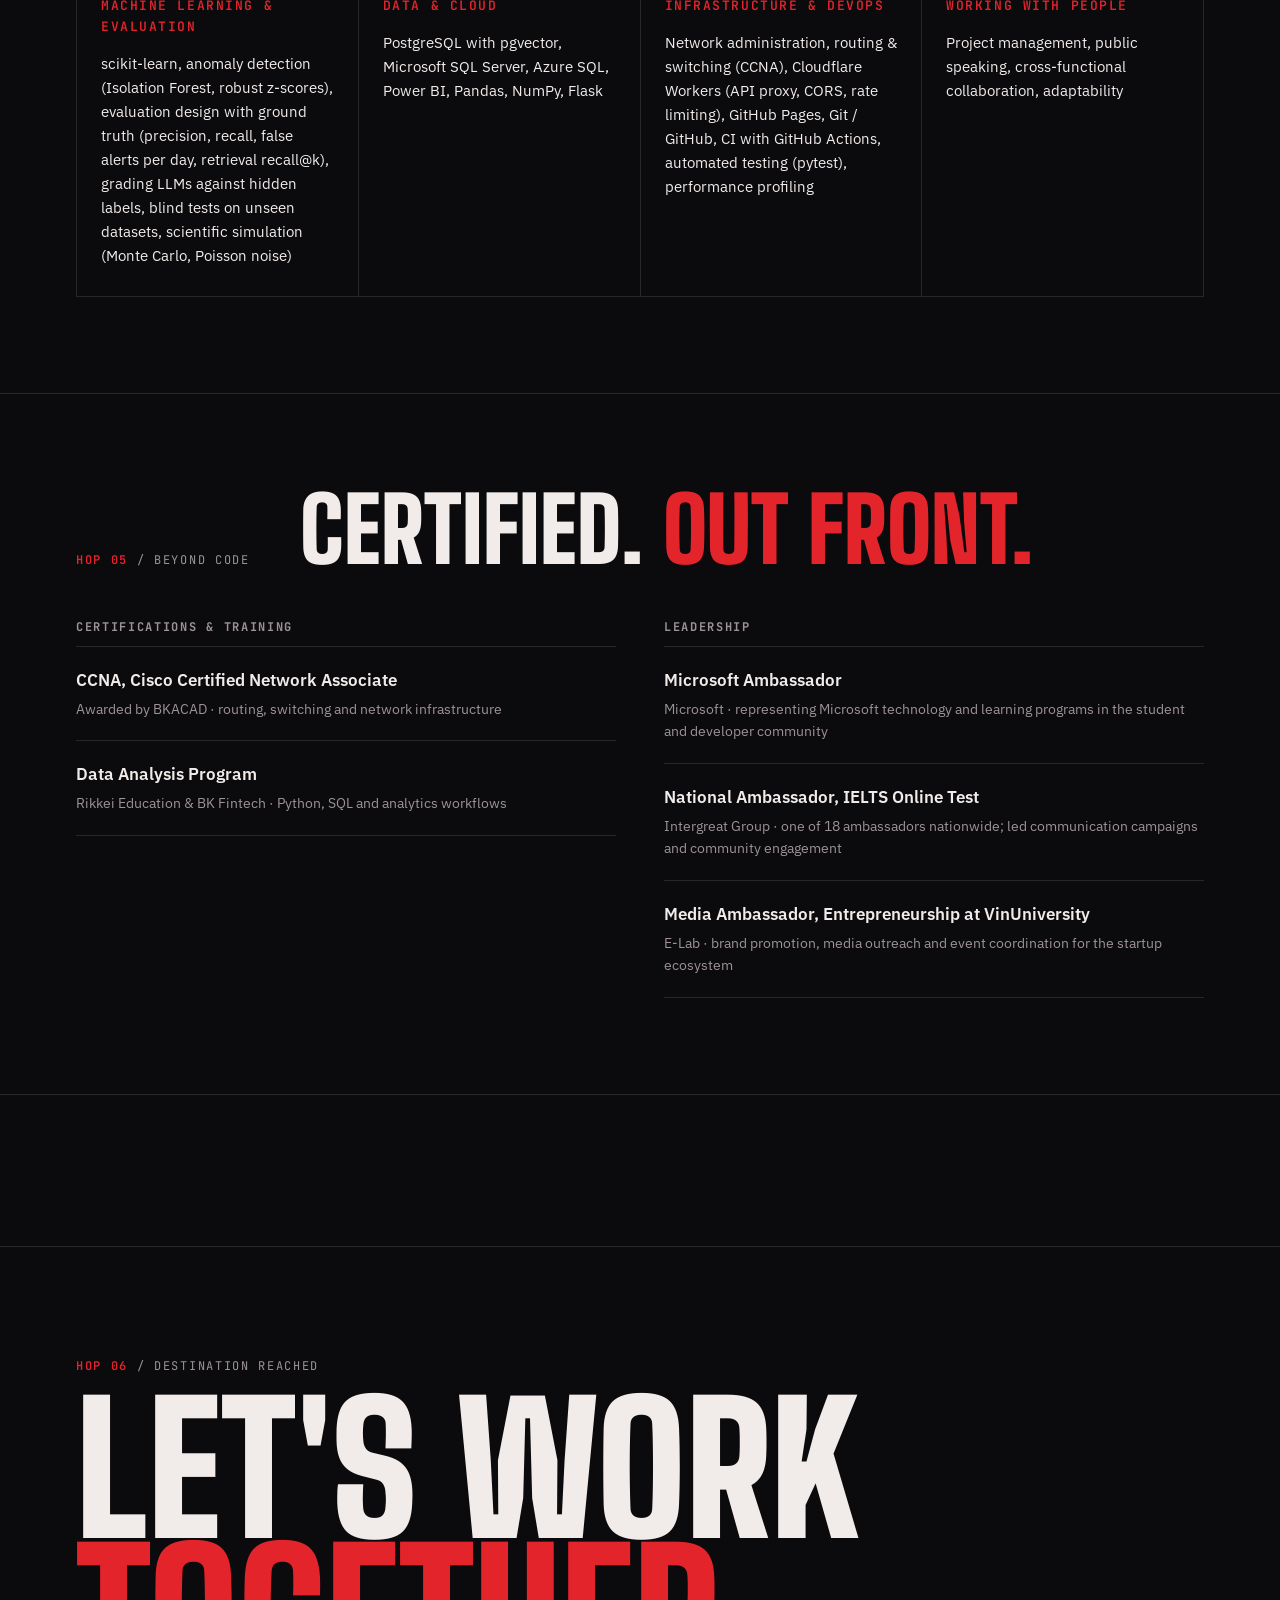
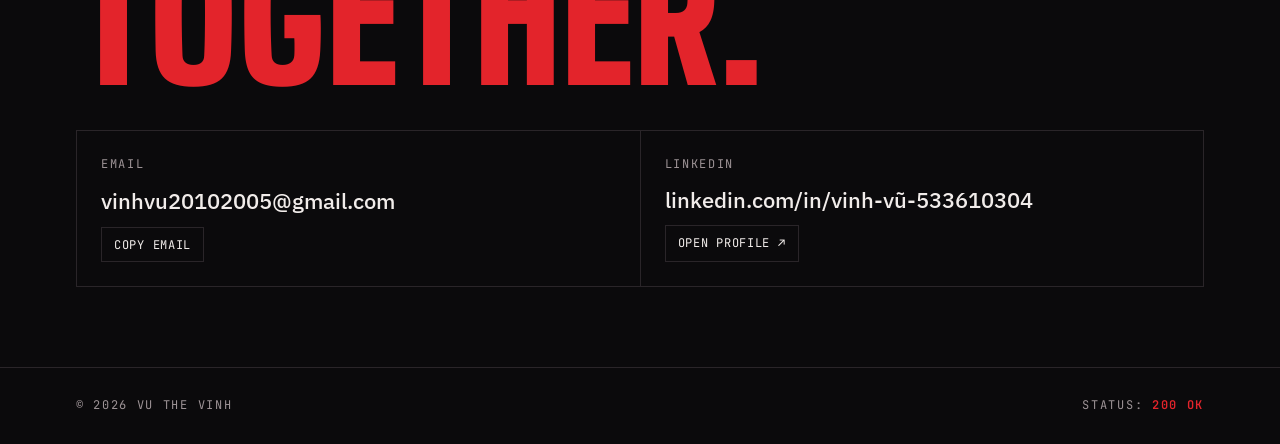
==== commit cb706d42: "NetSentinel: RAG knowledge base and LLM triage; skills updated Co-Authored-By: Claude Opus 5.5 <nore" ====
--- a/index.html
+++ b/index.html
@@ -577,13 +577,13 @@
           <div class="pipeline">
             <div class="stage"><div class="k" data-vi="LỚP 1 · PHÒNG LAB">LAYER 1 · LAB NETWORK</div><h4 data-vi="Mạng mô phỏng có đáp án">A network with an answer key</h4><p data-vi="54 máy trên 3 VLAN, 7 ngày lưu lượng, đăng nhập và DNS. 7 cuộc tấn công gắn nhãn MITRE ATT&amp;CK cùng 6 hoạt động hợp lệ trông đáng ngờ được cài sẵn làm bẫy, nên mọi con số đều kiểm chứng được.">54 hosts on 3 VLANs, seven days of flows, logins and DNS. Seven MITRE ATT&amp;CK-labelled attacks plus six legitimate-but-suspicious activities planted as traps, so every number can be checked.</p></div>
             <div class="stage"><div class="k" data-vi="LỚP 2 · PHÁT HIỆN">LAYER 2 · DETECTION</div><h4 data-vi="Luật + học máy + beaconing">Rules + ML + beaconing</h4><p data-vi="Isolation Forest trên robust z-score so mỗi máy với chính nó; luật cho quét cổng, dò mật khẩu, di chuyển ngang SMB, đường hầm DNS, rò rỉ dữ liệu; bộ dò C2 dựa trên độ đều của khoảng thời gian kết nối. Cảnh báo được nối thành sự cố theo điểm pivot.">An Isolation Forest on robust z-scores compares each host with itself; rules cover scans, brute force, SMB lateral movement, DNS tunnelling and exfiltration; a C2 detector looks at how regular the connection timing is. Alerts are chained into incidents by pivot host.</p></div>
-            <div class="stage"><div class="k" data-vi="LỚP 3 · TÁC TỬ AI">LAYER 3 · AI ANALYST</div><h4 data-vi="AI điều tra như analyst">An AI that investigates</h4><p data-vi="Vòng lặp tool use của Claude với 6 công cụ chỉ-đọc (hồ sơ máy, flow, đăng nhập, DNS, tra MITRE) và báo cáo có cấu trúc. Một analyst theo playbook chạy offline làm mốc so sánh, cả hai được chấm bằng cùng 7 tiêu chí.">A Claude tool-use loop with six read-only tools (host profile, flows, logins, DNS, MITRE lookup) and a structured report. An offline playbook analyst gives a baseline, and both are graded on the same seven checks.</p></div>
+            <div class="stage"><div class="k" data-vi="LỚP 3 · TÁC TỬ AI">LAYER 3 · AI ANALYST</div><h4 data-vi="AI điều tra như analyst">An AI that investigates</h4><p data-vi="Vòng lặp tool use với các công cụ chỉ-đọc (hồ sơ máy, flow, đăng nhập, DNS, bối cảnh đích) và một kho tri thức RAG gồm MITRE ATT&amp;amp;CK và luật Sigma. Chạy với Claude hoặc bất kỳ API chuẩn OpenAI nào (Gemini, Ollama); một analyst playbook offline làm mốc so sánh.">A tool-use loop with read-only tools (host profile, flows, logins, DNS, destination context) and a RAG knowledge base of MITRE ATT&amp;CK and Sigma rules. Runs on Claude or any OpenAI-compatible API (Gemini, Ollama), with an offline playbook analyst as the baseline.</p></div>
           </div>
           <ul class="features">
             <li data-vi="&lt;b&gt;Không phương pháp nào đủ một mình&lt;/b&gt;Chỉ luật bắt 71%, chỉ ML bắt 57%; luật bỏ sót quét chậm, ML bỏ sót dò mật khẩu. Kết hợp mới bắt đủ 7/7."><b>No single method is enough</b>Rules alone catch 71%, the model alone 57%; rules miss the slow scan, the model misses brute force. Only the combination gets 7/7.</li>
             <li data-vi="&lt;b&gt;Biết nói &quot;không phải tấn công&quot;&lt;/b&gt;Heartbeat giám sát đều đặn và đợt cài phần mềm qua SMB của admin bị cảnh báo, và AI analyst kết luận đúng cả hai là vô hại."><b>Knows when it is not an attack</b>A monitoring heartbeat and an admin's SMB software push do raise alerts, and the AI analyst correctly closes both as benign.</li>
-            <li data-vi="&lt;b&gt;Đánh giá trung thực&lt;/b&gt;Chấm trên 5 mạng sinh độc lập, khớp theo đúng kỹ thuật tấn công chứ không chỉ theo IP, có bảng so sánh từng cấu hình."><b>Honest evaluation</b>Scored on five independently generated networks, matched by attack technique rather than just IP, with a per-configuration comparison table.</li>
-            <li data-vi="&lt;b&gt;Dashboard song ngữ&lt;/b&gt;Dòng thời gian, hàng đợi sự cố, nhật ký từng bước của tác tử, sơ đồ tấn công và bảng đánh giá, chạy tĩnh trên GitHub Pages hoặc trực tiếp qua Flask."><b>Bilingual dashboard</b>Timeline, incident queue, step-by-step agent trace, attack graph and evaluation heatmap, static on GitHub Pages or live through Flask.</li>
+            <li data-vi="&lt;b&gt;Kho tri thức RAG có đo lường&lt;/b&gt;1.602 tài liệu từ MITRE ATT&amp;amp;CK v20.1 và 54 luật Sigma, tìm kiếm BM25 offline có trích nguồn. Với từng cảnh báo thật, kỹ thuật đúng nằm trong top 5 ở 67% trường hợp (33% trước khi thêm từ điển SOC) và đúng chiến thuật ở 100%."><b>A knowledge base, measured</b>1,602 cited documents from MITRE ATT&amp;CK v20.1 and 54 Sigma rules, searched offline with BM25. On real alerts the right technique family is in the top 5 for 67% (33% before a SOC thesaurus) and the right tactic for 100%.</li>
+            <li data-vi="&lt;b&gt;LLM phân loại cảnh báo thật&lt;/b&gt;386 cảnh báo thật, chấm bằng nhãn ẩn của phòng lab. Lần chạy đầu với Gemini 3.1 Flash-Lite (60 ca): đóng 13% báo nhầm, đóng nhầm 1/30 tấn công. Đọc lập luận của model cho thấy công cụ thiếu ngữ cảnh, nên đã bổ sung."><b>LLM triage of real alerts</b>386 real alerts graded by the lab's hidden labels. First run with Gemini 3.1 Flash-Lite (60 cases): 13% of false alarms closed, 1 of 30 real attacks wrongly closed. Its reasoning showed what the tools were missing, so they were improved.</li>
             <li data-vi="&lt;b&gt;Phát hiện chuỗi tấn công&lt;/b&gt;Máy trạm bị lừa → beaconing C2 → quét chậm → dùng tài khoản admin bị đánh cắp qua SMB → rò rỉ 0,7 GB được nối thành một sự cố duy nhất, có sơ đồ từng bước."><b>Sees the whole kill chain</b>Phished workstation → C2 beaconing → slow scan → stolen admin account over SMB → 0.7 GB exfiltration, joined into one incident with a step-by-step graph.</li>
             <li data-vi="&lt;b&gt;Kiểm chứng trên dữ liệu thật&lt;/b&gt;28 bản ghi Zeek công khai của phòng lab Stratosphere (ĐH Kỹ thuật Séc), 665 nghìn flow: phát hiện 14/18 ngày-máy nhiễm Trickbot, Dridex, Kovter, Bladabindi, 2,2 báo nhầm/ngày. Dữ liệu thật làm lộ một lỗi IPv6 mà lab mô phỏng không có; sửa xong độ chính xác tăng từ 34% lên 73%. Kiểm tra mù trên IoT-23 (chạy một lần, không chỉnh gì): bắt 16/20 thiết bị nhiễm Mirai, Hajime, Okiru…"><b>Tested on real malware traffic</b>28 public Zeek captures from the Stratosphere Lab (CTU Prague), 665k flows: 14 of 18 infected host-days caught across Trickbot, Dridex, Kovter and Bladabindi, 2.2 false alerts a day. Real data exposed an IPv6 bug the lab never could. Then a blind test on IoT-23, run once with nothing changed: 16 of 20 infected IoT devices caught.</li>
           </ul>
@@ -593,7 +593,7 @@
             <div class="result"><b data-count="10" data-suffix="/10">10/10</b><span data-vi="kết luận đúng của AI analyst">correct AI verdicts</span></div>
             <div class="result"><b data-count="16" data-suffix="/20">16/20</b><span data-vi="thiết bị nhiễm bị bắt trong kiểm tra mù">infected devices caught, blind test</span></div>
           </div>
-          <ul class="stack"><li>Python</li><li>pandas / NumPy</li><li>scikit-learn</li><li>Isolation Forest</li><li>Claude API</li><li>Tool use</li><li>Agent evals</li><li>MITRE ATT&amp;CK</li><li>Flask</li><li>Zeek logs</li><li>pytest</li><li>GitHub Actions</li><li>GitHub Pages</li></ul>
+          <ul class="stack"><li>Python</li><li>pandas / NumPy</li><li>scikit-learn</li><li>Isolation Forest</li><li>Claude API</li><li>Tool use</li><li>Agent evals</li><li>RAG</li><li>BM25</li><li>Gemini API</li><li>MITRE ATT&amp;CK</li><li>Sigma</li><li>Flask</li><li>Zeek logs</li><li>pytest</li><li>GitHub Actions</li><li>GitHub Pages</li></ul>
           <div class="p-links"><a class="btn primary" href="https://vuthevinh2125.github.io/netsentinel/" target="_blank" rel="noopener" data-vi="Mở bản demo →">Open live demo →</a><a class="btn" href="https://github.com/vuthevinh2125/netsentinel" target="_blank" rel="noopener" data-vi="Mã nguồn trên GitHub">Source on GitHub</a></div>
         </div>
       </article>
@@ -631,10 +631,10 @@
       </div>
       <div class="skills">
         <div class="skill"><h3 data-vi="Ngôn ngữ">Languages</h3><p>Python, JavaScript, C#, Java, SQL, GLSL, PHP, C</p></div>
-        <div class="skill"><h3 data-vi="Kỹ thuật AI">AI engineering</h3><p data-vi="Claude API, vòng lặp tác tử dùng công cụ, bộ đánh giá tác tử, AI sinh code chạy trong sandbox và tự sửa lỗi, phân loại và tóm tắt bằng LLM, embedding PhoBERT, tìm kiếm vector">Claude API, tool-use agent loops, agent evaluation suites, AI code generation in a sandbox with self-repair, LLM classification and summarization, PhoBERT embeddings, vector search</p></div>
+        <div class="skill"><h3 data-vi="Kỹ thuật AI">AI engineering</h3><p data-vi="Claude API, Gemini và các API chuẩn OpenAI, vòng lặp tác tử dùng công cụ, bộ đánh giá tác tử, RAG có trích nguồn (BM25, đo độ chính xác tìm kiếm), AI sinh code chạy trong sandbox và tự sửa lỗi, phân loại và tóm tắt bằng LLM, embedding PhoBERT, tìm kiếm vector">Claude API, Gemini and OpenAI-compatible APIs, tool-use agent loops, agent evaluation suites, RAG with citations (BM25, measured retrieval), AI code generation in a sandbox with self-repair, LLM classification and summarization, PhoBERT embeddings, vector search</p></div>
         <div class="skill"><h3 data-vi="3D, đồ hoạ &amp;amp; game">3D, graphics &amp; games</h3><p data-vi="three.js, WebGL và shader GLSL, mặt cắt bằng stencil buffer, instancing, PBR và hậu kỳ (bloom, ACES), Unity 6 với URP, AI trong game (máy trạng thái, utility AI, NavMesh), Web Audio">three.js, WebGL and GLSL shaders, stencil-buffer cross-sections, instancing, PBR and post-processing (bloom, ACES), Unity 6 with URP, game AI (state machines, utility AI, NavMesh), Web Audio</p></div>
-        <div class="skill"><h3 data-vi="Bảo mật &amp;amp; phát hiện tấn công">Security &amp; detection</h3><p data-vi="Phát hiện xâm nhập trên log mạng (Zeek, NetFlow, DNS), phát hiện beaconing C2, quét cổng, brute force, di chuyển ngang và rò rỉ dữ liệu, gắn nhãn MITRE ATT&amp;amp;CK, gom cảnh báo thành sự cố, phân loại báo động giả, đánh giá trên lưu lượng mã độc thật">Intrusion detection on network logs (Zeek, NetFlow, DNS), C2 beaconing, port scan, brute force, lateral movement and exfiltration detection, MITRE ATT&amp;CK mapping, alert-to-incident correlation, false-positive triage, evaluation on real malware traffic</p></div>
-        <div class="skill"><h3 data-vi="Học máy &amp;amp; đánh giá">Machine learning &amp; evaluation</h3><p data-vi="scikit-learn, phát hiện bất thường (Isolation Forest, robust z-score), thiết kế đánh giá có đáp án (precision, recall, báo nhầm/ngày), kiểm tra mù trên bộ dữ liệu chưa từng thấy, mô phỏng khoa học (Monte Carlo, nhiễu Poisson)">scikit-learn, anomaly detection (Isolation Forest, robust z-scores), evaluation design with ground truth (precision, recall, false alerts per day), blind tests on unseen datasets, scientific simulation (Monte Carlo, Poisson noise)</p></div>
+        <div class="skill"><h3 data-vi="Bảo mật &amp;amp; phát hiện tấn công">Security &amp; detection</h3><p data-vi="Phát hiện xâm nhập trên log mạng (Zeek, NetFlow, DNS), luật Sigma, phát hiện beaconing C2, quét cổng, brute force, di chuyển ngang và rò rỉ dữ liệu, gắn nhãn MITRE ATT&amp;amp;CK, gom cảnh báo thành sự cố, phân loại báo động giả, đánh giá trên lưu lượng mã độc thật">Intrusion detection on network logs (Zeek, NetFlow, DNS), Sigma rules, C2 beaconing, port scan, brute force, lateral movement and exfiltration detection, MITRE ATT&amp;CK mapping, alert-to-incident correlation, false-positive triage, evaluation on real malware traffic</p></div>
+        <div class="skill"><h3 data-vi="Học máy &amp;amp; đánh giá">Machine learning &amp; evaluation</h3><p data-vi="scikit-learn, phát hiện bất thường (Isolation Forest, robust z-score), thiết kế đánh giá có đáp án (precision, recall, báo nhầm/ngày, recall@k cho tìm kiếm), đánh giá LLM bằng nhãn ẩn, kiểm tra mù trên bộ dữ liệu chưa từng thấy, mô phỏng khoa học (Monte Carlo, nhiễu Poisson)">scikit-learn, anomaly detection (Isolation Forest, robust z-scores), evaluation design with ground truth (precision, recall, false alerts per day, retrieval recall@k), grading LLMs against hidden labels, blind tests on unseen datasets, scientific simulation (Monte Carlo, Poisson noise)</p></div>
         <div class="skill"><h3 data-vi="Dữ liệu &amp;amp; đám mây">Data &amp; cloud</h3><p data-vi="PostgreSQL với pgvector, Microsoft SQL Server, Azure SQL, Power BI, Pandas, NumPy, Flask">PostgreSQL with pgvector, Microsoft SQL Server, Azure SQL, Power BI, Pandas, NumPy, Flask</p></div>
         <div class="skill"><h3 data-vi="Hạ tầng &amp;amp; DevOps">Infrastructure &amp; DevOps</h3><p data-vi="Quản trị mạng, định tuyến &amp;amp; chuyển mạch (CCNA), Cloudflare Workers (proxy API, CORS, giới hạn lượt gọi), GitHub Pages, Git / GitHub, CI với GitHub Actions, kiểm thử tự động (pytest), đo và tối ưu hiệu năng">Network administration, routing &amp; switching (CCNA), Cloudflare Workers (API proxy, CORS, rate limiting), GitHub Pages, Git / GitHub, CI with GitHub Actions, automated testing (pytest), performance profiling</p></div>
         <div class="skill"><h3 data-vi="Làm việc với con người">Working with people</h3><p data-vi="Quản lý dự án, nói trước đám đông, phối hợp liên phòng ban, thích nghi nhanh">Project management, public speaking, cross-functional collaboration, adaptability</p></div>
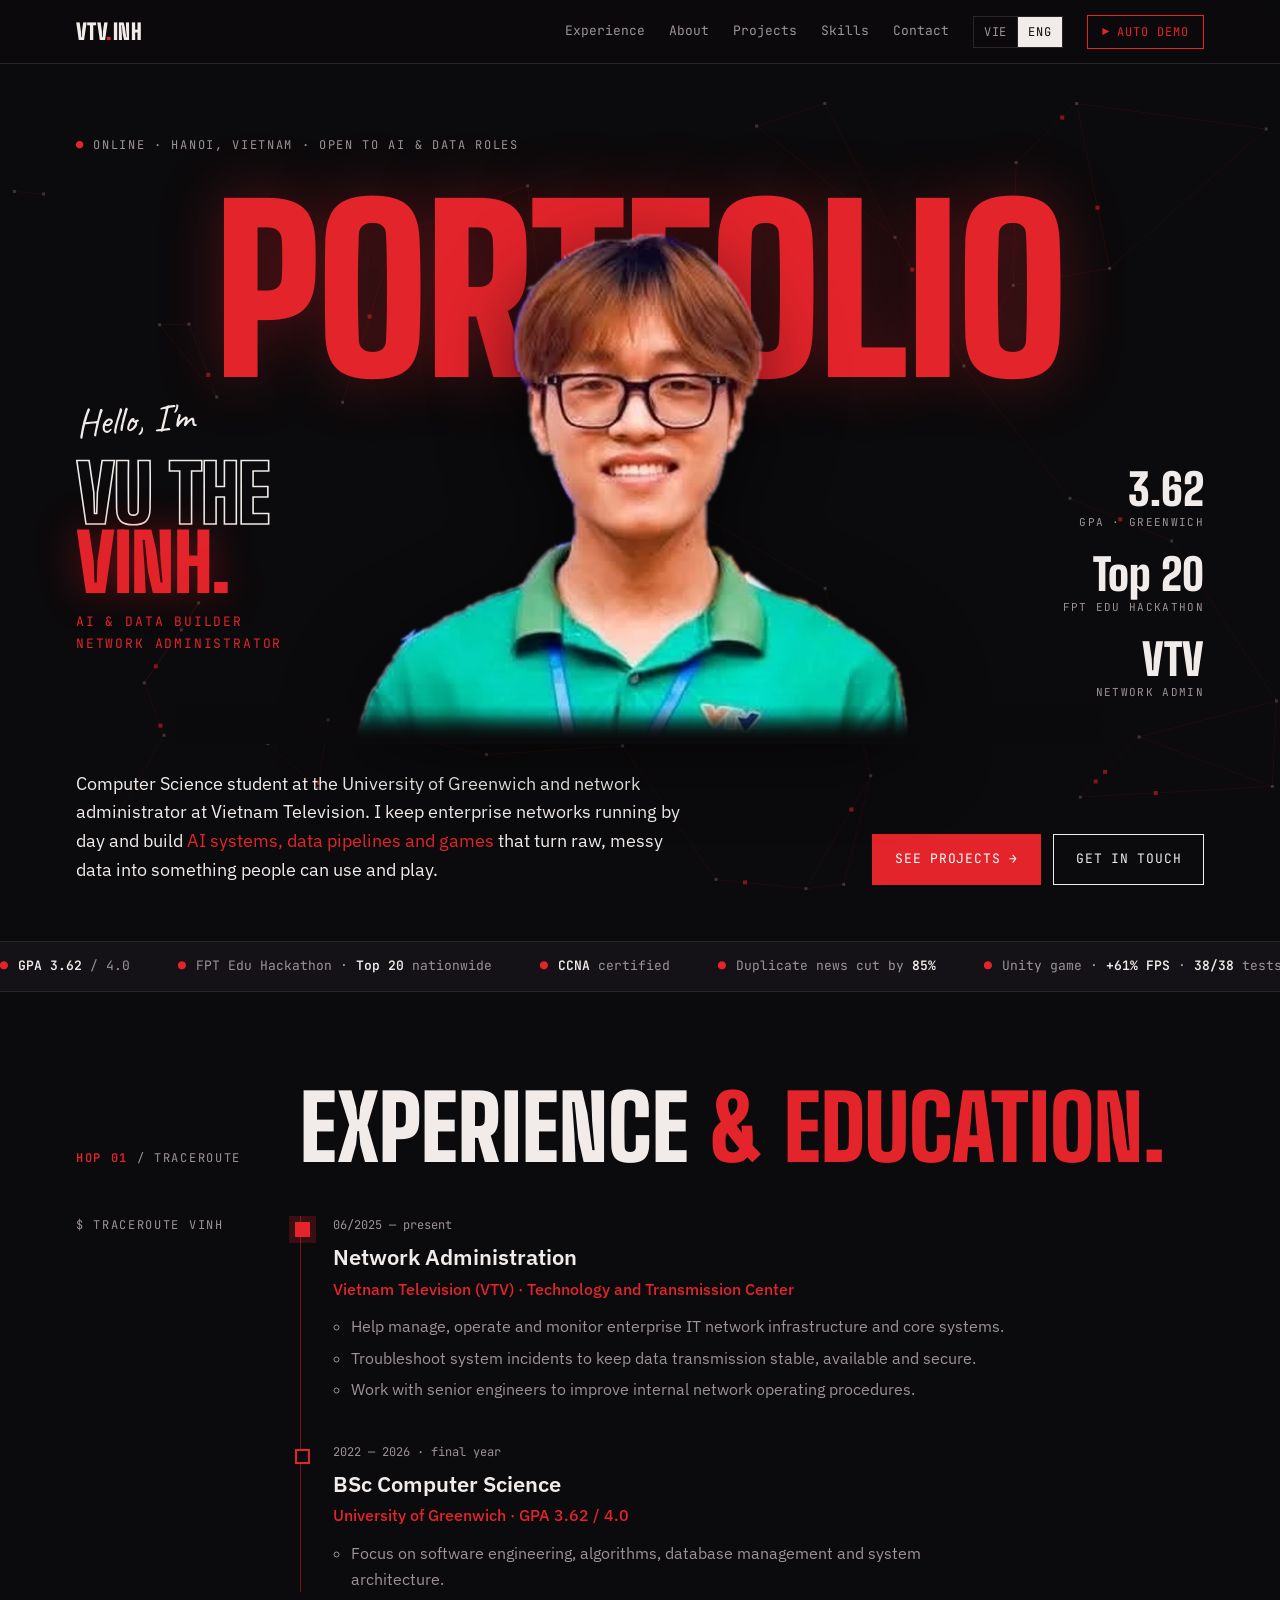
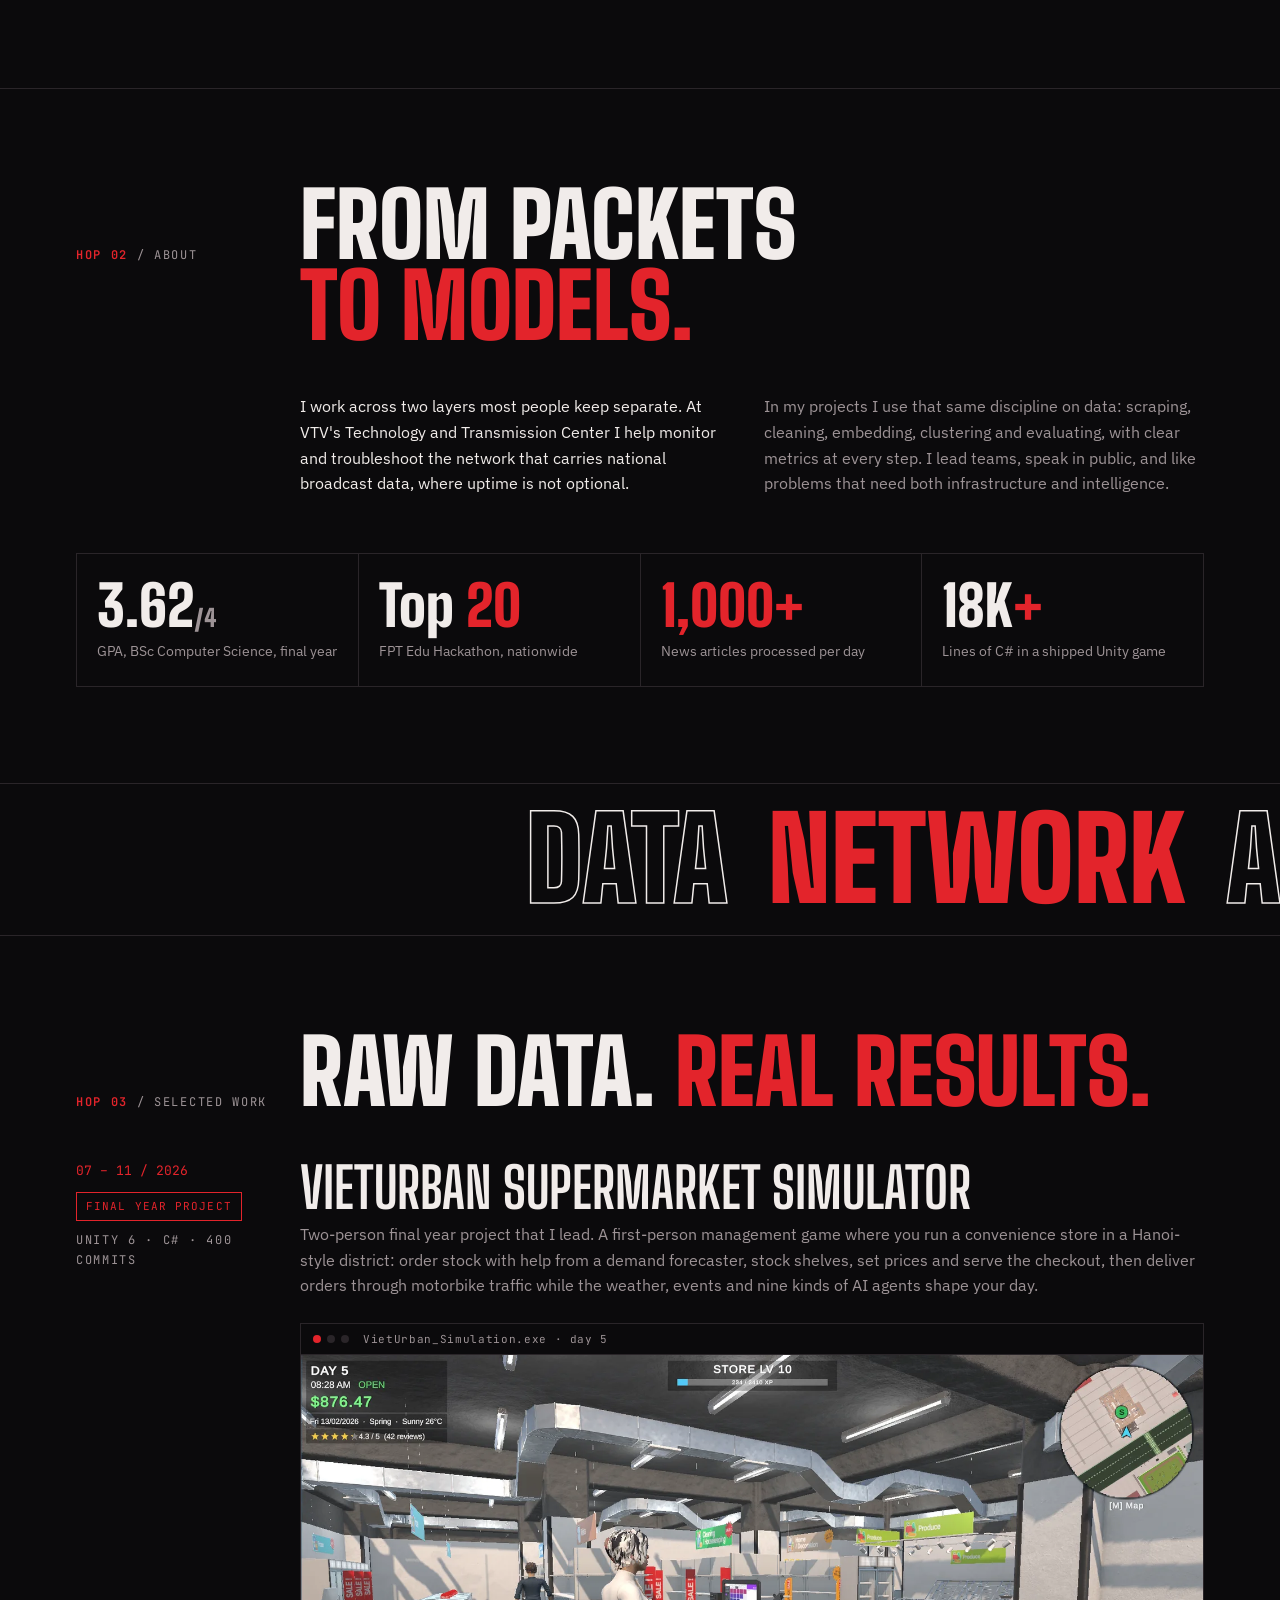
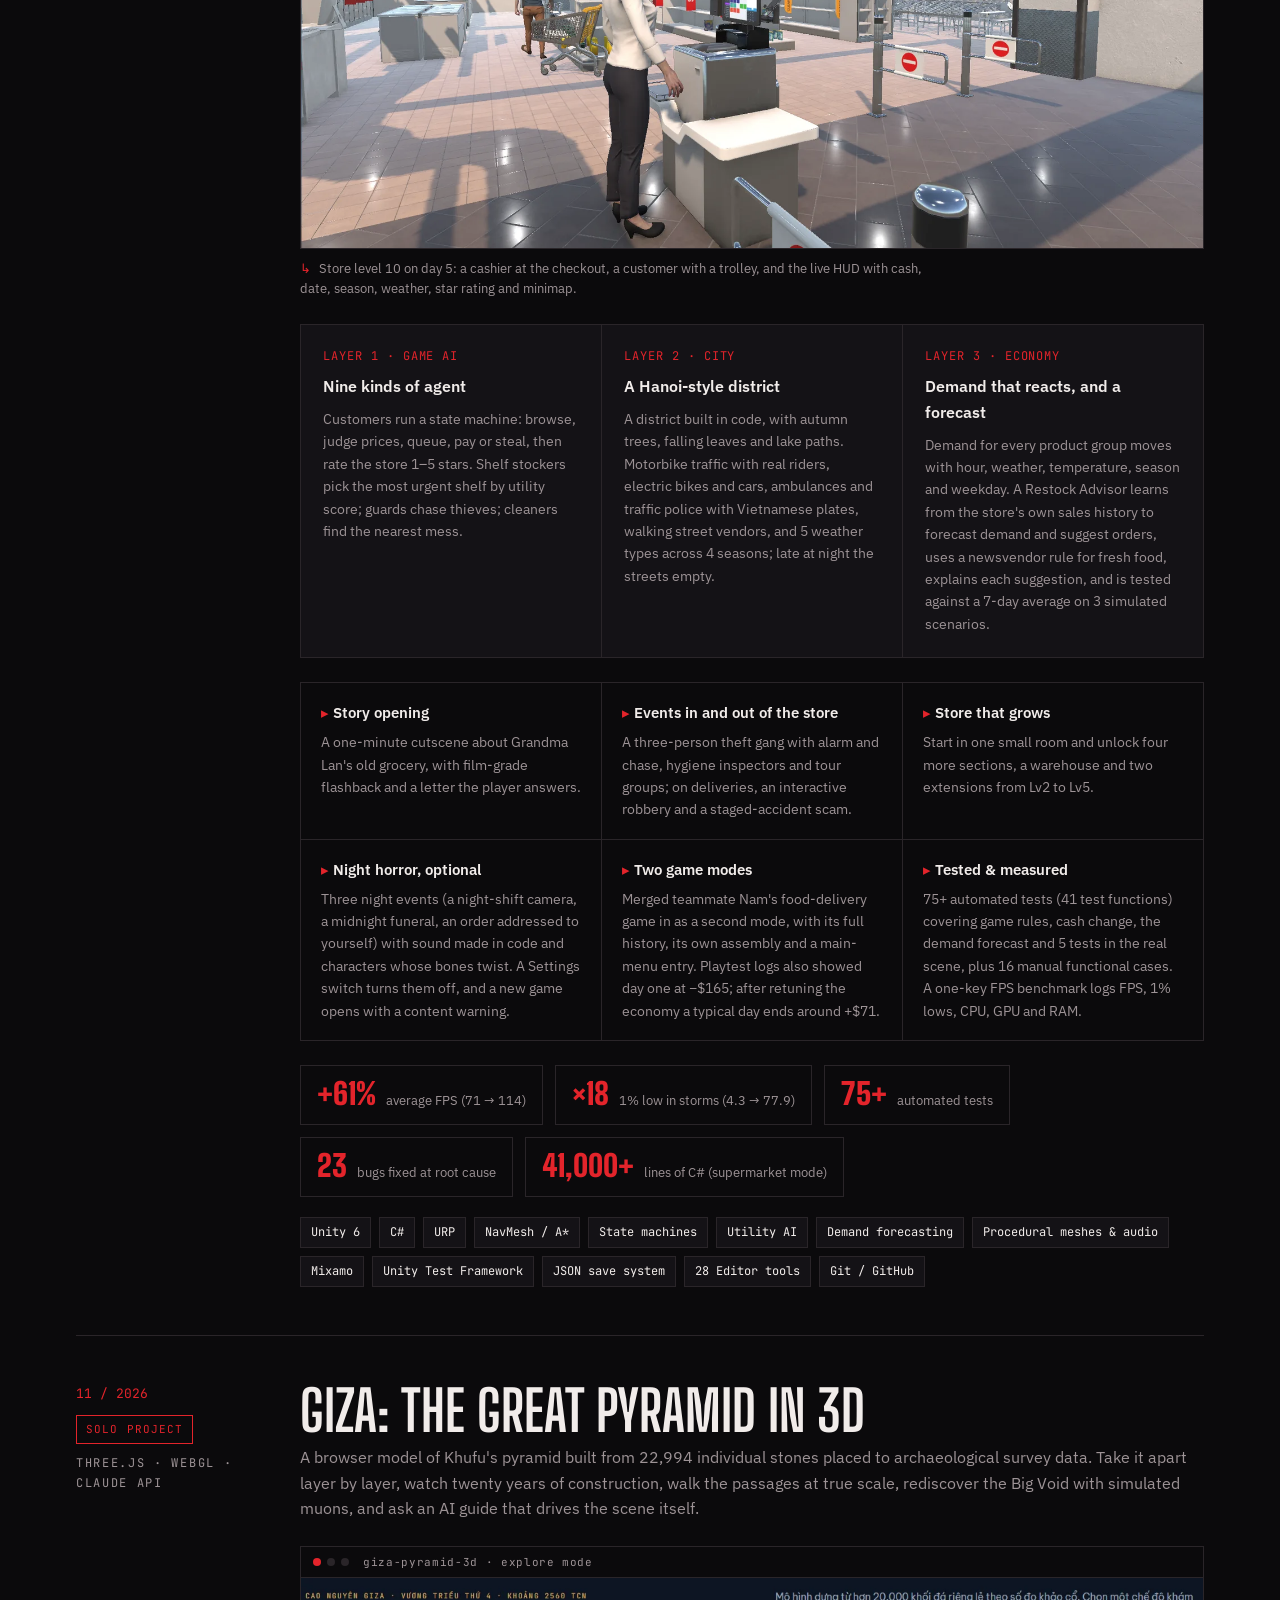
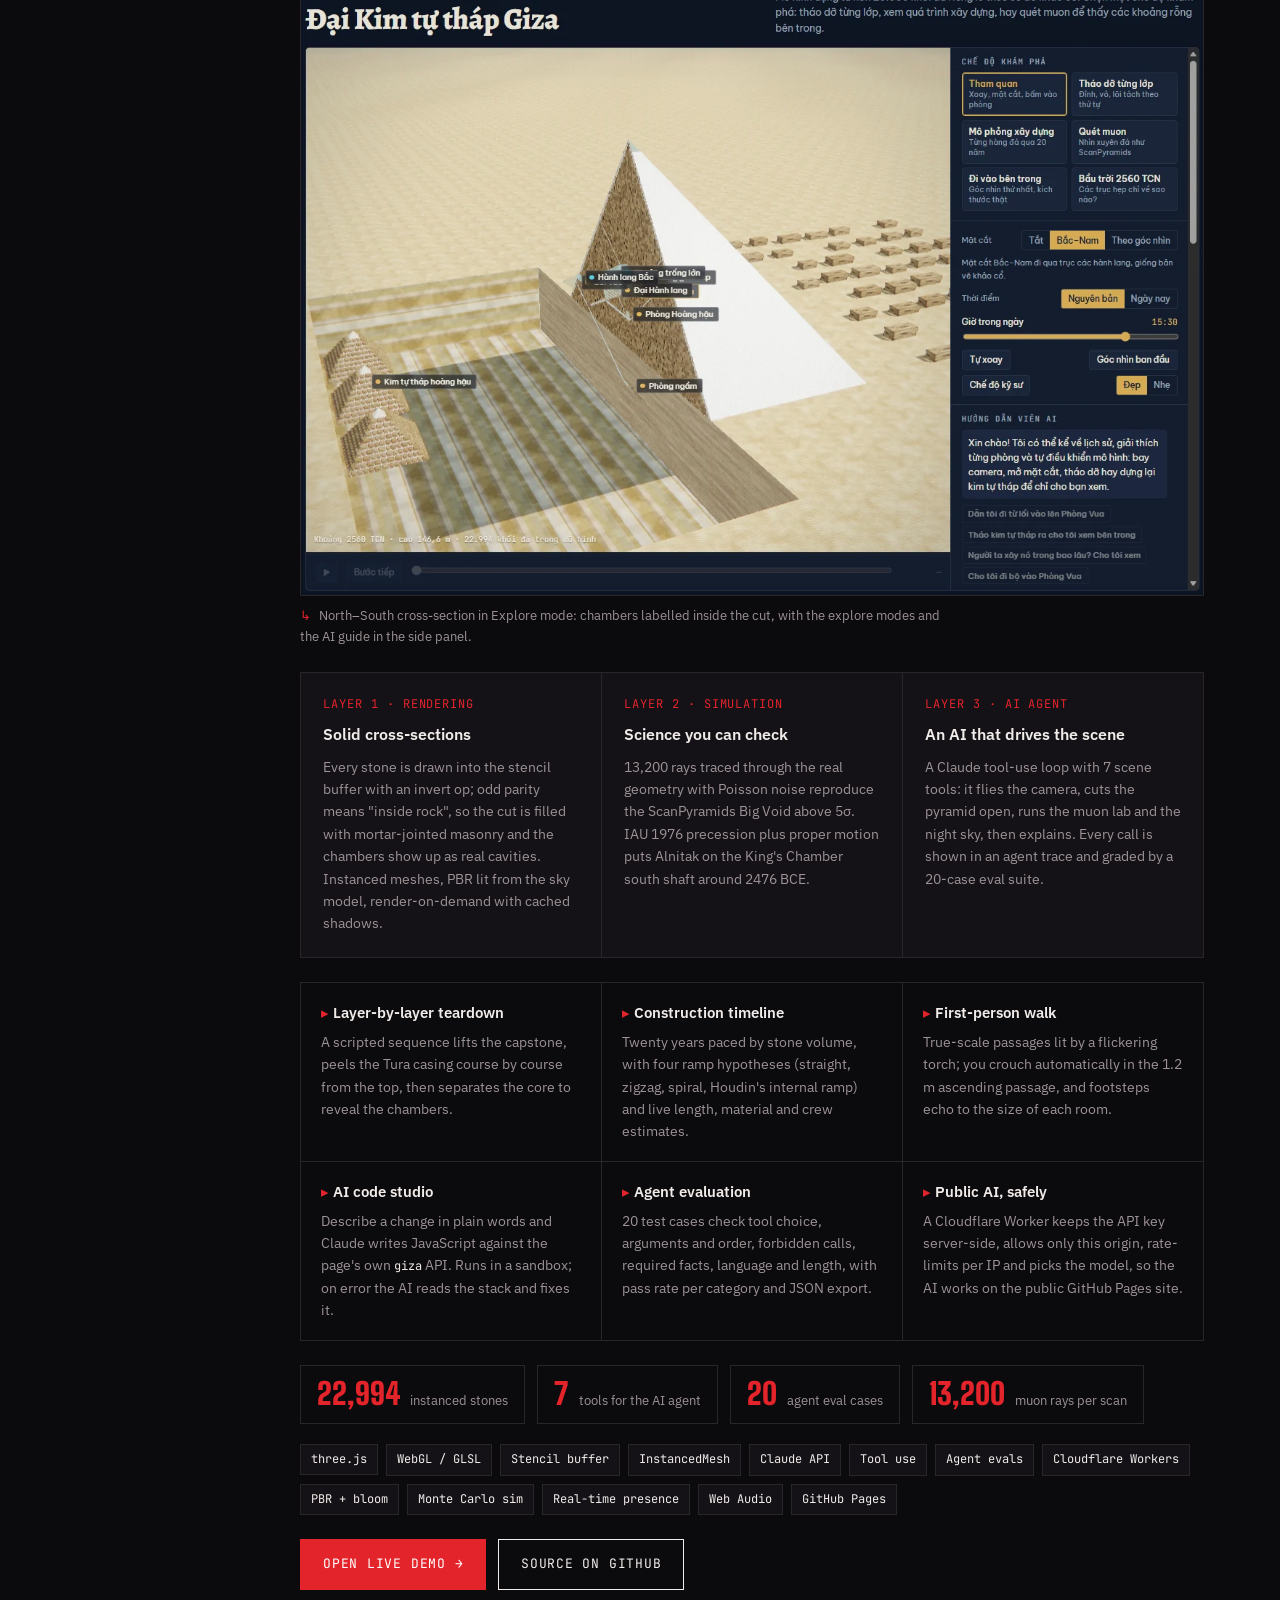
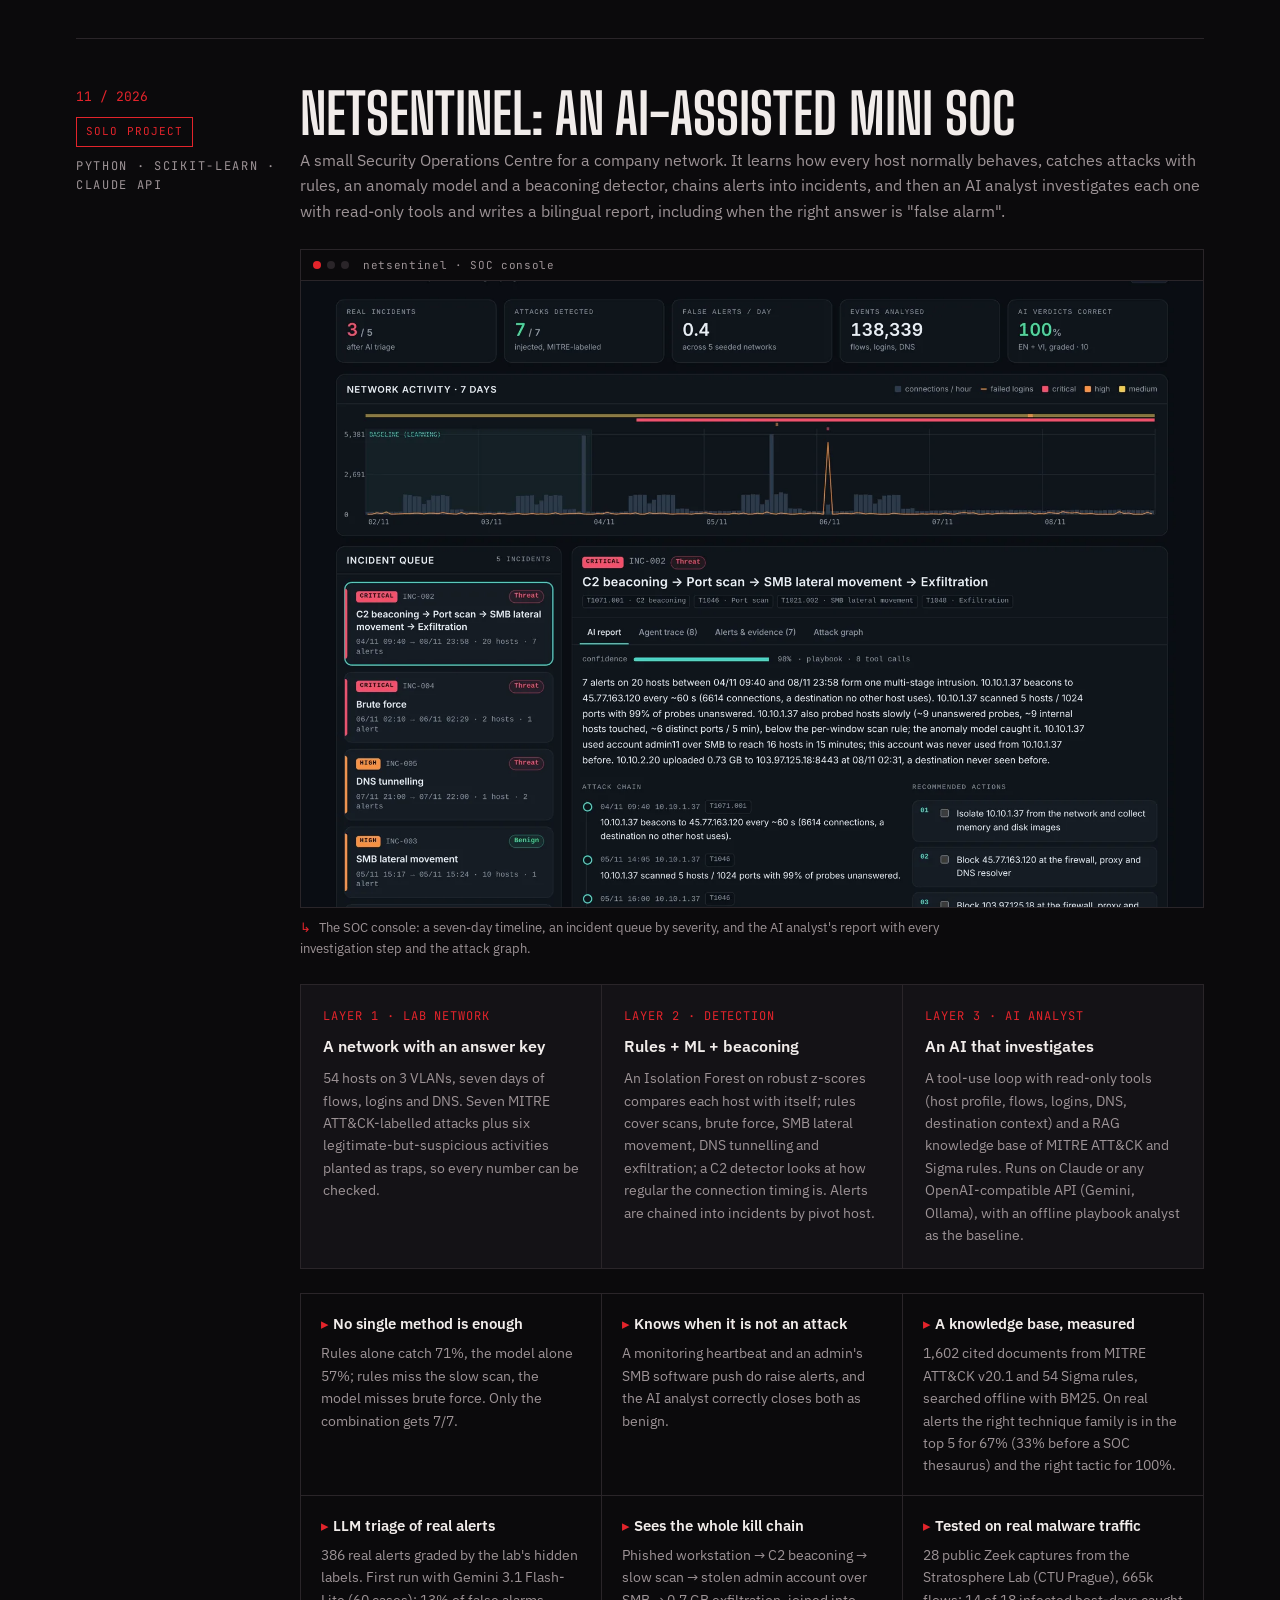
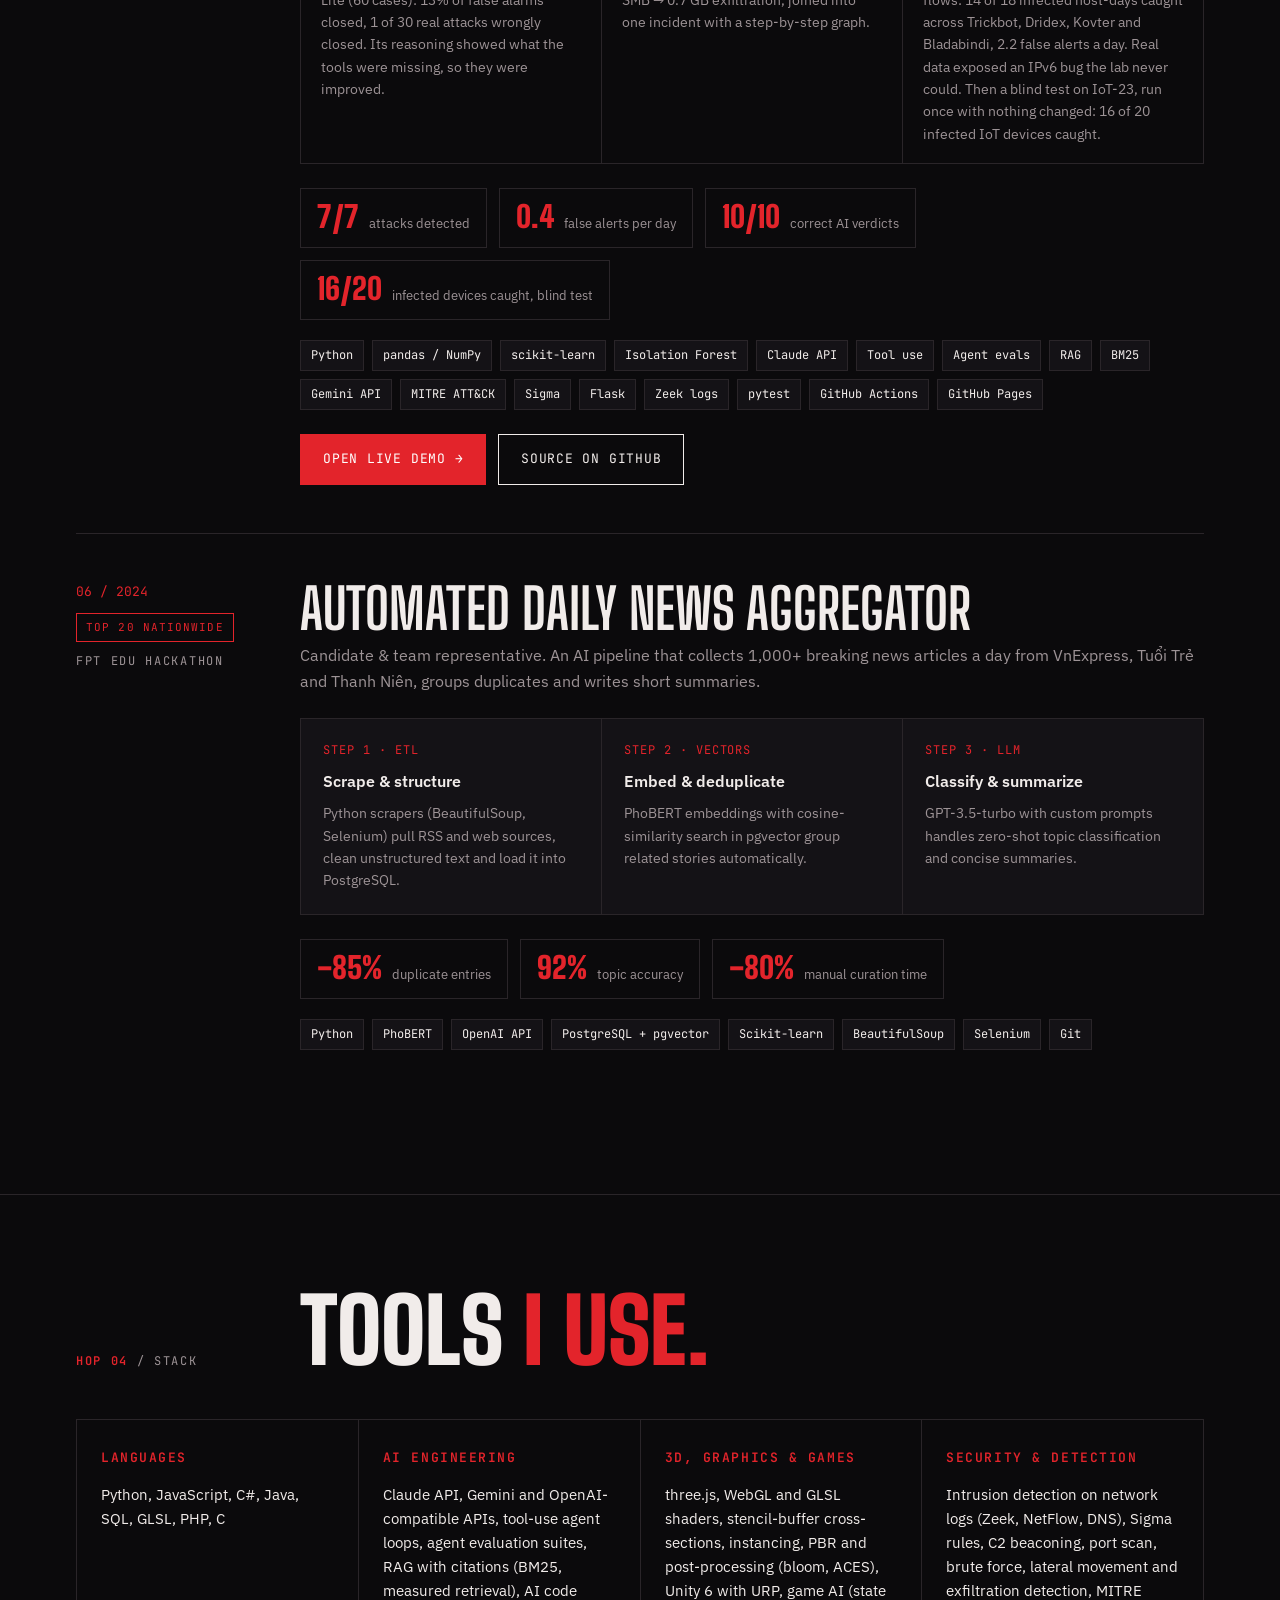
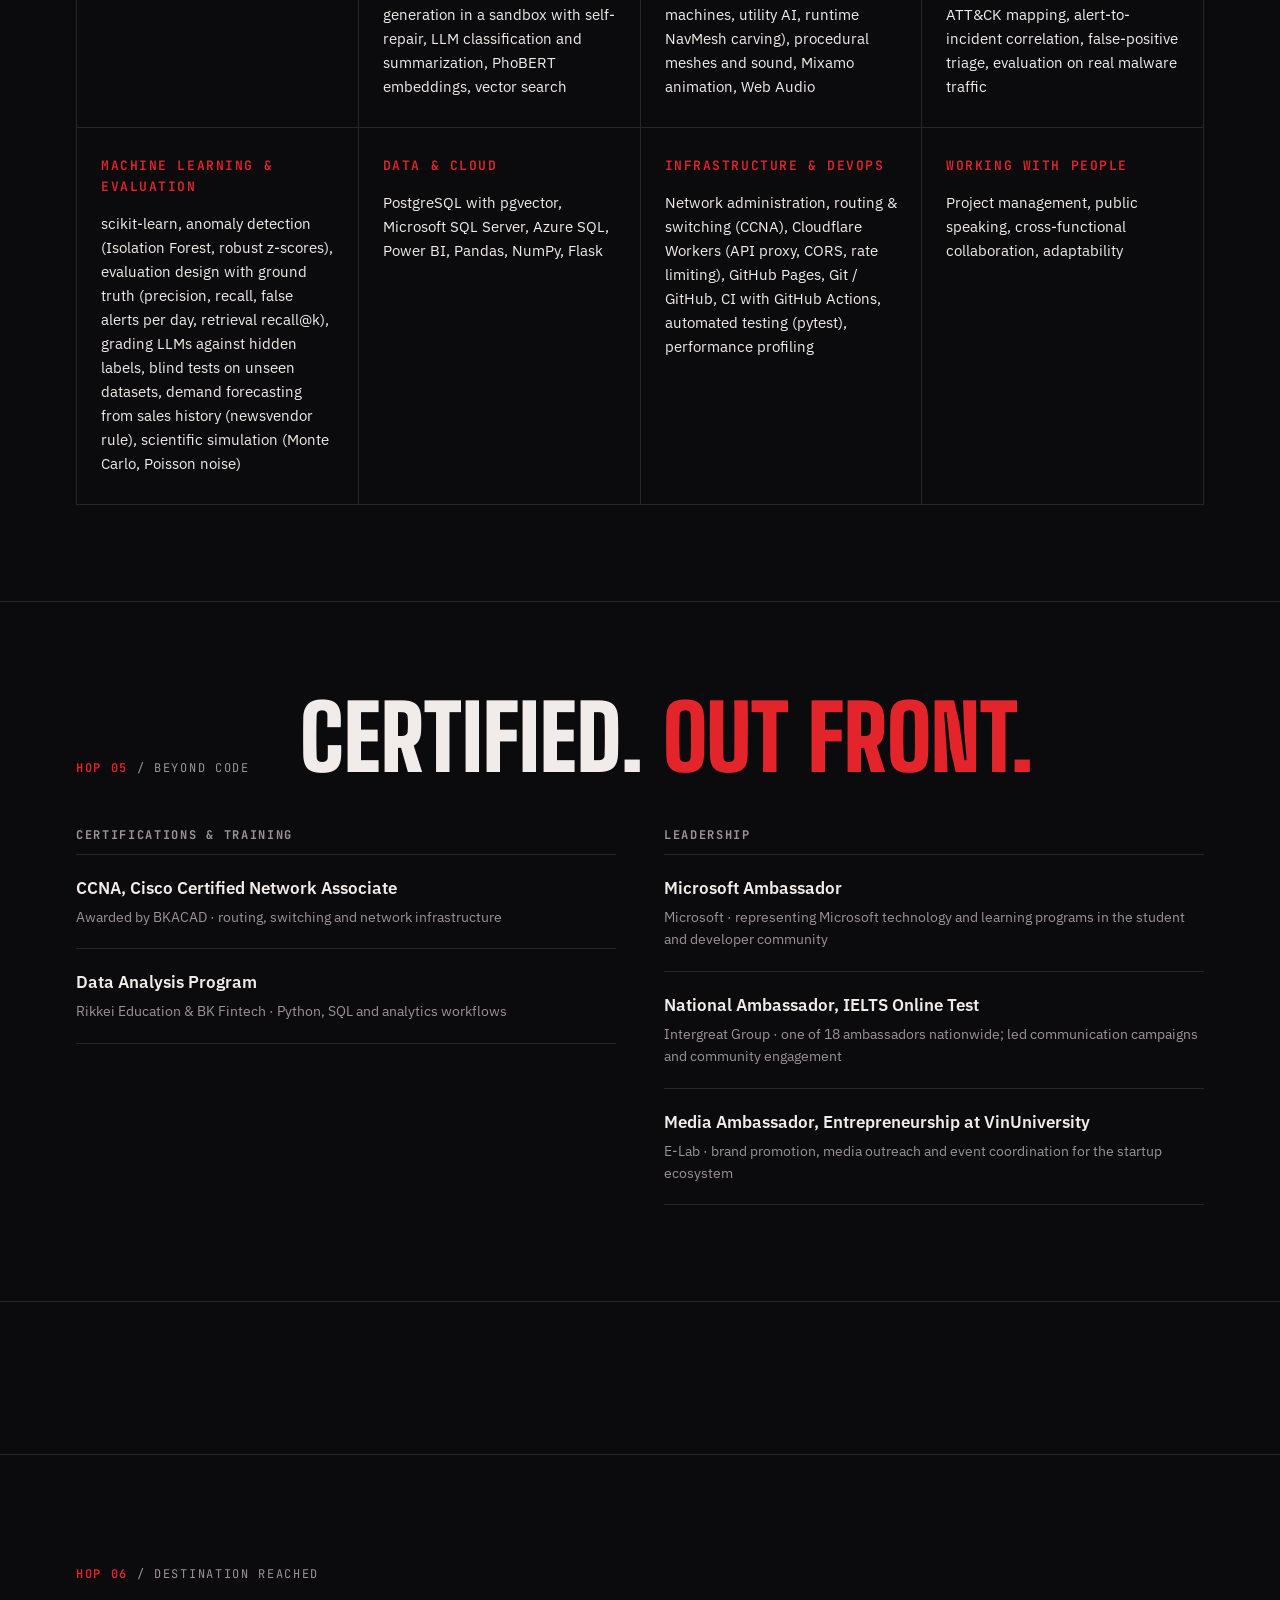
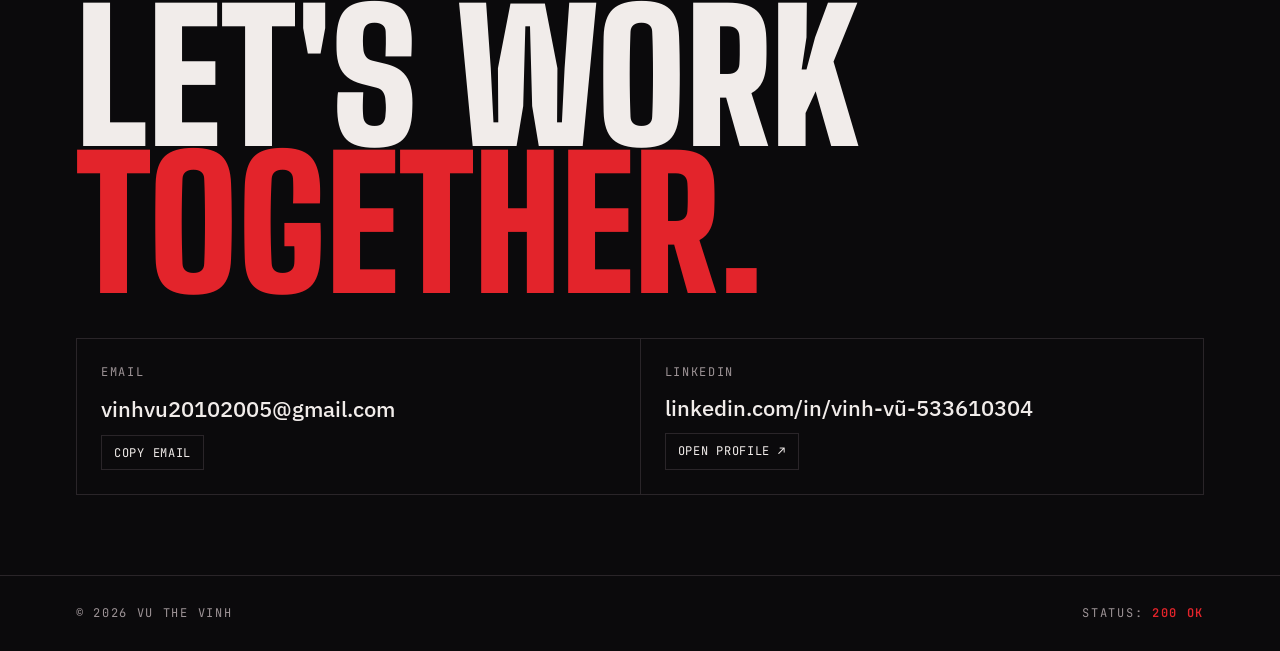
==== commit a19f84cf: "VietUrban card: Hanoi city, Restock Advisor, events, two modes, current numbers Co-Authored-By: Clau" ====
--- a/index.html
+++ b/index.html
@@ -479,11 +479,11 @@
         <div class="p-meta">
           <div class="date">07 – 11 / 2026</div>
           <span class="badge" data-vi="Đồ án tốt nghiệp">Final year project</span>
-          <div class="label">Unity 6 · C# · 219 commits</div>
+          <div class="label">Unity 6 · C# · 400 commits</div>
         </div>
         <div class="p-body">
           <h3>VietUrban Supermarket Simulator</h3>
-          <p class="role" data-vi="Game quản lý góc nhìn thứ nhất: bạn điều hành một cửa hàng tiện lợi trên con phố đông đúc kiểu Việt Nam. Xếp hàng lên kệ, đặt giá, đứng quầy thu ngân, rồi chạy xe máy giao hàng khắp khu phố 12 block, trong khi thời tiết, giao thông và chín loại tác tử AI quyết định một ngày của bạn.">A first-person management game where you run a convenience store on a busy Vietnamese street. Stock shelves, set prices and serve the checkout, then ride a motorbike to deliver orders across a 12-block district while the weather, the traffic and nine kinds of AI agents shape your day.</p>
+          <p class="role" data-vi="Đồ án tốt nghiệp nhóm hai người, tôi làm trưởng nhóm. Game quản lý góc nhìn thứ nhất: bạn điều hành cửa hàng tiện lợi giữa một khu phố kiểu Hà Nội. Nhập hàng theo gợi ý của bộ dự báo nhu cầu, xếp kệ, đặt giá, đứng quầy thu ngân, rồi chạy xe giao hàng qua dòng xe máy, trong khi thời tiết, các sự kiện và chín loại tác tử AI quyết định một ngày của bạn.">Two-person final year project that I lead. A first-person management game where you run a convenience store in a Hanoi-style district: order stock with help from a demand forecaster, stock shelves, set prices and serve the checkout, then deliver orders through motorbike traffic while the weather, events and nine kinds of AI agents shape your day.</p>
           <figure class="p-shot">
             <button class="shot-open" type="button" aria-label="Open screenshot full size">
               <span class="shot-bar" aria-hidden="true"><i></i><i></i><i></i><span>VietUrban_Simulation.exe · day 5</span></span>
@@ -494,25 +494,25 @@
           </figure>
           <div class="pipeline">
             <div class="stage"><div class="k" data-vi="LỚP 1 · AI TRONG GAME">LAYER 1 · GAME AI</div><h4 data-vi="Chín loại tác tử">Nine kinds of agent</h4><p data-vi="Khách hàng chạy theo máy trạng thái: dạo xem, cân nhắc giá, xếp hàng, trả tiền hoặc ăn trộm, rồi chấm cửa hàng 1–5 sao. Nhân viên xếp kệ chọn kệ gấp nhất theo điểm tiện ích; bảo vệ đuổi trộm; lao công tìm vết bẩn gần nhất.">Customers run a state machine: browse, judge prices, queue, pay or steal, then rate the store 1–5 stars. Shelf stockers pick the most urgent shelf by utility score; guards chase thieves; cleaners find the nearest mess.</p></div>
-            <div class="stage"><div class="k" data-vi="LỚP 2 · THÀNH PHỐ">LAYER 2 · CITY</div><h4 data-vi="Một con phố Việt Nam sống động">A living Vietnamese street</h4><p data-vi="14 xe chạy theo mạng đường, xe cứu thương và xe cảnh sát giao thông mang biển số Việt Nam, tối đa 22 người đi bộ, 73 địa chỉ giao hàng, 5 kiểu thời tiết qua 4 mùa.">14 traffic vehicles on a road graph, ambulances and traffic police with Vietnamese plates, up to 22 pedestrians, 73 delivery addresses, 5 weather types across 4 seasons.</p></div>
-            <div class="stage"><div class="k" data-vi="LỚP 3 · KINH TẾ">LAYER 3 · ECONOMY</div><h4 data-vi="Nhu cầu biết phản ứng">Demand that reacts</h4><p data-vi="10 nhóm hàng với hệ số nhu cầu 0.4–2.5 theo giờ, thời tiết, nhiệt độ, mùa và thứ trong tuần. Hàng tươi có hạn dùng, điểm đánh giá làm lượng khách thay đổi ±30%, bảng thống kê theo dõi doanh thu theo ngày, tuần, tháng.">10 product groups with demand from 0.4 to 2.5 by hour, weather, temperature, season and weekday. Fresh food expires, ratings move footfall ±30%, and stats track revenue by day, week and month.</p></div>
+            <div class="stage"><div class="k" data-vi="LỚP 2 · THÀNH PHỐ">LAYER 2 · CITY</div><h4 data-vi="Một khu phố kiểu Hà Nội">A Hanoi-style district</h4><p data-vi="Khu phố dựng bằng code với cây mùa thu lá rơi và đường quanh hồ. Dòng xe máy có người lái thật, xe máy và ô tô điện, xe cứu thương và cảnh sát giao thông biển số Việt Nam, người bán hàng rong, 5 kiểu thời tiết qua 4 mùa; về khuya phố vắng dần.">A district built in code, with autumn trees, falling leaves and lake paths. Motorbike traffic with real riders, electric bikes and cars, ambulances and traffic police with Vietnamese plates, walking street vendors, and 5 weather types across 4 seasons; late at night the streets empty.</p></div>
+            <div class="stage"><div class="k" data-vi="LỚP 3 · KINH TẾ">LAYER 3 · ECONOMY</div><h4 data-vi="Nhu cầu biết phản ứng, có dự báo">Demand that reacts, and a forecast</h4><p data-vi="Nhu cầu mỗi nhóm hàng thay đổi theo giờ, thời tiết, nhiệt độ, mùa và thứ trong tuần. Restock Advisor học từ chính lịch sử bán của cửa hàng để dự báo và gợi ý số thùng cần nhập, hàng tươi dùng quy tắc newsvendor, mỗi gợi ý có giải thích, và được kiểm thử so với trung bình 7 ngày trên 3 kịch bản mô phỏng.">Demand for every product group moves with hour, weather, temperature, season and weekday. A Restock Advisor learns from the store's own sales history to forecast demand and suggest orders, uses a newsvendor rule for fresh food, explains each suggestion, and is tested against a 7-day average on 3 simulated scenarios.</p></div>
           </div>
           <ul class="features">
             <li data-vi="&lt;b&gt;Cảnh mở đầu có cốt truyện&lt;/b&gt;Đoạn phim một phút về tiệm tạp hoá cũ của bà Lan, hồi tưởng màu phim cũ và một lá thư người chơi tự chọn câu trả lời."><b>Story opening</b>A one-minute cutscene about Grandma Lan's old grocery, with film-grade flashback and a letter the player answers.</li>
-            <li data-vi="&lt;b&gt;Sự kiện ngẫu nhiên&lt;/b&gt;Băng trộm ba người kèm còi báo động và cảnh rượt đuổi chậm hình, thanh tra vệ sinh, đoàn khách du lịch 8 người."><b>Random events</b>A three-person theft gang with alarm and slow-motion chase, hygiene inspectors and tour groups of 8 customers.</li>
+            <li data-vi="&lt;b&gt;Sự kiện trong và ngoài cửa hàng&lt;/b&gt;Băng trộm ba người với còi báo động và cảnh rượt đuổi, thanh tra vệ sinh, đoàn khách du lịch; trên đường giao hàng có vụ cướp đơn phải tự xử lý và màn dàn dựng va chạm để lừa tiền."><b>Events in and out of the store</b>A three-person theft gang with alarm and chase, hygiene inspectors and tour groups; on deliveries, an interactive robbery and a staged-accident scam.</li>
             <li data-vi="&lt;b&gt;Cửa hàng lớn dần&lt;/b&gt;Bắt đầu từ một gian nhỏ, mở thêm bốn gian, một kho và hai phần mở rộng từ Lv2 đến Lv5."><b>Store that grows</b>Start in one small room and unlock four more sections, a warehouse and two extensions from Lv2 to Lv5.</li>
-            <li data-vi="&lt;b&gt;Phương tiện&lt;/b&gt;Mua xe C125, Classic Sedan hoặc Sports Coupe, lái bằng camera góc thứ ba hoặc góc thứ nhất."><b>Vehicles</b>Buy a C125 scooter, a Classic Sedan or a Sports Coupe, with third- and first-person driving cameras.</li>
-            <li data-vi="&lt;b&gt;Cân bằng cho người mới&lt;/b&gt;Log chơi thử cho thấy ngày đầu lỗ −$165. Sau khi chỉnh lại giá bán, tiền thuê, lương và đường cong XP, một ngày điển hình lãi khoảng +$71."><b>Balanced for new players</b>Playtest logs showed day one at −$165. After retuning prices, rent, wages and the XP curve, a typical day ends around +$71.</li>
-            <li data-vi="&lt;b&gt;Kiểm thử &amp;amp; đo đạc&lt;/b&gt;38 test tự động trên 184.800 tổ hợp nhu cầu, cùng công cụ FpsLogger tự viết ghi FPS, 1% low và rác bộ nhớ ra file CSV."><b>Tested &amp; measured</b>38 automated tests across 184,800 demand combinations, plus a custom FpsLogger that writes FPS, 1% lows and GC to CSV.</li>
+            <li data-vi="&lt;b&gt;Đêm kinh dị (tuỳ chọn)&lt;/b&gt;Ba sự kiện kinh dị ban đêm: camera ca đêm, đám tang lúc nửa đêm và đơn hàng gửi cho chính mình, với âm thanh tạo bằng code và nhân vật bị vặn xương. Có công tắc tắt trong Settings và cảnh báo nội dung khi bắt đầu game mới."><b>Night horror, optional</b>Three night events (a night-shift camera, a midnight funeral, an order addressed to yourself) with sound made in code and characters whose bones twist. A Settings switch turns them off, and a new game opens with a content warning.</li>
+            <li data-vi="&lt;b&gt;Hai chế độ chơi&lt;/b&gt;Ghép game giao đồ ăn của thành viên Nam thành chế độ thứ hai, giữ nguyên lịch sử commit, biên dịch trong assembly riêng và mở từ menu chính. Log chơi thử cũng cho thấy ngày đầu lỗ −$165, chỉnh lại kinh tế để một ngày điển hình lãi khoảng +$71."><b>Two game modes</b>Merged teammate Nam's food-delivery game in as a second mode, with its full history, its own assembly and a main-menu entry. Playtest logs also showed day one at −$165; after retuning the economy a typical day ends around +$71.</li>
+            <li data-vi="&lt;b&gt;Kiểm thử &amp;amp; đo đạc&lt;/b&gt;Hơn 75 test tự động (41 hàm test): luật game, tiền thối, dự báo nhu cầu và 5 test chạy trong scene thật, cùng 16 test case chức năng chạy tay. Bộ đo FPS một phím ghi FPS, 1% low, CPU, GPU, RAM ra file."><b>Tested &amp; measured</b>75+ automated tests (41 test functions) covering game rules, cash change, the demand forecast and 5 tests in the real scene, plus 16 manual functional cases. A one-key FPS benchmark logs FPS, 1% lows, CPU, GPU and RAM.</li>
           </ul>
           <div class="results">
             <div class="result"><b data-count="61" data-prefix="+" data-suffix="%">+61%</b><span data-vi="FPS trung bình (71 → 114)">average FPS (71 → 114)</span></div>
             <div class="result"><b data-count="18" data-prefix="×">×18</b><span data-vi="1% low khi giông (4.3 → 77.9)">1% low in storms (4.3 → 77.9)</span></div>
-            <div class="result"><b data-count="38" data-suffix="/38">38/38</b><span data-vi="test tự động đạt">automated tests pass</span></div>
+            <div class="result"><b data-count="75" data-suffix="+">75+</b><span data-vi="test tự động">automated tests</span></div>
             <div class="result"><b data-count="23">23</b><span data-vi="lỗi được sửa tận gốc">bugs fixed at root cause</span></div>
-            <div class="result"><b data-count="18000" data-suffix="+">18,000+</b><span data-vi="dòng code C#">lines of C#</span></div>
+            <div class="result"><b data-count="41000" data-suffix="+">41,000+</b><span data-vi="dòng code C# (chế độ siêu thị)">lines of C# (supermarket mode)</span></div>
           </div>
-          <ul class="stack"><li>Unity 6</li><li>C#</li><li>URP</li><li>NavMesh / A*</li><li>State machines</li><li>Utility AI</li><li>Unity Test Framework</li><li>JSON save system</li><li>21 Editor tools</li><li>Git / GitHub</li></ul>
+          <ul class="stack"><li>Unity 6</li><li>C#</li><li>URP</li><li>NavMesh / A*</li><li>State machines</li><li>Utility AI</li><li>Demand forecasting</li><li>Procedural meshes &amp; audio</li><li>Mixamo</li><li>Unity Test Framework</li><li>JSON save system</li><li>28 Editor tools</li><li>Git / GitHub</li></ul>
         </div>
       </article>
 
@@ -632,9 +632,9 @@
       <div class="skills">
         <div class="skill"><h3 data-vi="Ngôn ngữ">Languages</h3><p>Python, JavaScript, C#, Java, SQL, GLSL, PHP, C</p></div>
         <div class="skill"><h3 data-vi="Kỹ thuật AI">AI engineering</h3><p data-vi="Claude API, Gemini và các API chuẩn OpenAI, vòng lặp tác tử dùng công cụ, bộ đánh giá tác tử, RAG có trích nguồn (BM25, đo độ chính xác tìm kiếm), AI sinh code chạy trong sandbox và tự sửa lỗi, phân loại và tóm tắt bằng LLM, embedding PhoBERT, tìm kiếm vector">Claude API, Gemini and OpenAI-compatible APIs, tool-use agent loops, agent evaluation suites, RAG with citations (BM25, measured retrieval), AI code generation in a sandbox with self-repair, LLM classification and summarization, PhoBERT embeddings, vector search</p></div>
-        <div class="skill"><h3 data-vi="3D, đồ hoạ &amp;amp; game">3D, graphics &amp; games</h3><p data-vi="three.js, WebGL và shader GLSL, mặt cắt bằng stencil buffer, instancing, PBR và hậu kỳ (bloom, ACES), Unity 6 với URP, AI trong game (máy trạng thái, utility AI, NavMesh), Web Audio">three.js, WebGL and GLSL shaders, stencil-buffer cross-sections, instancing, PBR and post-processing (bloom, ACES), Unity 6 with URP, game AI (state machines, utility AI, NavMesh), Web Audio</p></div>
+        <div class="skill"><h3 data-vi="3D, đồ hoạ &amp;amp; game">3D, graphics &amp; games</h3><p data-vi="three.js, WebGL và shader GLSL, mặt cắt bằng stencil buffer, instancing, PBR và hậu kỳ (bloom, ACES), Unity 6 với URP, AI trong game (máy trạng thái, utility AI, NavMesh cắt lúc chạy), dựng mesh và âm thanh bằng code, hoạt ảnh Mixamo, Web Audio">three.js, WebGL and GLSL shaders, stencil-buffer cross-sections, instancing, PBR and post-processing (bloom, ACES), Unity 6 with URP, game AI (state machines, utility AI, runtime NavMesh carving), procedural meshes and sound, Mixamo animation, Web Audio</p></div>
         <div class="skill"><h3 data-vi="Bảo mật &amp;amp; phát hiện tấn công">Security &amp; detection</h3><p data-vi="Phát hiện xâm nhập trên log mạng (Zeek, NetFlow, DNS), luật Sigma, phát hiện beaconing C2, quét cổng, brute force, di chuyển ngang và rò rỉ dữ liệu, gắn nhãn MITRE ATT&amp;amp;CK, gom cảnh báo thành sự cố, phân loại báo động giả, đánh giá trên lưu lượng mã độc thật">Intrusion detection on network logs (Zeek, NetFlow, DNS), Sigma rules, C2 beaconing, port scan, brute force, lateral movement and exfiltration detection, MITRE ATT&amp;CK mapping, alert-to-incident correlation, false-positive triage, evaluation on real malware traffic</p></div>
-        <div class="skill"><h3 data-vi="Học máy &amp;amp; đánh giá">Machine learning &amp; evaluation</h3><p data-vi="scikit-learn, phát hiện bất thường (Isolation Forest, robust z-score), thiết kế đánh giá có đáp án (precision, recall, báo nhầm/ngày, recall@k cho tìm kiếm), đánh giá LLM bằng nhãn ẩn, kiểm tra mù trên bộ dữ liệu chưa từng thấy, mô phỏng khoa học (Monte Carlo, nhiễu Poisson)">scikit-learn, anomaly detection (Isolation Forest, robust z-scores), evaluation design with ground truth (precision, recall, false alerts per day, retrieval recall@k), grading LLMs against hidden labels, blind tests on unseen datasets, scientific simulation (Monte Carlo, Poisson noise)</p></div>
+        <div class="skill"><h3 data-vi="Học máy &amp;amp; đánh giá">Machine learning &amp; evaluation</h3><p data-vi="scikit-learn, phát hiện bất thường (Isolation Forest, robust z-score), thiết kế đánh giá có đáp án (precision, recall, báo nhầm/ngày, recall@k cho tìm kiếm), đánh giá LLM bằng nhãn ẩn, kiểm tra mù trên bộ dữ liệu chưa từng thấy, dự báo nhu cầu từ lịch sử bán (quy tắc newsvendor), mô phỏng khoa học (Monte Carlo, nhiễu Poisson)">scikit-learn, anomaly detection (Isolation Forest, robust z-scores), evaluation design with ground truth (precision, recall, false alerts per day, retrieval recall@k), grading LLMs against hidden labels, blind tests on unseen datasets, demand forecasting from sales history (newsvendor rule), scientific simulation (Monte Carlo, Poisson noise)</p></div>
         <div class="skill"><h3 data-vi="Dữ liệu &amp;amp; đám mây">Data &amp; cloud</h3><p data-vi="PostgreSQL với pgvector, Microsoft SQL Server, Azure SQL, Power BI, Pandas, NumPy, Flask">PostgreSQL with pgvector, Microsoft SQL Server, Azure SQL, Power BI, Pandas, NumPy, Flask</p></div>
         <div class="skill"><h3 data-vi="Hạ tầng &amp;amp; DevOps">Infrastructure &amp; DevOps</h3><p data-vi="Quản trị mạng, định tuyến &amp;amp; chuyển mạch (CCNA), Cloudflare Workers (proxy API, CORS, giới hạn lượt gọi), GitHub Pages, Git / GitHub, CI với GitHub Actions, kiểm thử tự động (pytest), đo và tối ưu hiệu năng">Network administration, routing &amp; switching (CCNA), Cloudflare Workers (API proxy, CORS, rate limiting), GitHub Pages, Git / GitHub, CI with GitHub Actions, automated testing (pytest), performance profiling</p></div>
         <div class="skill"><h3 data-vi="Làm việc với con người">Working with people</h3><p data-vi="Quản lý dự án, nói trước đám đông, phối hợp liên phòng ban, thích nghi nhanh">Project management, public speaking, cross-functional collaboration, adaptability</p></div>
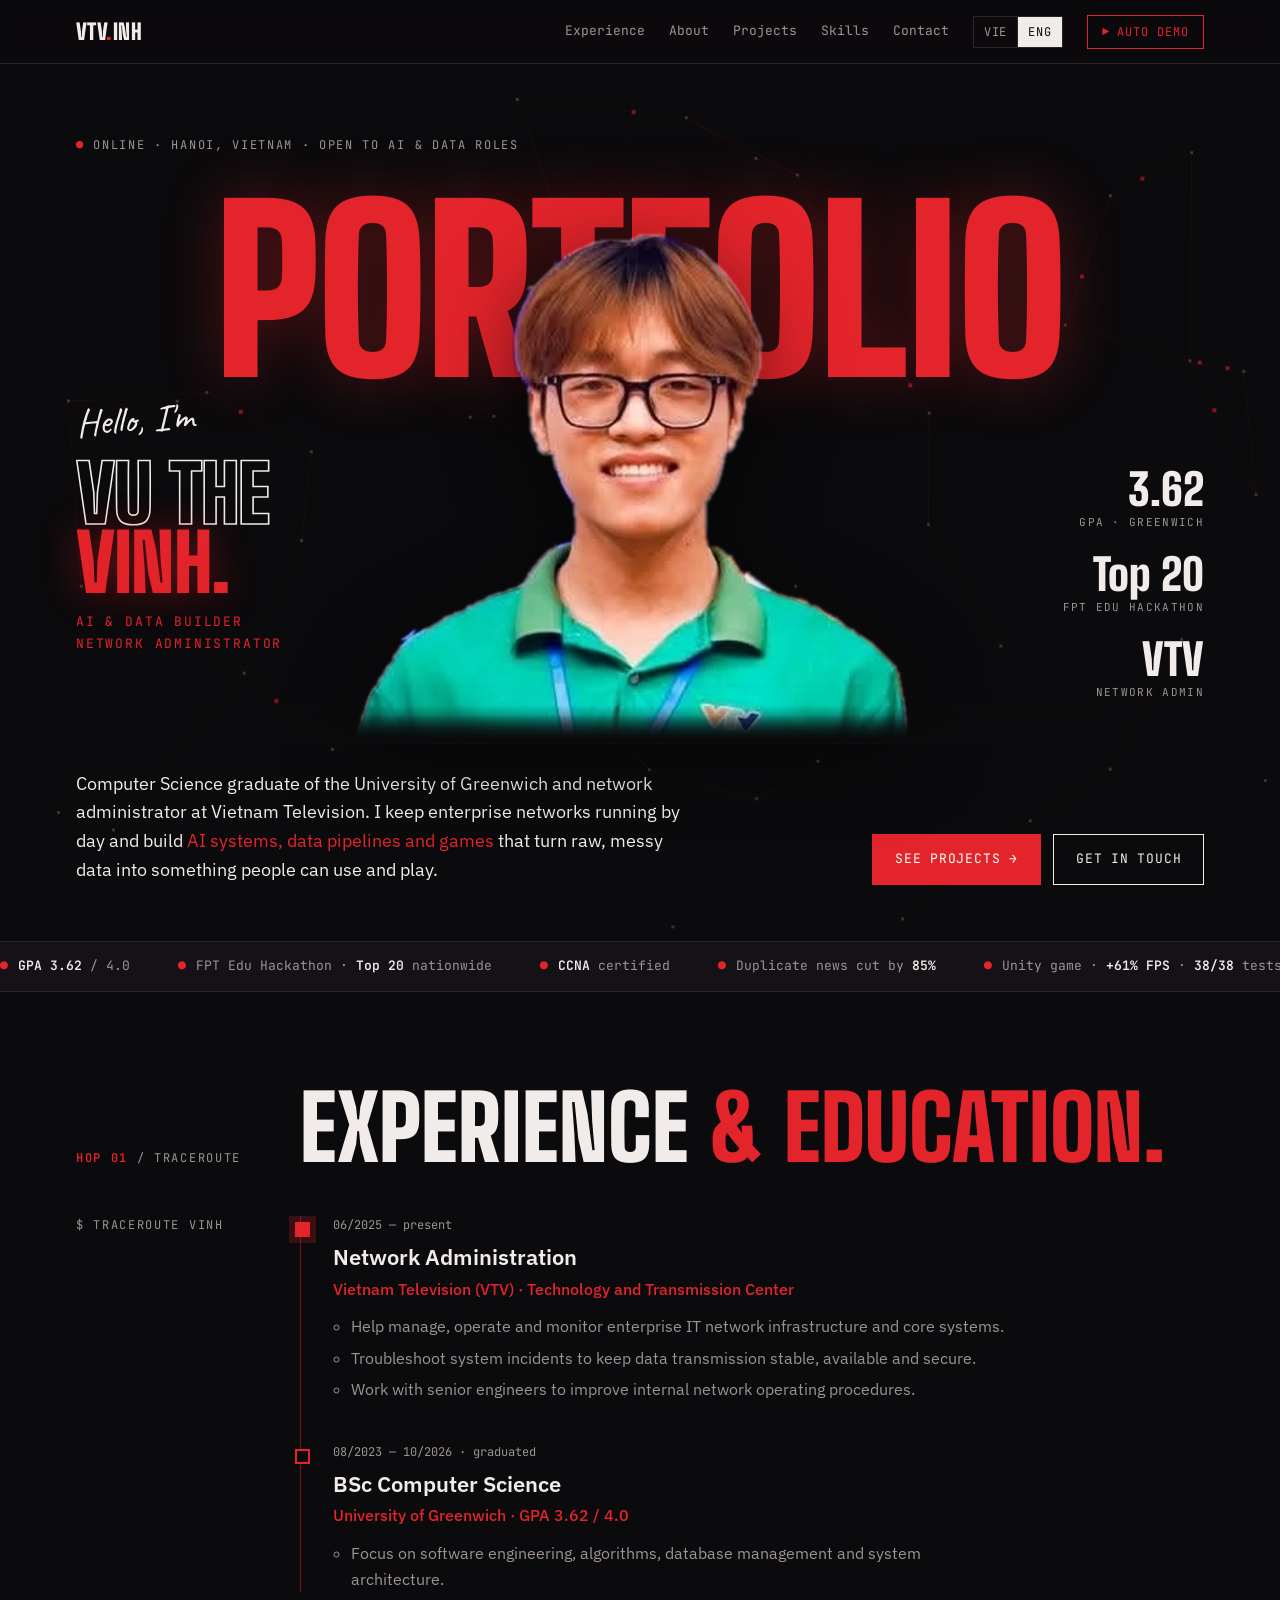
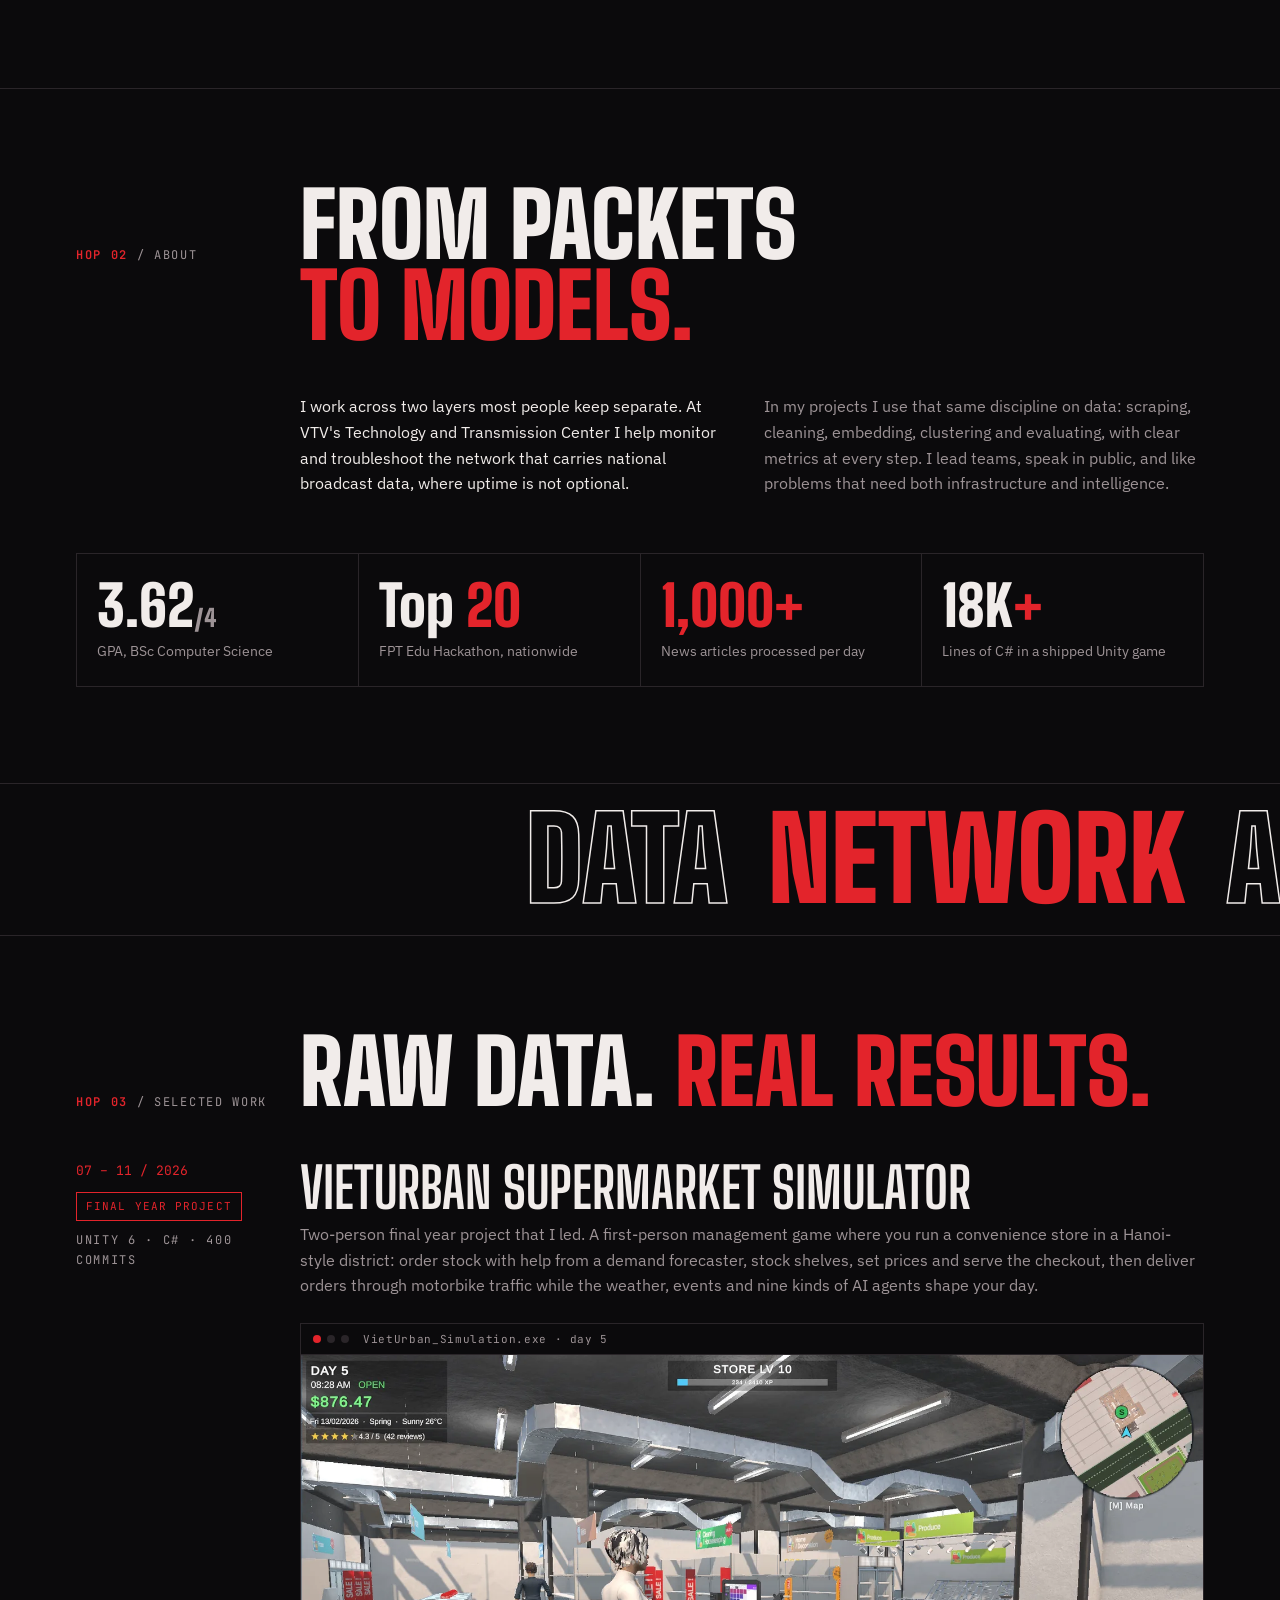
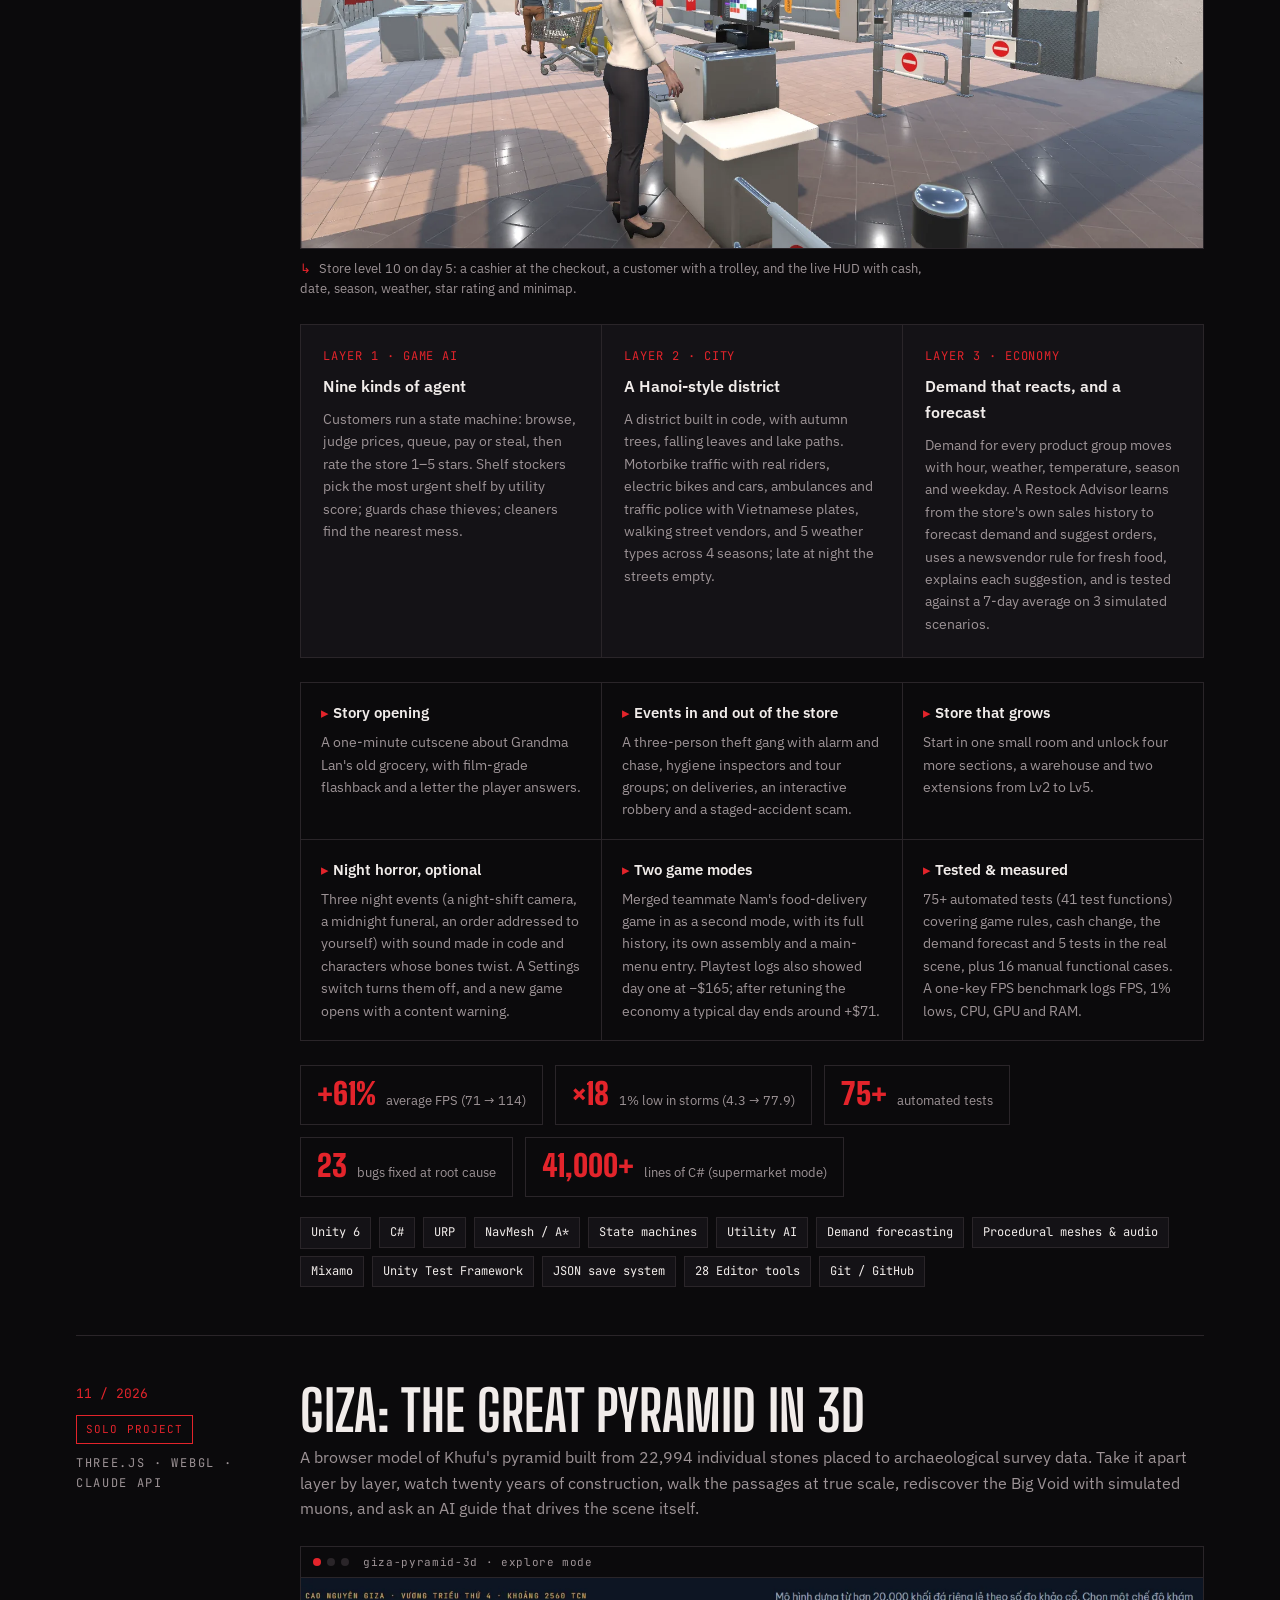
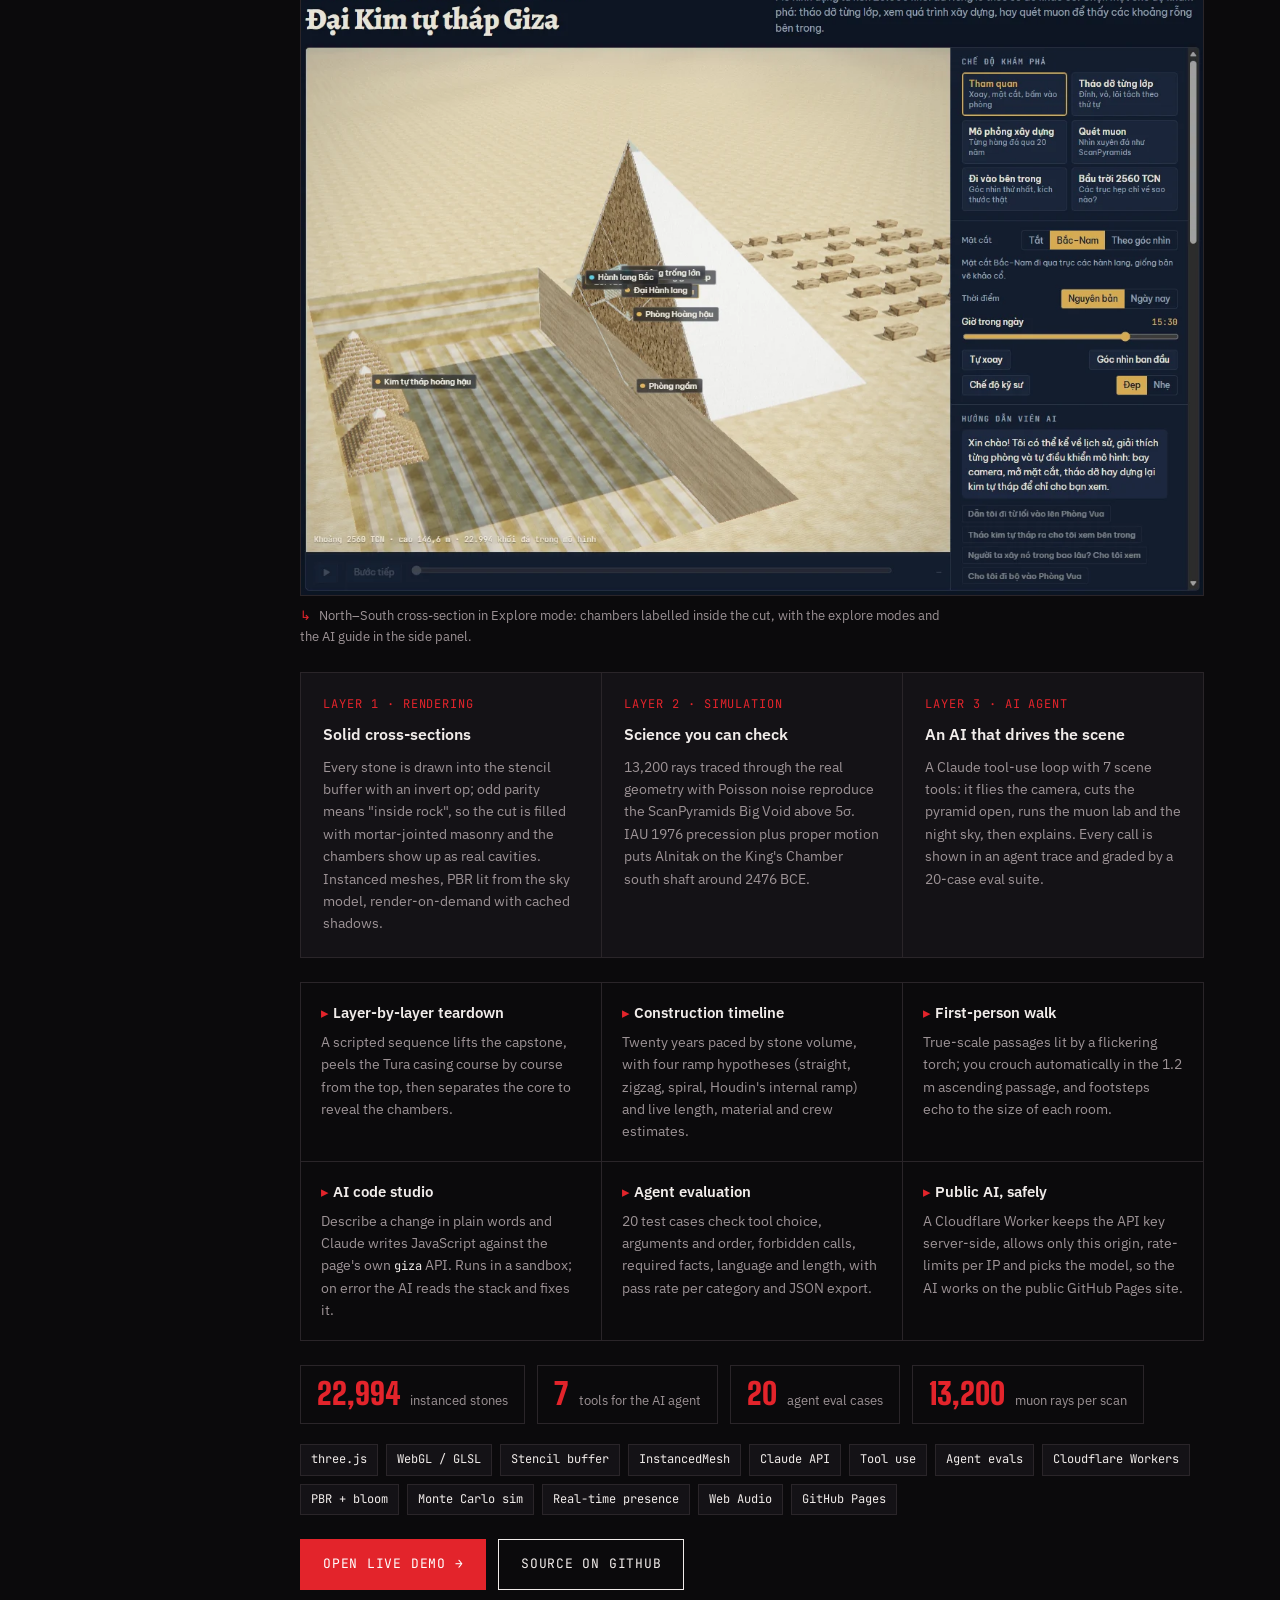
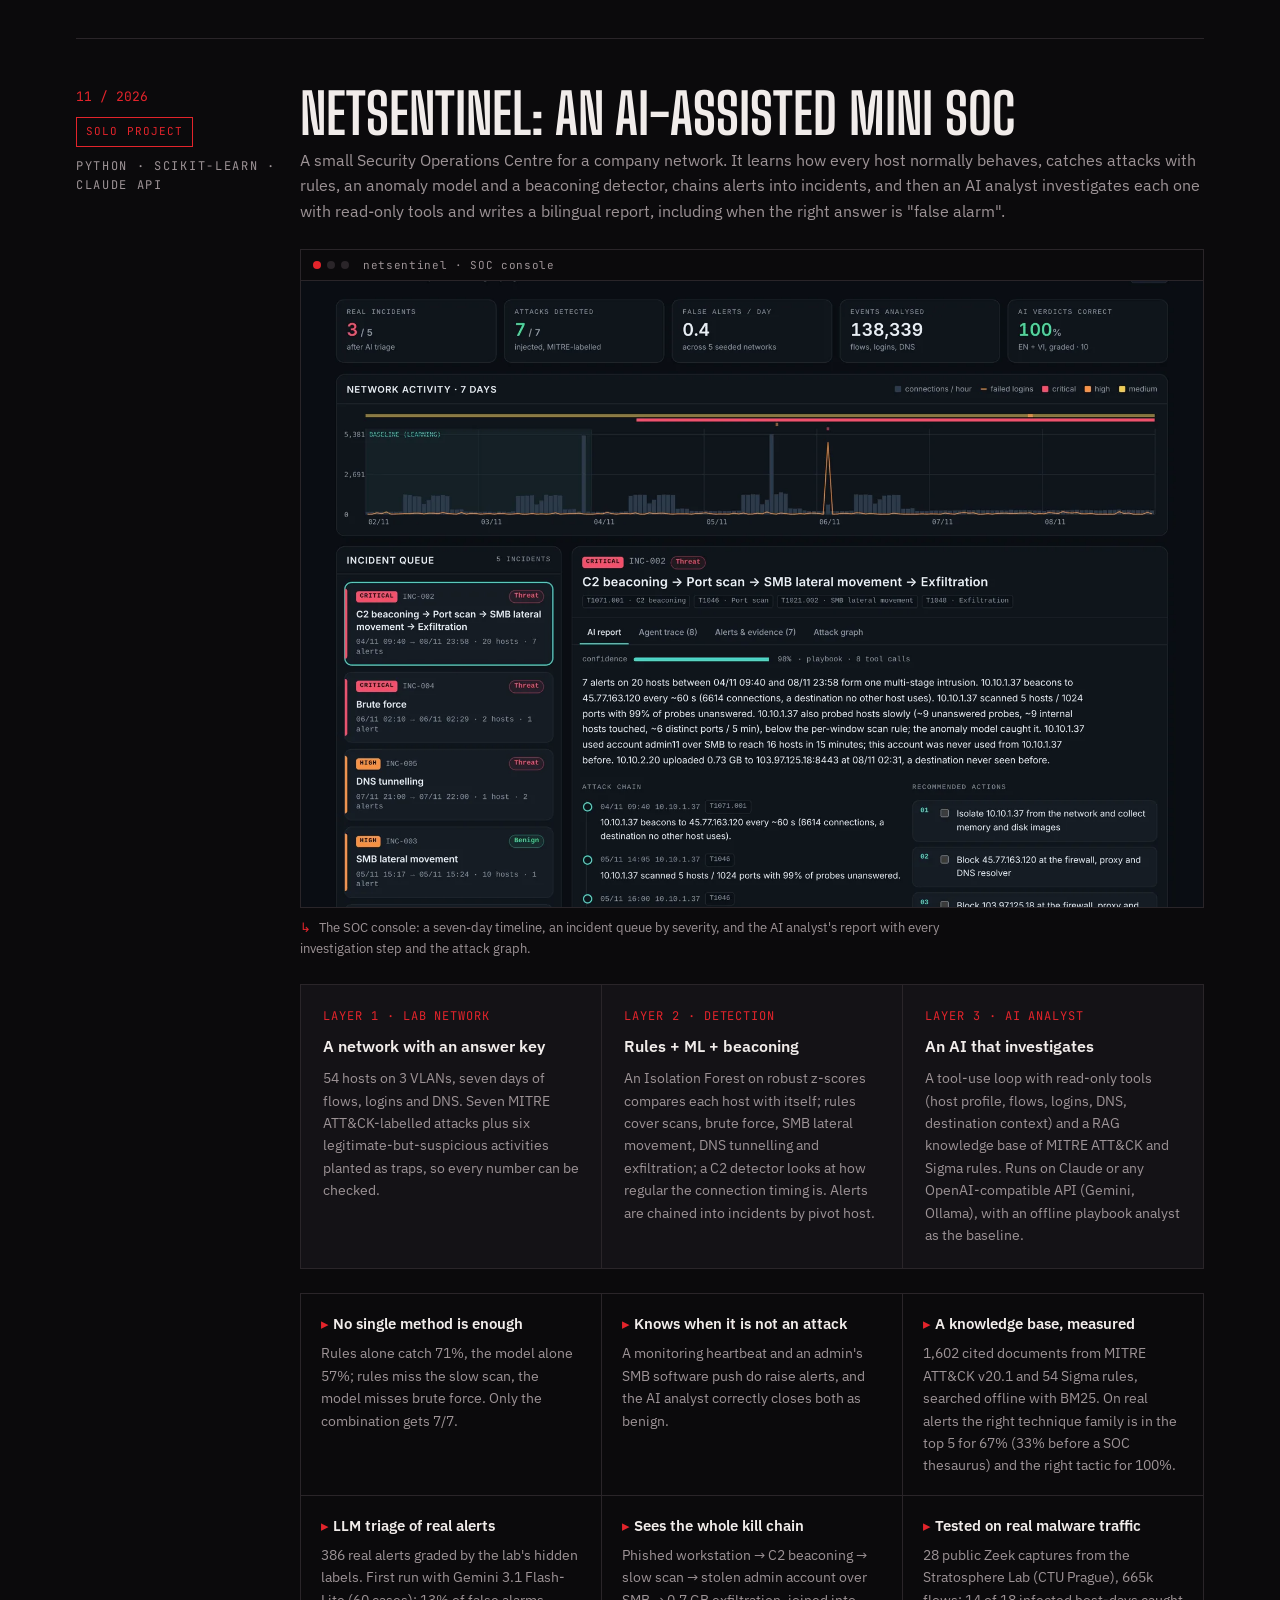
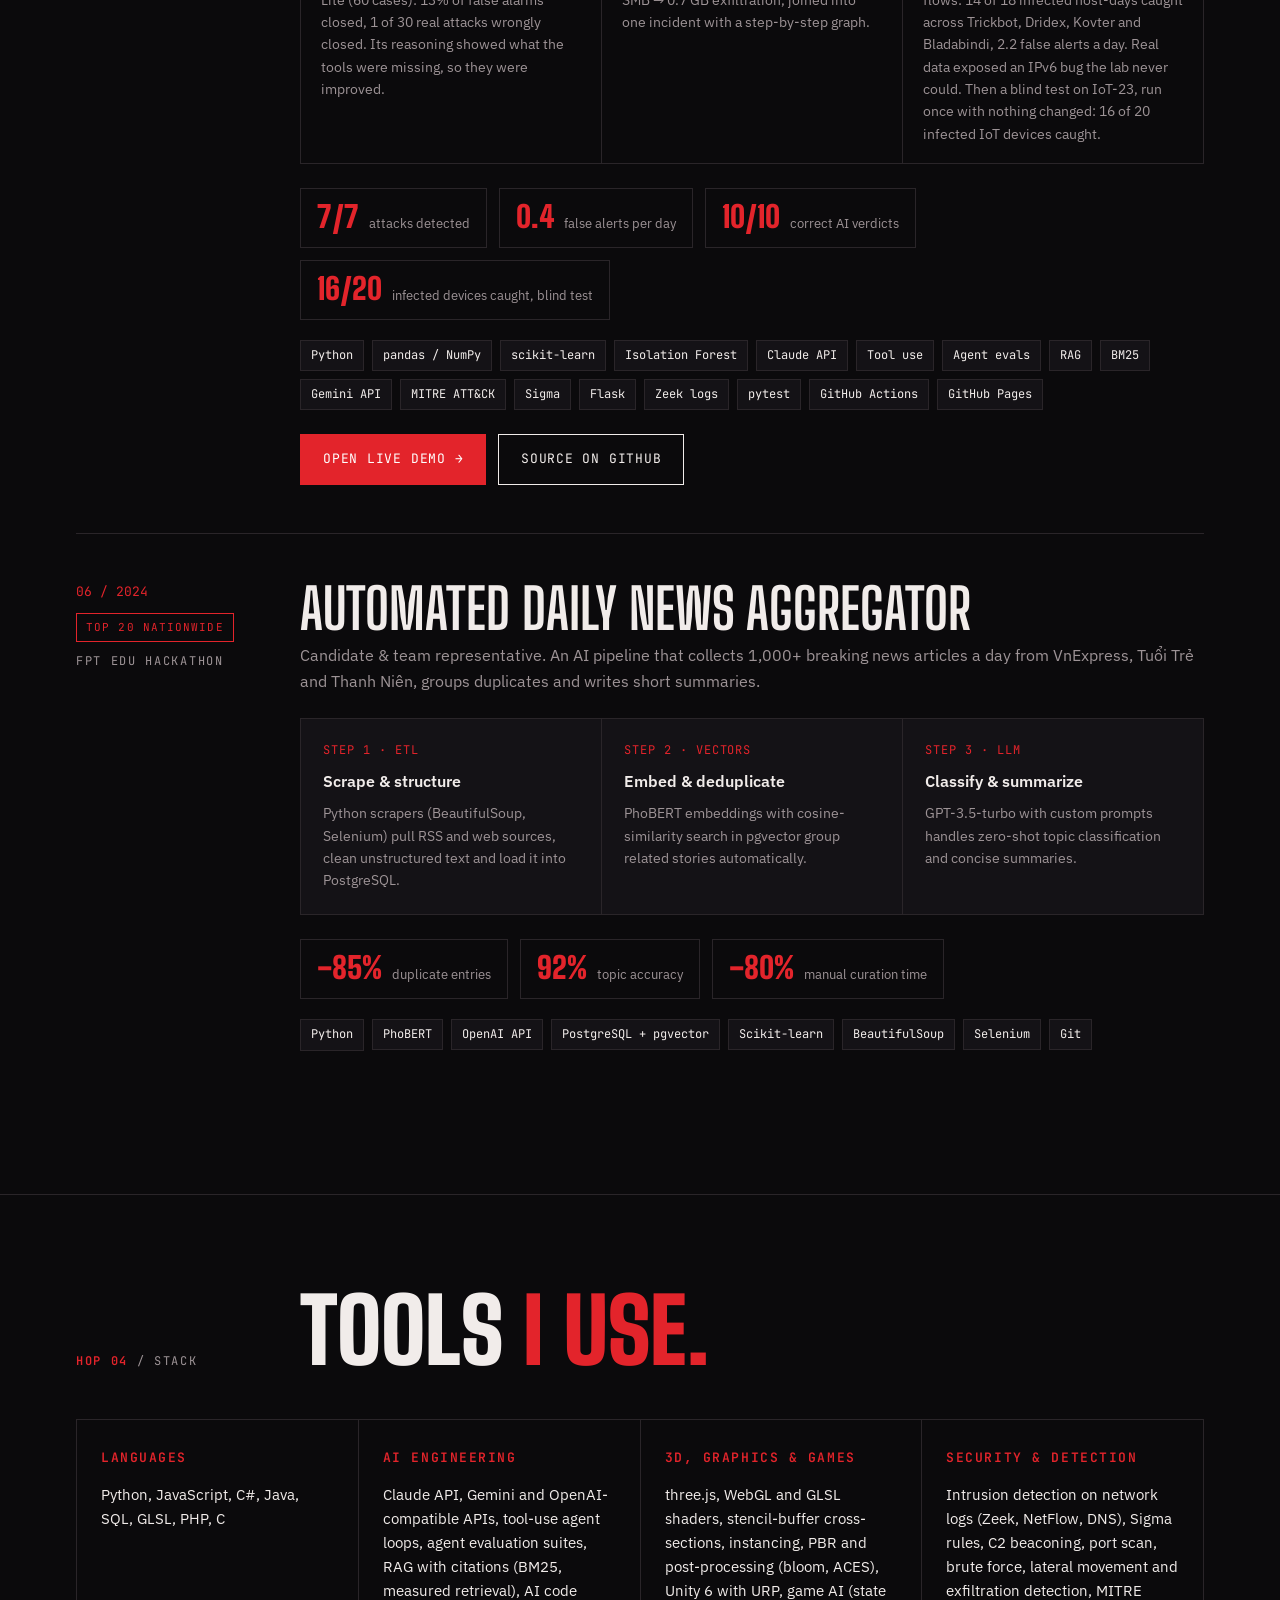
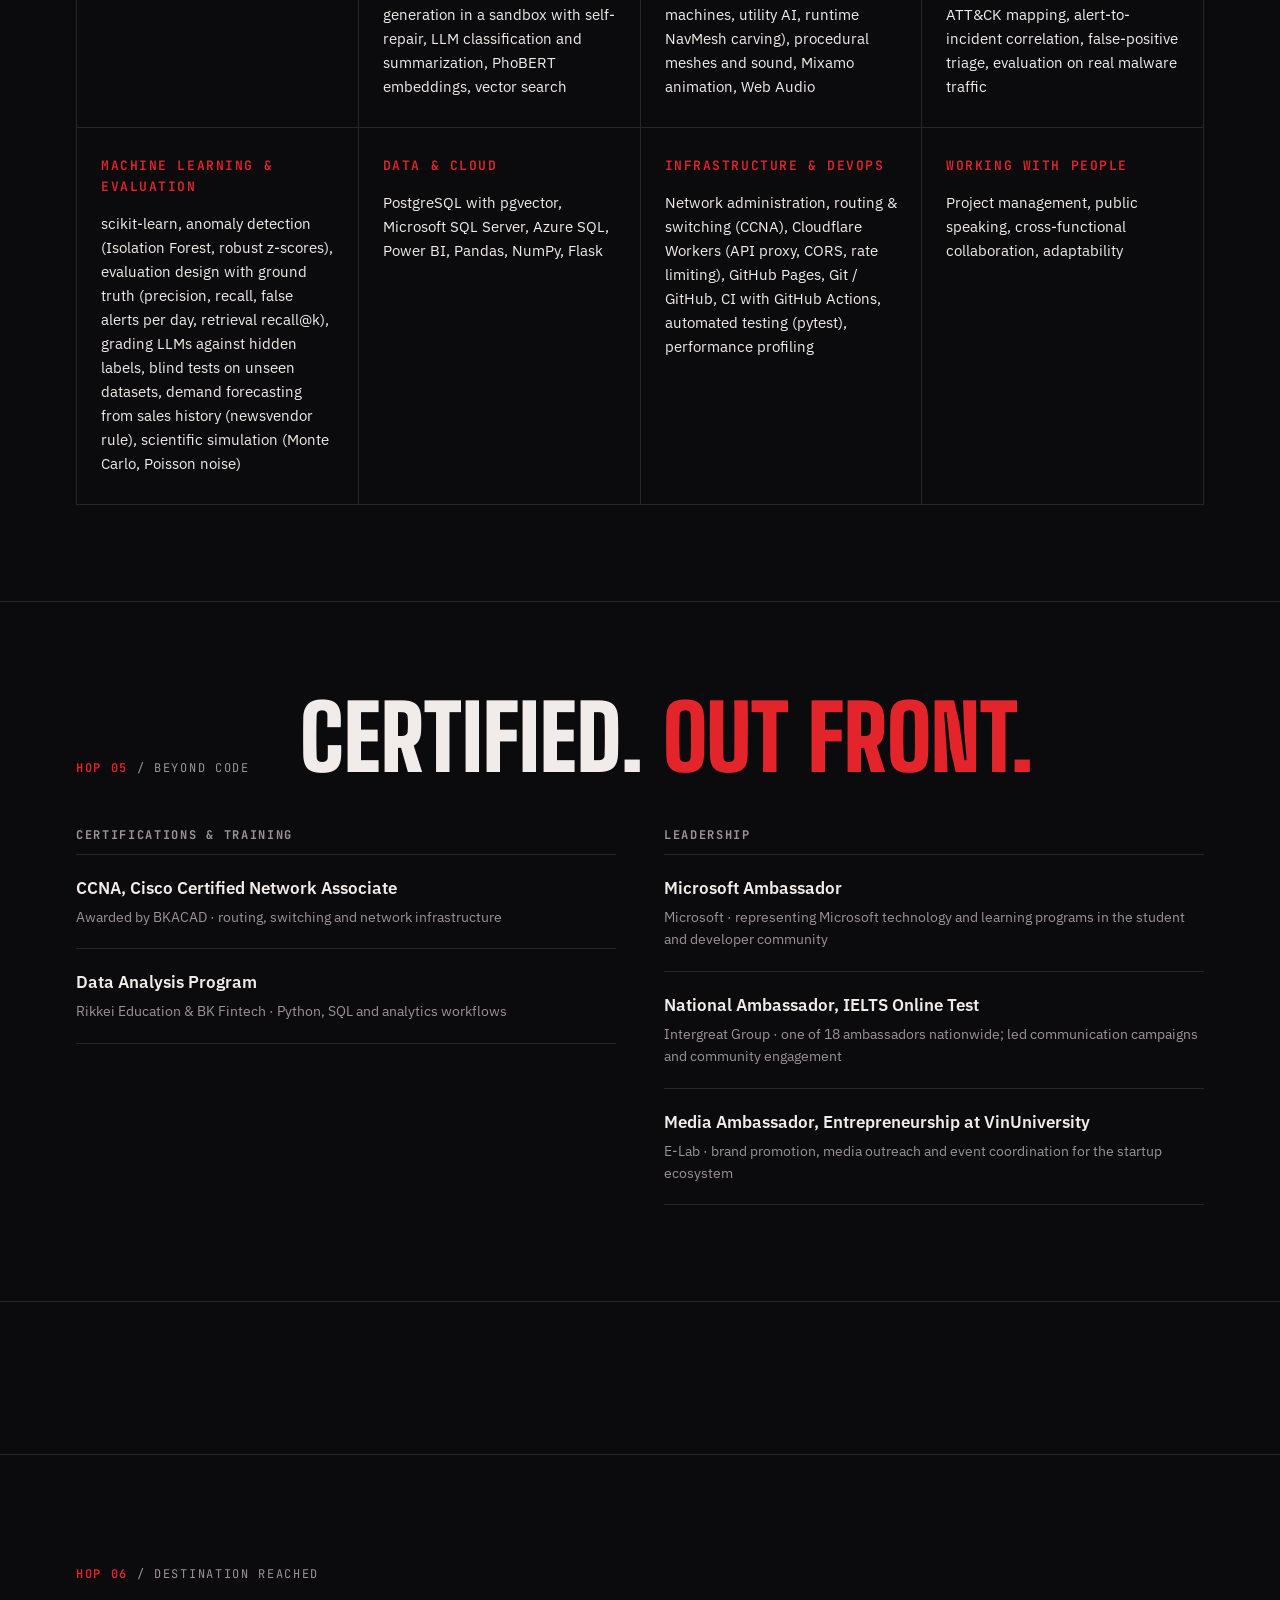
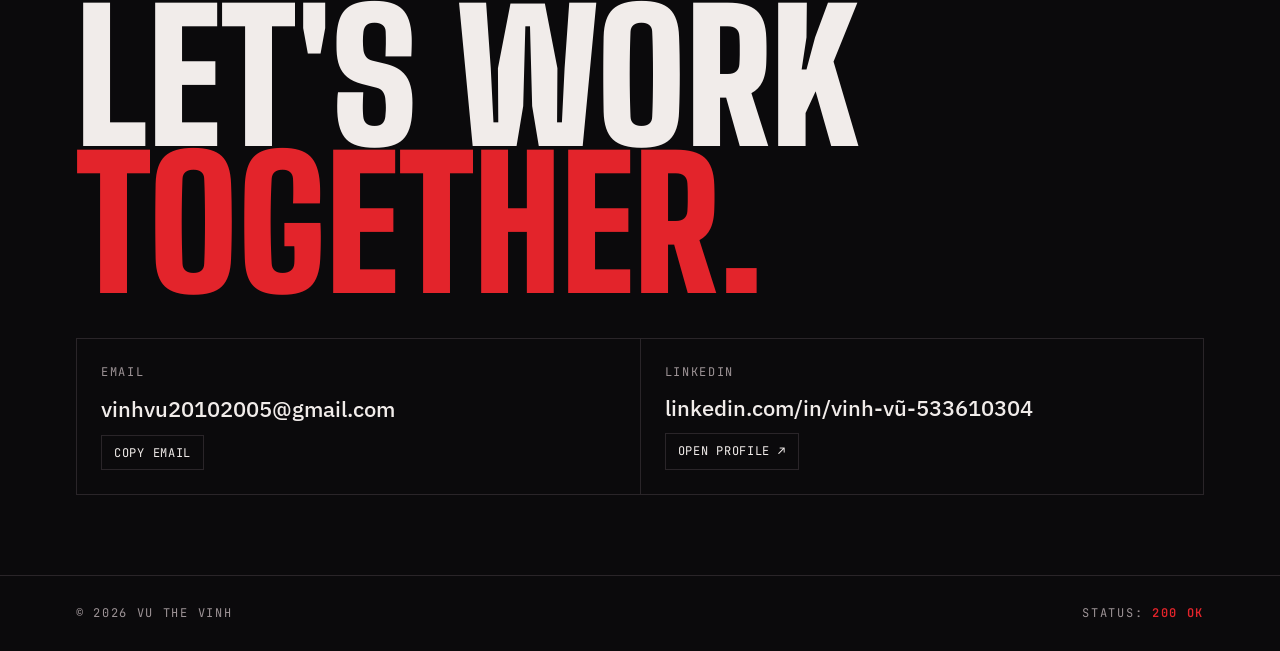
==== commit 7c654eb3: "Education: University of Greenwich 08/2023 - 10/2026, graduated Co-Authored-By: Claude Opus 5.5 <nor" ====
--- a/index.html
+++ b/index.html
@@ -3,7 +3,7 @@
 <head>
 <meta charset="utf-8">
 <meta name="viewport" content="width=device-width, initial-scale=1, viewport-fit=cover">
-<meta name="description" content="Vu The Vinh: Computer Science at the University of Greenwich, network administrator at VTV, building AI systems, data pipelines and games.">
+<meta name="description" content="Vu The Vinh: Computer Science graduate (University of Greenwich), network administrator at VTV, building AI, security tooling, data pipelines and games.">
 <meta name="author" content="Vu The Vinh">
 <meta name="keywords" content="Vu The Vinh, Vũ Thế Vinh, portfolio, AI engineer, data engineer, network administrator, VTV, University of Greenwich, Unity, three.js, Claude API, Hanoi">
 <meta name="robots" content="index, follow">
@@ -14,7 +14,7 @@
 <meta property="og:url" content="https://vuthevinh2125.github.io/portfolio/">
 <meta property="og:site_name" content="Vu The Vinh Portfolio">
 <meta property="og:title" content="Vu The Vinh · AI &amp; Data Builder, Network Admin at VTV">
-<meta property="og:description" content="Portfolio: a Unity supermarket simulator with 9 kinds of AI agents, a 3D Great Pyramid of Giza with a Claude tool-use guide, and an AI news pipeline. Song ngữ VIE / ENG.">
+<meta property="og:description" content="Portfolio: NetSentinel, an AI-assisted SOC tested on real malware traffic; a Unity supermarket simulator with 9 kinds of AI agents; a 3D Great Pyramid with a Claude tool-use guide; an AI news pipeline. Song ngữ VIE / ENG.">
 <meta property="og:image" content="https://vuthevinh2125.github.io/portfolio/images/og-cover.jpg">
 <meta property="og:image:width" content="1200">
 <meta property="og:image:height" content="630">
@@ -397,7 +397,7 @@
       </ul>
     </div>
     <div class="hero-row rise d2">
-      <p data-vi="Sinh viên Khoa học Máy tính tại Đại học Greenwich và quản trị mạng tại Đài Truyền hình Việt Nam. Ban ngày tôi giữ cho hệ thống mạng doanh nghiệp vận hành ổn định, ngoài giờ tôi xây dựng &lt;em&gt;hệ thống AI, pipeline dữ liệu và game&lt;/em&gt;, biến dữ liệu thô, lộn xộn thành sản phẩm người dùng thật sự dùng và chơi được.">Computer Science student at the University of Greenwich and network administrator at Vietnam Television. I keep enterprise networks running by day and build <em>AI systems, data pipelines and games</em> that turn raw, messy data into something people can use and play.</p>
+      <p data-vi="Cử nhân Khoa học Máy tính Đại học Greenwich, quản trị mạng tại Đài Truyền hình Việt Nam. Ban ngày tôi giữ cho hệ thống mạng doanh nghiệp vận hành ổn định, ngoài giờ tôi xây dựng &lt;em&gt;hệ thống AI, pipeline dữ liệu và game&lt;/em&gt;, biến dữ liệu thô, lộn xộn thành sản phẩm người dùng thật sự dùng và chơi được.">Computer Science graduate of the University of Greenwich and network administrator at Vietnam Television. I keep enterprise networks running by day and build <em>AI systems, data pipelines and games</em> that turn raw, messy data into something people can use and play.</p>
       <div class="cta">
         <a class="btn primary" href="#projects" data-vi="Xem dự án →">See projects →</a>
         <a class="btn" href="#contact" data-vi="Liên hệ">Get in touch</a>
@@ -434,7 +434,7 @@
             </ul>
           </li>
           <li class="hop">
-            <div class="ms" data-vi="2022 — 2026 · năm cuối">2022 — 2026 · final year</div>
+            <div class="ms" data-vi="08/2023 — 10/2026 · đã tốt nghiệp">08/2023 — 10/2026 · graduated</div>
             <h3 data-vi="Cử nhân Khoa học Máy tính">BSc Computer Science</h3>
             <p class="org" data-vi="Đại học Greenwich · GPA 3.62 / 4.0">University of Greenwich · GPA 3.62 / 4.0</p>
             <ul>
@@ -458,7 +458,7 @@
         <p data-vi="Trong các dự án, tôi áp dụng đúng kỷ luật đó cho dữ liệu: thu thập, làm sạch, embedding, phân cụm và đánh giá, mỗi bước đều có số đo rõ ràng. Tôi dẫn dắt nhóm, nói trước đám đông và thích những bài toán cần cả hạ tầng lẫn trí tuệ nhân tạo.">In my projects I use that same discipline on data: scraping, cleaning, embedding, clustering and evaluating, with clear metrics at every step. I lead teams, speak in public, and like problems that need both infrastructure and intelligence.</p>
       </div>
       <div class="facts">
-        <div class="fact"><div class="n">3.62<small>/4</small></div><div class="t" data-vi="GPA, Cử nhân Khoa học Máy tính, năm cuối">GPA, BSc Computer Science, final year</div></div>
+        <div class="fact"><div class="n">3.62<small>/4</small></div><div class="t" data-vi="GPA, Cử nhân Khoa học Máy tính">GPA, BSc Computer Science</div></div>
         <div class="fact"><div class="n">Top <i>20</i></div><div class="t" data-vi="FPT Edu Hackathon, toàn quốc">FPT Edu Hackathon, nationwide</div></div>
         <div class="fact"><div class="n"><i>1,000+</i></div><div class="t" data-vi="Bài báo được xử lý mỗi ngày">News articles processed per day</div></div>
         <div class="fact"><div class="n">18K<i>+</i></div><div class="t" data-vi="Dòng code C# trong một game Unity hoàn chỉnh">Lines of C# in a shipped Unity game</div></div>
@@ -483,7 +483,7 @@
         </div>
         <div class="p-body">
           <h3>VietUrban Supermarket Simulator</h3>
-          <p class="role" data-vi="Đồ án tốt nghiệp nhóm hai người, tôi làm trưởng nhóm. Game quản lý góc nhìn thứ nhất: bạn điều hành cửa hàng tiện lợi giữa một khu phố kiểu Hà Nội. Nhập hàng theo gợi ý của bộ dự báo nhu cầu, xếp kệ, đặt giá, đứng quầy thu ngân, rồi chạy xe giao hàng qua dòng xe máy, trong khi thời tiết, các sự kiện và chín loại tác tử AI quyết định một ngày của bạn.">Two-person final year project that I lead. A first-person management game where you run a convenience store in a Hanoi-style district: order stock with help from a demand forecaster, stock shelves, set prices and serve the checkout, then deliver orders through motorbike traffic while the weather, events and nine kinds of AI agents shape your day.</p>
+          <p class="role" data-vi="Đồ án tốt nghiệp nhóm hai người, tôi làm trưởng nhóm. Game quản lý góc nhìn thứ nhất: bạn điều hành cửa hàng tiện lợi giữa một khu phố kiểu Hà Nội. Nhập hàng theo gợi ý của bộ dự báo nhu cầu, xếp kệ, đặt giá, đứng quầy thu ngân, rồi chạy xe giao hàng qua dòng xe máy, trong khi thời tiết, các sự kiện và chín loại tác tử AI quyết định một ngày của bạn.">Two-person final year project that I led. A first-person management game where you run a convenience store in a Hanoi-style district: order stock with help from a demand forecaster, stock shelves, set prices and serve the checkout, then deliver orders through motorbike traffic while the weather, events and nine kinds of AI agents shape your day.</p>
           <figure class="p-shot">
             <button class="shot-open" type="button" aria-label="Open screenshot full size">
               <span class="shot-bar" aria-hidden="true"><i></i><i></i><i></i><span>VietUrban_Simulation.exe · day 5</span></span>
